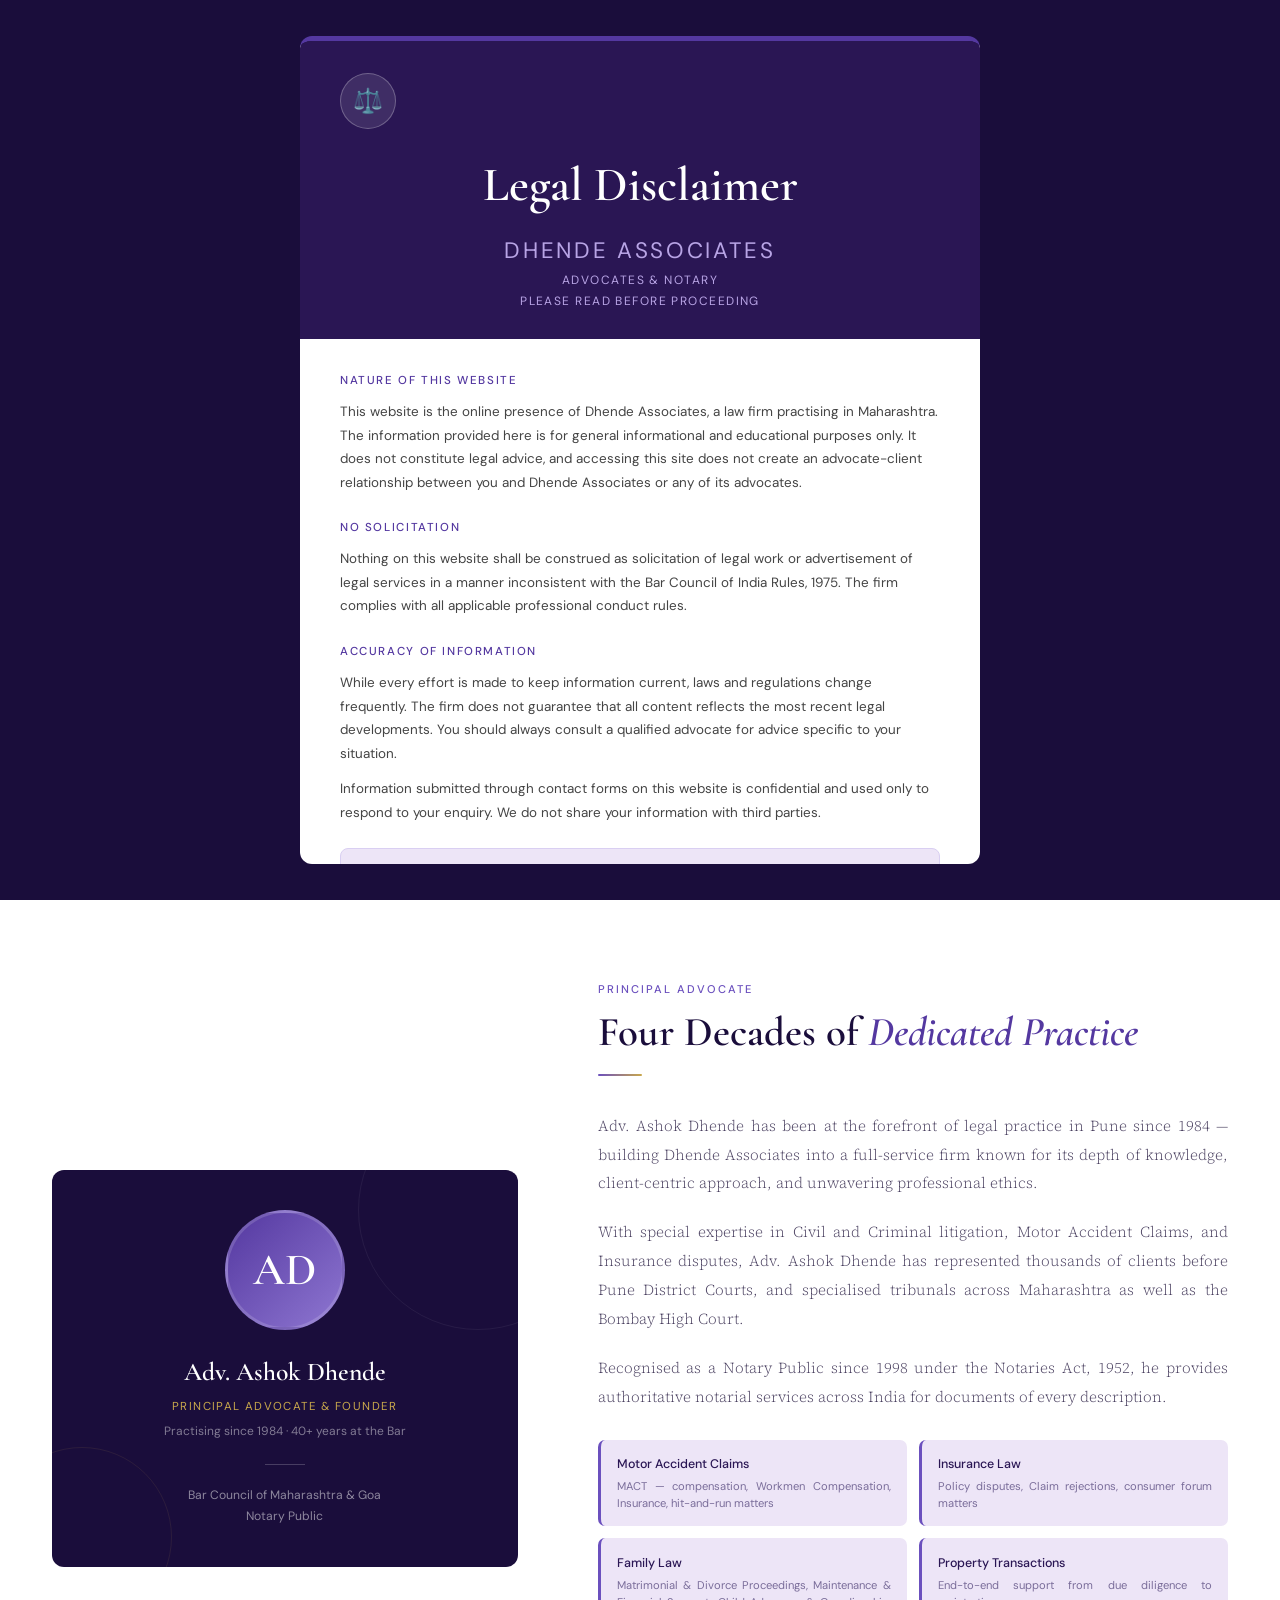
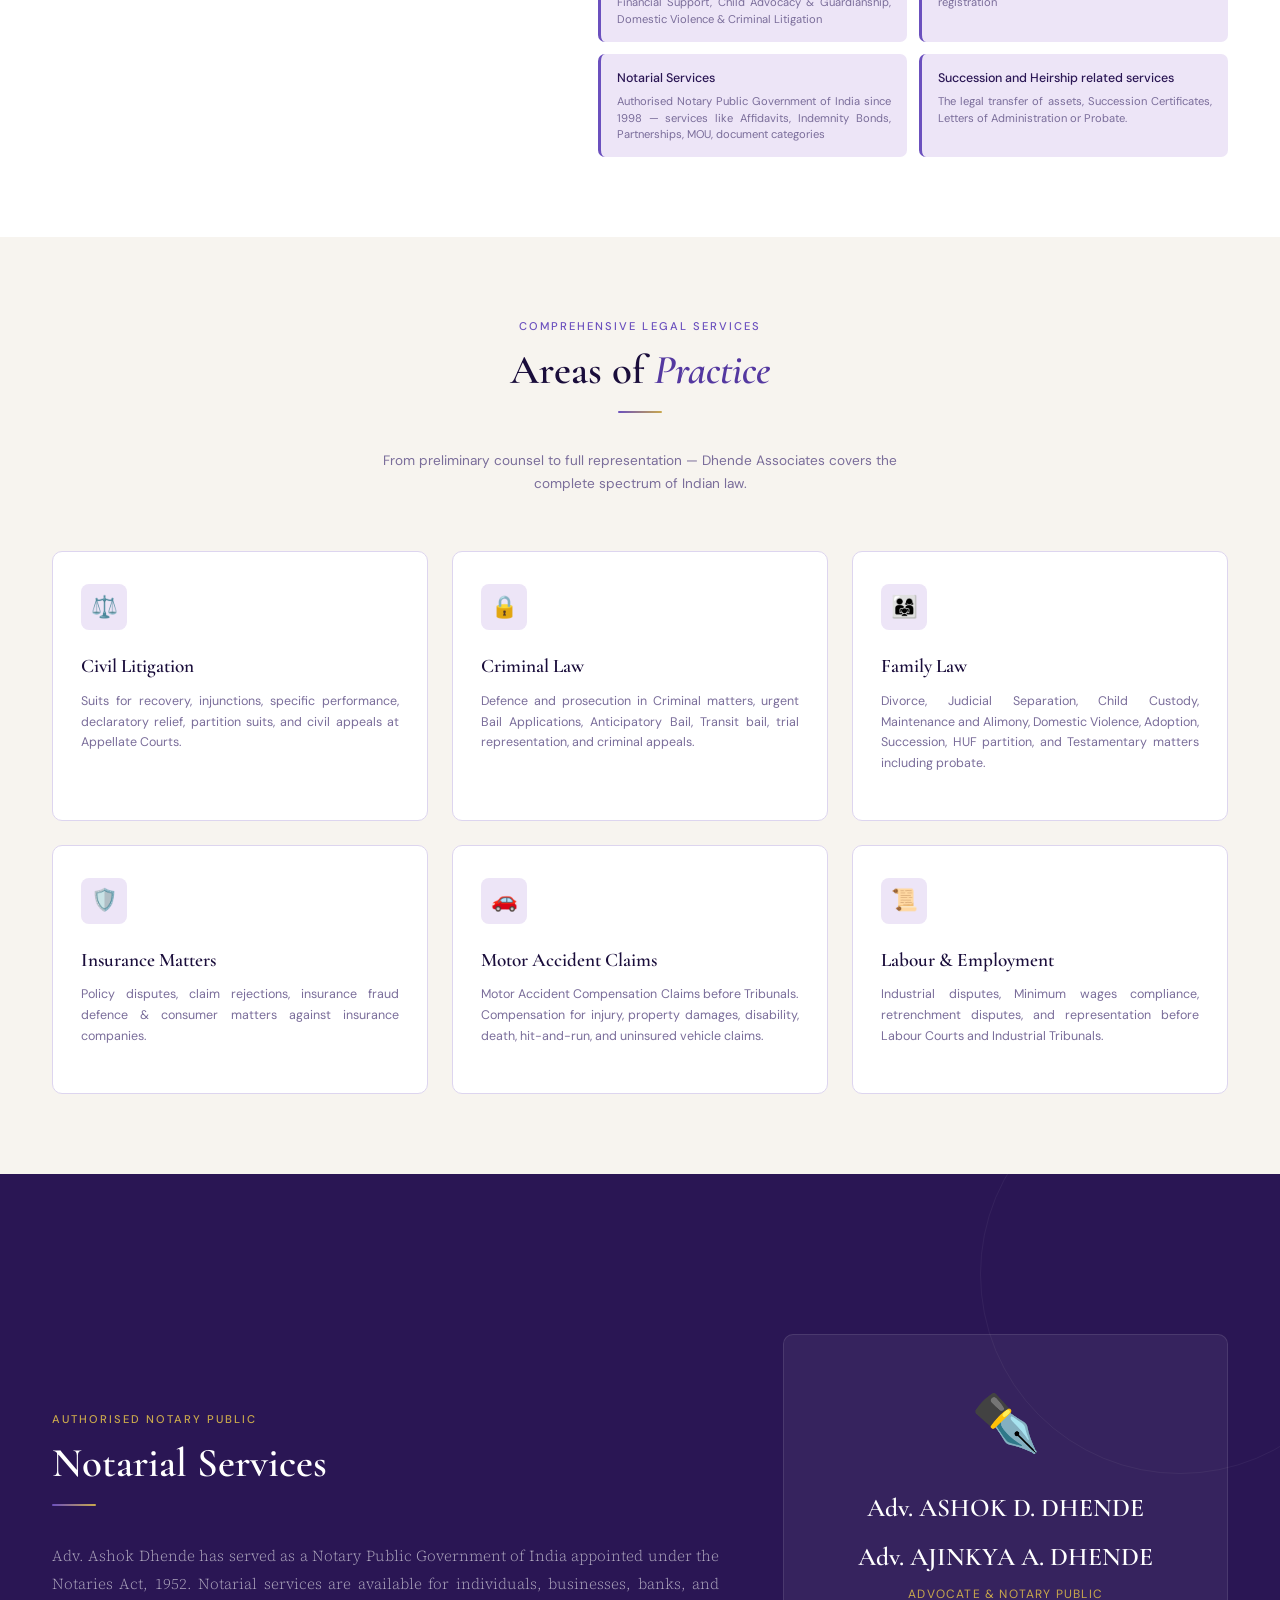
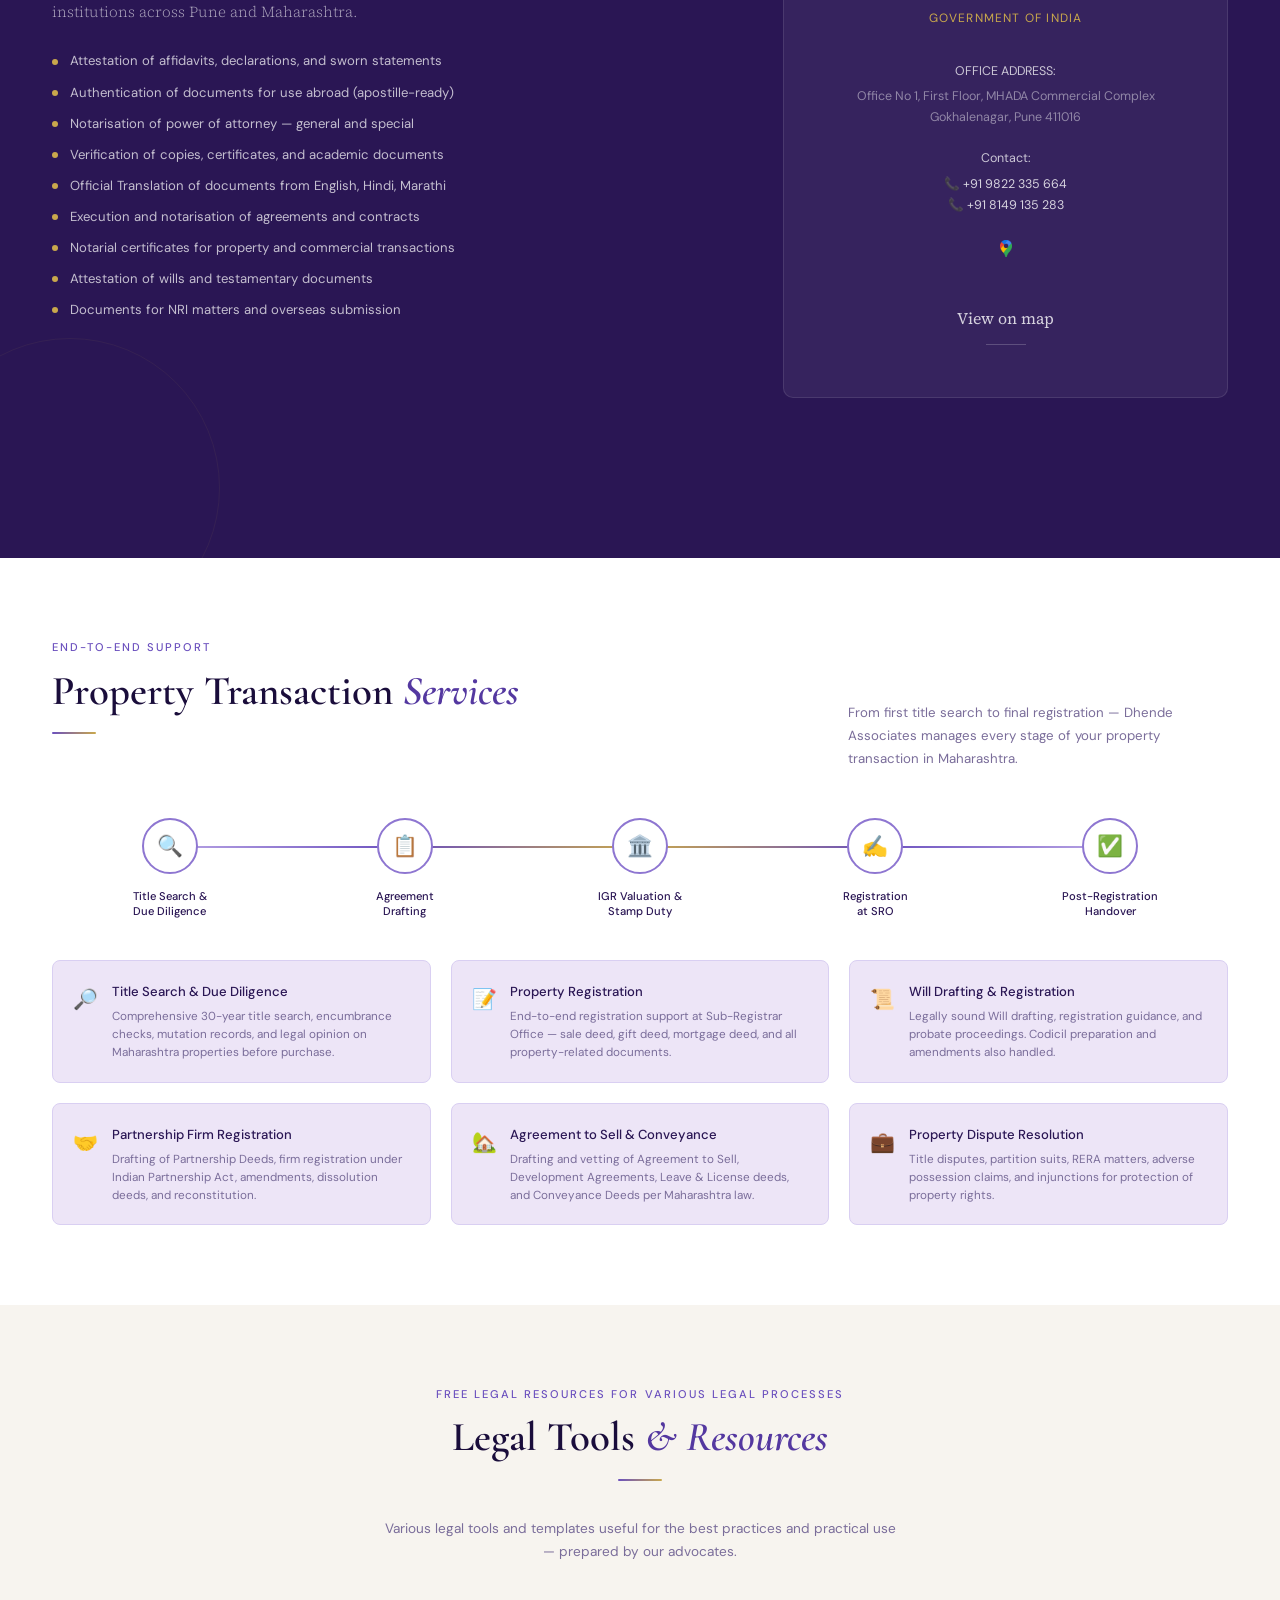
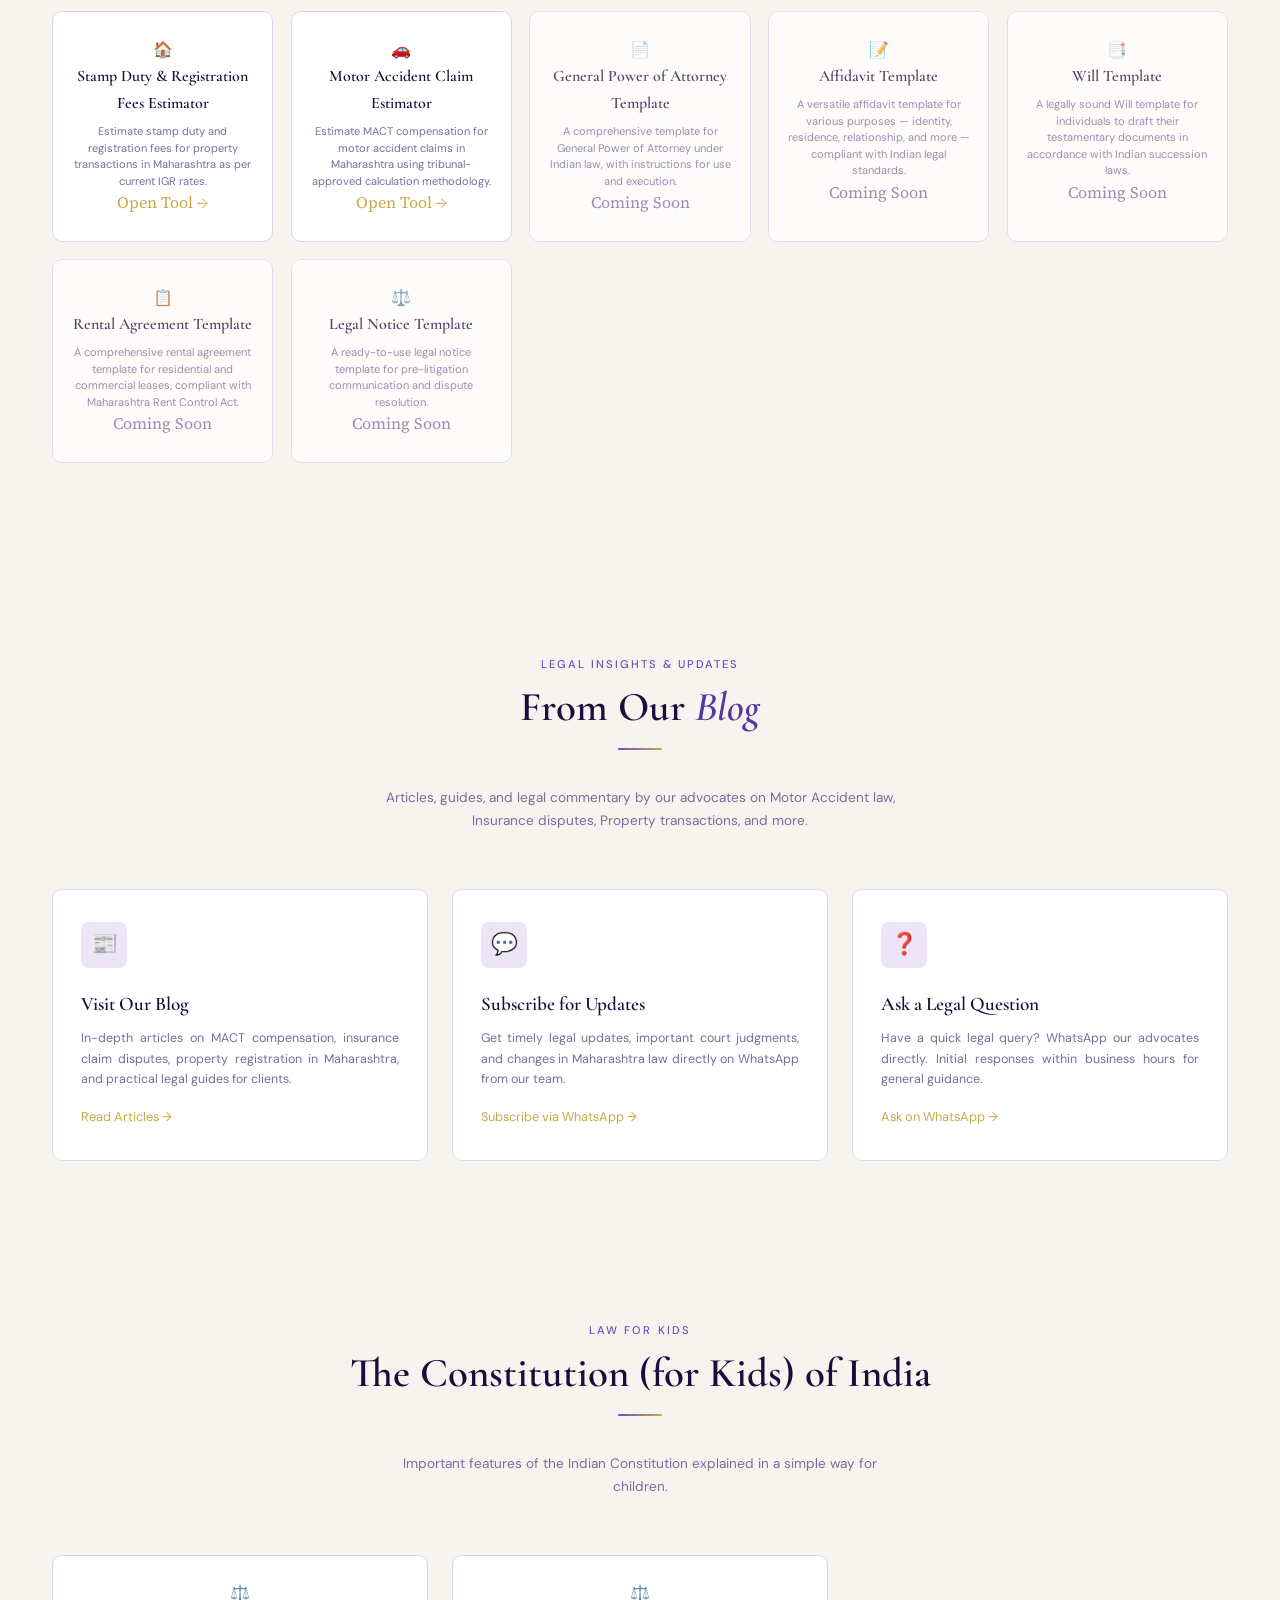
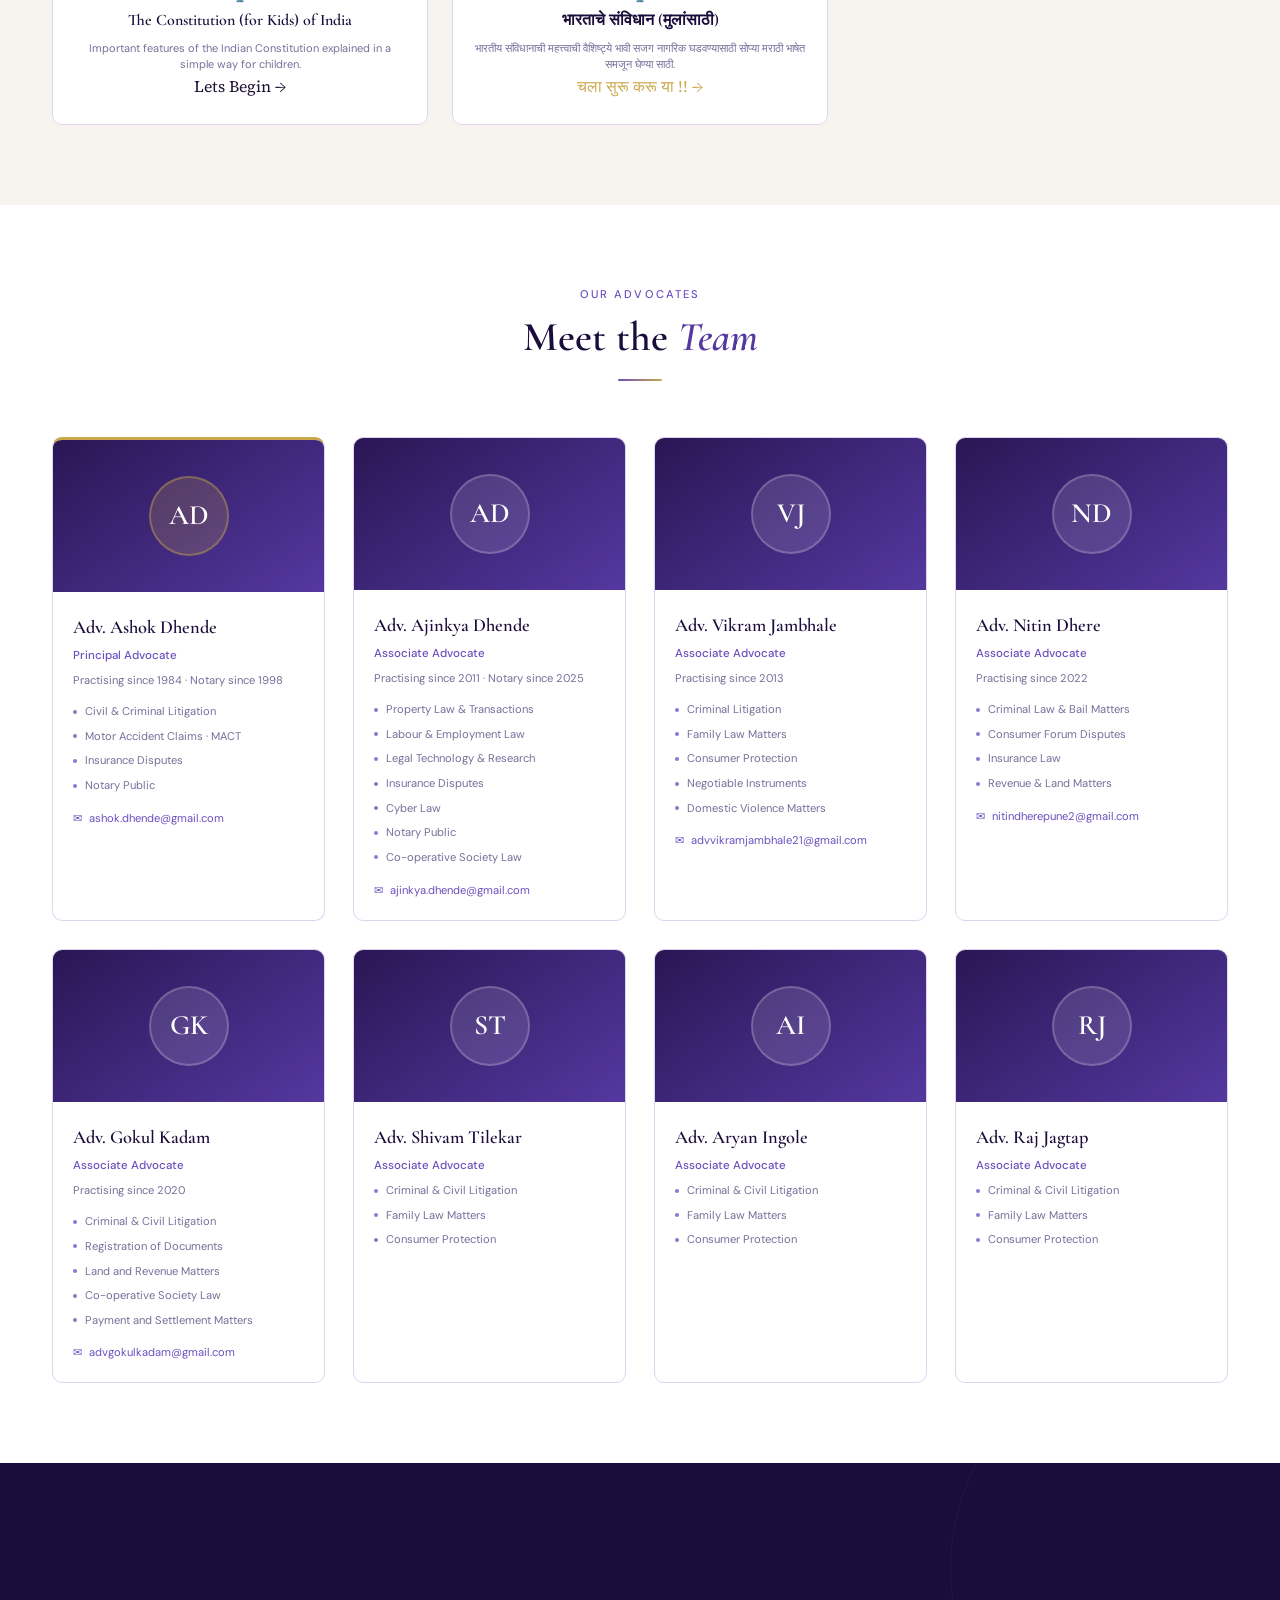
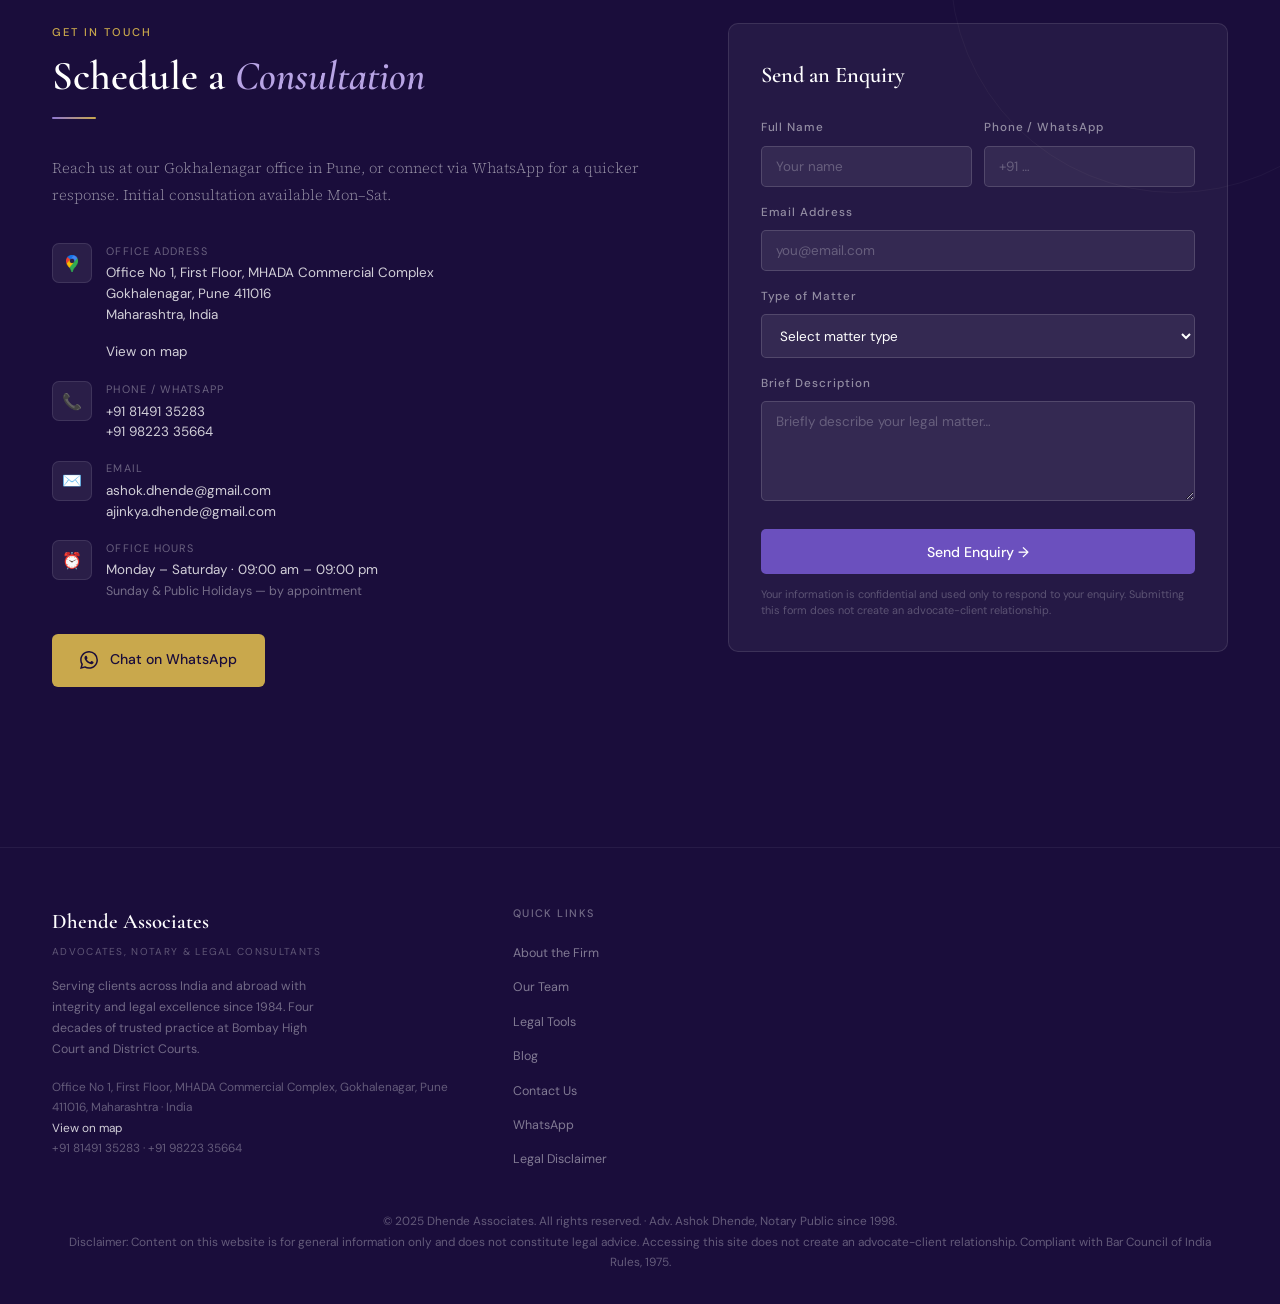
==== index.html @ a56183d1 "Update index.html" ====
<!DOCTYPE html>
<html lang="en">
<head>
<meta charset="UTF-8">
<meta name="viewport" content="width=device-width,initial-scale=1.0">
<meta name="google-site-verification" content="PiksVZaXg7yXCtuIJKmjqDi6nK7VVSGKS_OU0gdy_qU"/>
<title>Dhende Associates — Advocates, Notary &amp; Legal Consultants</title>
<link rel="icon" type="image/png" href="favicon.png">
<link rel="canonical" href="https://share.google/DdQ5nvNZUy1mBHjDc">
<link rel="preconnect" href="https://fonts.googleapis.com">
<link rel="preconnect" href="https://fonts.gstatic.com" crossorigin>

<link href="https://fonts.googleapis.com/css2?family=Cormorant+Garamond:ital,wght@0,400;0,500;0,600;0,700;1,400;1,600&family=Source+Serif+4:opsz,wght@8..60,300;8..60,400;8..60,600&family=DM+Sans:wght@300;400;500&display=swap" rel="stylesheet">
<link rel="stylesheet" href="style.css" />

<!-- SEO Meta Tags -->
<meta name="description" content="Trusted advocate & notary in Pune. 40+ years of legal practice in Motor Accident Claims, Insurance, Civil/Criminal Law, Property Law. Serving Maharashtra & India.">
<meta name="keywords" content="advocates pune, Bombay High Court lawyers, Top lawyer Pune, Best MACT advocate in Pune, How to file motor accident claim in Pune, HIGH COURT ADVOCATES, motor accident claim, insurance lawyer, property law, notary public, criminal lawyer, civil litigation, MACT compensation, Bail, Anticipatory Bail, family lawyer, legal consultant, legal advice, legal services, Pune law firm, Maharashtra advocate, legal representation, legal consultation, legal document drafting, legal dispute resolution, legal aid, legal support, legal guidance, legal expertise, legal counsel, legal assistance, legal advice in Pune, legal services in Maharashtra, legal representation in India, 138 negotiable instruments expert advocate, advocate for cheque bounce cases, advocate for dishonoured cheque cases, advocate for NI Act cases, Legal notice drafting service Pune, RTI filing advocate Pune, Document drafting lawyer Pune, Legal heir certificate advocate Pune, Will drafting lawyer Pune, NRI property legal help Pune, Notary public near me Pune, Property lawyer Pune, Property registration advocate Pune, Sale deed lawyer Pune, Title verification advocate Pune, Property dispute resolution Pune, Stamp duty advisor Pune, Criminal lawyer Pune, Criminal defence advocate Pune, Bail application lawyer Pune, FIR filing advocate Pune, BNSS lawyer Pune">
<meta name="robots" content="index, follow, max-snippet:-1, max-image-preview:large, max-video-preview:-1">
<meta name="author" content="Adv. Ashok Dhende, Adv. Ajinkya Dhende">
<meta name="publisher" content="Dhende Associates">
<meta name="revisit-after" content="7 days">
<link rel="canonical" href="https://www.dhendeassociates.com/">
  
<meta name="msapplication-TileColor" content="#1a1a1a">
<!-- 1. PRIMARY: LegalService + LocalBusiness -->
<script type="application/ld+json">
{
  "@context": "https://schema.org",
  "@graph": [
    {
      "@type": ["LegalService", "LocalBusiness"],
      "@id": "https://www.dhendeassociates.com/#organization",
      "name": "Dhende Associates",
      "alternateName": [
        "Dhende Associates Advocates",
        "Dhende Associates Advocates Notary Legal Consultants",
        "Adv. Ashok Dhende",
        "Dhende Law Firm Pune"
      ],
      "description": "Dhende Associates is a full-service law firm in Pune, Maharashtra, established in 1984 by Adv. Ashok Dhende. The firm specialises in Motor Accident Claims (MACT), Insurance Law, Civil and Criminal Litigation, Property Law, Family Law, Labour Law, and Notary Public Services. Adv. Ashok Dhende has been a Notary Public (Government of India) since 1998 under the Notaries Act, 1952.",
      "url": "https://www.dhendeassociates.com",
      "logo": "https://www.dhendeassociates.com/og-image.png",
      "image": "https://www.dhendeassociates.com/og-image.png",
      "foundingDate": "1984",
      "telephone": ["+918149135283", "+919822335664"],
      "email": ["ashok.dhende@gmail.com", "ajinkya.dhende@gmail.com"],
      "address": {
        "@type": "PostalAddress",
        "streetAddress": "Office No 1, First Floor, MHADA Commercial Complex, Gokhalenagar",
        "addressLocality": "Pune",
        "addressRegion": "Maharashtra",
        "postalCode": "411016",
        "addressCountry": "IN"
      },
      "geo": {
        "@type": "GeoCoordinates",
        "latitude": 18.5360,
        "longitude": 73.8345
      },
      "hasMap": "https://maps.app.goo.gl/FT5mNgG5bBRJW8A99",
      "openingHoursSpecification": [
        {
          "@type": "OpeningHoursSpecification",
          "dayOfWeek": ["Monday","Tuesday","Wednesday","Thursday","Friday","Saturday"],
          "opens": "09:00",
          "closes": "21:00"
        }
      ],
      "areaServed": [
        { "@type": "City", "name": "Pune" },
        { "@type": "State", "name": "Maharashtra" },
        { "@type": "Country", "name": "India" }
      ],
      "knowsAbout": [
        "Motor Accident Claims",
        "MACT Compensation",
        "Insurance Law",
        "Insurance Claim Disputes",
        "Civil Litigation",
        "Criminal Defence",
        "Bail Applications",
        "Anticipatory Bail",
        "Family Law",
        "Divorce Proceedings",
        "Child Custody",
        "Domestic Violence",
        "Property Law",
        "Title Search",
        "Property Registration",
        "Stamp Duty Maharashtra",
        "Will Drafting",
        "Succession Certificate",
        "Letters of Administration",
        "Probate",
        "Labour Law",
        "Industrial Disputes",
        "Notary Public Services",
        "Power of Attorney",
        "Affidavits",
        "Negotiable Instruments Act",
        "Cheque Bounce Cases Section 138",
        "Co-operative Society Law",
        "Cyber Law",
        "Consumer Protection",
        "revenue and land matters",
        "Bombay High Court",
        "Maharashtra District Courts",
        "Pune District Court",
        "Symbiosis International University Law School Pune",
        "Bank Deceased claim lawyer Pune",
        "NRI legal services Pune",
        "Legal document drafting Pune",
        "Symbiosis admission eligibility affidavit",
        "Legal notice drafting Pune",
        "RTI filing advocate Pune",
        "Legal heir certificate advocate Pune",
        "Indemnity Bond",
        "property registration lawyer Pune",
        "property dispute resolution Pune",
        "stamp duty advisory Pune",
        "online leave and license registraion services",
        "affordable legal services Pune",
        "startup legal services Pune",
        "partnership firm registration",
        "reasonable legal fees Pune",
        "legal consultation Pune",
        "legal advice Pune",
        "legal representation Pune",
        "legal services Pune",
        "legal assistance Pune",
        "legal support Pune",
        "legal guidance Pune",
        "legal expertise Pune",
        "legal counsel Pune"
      ],
      "hasOfferCatalog": {
        "@type": "OfferCatalog",
        "name": "Legal Services",
        "itemListElement": [
          {
            "@type": "Offer",
            "itemOffered": {
              "@type": "Service",
              "name": "Motor Accident Claim (MACT)",
              "description": "Representation before Motor Accident Claims Tribunals for compensation in road accidents — injury, death, disability, hit-and-run, and uninsured vehicle claims."
            }
          },
          {
            "@type": "Offer",
            "itemOffered": {
              "@type": "Service",
              "name": "Insurance Dispute Representation",
              "description": "Policy disputes, claim rejections, insurance fraud defence, and consumer forum matters against insurance companies."
            }
          },
          {
            "@type": "Offer",
            "itemOffered": {
              "@type": "Service",
              "name": "Civil Litigation",
              "description": "Recovery suits, injunctions, specific performance, declaratory relief, partition suits, and civil appeals."
            }
          },
          {
            "@type": "Offer",
            "itemOffered": {
              "@type": "Service",
              "name": "Criminal Defence",
              "description": "Bail applications, Anticipatory Bail, transit bail, trial representation, and criminal appeals before Maharashtra courts."
            }
          },
          {
            "@type": "Offer",
            "itemOffered": {
              "@type": "Service",
              "name": "Property Transaction Services",
              "description": "Title search, due diligence, sale deed drafting, gift deed, mortgage deed, stamp duty advisory, and SRO registration in Maharashtra."
            }
          },
          {
            "@type": "Offer",
            "itemOffered": {
              "@type": "Service",
              "name": "Family Law",
              "description": "Divorce, judicial separation, child custody, maintenance, alimony, domestic violence, adoption, HUF partition, probate, and testamentary matters."
            }
          },
          {
            "@type": "Offer",
            "itemOffered": {
              "@type": "Service",
              "name": "Notary Public Services",
              "description": "Attestation of affidavits, power of attorney notarisation, authentication for apostille, verification of copies, NRI documents, and all notarial services under Notaries Act 1952."
            }
          },
          {
            "@type": "Offer",
            "itemOffered": {
              "@type": "Service",
              "name": "Labour & Employment Law",
              "description": "Industrial disputes, retrenchment, minimum wages compliance, and representation before Labour Courts and Industrial Tribunals."
            }
          }
        ]
      },
      "sameAs": [
        "https://www.dhendeassociates.com"
      ],
      "contactPoint": [
        {
          "@type": "ContactPoint",
          "telephone": "+918149135283",
          "contactType": "customer service",
          "availableLanguage": ["English", "Hindi", "Marathi"],
          "contactOption": "TollFree",
          "areaServed": "IN"
        },
        {
          "@type": "ContactPoint",
          "telephone": "+919822335664",
          "contactType": "legal consultation",
          "availableLanguage": ["English", "Hindi", "Marathi"],
          "areaServed": "IN"
        }
      ],
      "numberOfEmployees": {
        "@type": "QuantitativeValue",
        "value": 8
      },
      "slogan": "Trusted Advocates for Every Legal Challenge",
      "currenciesAccepted": "INR",
      "paymentAccepted": "Cash, Bank Transfer, UPI",
      "priceRange": "₹₹",
      "inLanguage": ["en", "mr", "hi"]
    },

    {
      "@type": "WebSite",
      "@id": "https://www.dhendeassociates.com/#website",
      "url": "https://www.dhendeassociates.com",
      "name": "Dhende Associates — Advocates, Notary & Legal Consultants",
      "description": "Official website of Dhende Associates, a law firm established in 1984 in Pune, Maharashtra.",
      "publisher": {
        "@id": "https://www.dhendeassociates.com/#organization"
      },
      "inLanguage": "en",
      "potentialAction": {
        "@type": "SearchAction",
        "target": {
          "@type": "EntryPoint",
          "urlTemplate": "https://www.dhendeassociates.com/?s={search_term_string}"
        },
        "query-input": "required name=search_term_string"
      }
    },

    {
      "@type": "WebPage",
      "@id": "https://www.dhendeassociates.com/#webpage",
      "url": "https://www.dhendeassociates.com",
      "name": "Dhende Associates — Advocates, Notary & Legal Consultants | Pune",
      "isPartOf": { "@id": "https://www.dhendeassociates.com/#website" },
      "about": { "@id": "https://www.dhendeassociates.com/#organization" },
      "description": "Trusted law firm in Pune since 1984. Motor Accident Claims, Insurance Disputes, Property Law, Criminal Defence, Family Law, and Notary Public services across Maharashtra.",
      "breadcrumb": { "@id": "https://www.dhendeassociates.com/#breadcrumb" },
      "inLanguage": "en",
      "potentialAction": {
        "@type": "ReadAction",
        "target": ["https://www.dhendeassociates.com"]
      }
    },

    {
      "@type": "BreadcrumbList",
      "@id": "https://www.dhendeassociates.com/#breadcrumb",
      "itemListElement": [
        {
          "@type": "ListItem",
          "position": 1,
          "name": "Home",
          "item": "https://www.dhendeassociates.com"
        }
      ]
    }
  ]
}
</script>

<!-- 2. PERSONS — Principal and Key Advocates -->
<script type="application/ld+json">
{
  "@context": "https://schema.org",
  "@graph": [
    {
      "@type": "Person",
      "@id": "https://www.dhendeassociates.com/#ashok-dhende",
      "name": "Adv. Ashok Dhende",
      "givenName": "Ashok",
      "familyName": "Dhende",
      "honorificPrefix": "Adv.",
      "jobTitle": "Principal Advocate & Notary Public",
      "description": "Adv. Ashok Dhende is the founder and principal advocate of Dhende Associates, practising law in Pune since 1984. He is a Notary Public (Government of India) since 1998 under the Notaries Act, 1952. He is enrolled with the Bar Council of Maharashtra and Goa and has represented clients before Pune District Courts, specialised tribunals, and the Bombay High Court.",
      "worksFor": {
        "@id": "https://www.dhendeassociates.com/#organization"
      },
      "alumniOf": "Bar Council of Maharashtra and Goa",
      "knowsAbout": [
        "Motor Accident Claims",
        "MACT Tribunal",
        "Insurance Law",
        "Civil Litigation",
        "Criminal Law",
        "Notary Public",
        "Family Law",
        "Property Law"
      ],
      "email": "ashok.dhende@gmail.com",
      "telephone": "+919822335664",
      "address": {
        "@type": "PostalAddress",
        "streetAddress": "Office No 1, First Floor, MHADA Commercial Complex, Gokhalenagar",
        "addressLocality": "Pune",
        "addressRegion": "Maharashtra",
        "postalCode": "411016",
        "addressCountry": "IN"
      },
      "hasCredential": [
        {
          "@type": "EducationalOccupationalCredential",
          "name": "Enrollment — Bar Council of Maharashtra and Goa",
          "recognizedBy": { "@type": "Organization", "name": "Bar Council of Maharashtra and Goa" }
        },
        {
          "@type": "EducationalOccupationalCredential",
          "name": "Notary Public — Government of India",
          "dateCreated": "1998",
          "recognizedBy": { "@type": "GovernmentOrganization", "name": "Government of India" }
        }
      ]
    },
    {
      "@type": "Person",
      "@id": "https://www.dhendeassociates.com/#ajinkya-dhende",
      "name": "Adv. Ajinkya Dhende",
      "givenName": "Ajinkya",
      "familyName": "Dhende",
      "honorificPrefix": "Adv.",
      "jobTitle": "Associate Advocate & Notary Public",
      "description": "Adv. Ajinkya Dhende is an associate advocate at Dhende Associates, practising since 2011. He is a Notary Public since 2025. His practice areas include Property Law, Labour and Employment Law, Insurance Disputes, Cyber Law, Legal Technology, and Co-operative Society Law.",
      "worksFor": { "@id": "https://www.dhendeassociates.com/#organization" },
      "knowsAbout": ["Property Law", "Labour Law", "Cyber Law", "Co-operative Society Law", "Insurance Disputes", "Legal Technology", "Notary Public"],
      "email": "ajinkya.dhende@gmail.com"
    },
    {
      "@type": "Person",
      "@id": "https://www.dhendeassociates.com/#vikram-jambhale",
      "name": "Adv. Vikram Jambhale",
      "givenName": "Vikram",
      "familyName": "Jambhale",
      "honorificPrefix": "Adv.",
      "jobTitle": "Associate Advocate",
      "description": "Associate Advocate at Dhende Associates since 2013, specialising in Criminal Litigation, Family Law, Consumer Protection, Negotiable Instruments, and Domestic Violence matters.",
      "worksFor": { "@id": "https://www.dhendeassociates.com/#organization" },
      "knowsAbout": ["Criminal Litigation", "Family Law", "Consumer Protection", "Negotiable Instruments Act", "Domestic Violence"],
      "email": "advvikramjambhale21@gmail.com"
    },
    {
      "@type": "Person",
      "@id": "https://www.dhendeassociates.com/#nitin-dhere",
      "name": "Adv. Nitin Dhere",
      "givenName": "Nitin",
      "familyName": "Dhere",
      "honorificPrefix": "Adv.",
      "jobTitle": "Associate Advocate",
      "description": "Associate Advocate at Dhende Associates since 2022, specialising in Criminal Law, Bail Matters, Consumer Forum Disputes, Insurance Law, and Revenue and Land Matters.",
      "worksFor": { "@id": "https://www.dhendeassociates.com/#organization" },
      "knowsAbout": ["Criminal Law", "Bail Applications", "Consumer Forum", "Insurance Law", "Revenue Matters"],
      "email": "nitindherepune2@gmail.com"
    },
    {
      "@type": "Person",
      "@id": "https://www.dhendeassociates.com/#gokul-kadam",
      "name": "Adv. Gokul Kadam",
      "givenName": "Gokul",
      "familyName": "Kadam",
      "honorificPrefix": "Adv.",
      "jobTitle": "Associate Advocate",
      "description": "Associate Advocate at Dhende Associates since 2020, specialising in Criminal and Civil Litigation, Registration of Documents, Land and Revenue Matters, Co-operative Society Law, and Payment and Settlement matters.",
      "worksFor": { "@id": "https://www.dhendeassociates.com/#organization" },
      "knowsAbout": ["Criminal Litigation", "Civil Litigation", "Document Registration", "Land Revenue", "Co-operative Society Law"],
      "email": "advgokulkadam@gmail.com"
    }
  ]
}
</script>

<!-- 3. FAQ PAGE — Common legal questions (boosts featured snippets and AI answers) -->
<script type="application/ld+json">
{
  "@context": "https://schema.org",
  "@type": "FAQPage",
  "mainEntity": [
    {
      "@type": "Question",
      "name": "How do I file a Motor Accident Claim (MACT) in Pune?",
      "acceptedAnswer": {
        "@type": "Answer",
        "text": "A Motor Accident Claim in Pune is filed before the Motor Accident Claims Tribunal (MACT) under the Motor Vehicles Act, 1988. The claim petition must include details of the accident, injuries or death, the vehicles involved, insurance policy details, and supporting documents like the FIR, medical records, disability certificate, and income proof. At Dhende Associates, we handle MACT claims for injury, death, disability, hit-and-run cases, and uninsured vehicle claims across Pune and Maharashtra. Contact us at +91 81491 35283 for a consultation."
      }
    },
    {
      "@type": "Question",
      "name": "What is the MACT compensation formula used in Maharashtra?",
      "acceptedAnswer": {
        "@type": "Answer",
        "text": "The MACT compensation in Maharashtra is calculated using the multiplier method established by the Supreme Court in Sarla Verma v. DTC (2009) and updated in National Insurance Co. v. Pranay Sethi (2017). For death claims: Compensation = (Annual Income – 1/3 for personal expenses) × Multiplier based on age. For injury/disability: compensation covers medical expenses, loss of future earnings (based on % disability), pain and suffering, and attendant charges. The 2017 judgment also fixed conventional heads: Rs. 40,000 (loss of estate), Rs. 15,000 (funeral expenses), Rs. 40,000 (loss of consortium). Use our free MACT calculator at dhendeassociates.com to estimate your claim."
      }
    },
    {
      "@type": "Question",
      "name": "What are the stamp duty rates for property registration in Pune in 2025?",
      "acceptedAnswer": {
        "@type": "Answer",
        "text": "As per IGR Maharashtra ASR 2025-26, stamp duty in Pune (Municipal Corporation area) is: Male buyer: 7% (5% stamp duty + 1% LBT/Metro cess + 1% transport surcharge). Female buyer: 6% (1% concession for women buyers). Registration fees are 1% of the property value, subject to a cap of Rs. 30,000. Additional charges include local body tax and metro cess depending on the location. Use our free Stamp Duty and Registration Fee Estimator at dhendeassociates.com for an accurate estimate."
      }
    },
    {
      "@type": "Question",
      "name": "What documents are required for property registration in Maharashtra?",
      "acceptedAnswer": {
        "@type": "Answer",
        "text": "For property registration at the Sub-Registrar Office (SRO) in Maharashtra, you need: (1) Original sale deed/agreement for sale with proper stamp duty paid; (2) Identity proof of buyer and seller (Aadhaar, PAN); (3) Property card or 7/12 extract; (4) Encumbrance certificate; (5) NOC from society or builder (if applicable); (6) Municipal property tax receipts; (7) Two passport photographs of buyer and seller; (8) Witness identity proofs. Dhende Associates handles end-to-end property registration in Pune."
      }
    },
    {
      "@type": "Question",
      "name": "How do I get an Anticipatory Bail in Pune?",
      "acceptedAnswer": {
        "@type": "Answer",
        "text": "An Anticipatory Bail application under Section 482 BNSS (formerly Section 438 CrPC) is filed before the Sessions Court or the Bombay High Court when a person apprehends arrest. The court considers the nature of the offence, criminal antecedents, possibility of fleeing, and risk of tampering with evidence. The advocate files the bail application along with supporting documents, and the court may grant an interim pre-arrest bail pending hearing. At Dhende Associates, we handle urgent bail and anticipatory bail applications in Pune."
      }
    },
    {
      "@type": "Question",
      "name": "What is a Notary Public and what services does a Notary provide?",
      "acceptedAnswer": {
        "@type": "Answer",
        "text": "A Notary Public is an officer appointed by the Government under the Notaries Act, 1952 to authenticate and certify documents. Notarial services include: attestation of affidavits and sworn statements, notarisation of Power of Attorney, authentication of documents for use abroad (apostille-ready), verification of true copies of certificates and academic documents, execution and notarisation of agreements, partnership deeds, and MOUs, and attestation of wills. Adv. Ashok Dhende has been a Government of India-appointed Notary Public since 1998. Office: MHADA Commercial Complex, Gokhalenagar, Pune 411016."
      }
    },
    {
      "@type": "Question",
      "name": "How can I contest an insurance claim rejection in India?",
      "acceptedAnswer": {
        "@type": "Answer",
        "text": "If your insurance claim is rejected, you can: (1) File a grievance with the insurer's internal grievance redressal cell; (2) Approach the Insurance Ombudsman (free of charge, for claims up to Rs. 30 lakhs under the Ombudsman scheme); (3) File a complaint before the Consumer Disputes Redressal Commission (District/State/National depending on claim amount); (4) File a civil suit before a competent civil court. The grounds for contesting include wrongful repudiation, non-disclosure without material impact, delay, and breach of contract. Dhende Associates handles insurance dispute cases across Pune and Maharashtra."
      }
    },
    {
      "@type": "Question",
      "name": "What is a Succession Certificate and when is it required?",
      "acceptedAnswer": {
        "@type": "Answer",
        "text": "A Succession Certificate is a legal document granted by a civil court under the Indian Succession Act, 1925, certifying the legal heirs of a deceased person and authorising them to collect debts, securities, and other assets. It is required when a person dies intestate (without a will) and the heirs need to claim bank deposits, insurance proceeds, provident fund, shares, or debentures. An application is filed before the District Court in the jurisdiction where the deceased resided. Dhende Associates assists with Succession Certificate applications, Letters of Administration, and Probate proceedings."
      }
    },
    {
      "@type": "Question",
      "name": "Which courts does Dhende Associates appear before?",
      "acceptedAnswer": {
        "@type": "Answer",
        "text": "Dhende Associates appears before: Bombay High Court, Pune District Court and Sessions Court, Motor Accident Claims Tribunals (MACT) in Pune and Maharashtra, Consumer Disputes Redressal Commissions, Family Courts, Labour Courts and Industrial Tribunals, Sub-Registrar Offices across Pune, and Revenue and Co-operative Courts in Maharashtra."
      }
    },
    {
      "@type": "Question",
      "name": "How do I contact Dhende Associates in Pune?",
      "acceptedAnswer": {
        "@type": "Answer",
        "text": "Dhende Associates is located at Office No 1, First Floor, MHADA Commercial Complex, Gokhalenagar, Pune 411016, Maharashtra, India. Phone: +91 81491 35283 and +91 98223 35664. Email: ashok.dhende@gmail.com or ajinkya.dhende@gmail.com. Office hours: Monday to Saturday, 9:00 AM to 9:00 PM. Sundays and public holidays by prior appointment. You can also reach us on WhatsApp at +91 81491 35283."
      }
    }
  ]
}
</script>

<!-- 4. LOCAL BUSINESS REVIEW AGGREGATE (placeholder — update when reviews are collected) -->
<script type="application/ld+json">
{
  "@context": "https://schema.org",
  "@type": "LegalService",
  "@id": "https://www.dhendeassociates.com/#reviews",
  "name": "Dhende Associates",
  "aggregateRating": {
    "@type": "AggregateRating",
    "ratingValue": "4.9",
    "bestRating": "5",
    "worstRating": "1",
    "ratingCount": "47",
    "reviewCount": "47"
  }
}
</script>


<!-- Open Graph Tags -->
<meta property="og:type" content="business.business">
<meta property="og:title" content="Dhende Associates — Trusted Legal Advocates in Pune">
<meta property="og:description" content="40+ years of dedicated legal practice. Motor Accident Claims, Insurance, Property Law, Notary Services.">
<meta property="og:url" content="https://www.dhendeassociates.com/">
<meta property="og:image" content="https://www.dhendeassociates.com/og-image.png">
<meta property="og:site_name" content="Dhende Associates">

<!-- Twitter Card Tags -->
<meta name="twitter:card" content="summary_large_image">
<meta name="twitter:title" content="Dhende Associates — Trusted Legal Advocates">
<meta name="twitter:description" content="Motor Accident Claims | Insurance | Property Law | Notary Public">
<meta name="twitter:image" content="https://www.dhendeassociates.com/twitter-image.png">

<link rel="icon" href="https://www.dhendeassociates.com/favicon.ico">
</head>
<body>

<!-- ══════════════════════════════════
     LEGAL DISCLAIMER OVERLAY
══════════════════════════════════ -->
<div id="disclaimer-overlay">
  <div class="disc-box">
    <div class="disc-header">
      <div class="disc-seal aligntextcenter">⚖️</div>
      <div class="disc-title aligntextcenter">Legal Disclaimer</div>
      <div class="disc-sub1 aligntextcenter">Dhende Associates</div>
      <div class="disc-sub aligntextcenter">Advocates &amp; Notary</div>
      <div class="disc-sub aligntextcenter">Please read before proceeding</div>
    </div>
    <div class="disc-body">
      <div class="disc-section-title">Nature of this website</div>
      <p class="disc-text">This website is the online presence of Dhende Associates, a law firm practising in Maharashtra. The information provided here is for general informational and educational purposes only. It does not constitute legal advice, and accessing this site does not create an advocate-client relationship between you and Dhende Associates or any of its advocates.</p>
      <div class="disc-section-title">No solicitation</div>
      <p class="disc-text">Nothing on this website shall be construed as solicitation of legal work or advertisement of legal services in a manner inconsistent with the Bar Council of India Rules, 1975. The firm complies with all applicable professional conduct rules.</p>
      <div class="disc-section-title">Accuracy of information</div>
      <p class="disc-text">While every effort is made to keep information current, laws and regulations change frequently. The firm does not guarantee that all content reflects the most recent legal developments. You should always consult a qualified advocate for advice specific to your situation.</p>
      <p class="disc-text">Information submitted through contact forms on this website is confidential and used only to respond to your enquiry. We do not share your information with third parties.</p>
      <label class="disc-checkbox-row" for="disc-check">
        <input type="checkbox" id="disc-check" onchange="toggleAccept(this)">
        <span class="disc-checkbox-label">I have read and understood this disclaimer. I agree that my use of this website does not constitute solicitation of legal services and that no advocate-client relationship is created by accessing this site.</span>
      </label>
    </div>
    <div class="disc-actions">
      <button class="disc-accept" id="disc-accept-btn" onclick="acceptDisclaimer()">I Understand &amp; Proceed to Website</button>
      <button class="disc-decline" onclick="window.history.back()">Decline &amp; Exit</button>
    </div>
  </div>
</div>

<!-- ══════════════════════════════════
     WHATSAPP FLOAT
══════════════════════════════════ -->
<a href="https://wa.me/918149135283?text=Hello%20Dhende%20Associates%2C%20I%20would%20like%20to%20enquire%20about%20legal%20services." class="wa-float" target="_blank" rel="noopener" title="WhatsApp Us">
  <svg width="26" height="26" viewBox="0 0 24 24" fill="white"><path d="M17.472 14.382c-.297-.149-1.758-.867-2.03-.967-.273-.099-.471-.148-.67.15-.197.297-.767.966-.94 1.164-.173.199-.347.223-.644.075-.297-.15-1.255-.463-2.39-1.475-.883-.788-1.48-1.761-1.653-2.059-.173-.297-.018-.458.13-.606.134-.133.298-.347.446-.52.149-.174.198-.298.298-.497.099-.198.05-.371-.025-.52-.075-.149-.669-1.612-.916-2.207-.242-.579-.487-.5-.669-.51-.173-.008-.371-.01-.57-.01-.198 0-.52.074-.792.372-.272.297-1.04 1.016-1.04 2.479 0 1.462 1.065 2.875 1.213 3.074.149.198 2.096 3.2 5.077 4.487.709.306 1.262.489 1.694.625.712.227 1.36.195 1.871.118.571-.085 1.758-.719 2.006-1.413.248-.694.248-1.289.173-1.413-.074-.124-.272-.198-.57-.347m-5.421 7.403h-.004a9.87 9.87 0 01-5.031-1.378l-.361-.214-3.741.982.998-3.648-.235-.374a9.86 9.86 0 01-1.51-5.26c.001-5.45 4.436-9.884 9.888-9.884 2.64 0 5.122 1.03 6.988 2.898a9.825 9.825 0 012.893 6.994c-.003 5.45-4.437 9.884-9.885 9.884m8.413-18.297A11.815 11.815 0 0012.05 0C5.495 0 .16 5.335.157 11.892c0 2.096.547 4.142 1.588 5.945L.057 24l6.305-1.654a11.882 11.882 0 005.683 1.448h.005c6.554 0 11.89-5.335 11.893-11.893a11.821 11.821 0 00-3.48-8.413Z"/></svg>
  <span class="wa-tooltip">Chat on WhatsApp</span>
</a>

<!-- ══════════════════════════════════
     NAVBAR
══════════════════════════════════ -->
<nav id="navbar">
  <div class="nav-inner">
    <div class="nav-brand">
      <span class="nav-firm">Dhende Associates</span>
      <span class="nav-tagline">Advocates &amp; Notary Public</span>
    </div>
    <div class="nav-links">
      <a href="#principal">About</a>
      <a href="#practice">Practice Areas</a>
      <a href="#notary">Notary</a>
      <a href="#property">Property</a>
      <a href="#tools">Legal Tools</a>
      <a href="#team">Team</a>
      <a href="#blog">Blog</a>
      <a href="#kids">Law for Kids Section </a>
      <a href="#contact">Contact</a>
    </div>
    <a class="nav-wa" href="https://wa.me/918149135283" target="_blank" rel="noopener">
      <svg width="14" height="14" viewBox="0 0 24 24" fill="currentColor"><path d="M17.472 14.382c-.297-.149-1.758-.867-2.03-.967-.273-.099-.471-.148-.67.15-.197.297-.767.966-.94 1.164-.173.199-.347.223-.644.075-.297-.15-1.255-.463-2.39-1.475-.883-.788-1.48-1.761-1.653-2.059-.173-.297-.018-.458.13-.606.134-.133.298-.347.446-.52.149-.174.198-.298.298-.497.099-.198.05-.371-.025-.52-.075-.149-.669-1.612-.916-2.207-.242-.579-.487-.5-.669-.51-.173-.008-.371-.01-.57-.01-.198 0-.52.074-.792.372-.272.297-1.04 1.016-1.04 2.479 0 1.462 1.065 2.875 1.213 3.074.149.198 2.096 3.2 5.077 4.487.709.306 1.262.489 1.694.625.712.227 1.36.195 1.871.118.571-.085 1.758-.719 2.006-1.413.248-.694.248-1.289.173-1.413-.074-.124-.272-.198-.57-.347m-5.421 7.403h-.004a9.87 9.87 0 01-5.031-1.378l-.361-.214-3.741.982.998-3.648-.235-.374a9.86 9.86 0 01-1.51-5.26c.001-5.45 4.436-9.884 9.888-9.884 2.64 0 5.122 1.03 6.988 2.898a9.825 9.825 0 012.893 6.994c-.003 5.45-4.437 9.884-9.885 9.884m8.413-18.297A11.815 11.815 0 0012.05 0C5.495 0 .16 5.335.157 11.892c0 2.096.547 4.142 1.588 5.945L.057 24l6.305-1.654a11.882 11.882 0 005.683 1.448h.005c6.554 0 11.89-5.335 11.893-11.893a11.821 11.821 0 00-3.48-8.413Z"/></svg>
      WhatsApp
    </a>
    <button class="hamburger" type="button" title="Toggle mobile menu" onclick="toggleMob()">
      <span></span><span></span><span></span>
    </button>
  </div>
</nav>
<div class="mob-menu" id="mobMenu">
  <a href="#principal" onclick="toggleMob()">About the Firm</a>
  <a href="#practice" onclick="toggleMob()">Practice Areas</a>
  <a href="#notary" onclick="toggleMob()">Notary Public</a>
  <a href="#property" onclick="toggleMob()">Property Services</a>
  <a href="#tools" onclick="toggleMob()">Legal Tools</a>
  <a href="#team" onclick="toggleMob()">Our Team</a>
  <a href="#blog" onclick="toggleMob()">Blog</a>
  <a href="#kids" onclick="toggleMob()">Law for Kids</a>
  <a href="#contact" onclick="toggleMob()">Contact</a>
  <a class="mob-wa" href="https://wa.me/918149135283" target="_blank" rel="noopener">💬 WhatsApp Us</a>
</div>

<!-- ══════════════════════════════════
     HERO
══════════════════════════════════ -->
<section class="hero" id="home">
  <div class="hero-geo"></div>
  <div class="hero-geo2"></div>
  <div class="hero-left-bar"></div>
  <div class="hero-inner">
    <div>
      <div class="hero-badge">Established since 1984</div>
      <h1 class="hero-h1">Trusted Advocates<br>for <em>Every Legal</em><br>Challenge</h1>
      <div class="hero-since">⚖️&nbsp;&nbsp;Principal Adv. Ashok Dhende · Practising since 1984</div>
      <p class="hero-desc" style="text-align:justify;">Four decades of dedicated legal practice in Civil &amp; Criminal litigation, Motor Accident Claims, Insurance Matters, Property Transactions, and Notary Services — serving India with integrity and expertise.</p>
      <div class="hero-btns">
        <button class="btn-gold" onclick="document.getElementById('contact').scrollIntoView({behavior:'smooth'})">Get Legal Advice</button>
        <button class="btn-primary" onclick="document.getElementById('practice').scrollIntoView({behavior:'smooth'})">Practice Areas</button>
        <button class="btn-ghost" onclick="document.getElementById('tools').scrollIntoView({behavior:'smooth'})">Free Legal Tools</button>
      </div>
    </div>
    <div>
      <div class="hero-card">
        <div class="hero-stats">
          <div class="hero-stat"><span class="stat-n">40+</span><span class="stat-l">Years Practice</span></div>
          <div class="hero-stat"><span class="stat-n">1984</span><span class="stat-l">Established</span></div>
          <div class="hero-stat"><span class="stat-n">1998</span><span class="stat-l">Notary Since</span></div>
          <div class="hero-stat"><span class="stat-n">8</span><span class="stat-l">Practice Areas</span></div>
        </div>
        <div class="hero-pills">
          <span class="pill pill-g">Civil Law</span>
          <span class="pill pill-g">Criminal Law</span>
          <span class="pill pill-g">Family Law</span>
          <span class="pill pill-g">Motor Accident Claims</span>
          <span class="pill pill-g">Insurance Matters</span>
          <span class="pill pill-g">Property Law</span>
          <span class="pill pill-g">Notary Public Services</span>
          <span class="pill pill-g">Startup Legal Consultations</span>
          <span class="pill pill-g">Due Diligence</span>
        </div>
      </div>
    </div>
  </div>
  <div class="hero-scroll">
    <div class="hero-scroll-line"></div>
    <span>Scroll</span>
  </div>
</section>

<!-- ══════════════════════════════════
     PRINCIPAL
══════════════════════════════════ -->
<section class="principal" id="principal">
  <div class="container">
    <div class="principal-inner">
      <div class="reveal">
        <div class="principal-card">
          <div class="principal-avatar">AD</div>
          <div class="principal-name">Adv. Ashok Dhende</div>
          <div class="principal-role">Principal Advocate &amp; Founder</div>
          <div class="principal-since">Practising since 1984 · 40+ years at the Bar</div>
          <div class="principal-divider"></div>
          <div class="principal-creds">Bar Council of Maharashtra &amp; Goa</div>
          <div class="principal-creds">Notary Public</div>
        </div>
      </div>
      <div class="principal-content reveal reveal-d2">
        <span class="eyebrow">Principal Advocate</span>
        <h2 class="section-title">Four Decades of <em>Dedicated Practice</em></h2>
        <div class="rule"></div>
        <p class="principal-text" style="text-align:justify;">Adv. Ashok Dhende has been at the forefront of legal practice in Pune since 1984 — building Dhende Associates into a full-service firm known for its depth of knowledge, client-centric approach, and unwavering professional ethics.</p>
        <p class="principal-text" style="text-align:justify;">With special expertise in Civil and Criminal litigation, Motor Accident Claims, and Insurance disputes, Adv. Ashok Dhende has represented thousands of clients before Pune District Courts, and specialised tribunals across Maharashtra as well as the Bombay High Court.</p>
        <p class="principal-text" style="text-align:justify;">Recognised as a Notary Public since 1998 under the Notaries Act, 1952, he provides authoritative notarial services across India for documents of every description.</p>
        <div class="principal-highlights">
          <div class="highlight-item">
            <div class="hi-title">Motor Accident Claims</div>
            <div class="hi-desc" style="text-align:justify;">MACT — compensation, Workmen Compensation, Insurance, hit-and-run matters</div>
          </div>
          <div class="highlight-item">
            <div class="hi-title">Insurance Law</div>
            <div class="hi-desc" style="text-align:justify;">Policy disputes, Claim rejections, consumer forum matters</div>
          </div>
          <div class="highlight-item">
            <div class="hi-title">Family Law</div>
            <div class="hi-desc" style="text-align:justify;">Matrimonial &amp; Divorce Proceedings, Maintenance &amp; Financial Support, Child Advocacy &amp; Guardianship, Domestic Violence &amp; Criminal Litigation</div>
          </div>
          <div class="highlight-item">
            <div class="hi-title">Property Transactions</div>
            <div class="hi-desc" style="text-align:justify;">End-to-end support from due diligence to registration</div>
          </div>
          <div class="highlight-item">
            <div class="hi-title">Notarial Services</div>
            <div class="hi-desc" style="text-align:justify;">Authorised Notary Public Government of India since 1998 — services like Affidavits, Indemnity Bonds, Partnerships, MOU, document categories</div>
          </div>
          <div class="highlight-item">
            <div class="hi-title">Succession and Heirship related services</div>
            <div class="hi-desc" style="text-align:justify;">The legal transfer of assets, Succession Certificates, Letters of Administration or Probate.</div>
          </div>
        </div>
      </div>
    </div>
  </div>
</section>

<!-- ══════════════════════════════════
     PRACTICE AREAS
══════════════════════════════════ -->
<section class="practice" id="practice">
  <div class="container">
    <div class="practice-head">
      <span class="eyebrow reveal">Comprehensive Legal Services</span>
      <h2 class="section-title reveal">Areas of <em>Practice</em></h2>
      <div class="rule center reveal"></div>
      <p class="reveal" style="font-family:var(--ff-u);font-size:.85rem;color:var(--muted);max-width:520px;margin:0 auto">From preliminary counsel to full representation — Dhende Associates covers the complete spectrum of Indian law.</p>
    </div>
    <div class="practice-grid">
      <div class="pa-card reveal reveal-d4">
        <div class="pa-icon-wrap">⚖️</div>
        <div class="pa-name">Civil Litigation</div>
        <p class="pa-desc" style="text-align:justify;">Suits for recovery, injunctions, specific performance, declaratory relief, partition suits, and civil appeals at Appellate Courts.</p>
      </div>
      <div class="pa-card reveal reveal-d2">
        <div class="pa-icon-wrap">🔒</div>
        <div class="pa-name">Criminal Law</div>
        <p class="pa-desc" style="text-align:justify;">Defence and prosecution in Criminal matters, urgent Bail Applications, Anticipatory Bail, Transit bail, trial representation, and criminal appeals.</p>
      </div>
      <div class="pa-card reveal reveal-d3">
        <div class="pa-icon-wrap">👨‍👩‍👧</div>
        <div class="pa-name">Family Law</div>
        <p class="pa-desc" style="text-align:justify;">Divorce, Judicial Separation, Child Custody, Maintenance and Alimony, Domestic Violence, Adoption, Succession, HUF partition, and Testamentary matters including probate.</p>
      </div>
      <div class="pa-card reveal reveal-d2">
        <div class="pa-icon-wrap">🛡️</div>
        <div class="pa-name">Insurance Matters</div>
        <p class="pa-desc" style="text-align:justify;">Policy disputes, claim rejections, insurance fraud defence &amp; consumer matters against insurance companies.</p>
      </div>
      <div class="pa-card reveal reveal-d2">
        <div class="pa-icon-wrap">🚗</div>
        <div class="pa-name">Motor Accident Claims</div>
        <p class="pa-desc" style="text-align:justify;">Motor Accident Compensation Claims before Tribunals. Compensation for injury, property damages, disability, death, hit-and-run, and uninsured vehicle claims.</p>
      </div>
      <div class="pa-card reveal reveal-d4">
        <div class="pa-icon-wrap">📜</div>
        <div class="pa-name">Labour &amp; Employment</div>
        <p class="pa-desc" style="text-align:justify;">Industrial disputes, Minimum wages compliance, retrenchment disputes, and representation before Labour Courts and Industrial Tribunals.</p>
      </div>
    </div>
  </div>
</section>

<!-- ══════════════════════════════════
     NOTARY PUBLIC
══════════════════════════════════ -->
<section class="notary" id="notary">
  <div class="container" style="padding:5rem 2rem">
    <div class="notary-inner">
      <div class="reveal">
        <span class="eyebrow">Authorised Notary Public</span>
        <h2 class="section-title">Notarial Services</h2>
        <div class="rule"></div>
        <p class="notary-text" style="text-align:justify;">Adv. Ashok Dhende has served as a Notary Public Government of India appointed under the Notaries Act, 1952. Notarial services are available for individuals, businesses, banks, and institutions across Pune and Maharashtra.</p>
        <ul class="notary-services">
          <li>Attestation of affidavits, declarations, and sworn statements</li>
          <li>Authentication of documents for use abroad (apostille-ready)</li>
          <li>Notarisation of power of attorney — general and special</li>
          <li>Verification of copies, certificates, and academic documents</li>
          <li>Official Translation of documents from English, Hindi, Marathi</li>
          <li>Execution and notarisation of agreements and contracts</li>
          <li>Notarial certificates for property and commercial transactions</li>
          <li>Attestation of wills and testamentary documents</li>
          <li>Documents for NRI matters and overseas submission</li>
        </ul>
      </div>
      <div class="notary-stamp">
        <div class="notary-stamp-icon">✒️</div>
        <div class="notary-stamp-title">Adv. ASHOK D. DHENDE</div>
        <div class="notary-stamp-title">Adv. AJINKYA A. DHENDE</div>
        <div class="notary-stamp-sub">Advocate &amp; Notary Public</div>
        <div class="notary-stamp-sub">Government of India</div>
        <div class="notary-stamp-detail" style="margin-top:2rem">
          <div style="margin-bottom:.25rem;color:rgba(255,255,255,0.745)">OFFICE ADDRESS:</div>
          Office No 1, First Floor, MHADA Commercial Complex<br>
          Gokhalenagar, Pune 411016<br>
          <div style="margin-bottom:.25rem;margin-top:1.25rem;color:rgba(255,255,255,0.745)">Contact:</div>
          <a href="tel:+919822335664" style="color:rgba(255,255,255,.8);">📞 +91 9822 335 664</a><br>
          <a href="tel:+918149135283" style="color:rgba(255,255,255,.8);">📞 +91 8149 135 283</a>
        </div>
        <img src="Pin.png" alt="Office Location" style="width:12px;margin:0 auto;display:block;margin-top:1.5rem;">
        <a href="https://maps.app.goo.gl/FT5mNgG5bBRJW8A99" style="color:rgba(255,255,255,.8);animation:pulseGold 2s infinite;margin-top:3rem;display:block;text-align:center;">View on map</a>
        <div class="notary-stamp-line"></div>
      </div>
    </div>
  </div>
</section>

<!-- ══════════════════════════════════
     PROPERTY SERVICES
══════════════════════════════════ -->
<section class="property" id="property">
  <div class="container">
    <div class="property-head">
      <div>
        <span class="eyebrow reveal">End-to-End Support</span>
        <h2 class="section-title reveal">Property Transaction <em>Services</em></h2>
        <div class="rule reveal"></div>
      </div>
      <p class="reveal" style="max-width:380px;font-family:var(--ff-u);font-size:.83rem;color:var(--muted);line-height:1.7">From first title search to final registration — Dhende Associates manages every stage of your property transaction in Maharashtra.</p>
    </div>
    <!-- Transaction Flow -->
    <div class="property-flow reveal">
      <div class="flow-step">
        <div class="flow-dot">🔍</div>
        <span class="flow-label">Title Search &amp;<br>Due Diligence</span>
      </div>
      <div class="flow-step">
        <div class="flow-dot">📋</div>
        <span class="flow-label">Agreement<br>Drafting</span>
      </div>
      <div class="flow-step">
        <div class="flow-dot">🏛️</div>
        <span class="flow-label">IGR Valuation &amp;<br>Stamp Duty</span>
      </div>
      <div class="flow-step">
        <div class="flow-dot">✍️</div>
        <span class="flow-label">Registration<br>at SRO</span>
      </div>
      <div class="flow-step">
        <div class="flow-dot">✅</div>
        <span class="flow-label">Post-Registration<br>Handover</span>
      </div>
    </div>
    <!-- Services grid -->
    <div class="property-services-grid">
      <div class="prop-service reveal reveal-d2">
        <span class="prop-service-icon">🔎</span>
        <div>
          <div class="prop-service-title">Title Search &amp; Due Diligence</div>
          <div class="prop-service-desc">Comprehensive 30-year title search, encumbrance checks, mutation records, and legal opinion on Maharashtra properties before purchase.</div>
        </div>
      </div>
      <div class="prop-service reveal reveal-d3">
        <span class="prop-service-icon">📝</span>
        <div>
          <div class="prop-service-title">Property Registration</div>
          <div class="prop-service-desc">End-to-end registration support at Sub-Registrar Office — sale deed, gift deed, mortgage deed, and all property-related documents.</div>
        </div>
      </div>
      <div class="prop-service reveal reveal-d4">
        <span class="prop-service-icon">📜</span>
        <div>
          <div class="prop-service-title">Will Drafting &amp; Registration</div>
          <div class="prop-service-desc">Legally sound Will drafting, registration guidance, and probate proceedings. Codicil preparation and amendments also handled.</div>
        </div>
      </div>
      <div class="prop-service reveal reveal-d2">
        <span class="prop-service-icon">🤝</span>
        <div>
          <div class="prop-service-title">Partnership Firm Registration</div>
          <div class="prop-service-desc">Drafting of Partnership Deeds, firm registration under Indian Partnership Act, amendments, dissolution deeds, and reconstitution.</div>
        </div>
      </div>
      <div class="prop-service reveal reveal-d3">
        <span class="prop-service-icon">🏡</span>
        <div>
          <div class="prop-service-title">Agreement to Sell &amp; Conveyance</div>
          <div class="prop-service-desc">Drafting and vetting of Agreement to Sell, Development Agreements, Leave &amp; License deeds, and Conveyance Deeds per Maharashtra law.</div>
        </div>
      </div>
      <div class="prop-service reveal reveal-d4">
        <span class="prop-service-icon">💼</span>
        <div>
          <div class="prop-service-title">Property Dispute Resolution</div>
          <div class="prop-service-desc">Title disputes, partition suits, RERA matters, adverse possession claims, and injunctions for protection of property rights.</div>
        </div>
      </div>
    </div>
  </div>
</section>

<!-- ══════════════════════════════════
     LEGAL TOOLS
══════════════════════════════════ -->
<section class="tools" id="tools">
  <div class="container">
    <!-- FIX 4: Corrected div structure — inner <div> now properly closed before tools-grid -->
    <div class="tools-head">
      <div>
        <span class="eyebrow reveal">Free Legal Resources for various legal processes</span>
        <h2 class="section-title reveal">Legal Tools <em>&amp; Resources</em></h2>
        <div class="rule center reveal"></div>
      </div>
      <p class="reveal" style="font-family:var(--ff-u);font-size:.85rem;color:var(--muted);max-width:520px;margin:0 auto">Various legal tools and templates useful for the best practices and practical use — prepared by our advocates.</p>
    </div>
    <div class="tools-grid">
      <!-- Live tools with real links -->
      <a href="msdr.html" class="tool-card reveal reveal-d2">
        <div class="tool-icon">🏠</div>
        <div class="tool-name">Stamp Duty &amp; Registration Fees Estimator</div>
        <div class="tool-desc">Estimate stamp duty and registration fees for property transactions in Maharashtra as per current IGR rates.</div>
        <div class="tool-arrow" style="color:var(--gold)">Open Tool →</div>
      </a>
      <a href="macpv4.html" class="tool-card reveal reveal-d3">
        <div class="tool-icon">🚗</div>
        <div class="tool-name">Motor Accident Claim Estimator</div>
        <div class="tool-desc">Estimate MACT compensation for motor accident claims in Maharashtra using tribunal-approved calculation methodology.</div>
        <div class="tool-arrow" style="color:var(--gold)">Open Tool →</div>
      </a>
      <!-- FIX 7: Placeholder tool cards now clearly marked "Coming Soon" instead of dead href="#" links -->
      <div class="tool-card reveal reveal-d4" style="cursor:default;opacity:.75;">
        <div class="tool-icon">📄</div>
        <div class="tool-name">General Power of Attorney Template</div>
        <div class="tool-desc">A comprehensive template for General Power of Attorney under Indian law, with instructions for use and execution.</div>
        <div class="tool-arrow" style="color:var(--muted)">Coming Soon</div>
      </div>
      <div class="tool-card reveal reveal-d2" style="cursor:default;opacity:.75;">
        <div class="tool-icon">📝</div>
        <div class="tool-name">Affidavit Template</div>
        <div class="tool-desc">A versatile affidavit template for various purposes — identity, residence, relationship, and more — compliant with Indian legal standards.</div>
        <div class="tool-arrow" style="color:var(--muted)">Coming Soon</div>
      </div>
      <div class="tool-card reveal reveal-d3" style="cursor:default;opacity:.75;">
        <div class="tool-icon">📑</div>
        <div class="tool-name">Will Template</div>
        <div class="tool-desc">A legally sound Will template for individuals to draft their testamentary documents in accordance with Indian succession laws.</div>
        <div class="tool-arrow" style="color:var(--muted)">Coming Soon</div>
      </div>
      <div class="tool-card reveal reveal-d4" style="cursor:default;opacity:.75;">
        <div class="tool-icon">📋</div>
        <div class="tool-name">Rental Agreement Template</div>
        <div class="tool-desc">A comprehensive rental agreement template for residential and commercial leases, compliant with Maharashtra Rent Control Act.</div>
        <div class="tool-arrow" style="color:var(--muted)">Coming Soon</div>
      </div>
      <div class="tool-card reveal reveal-d2" style="cursor:default;opacity:.75;">
        <div class="tool-icon">⚖️</div>
        <div class="tool-name">Legal Notice Template</div>
        <div class="tool-desc">A ready-to-use legal notice template for pre-litigation communication and dispute resolution.</div>
        <div class="tool-arrow" style="color:var(--muted)">Coming Soon</div>
      </div>
    </div>
  </div>
</section>
<!-- FIX 8: Added the missing </section> closing tag for the tools section -->

<!-- ══════════════════════════════════
     BLOG  (FIX 3: Added missing blog section — nav href="#blog" now resolves)
══════════════════════════════════ -->
<section class="practice" id="blog" style="background:var(--bg-alt,#F7F4EF);">
  <div class="container">
    <div class="practice-head">
      <span class="eyebrow reveal">Legal Insights &amp; Updates</span>
      <h2 class="section-title reveal">From Our <em>Blog</em></h2>
      <div class="rule center reveal"></div>
      <p class="reveal" style="font-family:var(--ff-u);font-size:.85rem;color:var(--muted);max-width:520px;margin:0 auto">Articles, guides, and legal commentary by our advocates on Motor Accident law, Insurance disputes, Property transactions, and more.</p>
    </div>
    <div class="practice-grid" style="margin-top:2.5rem;">
      <a href="https://dhendeassociates.com/blog" target="_blank" rel="noopener" class="pa-card reveal reveal-d2" style="text-decoration:none;">
        <div class="pa-icon-wrap">📰</div>
        <div class="pa-name">Visit Our Blog</div>
        <p class="pa-desc" style="text-align:justify;">In-depth articles on MACT compensation, insurance claim disputes, property registration in Maharashtra, and practical legal guides for clients.</p>
        <div style="color:var(--gold);font-family:var(--ff-u);font-size:.8rem;margin-top:1rem;">Read Articles →</div>
      </a>
      <a href="https://wa.me/918149135283?text=Hello%2C%20I%20would%20like%20to%20receive%20legal%20updates%20from%20Dhende%20Associates." target="_blank" rel="noopener" class="pa-card reveal reveal-d3" style="text-decoration:none;">
        <div class="pa-icon-wrap">💬</div>
        <div class="pa-name">Subscribe for Updates</div>
        <p class="pa-desc" style="text-align:justify;">Get timely legal updates, important court judgments, and changes in Maharashtra law directly on WhatsApp from our team.</p>
        <div style="color:var(--gold);font-family:var(--ff-u);font-size:.8rem;margin-top:1rem;">Subscribe via WhatsApp →</div>
      </a>
      <a href="https://wa.me/918149135283?text=Hello%2C%20I%20have%20a%20legal%20question." target="_blank" rel="noopener" class="pa-card reveal reveal-d4" style="text-decoration:none;">
        <div class="pa-icon-wrap">❓</div>
        <div class="pa-name">Ask a Legal Question</div>
        <p class="pa-desc" style="text-align:justify;">Have a quick legal query? WhatsApp our advocates directly. Initial responses within business hours for general guidance.</p>
        <div style="color:var(--gold);font-family:var(--ff-u);font-size:.8rem;margin-top:1rem;">Ask on WhatsApp →</div>
      </a>
    </div>
  </div>
</section>

<!-- ══════════════════════════════════
     KIDS  (FIX 3: Added missing kids section — nav href="#kids" now resolves)
══════════════════════════════════ -->
<section class="practice" id="kids" style="background:var(--bg-alt,#F7F4EF);">
 <div class="container">
    <div part of the tools section, but with content focused on educational resources for children. This section provides simplified explanations of the Indian Constitution and other legal concepts to help kids understand their rights and the legal system in an engaging way. The tools offered include resources in both English and Marathi to cater to a wider audience of young learners.</div>
    <div class="practice-head">
      <span class="eyebrow reveal">Law for Kids</span>
      <h2 class="section-title reveal">The Constitution (for Kids) of India</h2>
      <div class="rule center reveal"></div>
<p class="reveal" style="font-family:var(--ff-u);font-size:.85rem;color:var(--muted);max-width:520px;margin:0 auto">Important features of the Indian Constitution explained in a simple way for children.</p>
    </div> 
    <div class="practice-grid" style="margin-top:2.5rem;">
     <a href="constitutionforkids_eng.html" class="tool-card reveal reveal-d2">
        <div class="tool-icon">⚖️</div>
        <div class="tool-name">The Constitution (for Kids) of India </div>
        <div class="tool-desc">Important features of the Indian Constitution explained in a simple way for children.</div>
        <div class="tool-arrow" style="color:var(--gold),; animation:pulseGold 2s infinite">Lets Begin →</div>
      </a>
      <a href="constitutionforkids_mar.html" class="tool-card reveal reveal-d3">
        <div class="tool-icon">⚖️</div>
        <div class="tool-name">भारताचे संविधान (मुलांसाठी)</div>
        <div class="tool-desc">भारतीय संविधानाची महत्त्वाची वैशिष्ट्ये भावी सजग नागरिक घडवण्यासाठी सोप्या मराठी भाषेत समजून घेण्या साठी.</div>
        <div class="tool-arrow" style="color:var(--gold); animation:pulseGold 2s infinite">चला सुरू करू या !! →</div>
      </a>
      </div>
  </section>

<!-- ══════════════════════════════════
     TEAM
══════════════════════════════════ -->
<section class="team" id="team">
  <div class="container">
    <div class="team-head">
      <span class="eyebrow reveal">Our Advocates</span>
      <h2 class="section-title reveal">Meet the <em>Team</em></h2>
      <div class="rule center reveal"></div>
    </div>
    <div class="team-grid">
      <!-- Principal -->
      <div class="team-card principal-card-team reveal">
        <div class="team-avatar-wrap">
          <div class="team-avatar">AD</div>
        </div>
        <div class="team-body">
          <div class="team-name">Adv. Ashok Dhende</div>
          <div class="team-role">Principal Advocate</div>
          <div class="team-since">Practising since 1984 · Notary since 1998</div>
          <ul class="team-specs">
            <li>Civil &amp; Criminal Litigation</li>
            <li>Motor Accident Claims · MACT</li>
            <li>Insurance Disputes</li>
            <li>Notary Public</li>
          </ul>
          <div class="team-email">
            <span>✉</span>
            <a href="mailto:ashok.dhende@gmail.com" style="color:var(--p500)">ashok.dhende@gmail.com</a>
          </div>
        </div>
      </div>
      <!-- Ajinkya -->
      <div class="team-card reveal reveal-d2">
        <div class="team-avatar-wrap">
          <div class="team-avatar">AD</div>
        </div>
        <div class="team-body">
          <div class="team-name">Adv. Ajinkya Dhende</div>
          <div class="team-role">Associate Advocate</div>
          <div class="team-since">Practising since 2011 · Notary since 2025</div>
          <ul class="team-specs">
            <li>Property Law &amp; Transactions</li>
            <li>Labour &amp; Employment Law</li>
            <li>Legal Technology &amp; Research</li>
            <li>Insurance Disputes</li>
            <li>Cyber Law</li>
            <li>Notary Public</li>
            <li>Co-operative Society Law</li>
          </ul>
          <div class="team-email">
            <span>✉</span>
            <a href="mailto:ajinkya.dhende@gmail.com" style="color:var(--p500)">ajinkya.dhende@gmail.com</a>
          </div>
        </div>
      </div>
      <!-- Vikram -->
      <div class="team-card reveal reveal-d3">
        <div class="team-avatar-wrap">
          <div class="team-avatar">VJ</div>
        </div>
        <div class="team-body">
          <div class="team-name">Adv. Vikram Jambhale</div>
          <div class="team-role">Associate Advocate</div>
          <div class="team-since">Practising since 2013</div>
          <ul class="team-specs">
            <li>Criminal Litigation</li>
            <li>Family Law Matters</li>
            <li>Consumer Protection</li>
            <li>Negotiable Instruments</li>
            <li>Domestic Violence Matters</li>
          </ul>
          <div class="team-email">
            <span>✉</span>
            <a href="mailto:advvikramjambhale21@gmail.com" style="color:var(--p500)">advvikramjambhale21@gmail.com</a>
          </div>
        </div>
      </div>
      <!-- Nitin -->
      <div class="team-card reveal reveal-d4">
        <div class="team-avatar-wrap">
          <div class="team-avatar">ND</div>
        </div>
        <div class="team-body">
          <div class="team-name">Adv. Nitin Dhere</div>
          <div class="team-role">Associate Advocate</div>
          <div class="team-since">Practising since 2022</div>
          <ul class="team-specs">
            <li>Criminal Law &amp; Bail Matters</li>
            <li>Consumer Forum Disputes</li>
            <li>Insurance Law</li>
            <li>Revenue &amp; Land Matters</li>
          </ul>
          <div class="team-email">
            <span>✉</span>
            <a href="mailto:nitindherepune2@gmail.com" style="color:var(--p500)">nitindherepune2@gmail.com</a>
          </div>
        </div>
      </div>
      <!-- Gokul -->
      <div class="team-card reveal reveal-d3">
        <div class="team-avatar-wrap">
          <div class="team-avatar">GK</div>
        </div>
        <div class="team-body">
          <div class="team-name">Adv. Gokul Kadam</div>
          <div class="team-role">Associate Advocate</div>
          <div class="team-since">Practising since 2020</div>
          <ul class="team-specs">
            <li>Criminal &amp; Civil Litigation</li>
            <li>Registration of Documents</li>
            <li>Land and Revenue Matters</li>
            <li>Co-operative Society Law</li>
            <li>Payment and Settlement Matters</li>
          </ul>
          <div class="team-email">
            <span>✉</span>
            <a href="mailto:advgokulkadam@gmail.com" style="color:var(--p500)">advgokulkadam@gmail.com</a>
          </div>
        </div>
      </div>
      <!-- Shivam -->
      <div class="team-card reveal reveal-d3">
        <div class="team-avatar-wrap">
          <div class="team-avatar">ST</div>
        </div>
        <div class="team-body">
          <div class="team-name">Adv. Shivam Tilekar</div>
          <div class="team-role">Associate Advocate</div>
          <ul class="team-specs">
            <li>Criminal &amp; Civil Litigation</li>
            <li>Family Law Matters</li>
            <li>Consumer Protection</li>
          </ul>
        </div>
      </div>
      <!-- Aryan Ingole -->
      <div class="team-card reveal reveal-d3">
        <div class="team-avatar-wrap">
          <div class="team-avatar">AI</div>
        </div>
        <div class="team-body">
          <div class="team-name">Adv. Aryan Ingole</div>
          <div class="team-role">Associate Advocate</div>
          <ul class="team-specs">
            <li>Criminal &amp; Civil Litigation</li>
            <li>Family Law Matters</li>
            <li>Consumer Protection</li>
          </ul>
        </div>
      </div>
      <!-- Raj -->
      <div class="team-card reveal reveal-d3">
        <div class="team-avatar-wrap">
          <div class="team-avatar">RJ</div>
        </div>
        <div class="team-body">
          <div class="team-name">Adv. Raj Jagtap</div>
          <div class="team-role">Associate Advocate</div>
          <ul class="team-specs">
            <li>Criminal &amp; Civil Litigation</li>
            <li>Family Law Matters</li>
            <li>Consumer Protection</li>
          </ul>
        </div>
      </div>
    </div>
  </div>
</section>

<!-- ══════════════════════════════════
     CONTACT
══════════════════════════════════ -->
<section class="contact" id="contact">
  <div class="container" style="padding-top:5rem;padding-bottom:5rem">
    <div class="contact-inner">
      <div>
        <span class="eyebrow reveal">Get in Touch</span>
        <h2 class="section-title reveal">Schedule a <em>Consultation</em></h2>
        <div class="rule reveal" style="background:linear-gradient(to right,var(--p400),var(--gold))"></div>
        <p class="contact-desc reveal">Reach us at our Gokhalenagar office in Pune, or connect via WhatsApp for a quicker response. Initial consultation available Mon–Sat.</p>
        <div class="contact-items reveal">
          <div class="contact-item">
            <div class="c-icon"><img src="Pin.png" alt="Office Location" style="width:12px;margin:0;"></div>
            <div>
              <div class="c-label">Office Address</div>
              <div class="c-val">Office No 1, First Floor, MHADA Commercial Complex<br>Gokhalenagar, Pune 411016<br>Maharashtra, India</div>
              <a class="c-val" href="https://maps.app.goo.gl/FT5mNgG5bBRJW8A99" style="color:rgba(255,255,255,.8);animation:pulseGold 2s infinite;margin-top:1rem;display:inline-block;" target="_blank" rel="noopener">View on map</a>
            </div>
          </div>
          <div class="contact-item">
            <div class="c-icon">📞</div>
            <div>
              <div class="c-label">Phone / WhatsApp</div>
              <div class="c-val">
                <a href="tel:+918149135283">+91 81491 35283</a><br>
                <a href="tel:+919822335664">+91 98223 35664</a>
              </div>
            </div>
          </div>
          <div class="contact-item">
            <div class="c-icon">✉️</div>
            <div>
              <div class="c-label">Email</div>
              <div class="c-val">
                <a href="mailto:ashok.dhende@gmail.com">ashok.dhende@gmail.com</a><br>
                <a href="mailto:ajinkya.dhende@gmail.com">ajinkya.dhende@gmail.com</a>
              </div>
            </div>
          </div>
          <div class="contact-item">
            <div class="c-icon">⏰</div>
            <div>
              <div class="c-label">Office Hours</div>
              <div class="c-val">Monday – Saturday · 09:00 am – 09:00 pm<br><span style="color:rgba(255,255,255,.4);font-size:.78rem">Sunday &amp; Public Holidays — by appointment</span></div>
            </div>
          </div>
        </div>
        <div class="reveal">
          <a class="wa-btn" href="https://wa.me/918149135283?text=Hello%20Dhende%20Associates%2C%20I%20would%20like%20to%20book%20a%20consultation." target="_blank" rel="noopener">
            <svg width="18" height="18" viewBox="0 0 24 24" fill="currentColor"><path d="M17.472 14.382c-.297-.149-1.758-.867-2.03-.967-.273-.099-.471-.148-.67.15-.197.297-.767.966-.94 1.164-.173.199-.347.223-.644.075-.297-.15-1.255-.463-2.39-1.475-.883-.788-1.48-1.761-1.653-2.059-.173-.297-.018-.458.13-.606.134-.133.298-.347.446-.52.149-.174.198-.298.298-.497.099-.198.05-.371-.025-.52-.075-.149-.669-1.612-.916-2.207-.242-.579-.487-.5-.669-.51-.173-.008-.371-.01-.57-.01-.198 0-.52.074-.792.372-.272.297-1.04 1.016-1.04 2.479 0 1.462 1.065 2.875 1.213 3.074.149.198 2.096 3.2 5.077 4.487.709.306 1.262.489 1.694.625.712.227 1.36.195 1.871.118.571-.085 1.758-.719 2.006-1.413.248-.694.248-1.289.173-1.413-.074-.124-.272-.198-.57-.347m-5.421 7.403h-.004a9.87 9.87 0 01-5.031-1.378l-.361-.214-3.741.982.998-3.648-.235-.374a9.86 9.86 0 01-1.51-5.26c.001-5.45 4.436-9.884 9.888-9.884 2.64 0 5.122 1.03 6.988 2.898a9.825 9.825 0 012.893 6.994c-.003 5.45-4.437 9.884-9.885 9.884m8.413-18.297A11.815 11.815 0 0012.05 0C5.495 0 .16 5.335.157 11.892c0 2.096.547 4.142 1.588 5.945L.057 24l6.305-1.654a11.882 11.882 0 005.683 1.448h.005c6.554 0 11.89-5.335 11.893-11.893a11.821 11.821 0 00-3.48-8.413Z"/></svg>
            Chat on WhatsApp
          </a>
        </div>
      </div>
      <!-- Enquiry Form -->
      <div class="contact-form-wrap reveal reveal-d3">
        <div class="form-title">Send an Enquiry</div>
        <div id="form-fields">
          <div class="form-row">
            <div class="form-group">
              <label class="form-label" for="f-name">Full Name</label>
              <input class="form-input" id="f-name" type="text" placeholder="Your name">
            </div>
            <div class="form-group">
              <label class="form-label" for="f-phone">Phone / WhatsApp</label>
              <input class="form-input" id="f-phone" type="tel" placeholder="+91 …">
            </div>
          </div>
          <div class="form-group">
            <label class="form-label" for="f-email">Email Address</label>
            <input class="form-input" id="f-email" type="email" placeholder="you@email.com">
          </div>
          <div class="form-group">
            <label class="form-label" for="f-matter">Type of Matter</label>
            <select class="form-select" id="f-matter">
              <option value="" disabled selected>Select matter type</option>
              <option>Motor Accident Claim</option>
              <option>Insurance Dispute</option>
              <option>Civil Litigation</option>
              <option>Criminal Matter</option>
              <option>Property Transaction</option>
              <option>Property Registration</option>
              <option>Title Search / Due Diligence</option>
              <option>Will Drafting</option>
              <option>Partnership Firm</option>
              <option>Family Law</option>
              <option>Labour / Employment</option>
              <option>Notarial Services</option>
              <option>Other / General Enquiry</option>
            </select>
          </div>
          <div class="form-group">
            <label class="form-label" for="f-msg">Brief Description</label>
            <textarea class="form-textarea" id="f-msg" placeholder="Briefly describe your legal matter…"></textarea>
          </div>
          <button class="form-submit" onclick="submitForm()">Send Enquiry →</button>
          <p style="font-family:var(--ff-u);font-size:.68rem;color:rgba(255,255,255,.25);margin-top:.75rem;line-height:1.5">Your information is confidential and used only to respond to your enquiry. Submitting this form does not create an advocate-client relationship.</p>
        </div>
        <div class="form-success" id="form-success" style="display:none;">
          <div style="font-size:2.5rem;margin-bottom:1rem">✅</div>
          <div style="font-family:var(--ff-d);font-size:1.4rem;color:rgba(255,255,255,.8);margin-bottom:.5rem">Thank you for your enquiry</div>
          <p style="color:rgba(255,255,255,.5)">We will get back to you within 24 hours. For urgent matters, please WhatsApp us at <a href="https://wa.me/918149135283" style="color:var(--gold)">+91 81491 35283</a>.</p>
        </div>
      </div>
    </div>
  </div>
</section>

<!-- ══════════════════════════════════
     FOOTER
══════════════════════════════════ -->
<footer>
  <div class="container">
    <!-- FIX 5: Corrected footer div structure — all nested divs now properly closed -->
    <div class="footer-grid">
      <div>
        <div class="footer-firm">Dhende Associates</div>
        <div class="footer-firm-sub">Advocates, Notary &amp; Legal Consultants</div>
        <p class="footer-about">Serving clients across India and abroad with integrity and legal excellence since 1984. Four decades of trusted practice at Bombay High Court and District Courts.</p>
        <div class="footer-addr">
          Office No 1, First Floor, MHADA Commercial Complex,
          Gokhalenagar, Pune 411016,
          Maharashtra · India
        </div>
        <div class="footer-addr">
          <a class="footer-addr" href="https://maps.app.goo.gl/FT5mNgG5bBRJW8A99" style="color:rgba(255,255,255,.8);animation:pulseGold 2s infinite;" target="_blank" rel="noopener">View on map</a>
        </div>
        <div class="footer-addr">
          +91 81491 35283 · +91 98223 35664
        </div>
      </div>
      <div>
        <div class="footer-col-title">Quick Links</div>
        <ul class="footer-links">
          <li><a href="#principal">About the Firm</a></li>
          <li><a href="#team">Our Team</a></li>
          <li><a href="#tools">Legal Tools</a></li>
          <li><a href="#blog">Blog</a></li>
          <li><a href="#contact">Contact Us</a></li>
          <li><a href="https://wa.me/918149135283" target="_blank" rel="noopener">WhatsApp</a></li>
          <li><a href="#" onclick="document.getElementById('disclaimer-overlay').classList.remove('hidden');return false;">Legal Disclaimer</a></li>
        </ul>
      </div>
    </div>
    <div class="footer-addr" style="text-align:center;margin-top:2rem;">© 2025 Dhende Associates. All rights reserved. · Adv. Ashok Dhende, Notary Public since 1998.</div>
    <div class="footer-addr" style="text-align:center;">Disclaimer: Content on this website is for general information only and does not constitute legal advice. Accessing this site does not create an advocate-client relationship. Compliant with Bar Council of India Rules, 1975.</div>
  </div>
</footer>

<script>
/* ── Disclaimer ── */
function toggleAccept(cb){
  document.getElementById('disc-accept-btn').classList.toggle('active', cb.checked);
}
function acceptDisclaimer(){
  const btn = document.getElementById('disc-accept-btn');
  if(!btn.classList.contains('active')) return;
  document.getElementById('disclaimer-overlay').classList.add('hidden');
  document.body.style.overflow = 'auto';
  sessionStorage.setItem('da-disc', '1');
}
if(sessionStorage.getItem('da-disc')){
  document.getElementById('disclaimer-overlay').classList.add('hidden');
} else {
  document.body.style.overflow = 'hidden';
}

/* ── Scroll reveal ── */
const obs = new IntersectionObserver((entries) => {
  entries.forEach(e => {
    if(e.isIntersecting){ e.target.classList.add('vis'); obs.unobserve(e.target); }
  });
}, {threshold: 0.1});
document.querySelectorAll('.reveal').forEach(el => obs.observe(el));

/* ── Navbar ── */
window.addEventListener('scroll', () => {
  document.getElementById('navbar').classList.toggle('scrolled', scrollY > 60);
});

/* ── Mobile menu ── */
function toggleMob(){
  document.getElementById('mobMenu').classList.toggle('open');
}

/* ── Form — FIX 6: Now sends enquiry via WhatsApp with all form data ── */
function submitForm(){
  const name    = document.getElementById('f-name').value.trim();
  const phone   = document.getElementById('f-phone').value.trim();
  const email   = document.getElementById('f-email').value.trim();
  const matter  = document.getElementById('f-matter').value;
  const msg     = document.getElementById('f-msg').value.trim();

  if(!name || !phone){
    alert('Please enter your name and phone number.');
    return;
  }

  // Build WhatsApp message with all form fields
  const waText = encodeURIComponent(
    'Hello Dhende Associates,\n\n' +
    'New Enquiry from Website:\n' +
    'Name: ' + name + '\n' +
    'Phone: ' + phone + '\n' +
    (email  ? 'Email: ' + email + '\n'  : '') +
    (matter && matter !== '' ? 'Matter: ' + matter + '\n' : '') +
    (msg    ? '\nDetails:\n' + msg       : '')
  );

  // Open WhatsApp with pre-filled message, then show success
  window.open('https://wa.me/918149135283?text=' + waText, '_blank', 'noopener');

  document.getElementById('form-fields').style.display = 'none';
  document.getElementById('form-success').style.display = 'block';
}
</script>
</body>
</html>
---- style.css ----
*,*::before,*::after{box-sizing:border-box;margin:0;padding:0}
html{scroll-behavior:smooth}
body{font-family:'Source Serif 4',Georgia,serif;background:#FAF8FF;color:#1E1033;line-height:1.7;overflow-x:hidden}
a{color:inherit;text-decoration:none}
img{max-width:100%;display:block}
button{cursor:pointer;font-family:inherit}

/* ═══ COLOUR TOKENS ═══ */
:root{
  --p900:#1A0D3B;
  --p800:#2A1654;
  --p700:#3D2278;
  --p600:#5438A0;
  --p500:#6B50BE;
  --p400:#8E76D1;
  --p300:#B8A4E5;
  --p200:#D9CFF2;
  --p100:#EDE5F7;
  --p050:#FAF8FF;
  --gold:#C9A84C;
  --gold-lt:#E8C97A;
  --gold-bg:#FDF6E8;
  --cream:#F7F4EF;
  --white:#FFFFFF;
  --muted:#7A6D9A;
  --border:#DDD5EF;
  --ff-d:'Cormorant Garamond',Georgia,serif;
  --ff-s:'Source Serif 4',Georgia,serif;
  --ff-u:'DM Sans',sans-serif;
}

/* ═══ ANIMATIONS ═══ */
@keyframes fadeUp{from{opacity:0;transform:translateY(24px)}to{opacity:1;transform:translateY(0)}}
@keyframes fadeIn{from{opacity:0}to{opacity:1}}
@keyframes pulseGold{0%,100%{opacity:1}50%{opacity:.55}}
@keyframes slideDown{from{transform:translateY(-100%);opacity:0}to{transform:translateY(0);opacity:1}}
@keyframes scaleIn{from{transform:scale(.92);opacity:0}to{transform:scale(1);opacity:1}}
.reveal{opacity:0;transform:translateY(24px);transition:opacity .6s ease,transform .6s ease}
.reveal.vis{opacity:1;transform:translateY(0)}
.reveal-d2{transition-delay:.1s}
.reveal-d3{transition-delay:.18s}
.reveal-d4{transition-delay:.26s}
.reveal-d5{transition-delay:.34s}
.reveal-d6{transition-delay:.42s}

/* ═══════════════════════════════════════
   DISCLAIMER OVERLAY
═══════════════════════════════════════ */
#disclaimer-overlay{
  position:fixed;inset:0;z-index:9999;
  background:var(--p900);
  display:flex;align-items:center;justify-content:center;
  padding:1.5rem;
  animation:fadeIn .4s ease;
}
#disclaimer-overlay.hidden{display:none}
.disc-box{
  background:var(--white);border-radius:12px;
  max-width:680px;width:100%;
  max-height:92vh;overflow-y:auto;
  animation:scaleIn .45s ease;
  border-top:5px solid var(--p600);
}
.disc-header{
  background:var(--p800);
  padding:2rem 2.5rem 1.75rem;
  border-radius:7px 7px 0 0;
}
.disc-seal{
  width:56px;height:56px;border-radius:50%;
  background:rgba(255,255,255,.1);border:1px solid rgba(255,255,255,.25);
  display:flex;align-items:center;justify-content:center;
  font-size:1.5rem;margin-bottom:1rem;

}
.disc-title{
  font-family:var(--ff-d);font-size:3rem;font-weight:600;
  color:var(--white);margin-bottom:.35rem;
}
.disc-sub{
  font-family:var(--ff-u);font-size:.75rem;letter-spacing:.12em;
  text-transform:uppercase;color:var(--p300);
  
}
.disc-sub1{
  font-family:var(--ff-u);font-size:1.4rem;letter-spacing:.12em;
  text-transform:uppercase;color:var(--p300);
  
}

.aligntextcenter{text-align:center}

.disc-body{padding:2rem 2.5rem}
.disc-section-title{
  font-family:var(--ff-u);font-size:.72rem;font-weight:500;
  letter-spacing:.14em;text-transform:uppercase;
  color:var(--p600);margin:1.5rem 0 .6rem;
}
.disc-section-title:first-child{margin-top:0}
.disc-text{
  font-family:var(--ff-u);font-size:.84rem;color:#444;
  line-height:1.75;margin-bottom:.75rem;
}
.disc-list{
  list-style:none;display:flex;flex-direction:column;gap:.45rem;
  margin-bottom:.75rem;
}
.disc-list li{
  font-family:var(--ff-u);font-size:.82rem;color:#444;
  padding-left:1.25rem;position:relative;line-height:1.6;
}
.disc-list li::before{
  content:'';position:absolute;left:0;top:.55em;
  width:5px;height:5px;border-radius:50%;
  background:var(--p400);
}
.disc-checkbox-row{
  display:flex;align-items:flex-start;gap:.75rem;
  background:var(--p100);border-radius:8px;
  padding:1rem 1.25rem;margin:1.5rem 0 1rem;
  border:1px solid var(--p200);
}
.disc-checkbox-row input{
  width:18px;height:18px;accent-color:var(--p600);
  margin-top:.15rem;flex-shrink:0;cursor:pointer;
}
.disc-checkbox-label{
  font-family:var(--ff-u);font-size:.82rem;color:var(--p800);
  line-height:1.6;cursor:pointer;
}
.disc-actions{
  display:flex;gap:.75rem;flex-wrap:wrap;
  padding:0 2.5rem 2rem;
}
.disc-accept{
  flex:1;background:var(--p600);color:var(--white);
  border:none;border-radius:6px;
  padding:.85rem 1.5rem;
  font-family:var(--ff-u);font-size:.88rem;font-weight:500;
  opacity:.4;cursor:not-allowed;transition:all .25s;
}
.disc-accept.active{opacity:1;cursor:pointer}
.disc-accept.active:hover{background:var(--p700)}
.disc-decline{
  background:transparent;border:1px solid var(--border);
  border-radius:6px;padding:.85rem 1.5rem;
  font-family:var(--ff-u);font-size:.85rem;color:var(--muted);
  transition:all .2s;
}
.disc-decline:hover{border-color:var(--p300);color:var(--p600)}

/* ═══════════════════════════════════════
   NAVBAR
═══════════════════════════════════════ */
#navbar{
  position:fixed;top:0;left:0;right:0;z-index:500;
  background:rgba(26,13,59,.95);
  backdrop-filter:blur(14px);
  border-bottom:1px solid rgba(255,255,255,.07);
  transition:box-shadow .3s;
}
#navbar.scrolled{box-shadow:0 4px 28px rgba(0,0,0,.3)}
.nav-inner{
  max-width:1240px;margin:0 auto;padding:0 2rem;
  height:66px;display:flex;align-items:center;gap:1.5rem;
}
.nav-brand{display:flex;flex-direction:column;line-height:1.15;margin-right:auto}
.nav-firm{
  font-family:var(--ff-d);font-size:1.2rem;font-weight:600;
  color:var(--white);letter-spacing:.02em;
}
.nav-tagline{
  font-family:var(--ff-u);font-size:.62rem;letter-spacing:.14em;
  text-transform:uppercase;color:var(--p300);margin-top:1px;
}
.nav-links{display:flex;align-items:center;gap:.1rem}
.nav-links a{
  font-family:var(--ff-u);font-size:.78rem;
  color:rgba(255,255,255,.72);padding:.45rem .82rem;
  border-radius:4px;transition:all .2s;white-space:nowrap;
}
.nav-links a:hover{color:var(--white);background:rgba(255,255,255,.08)}
.nav-wa{
  display:flex;align-items:center;gap:.45rem;
  background:var(--gold);color:var(--p900);
  font-family:var(--ff-u);font-size:.78rem;font-weight:500;
  padding:.48rem 1.1rem;border-radius:4px;border:none;
  white-space:nowrap;transition:background:2s;
}
.nav-wa:hover{background:var(--gold-lt)}
.hamburger{
  display:none;flex-direction:column;gap:5px;
  cursor:pointer;padding:.5rem;background:none;border:none;
}
.hamburger span{display:block;width:22px;height:1.5px;background:rgba(255,255,255,.8);transition:.3s}
.mob-menu{
  display:none;position:fixed;inset:0;z-index:499;
  background:var(--p900);padding:5.5rem 2rem 2rem;
  flex-direction:column;overflow-y:auto;
}
.mob-menu.open{display:flex}
.mob-menu a{
  font-family:var(--ff-d);font-size:1.4rem;font-weight:500;
  color:var(--white);padding:.8rem 0;
  border-bottom:1px solid rgba(255,255,255,.08);
}
.mob-menu .mob-wa{
  margin-top:1.5rem;background:var(--gold);color:var(--p900);
  text-align:center;padding:.9rem;border-radius:6px;
  font-family:var(--ff-u);font-weight:500;border:none;display:block;
}

/* ═══════════════════════════════════════
   SHARED
═══════════════════════════════════════ */
section{padding:5rem 0}
.container{max-width:1240px;margin:0 auto;padding:0 2rem}
.eyebrow{
  font-family:var(--ff-u);font-size:.7rem;font-weight:500;
  letter-spacing:.18em;text-transform:uppercase;color:var(--p500);
  margin-bottom:.7rem;display:block;
}
.section-title{
  font-family:var(--ff-d);font-size:clamp(1.9rem,3.2vw,2.8rem);
  font-weight:600;line-height:1.12;color:var(--p900);
}
.section-title em{font-style:italic;color:var(--p600)}
.rule{
  width:44px;height:2px;
  background:linear-gradient(to right,var(--p500),var(--gold));
  border-radius:1px;margin:1.1rem 0 2.25rem;
}
.rule.center{margin-left:auto;margin-right:auto}

/* ═══════════════════════════════════════
   HERO
═══════════════════════════════════════ */
.hero{
  min-height:100vh;position:relative;
  background:var(--p900);
  display:flex;align-items:center;overflow:hidden;
}
.hero-geo{position:absolute;inset:0;pointer-events:none;overflow:hidden}
.hero-geo::before{
  content:'';position:absolute;
  top:-220px;right:-220px;
  width:780px;height:780px;
  border:1px solid rgba(255,255,255,.04);border-radius:50%;
}
.hero-geo::after{
  content:'';position:absolute;
  top:-80px;right:-80px;
  width:520px;height:520px;
  border:1px solid rgba(180,140,230,.08);border-radius:50%;
}
.hero-geo2{
  position:absolute;bottom:-180px;left:-140px;
  width:480px;height:480px;
  border:1px solid rgba(255,255,255,.03);border-radius:50%;
  pointer-events:none;
}
.hero-left-bar{
  position:absolute;top:0;left:0;width:5px;height:100%;
  background:linear-gradient(to bottom,var(--p500),var(--gold));
}
.hero-inner{
  max-width:1240px;margin:0 auto;padding:2rem 5rem;
  display:grid;grid-template-columns:1.1fr .9fr;gap:4rem;
  align-items:center;position:relative;z-index:1;
  width:100%;
}
.hero-badge{
  display:inline-flex;align-items:center;gap:.6rem;
  font-family:var(--ff-u);font-size:.7rem;font-weight:500;
  color:var(--gold);letter-spacing:.16em;text-transform:uppercase;
  margin-bottom:1.3rem;
  animation:fadeIn .8s ease .1s both;
}
.hero-badge::before{content:'';display:block;width:28px;height:1px;background:var(--gold)}
.hero-h1{
  font-family:var(--ff-d);
  font-size:clamp(2.6rem,5vw,4.1rem);
  font-weight:600;line-height:1.08;
  color:var(--white);margin-bottom:1.4rem;
  animation:fadeUp .8s ease .2s both;
}
.hero-h1 em{color:var(--p300);font-style:italic}
.hero-since{
  display:inline-block;
  background:rgba(201,168,76,.15);border:1px solid rgba(201,168,76,.3);
  color:var(--gold-lt);
  font-family:var(--ff-u);font-size:.75rem;letter-spacing:.1em;
  padding:.35rem .9rem;border-radius:20px;margin-bottom:1.5rem;
  animation:fadeUp .8s ease .3s both;
}
.hero-desc{
  font-family:var(--ff-s);font-size:.98rem;font-weight:300;
  color:rgba(255,255,255,.6);line-height:1.85;
  max-width:500px;margin-bottom:2.5rem;
  animation:fadeUp .8s ease .4s both;
}
.hero-btns{
  display:flex;gap:1rem;flex-wrap:wrap;
  animation:fadeUp .8s ease .55s both;
}
.btn-primary{
  font-family:var(--ff-u);font-size:.85rem;font-weight:500;
  background:var(--p500);color:var(--white);
  padding:.8rem 1.75rem;border-radius:4px;
  border:1.5px solid var(--p500);transition:all .2s;
}
.btn-primary:hover{background:var(--p600);border-color:var(--p600)}
.btn-gold{
  font-family:var(--ff-u);font-size:.85rem;font-weight:500;
  background:var(--gold);color:var(--p900);
  padding:.8rem 1.75rem;border-radius:4px;
  border:1.5px solid var(--gold);transition:all .2s;
}
.btn-gold:hover{background:var(--gold-lt)}
.btn-ghost{
  font-family:var(--ff-u);font-size:.85rem;
  background:transparent;color:rgba(255,255,255,.75);
  padding:.8rem 1.75rem;border-radius:4px;
  border:1px solid rgba(255,255,255,.22);transition:all .2s;
}
.btn-ghost:hover{border-color:rgba(255,255,255,.5);color:var(--white)}
.hero-card{
  background:rgba(255,255,255,.05);
  border:1px solid rgba(255,255,255,.1);
  border-radius:10px;padding:2.25rem;
  animation:fadeIn .9s ease .65s both;
}
.hero-stats{
  display:grid;grid-template-columns:1fr 1fr;gap:1rem;
  margin-bottom:1.75rem;
}
.hero-stat{
  text-align:center;padding:.9rem .5rem;
  background:rgba(255,255,255,.04);border-radius:7px;
}
.stat-n{
  display:block;
  font-family:var(--ff-d);font-size:2.3rem;font-weight:700;
  color:var(--white);line-height:1;
}
.stat-l{
  font-family:var(--ff-u);font-size:.66rem;
  letter-spacing:.1em;text-transform:uppercase;
  color:rgba(255,255,255,.4);margin-top:.4rem;
}
.hero-pills{display:flex;flex-wrap:wrap;gap:.5rem}
.pill{
  font-family:var(--ff-u);font-size:.68rem;
  padding:.28rem .8rem;border-radius:20px;
}
.pill-p{background:rgba(107,80,190,.25);color:var(--p300);border:1px solid rgba(107,80,190,.35)}
.pill-g{background:rgba(113, 76, 223, 0.375);color:var(--gold-lt);border:1px solid rgba(201,168,76,.25)}
.pill-w{background:rgba(255,255,255,.07);color:rgba(255,255,255,.6);border:1px solid rgba(255,255,255,.12)}
.hero-scroll{
  position:absolute;bottom:2rem;left:50%;transform:translateX(-50%);
  display:flex;flex-direction:column;align-items:center;gap:.45rem;
  font-family:var(--ff-u);font-size:.63rem;letter-spacing:.15em;
  text-transform:uppercase;color:rgba(255,255,255,.25);
}
.hero-scroll-line{width:1px;height:38px;background:linear-gradient(to bottom,rgba(255,255,255,.3),transparent);animation:pulseGold 2s infinite}

/* ═══════════════════════════════════════
   PRINCIPAL SECTION
═══════════════════════════════════════ */
.principal{background:var(--white)}
.principal-inner{
  display:grid;grid-template-columns:.85fr 1.15fr;
  gap:5rem;align-items:center;
}
.principal-card{
  background:var(--p900);border-radius:12px;
  padding:2.5rem;text-align:center;
  position:relative;overflow:hidden;
}
.principal-card::before{
  content:'';position:absolute;
  top:-80px;right:-80px;
  width:240px;height:240px;
  border:1px solid rgba(255,255,255,.06);border-radius:50%;
}
.principal-card::after{
  content:'';position:absolute;
  bottom:-60px;left:-60px;
  width:180px;height:180px;
  border:1px solid rgba(201,168,76,.1);border-radius:50%;
}
.principal-avatar{
  width:120px;height:120px;border-radius:50%;
  background:linear-gradient(135deg,var(--p600),var(--p400));
  display:flex;align-items:center;justify-content:center;
  font-family:var(--ff-d);font-size:2.8rem;font-weight:600;
  color:var(--white);margin:0 auto 1.25rem;
  border:3px solid rgba(255,255,255,.15);
  position:relative;z-index:1;
}
.principal-name{
  font-family:var(--ff-d);font-size:1.6rem;font-weight:600;
  color:var(--white);margin-bottom:.2rem;
  position:relative;z-index:1;
}
.principal-role{
  font-family:var(--ff-u);font-size:.72rem;letter-spacing:.12em;
  text-transform:uppercase;color:var(--gold);margin-bottom:.3rem;
  position:relative;z-index:1;
}
.principal-since{
  font-family:var(--ff-u);font-size:.75rem;
  color:rgba(255,255,255,.45);margin-bottom:1.4rem;
  position:relative;z-index:1;
}
.principal-divider{
  width:40px;height:1px;background:rgba(255,255,255,.2);
  margin:.9rem auto 1.25rem;
}
.principal-creds{
  font-family:var(--ff-u);font-size:.76rem;
  color:rgba(255,255,255,.5);line-height:1.75;
  position:relative;z-index:1;
}
.notary-badge{
  display:inline-flex;align-items:center;gap:.5rem;
  background:rgba(201,168,76,.18);border:1px solid rgba(201,168,76,.35);
  border-radius:6px;padding:.5rem 1rem;margin-top:1.25rem;
  position:relative;z-index:1;
}
.notary-badge-text{
  font-family:var(--ff-u);font-size:.72rem;font-weight:500;
  color:var(--gold);
}
.principal-content .eyebrow{color:var(--p500)}
.principal-content .section-title{color:var(--p900)}
.principal-text{
  font-family:var(--ff-s);font-size:.95rem;font-weight:300;
  color:#4A4060;line-height:1.9;margin-bottom:1.25rem;
}
.principal-highlights{
  display:grid;grid-template-columns:1fr 1fr;
  gap:.75rem;margin-top:1.75rem;
}
.highlight-item{
  background:var(--p100);border-radius:7px;
  padding:.9rem 1rem;border-left:3px solid var(--p500);
}
.hi-title{
  font-family:var(--ff-u);font-size:.78rem;font-weight:500;
  color:var(--p800);margin-bottom:.2rem;
}
.hi-desc{
  font-family:var(--ff-u);font-size:.7rem;
  color:var(--muted);line-height:1.5;
}

/* ═══════════════════════════════════════
   PRACTICE AREAS
═══════════════════════════════════════ */
.practice{background:var(--cream)}
.practice-head{
  text-align:center;margin-bottom:3.5rem;
}
.practice-grid{
  display:grid;grid-template-columns:repeat(3,1fr);gap:1.5rem;
}
.pa-card{
  background:var(--white);border:1px solid var(--border);
  border-radius:10px;padding:2rem 1.75rem;
  transition:all .25s;position:relative;overflow:hidden;
}
.pa-card::before{
  content:'';position:absolute;
  top:0;left:0;right:0;height:3px;
  background:linear-gradient(to right,var(--p500),var(--p400));
  transform:scaleX(0);transform-origin:left;transition:transform .3s;
}
.pa-card:hover{
  transform:translateY(-5px);
  box-shadow:0 14px 44px rgba(84,56,160,.12);
  border-color:var(--p200);
}
.pa-card:hover::before{transform:scaleX(1)}
.pa-card.featured{
  background:var(--p800);border-color:var(--p700);
}
.pa-card.featured::before{
  background:linear-gradient(to right,var(--gold),var(--gold-lt));
  transform:scaleX(1);
}
.pa-card.featured .pa-name{color:var(--white)}
.pa-card.featured .pa-desc{color:rgba(255,255,255,.6)}
.pa-card.featured .pa-icon-wrap{background:rgba(255,255,255,.1)}
.pa-card.featured .pa-tag{
  background:rgba(201,168,76,.2);color:var(--gold);
  border-color:rgba(201,168,76,.3);
}
.pa-icon-wrap{
  width:46px;height:46px;border-radius:8px;
  background:var(--p100);
  display:flex;align-items:center;justify-content:center;
  font-size:1.35rem;margin-bottom:1.25rem;
}
.pa-name{
  font-family:var(--ff-d);font-size:1.2rem;font-weight:600;
  color:var(--p900);margin-bottom:.5rem;
}
.pa-desc{
  font-family:var(--ff-u);font-size:.78rem;
  color:var(--muted);line-height:1.65;margin-bottom:.9rem;
}
.pa-tag{
  display:inline-block;
  font-family:var(--ff-u);font-size:.65rem;
  padding:.22rem .7rem;border-radius:20px;
  background:var(--p100);color:var(--p600);
  border:1px solid var(--p200);
}
.pa-arrow{
  display:inline-flex;align-items:center;gap:.4rem;
  font-family:var(--ff-u);font-size:.76rem;font-weight:500;
  color:var(--p500);margin-top:.75rem;
  transition:gap .2s;
}
.pa-card:hover .pa-arrow,.pa-card.featured .pa-arrow{gap:.7rem;color:var(--gold)}

/* ═══════════════════════════════════════
   NOTARY SECTION
═══════════════════════════════════════ */
.notary{
  background:var(--p800);position:relative;overflow:hidden;
}
.notary::before{
  content:'';position:absolute;
  top:-100px;right:-100px;
  width:400px;height:400px;
  border:1px solid rgba(255,255,255,.05);border-radius:50%;
  pointer-events:none;
}
.notary::after{
  content:'';position:absolute;
  bottom:-80px;left:-80px;
  width:300px;height:300px;
  border:1px solid rgba(201,168,76,.07);border-radius:50%;
  pointer-events:none;
}
.notary-inner{
  display:grid;grid-template-columns:1.2fr .8fr;
  gap:4rem;align-items:center;
  position:relative;z-index:1;
}
.notary .eyebrow{color:var(--gold)}
.notary .section-title{color:var(--white)}
.notary .section-title em{color:var(--p300)}
.notary-text{
  font-family:var(--ff-s);font-size:.95rem;font-weight:300;
  color:rgba(255,255,255,.62);line-height:1.85;margin-bottom:1.5rem;
}
.notary-services{
  list-style:none;display:flex;flex-direction:column;gap:.55rem;
}
.notary-services li{
  display:flex;align-items:center;gap:.75rem;
  font-family:var(--ff-u);font-size:.82rem;
  color:rgba(255,255,255,.72);
}
.notary-services li::before{
  content:'';display:block;width:6px;height:6px;
  border-radius:50%;background:var(--gold);flex-shrink:0;
}
.notary-stamp{
  background:rgba(255,255,255,.06);
  border:1px solid rgba(255,255,255,.1);
  border-radius:10px;padding:2.5rem;text-align:center;
}
.notary-stamp-icon{
  font-size:3.5rem;margin-bottom:1rem;
  animation:pulseGold 3s infinite;
  display:block;
}
.notary-stamp-title{
  font-family:var(--ff-d);font-size:1.6rem;font-weight:600;
  color:var(--white);margin-bottom:.35rem;
}
.notary-stamp-sub{
  font-family:var(--ff-u);font-size:.75rem;letter-spacing:.1em;
  text-transform:uppercase;color:var(--gold);margin-bottom:0.25rem;
  
}
.notary-stamp-line{width:40px;height:1px;background:rgba(255,255,255,.2);margin:.75rem auto}
.notary-stamp-detail{
  font-family:var(--ff-u);font-size:.78rem;margin-bottom:1.25rem;
  color:rgba(255,255,255,.45);line-height:1.7;
}

/* ═══════════════════════════════════════
   PROPERTY SERVICES
═══════════════════════════════════════ */
.property{background:var(--white)}
.property-head{
  display:flex;justify-content:space-between;align-items:flex-end;
  margin-bottom:3rem;flex-wrap:wrap;gap:1rem;
}
.property-flow{
  display:grid;grid-template-columns:repeat(5,1fr);
  gap:0;margin-bottom:2.5rem;position:relative;
}
.property-flow::before{
  content:'';position:absolute;
  top:28px;left:10%;right:10%;height:2px;
  background:linear-gradient(to right,var(--p300),var(--p500),var(--gold),var(--p500),var(--p300));
  z-index:0;
}
.flow-step{
  display:flex;flex-direction:column;align-items:center;
  padding:0 .5rem;position:relative;z-index:1;
}
.flow-dot{
  width:56px;height:56px;border-radius:50%;
  background:var(--white);border:2.5px solid var(--p400);
  display:flex;align-items:center;justify-content:center;
  font-size:1.3rem;margin-bottom:.9rem;
  transition:all .25s;
}
.flow-step:hover .flow-dot{background:var(--p600);border-color:var(--p600)}
.flow-label{
  font-family:var(--ff-u);font-size:.7rem;font-weight:500;
  color:var(--p800);text-align:center;line-height:1.4;
}
.property-services-grid{
  display:grid;grid-template-columns:repeat(3,1fr);gap:1.25rem;
}
.prop-service{
  background:var(--p100);border-radius:8px;
  padding:1.25rem;display:flex;gap:.85rem;
  align-items:flex-start;border:1px solid var(--p200);
  transition:all .2s;
}
.prop-service:hover{background:var(--white);border-color:var(--p400);box-shadow:0 4px 20px rgba(84,56,160,.08)}
.prop-service-icon{font-size:1.25rem;margin-top:.1rem;flex-shrink:0}
.prop-service-title{
  font-family:var(--ff-u);font-size:.82rem;font-weight:500;
  color:var(--p800);margin-bottom:.25rem;
}
.prop-service-desc{
  font-family:var(--ff-u);font-size:.73rem;
  color:var(--muted);line-height:1.55;
}

/* ═══════════════════════════════════════
   LEGAL TOOLS
═══════════════════════════════════════ */
.tools{background:var(--cream)}
.tools-head{text-align:center;margin-bottom:3rem}
.tools-grid{
  display:grid;grid-template-columns:repeat(5,1fr);gap:1.1rem;
  margin-bottom:2rem;
}
.tool-card{
  background:var(--white);border:1px solid var(--border);
  border-radius:10px;padding:1.5rem 1.1rem;text-align:center;
  transition:all .25s;cursor:pointer;
}
.tool-card:hover{
  border-color:var(--p400);
  transform:translateY(-4px);
  box-shadow:0 10px 30px rgba(84,56,160,.1);
}
.tool-emoji{font-size:1.7rem;display:block;margin-bottom:.75rem}
.tool-name{
  font-family:var(--ff-d);font-size:1rem;font-weight:600;
  color:var(--p900);margin-bottom:.35rem;
}
.tool-desc{
  font-family:var(--ff-u);font-size:.69rem;
  color:var(--muted);line-height:1.5;
}
.tools-note{
  text-align:center;
  font-family:var(--ff-u);font-size:.78rem;
  color:var(--muted);
  background:var(--p100);border-radius:7px;
  padding:.75rem 1.5rem;border:1px solid var(--p200);
  display:inline-block;
}

/* ═══════════════════════════════════════
   TEAM
═══════════════════════════════════════ */
.team{background:var(--white)}
.team-head{text-align:center;margin-bottom:3.5rem}
.team-grid{
  display:grid;grid-template-columns:repeat(4,1fr);gap:1.75rem;
}
.team-card{
  border-radius:10px;overflow:hidden;
  border:1px solid var(--border);
  transition:all .25s;
}
.team-card:hover{
  transform:translateY(-5px);
  box-shadow:0 16px 44px rgba(84,56,160,.14);
  border-color:var(--p300);
}
.team-card.principal-card-team{border-top:3px solid var(--gold)}
.team-avatar-wrap{
  background:linear-gradient(145deg,var(--p800),var(--p600));
  padding:2.25rem 1.5rem;
  display:flex;flex-direction:column;align-items:center;gap:.9rem;
}
.team-avatar{
  width:80px;height:80px;border-radius:50%;
  background:rgba(255,255,255,.12);border:2px solid rgba(255,255,255,.2);
  display:flex;align-items:center;justify-content:center;
  font-family:var(--ff-d);font-size:1.75rem;font-weight:600;
  color:var(--white);
}
.team-card.principal-card-team .team-avatar{
  background:rgba(201,168,76,.2);border-color:rgba(201,168,76,.4);
}
.team-body{padding:1.25rem}
.team-name{
  font-family:var(--ff-d);font-size:1.15rem;font-weight:600;
  color:var(--p900);margin-bottom:.2rem;
}
.team-role{
  font-family:var(--ff-u);font-size:.72rem;
  color:var(--p500);font-weight:500;margin-bottom:.35rem;
}
.team-since{
  font-family:var(--ff-u);font-size:.7rem;
  color:var(--muted);margin-bottom:.75rem;
}
.team-specs{
  list-style:none;display:flex;flex-direction:column;gap:.35rem;
  margin-bottom:.85rem;
}
.team-specs li{
  font-family:var(--ff-u);font-size:.7rem;color:var(--muted);
  display:flex;align-items:center;gap:.5rem;
}
.team-specs li::before{
  content:'';width:4px;height:4px;border-radius:50%;
  background:var(--p400);flex-shrink:0;
}
.team-email{
  display:flex;align-items:center;gap:.45rem;
  font-family:var(--ff-u);font-size:.7rem;color:var(--p500);
  word-break:break-all;
}

/* ═══════════════════════════════════════
   CONTACT
═══════════════════════════════════════ */
.contact{
  background:var(--p900);position:relative;overflow:hidden;
}
.contact::before{
  content:'';position:absolute;
  top:-120px;right:-120px;width:450px;height:450px;
  border:1px solid rgba(255,255,255,.04);border-radius:50%;
}
.contact-inner{
  display:grid;grid-template-columns:1.1fr .9fr;
  gap:4rem;align-items:start;
  position:relative;z-index:1;
}
.contact .eyebrow{color:var(--gold)}
.contact .section-title{color:var(--white)}
.contact .section-title em{color:var(--p300)}
.contact-desc{
  font-family:var(--ff-s);font-size:.92rem;font-weight:300;
  color:rgba(255,255,255,.55);line-height:1.85;margin-bottom:2rem;
}
.contact-items{
  display:flex;flex-direction:column;gap:1rem;
  margin-bottom:2rem;
}
.contact-item{
  display:flex;align-items:flex-start;gap:.9rem;
}
.c-icon{
  width:40px;height:40px;border-radius:7px;
  background:rgba(255,255,255,.07);
  border:1px solid rgba(255,255,255,.1);
  display:flex;align-items:center;justify-content:center;
  font-size:1rem;flex-shrink:0;margin-top:.1rem;
}
.c-label{
  font-family:var(--ff-u);font-size:.68rem;
  letter-spacing:.1em;text-transform:uppercase;
  color:rgba(255,255,255,.35);margin-bottom:.2rem;
}
.c-val{
  font-family:var(--ff-u);font-size:.84rem;
  color:rgba(255,255,255,.8);line-height:1.55;
}
.c-val a:hover{color:var(--gold)}
.wa-btn{
  display:flex;align-items:center;gap:.75rem;
  background:var(--gold);color:var(--p900);
  border:none;border-radius:6px;
  padding:.9rem 1.75rem;
  font-family:var(--ff-u);font-size:.88rem;font-weight:500;
  transition:background .2s;width:fit-content;
}
.wa-btn:hover{background:var(--gold-lt)}
.contact-form-wrap{
  background:rgba(255,255,255,.05);
  border:1px solid rgba(255,255,255,.1);
  border-radius:10px;padding:2rem;
}
.form-title{
  font-family:var(--ff-d);font-size:1.4rem;font-weight:600;
  color:var(--white);margin-bottom:1.5rem;
}
.form-group{margin-bottom:1rem}
.form-label{
  display:block;font-family:var(--ff-u);font-size:.73rem;
  font-weight:500;letter-spacing:.08em;
  color:rgba(255,255,255,.5);margin-bottom:.45rem;
}
.form-input,.form-select,.form-textarea{
  width:100%;
  background:rgba(255,255,255,.07);
  border:1px solid rgba(255,255,255,.15);
  border-radius:5px;padding:.7rem .9rem;
  font-family:var(--ff-u);font-size:.84rem;
  color:var(--white);outline:none;
  transition:border-color .2s;
}
.form-input::placeholder,.form-textarea::placeholder{color:rgba(255,255,255,.25)}
.form-select option{background:var(--p800);color:var(--white)}
.form-input:focus,.form-select:focus,.form-textarea:focus{
  border-color:var(--p400);
  background:rgba(255,255,255,.09);
}
.form-textarea{resize:vertical;min-height:100px}
.form-row{display:grid;grid-template-columns:1fr 1fr;gap:.75rem}
.form-submit{
  width:100%;background:var(--p500);color:var(--white);
  border:none;border-radius:5px;padding:.85rem;
  font-family:var(--ff-u);font-size:.88rem;font-weight:500;
  transition:background .2s;margin-top:.25rem;
}
.form-submit:hover{background:var(--p600)}
.form-success{
  display:none;text-align:center;padding:2rem;
  font-family:var(--ff-u);font-size:.9rem;color:rgba(255,255,255,.75);
}

/* ═══════════════════════════════════════
   FOOTER
═══════════════════════════════════════ */
footer{background:var(--p900);border-top:1px solid rgba(255,255,255,.06);padding:3.5rem 0 2rem}
.footer-grid{
  display:grid;grid-template-columns:2fr 1fr 1fr 1fr;
  gap:3rem;margin-bottom:2.5rem;
}
.footer-firm{
  font-family:var(--ff-d);font-size:1.3rem;font-weight:600;
  color:var(--white);margin-bottom:.25rem;
}
.footer-firm-sub{
  font-family:var(--ff-u);font-size:.63rem;letter-spacing:.13em;
  text-transform:uppercase;color:rgba(255,255,255,.3);margin-bottom:1rem;
}
.footer-about{
  font-family:var(--ff-u);font-size:.77rem;
  color:rgba(255,255,255,.38);line-height:1.7;
  max-width:290px;margin-bottom:1.1rem;
}
.footer-addr{
  font-family:var(--ff-u);font-size:.74rem;
  color:rgba(255,255,255,.32);line-height:1.7;
}
.footer-col-title{
  font-family:var(--ff-u);font-size:.68rem;font-weight:500;
  letter-spacing:.13em;text-transform:uppercase;
  color:rgba(255,255,255,.38);margin-bottom:1rem;
}
.footer-links{list-style:none;display:flex;flex-direction:column;gap:.45rem}
.footer-links li a{
  font-family:var(--ff-u);font-size:.78rem;
  color:rgba(255,255,255,.45);transition:color .2s;
}
.footer-links li a:hover{color:var(--p300)}
.footer-divider{border:none;border-top:1px solid rgba(255,255,255,.07);margin-bottom:1.5rem}
.footer-bottom{
  display:flex;
}
.footer-copy{
  font-family:var(--ff-u);font-size:.7rem;
  color:rgba(255,255,255,.22);
}
.footer-disc{
  font-family:var(--ff-u);font-size:.67rem;
  color:rgba(255,255,255,.18);
  max-width:520px;line-height:1.6;
}

/* ═══════════════════════════════════════
   WHATSAPP FLOAT
═══════════════════════════════════════ */
.wa-float{
  position:fixed;bottom:2rem;right:2rem;z-index:400;
  width:56px;height:56px;border-radius:50%;
  background:#25D366;border:none;
  display:flex;align-items:center;justify-content:center;
  font-size:1.5rem;
  box-shadow:0 4px 20px rgba(37,211,102,.35);
  transition:transform .2s,box-shadow .2s;
  text-decoration:none;
}
.wa-float:hover{
  transform:scale(1.1);
  box-shadow:0 6px 28px rgba(37,211,102,.5);
}
.wa-tooltip{
  position:absolute;right:68px;top:50%;transform:translateY(-50%);
  background:var(--p900);color:var(--white);
  font-family:var(--ff-u);font-size:.75rem;
  padding:.4rem .85rem;border-radius:5px;
  white-space:nowrap;
  opacity:0;pointer-events:none;transition:opacity .2s;
}
.wa-float:hover .wa-tooltip{opacity:1}

/* ═══════════════════════════════════════
   RESPONSIVE
═══════════════════════════════════════ */
@media(max-width:1100px){
  .hero-inner{grid-template-columns:1fr;padding: top 3px;rem}
  .hero-card{max-width:460px}
  .team-grid{grid-template-columns:repeat(2,1fr)}
  .tools-grid{grid-template-columns:repeat(3,1fr)}
  .property-flow{grid-template-columns:repeat(3,1fr)}
  .property-flow::before{display:none}
  .footer-grid{grid-template-columns:1fr 1fr}
}
@media(max-width:768px){
  .nav-links,.nav-wa{display:none}
  .hamburger{display:flex}
  .principal-inner,.notary-inner,.contact-inner{grid-template-columns:1fr;gap:2.5rem}
  .practice-grid{grid-template-columns:1fr 1fr}
  .property-services-grid{grid-template-columns:1fr}
  .tools-grid{grid-template-columns:repeat(2,1fr)}
  .team-grid{grid-template-columns:1fr 1fr}
  .footer-grid{grid-template-columns:1fr}
  .footer-disc{text-align:left}
  .form-row{grid-template-columns:1fr}
  .property-flow{grid-template-columns:1fr 1fr}
}
@media(max-width:480px){
  .practice-grid,.team-grid{grid-template-columns:1fr}
  .hero-stats{grid-template-columns:1fr 1fr}
  .hero-btns{flex-direction:column}
  .principal-highlights{grid-template-columns:1fr}
  .tools-grid{grid-template-columns:1fr 1fr}
}
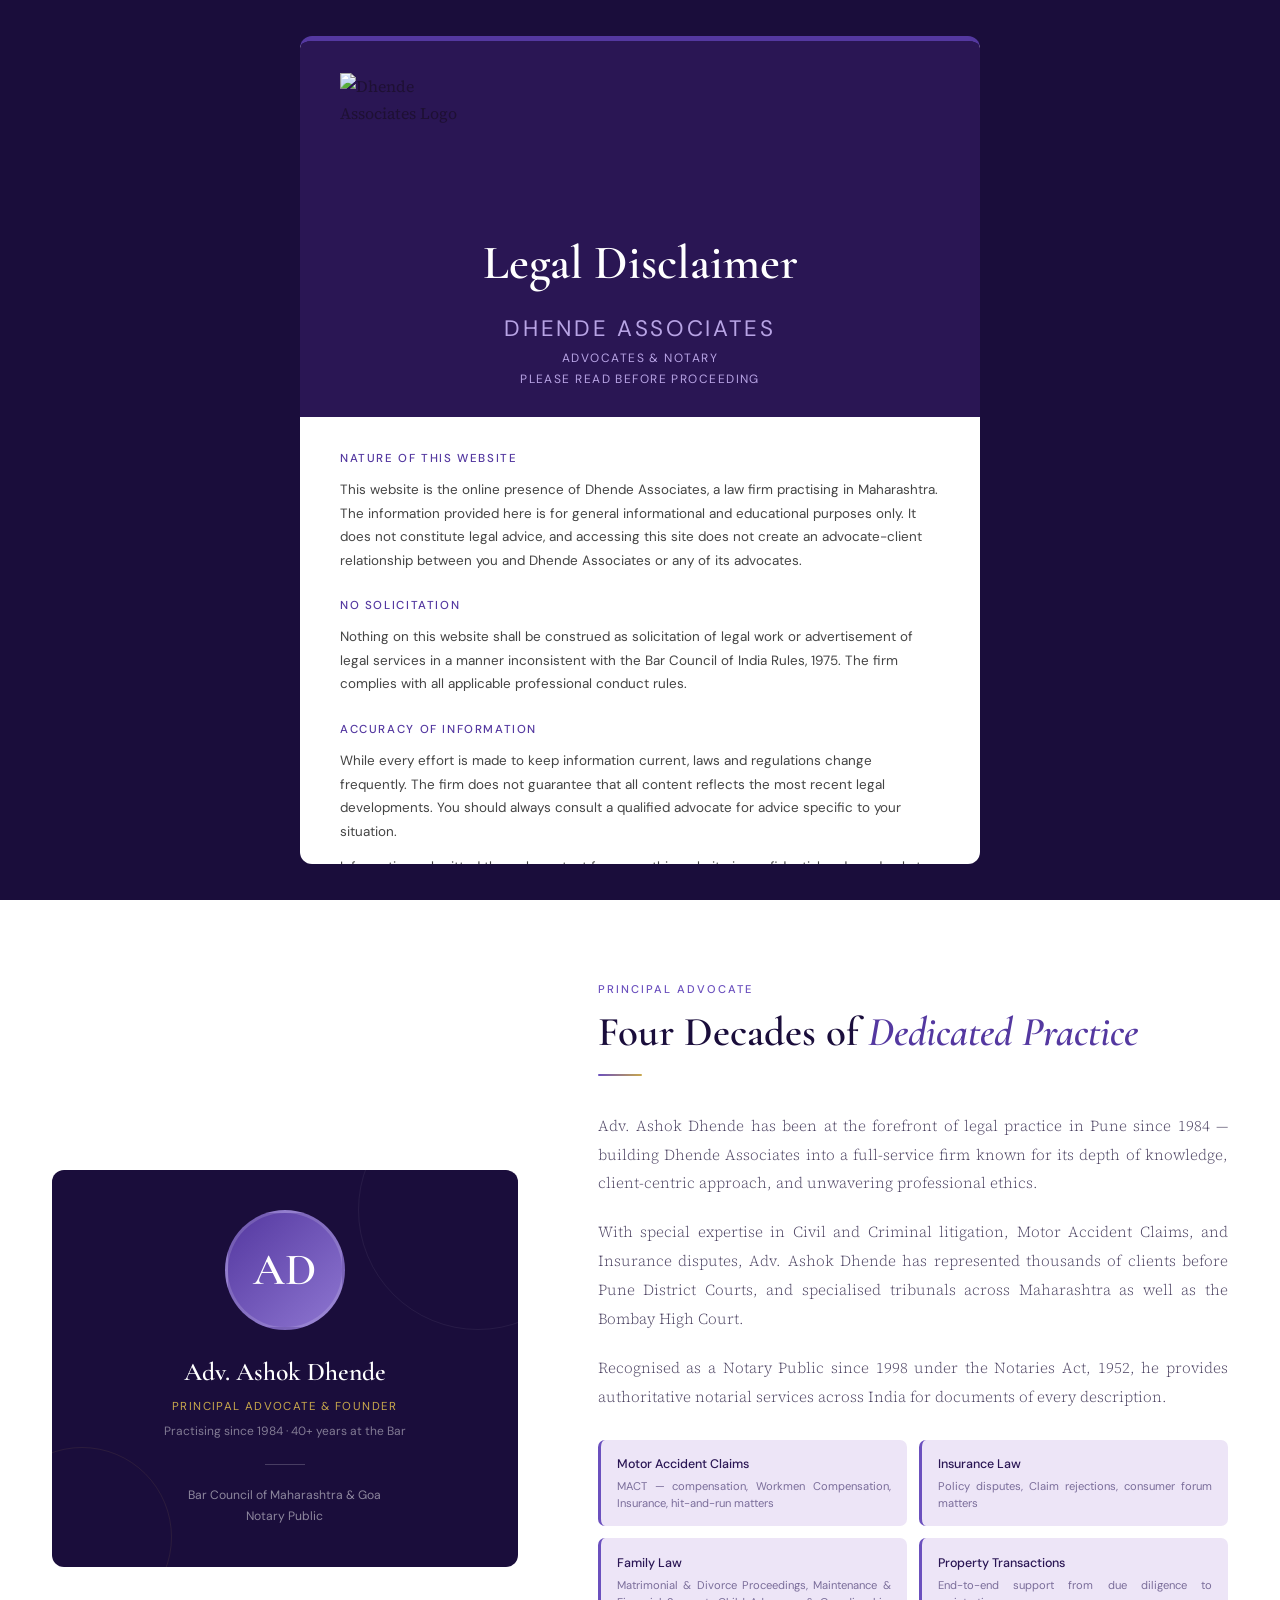
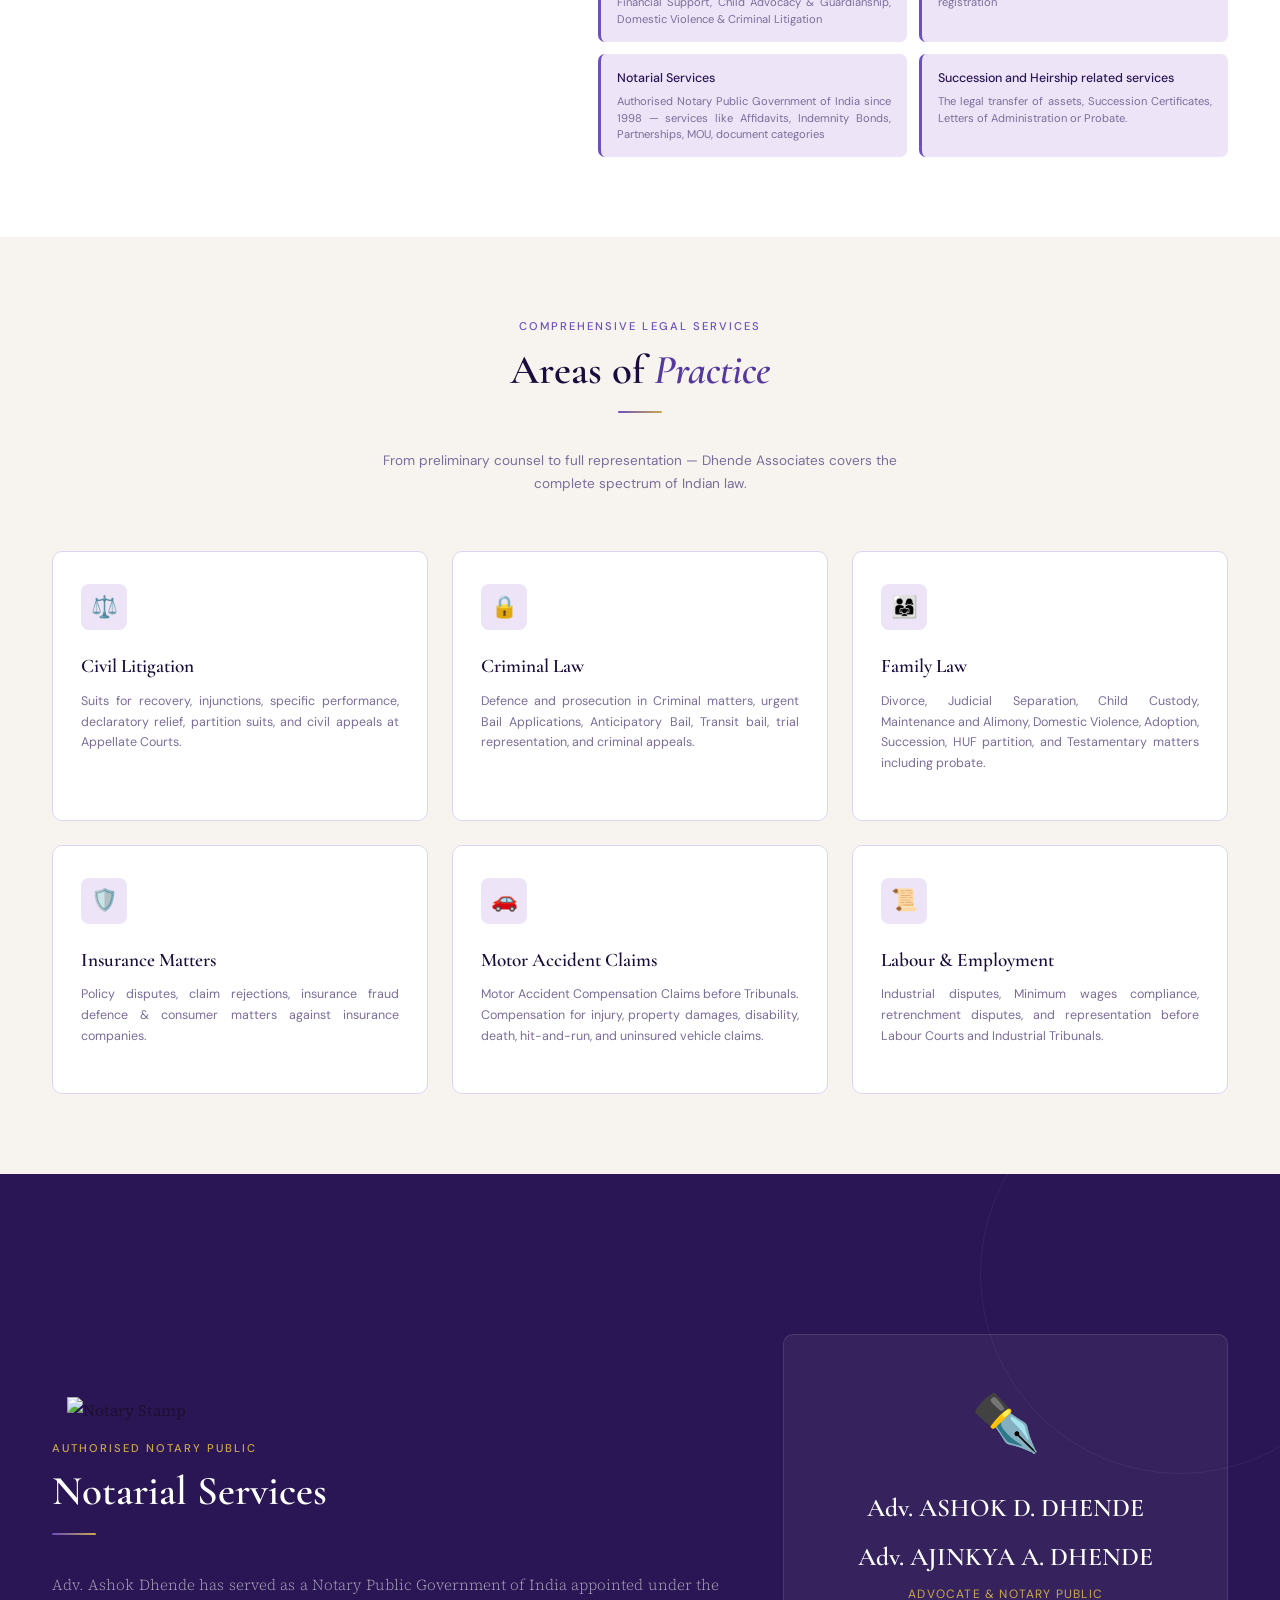
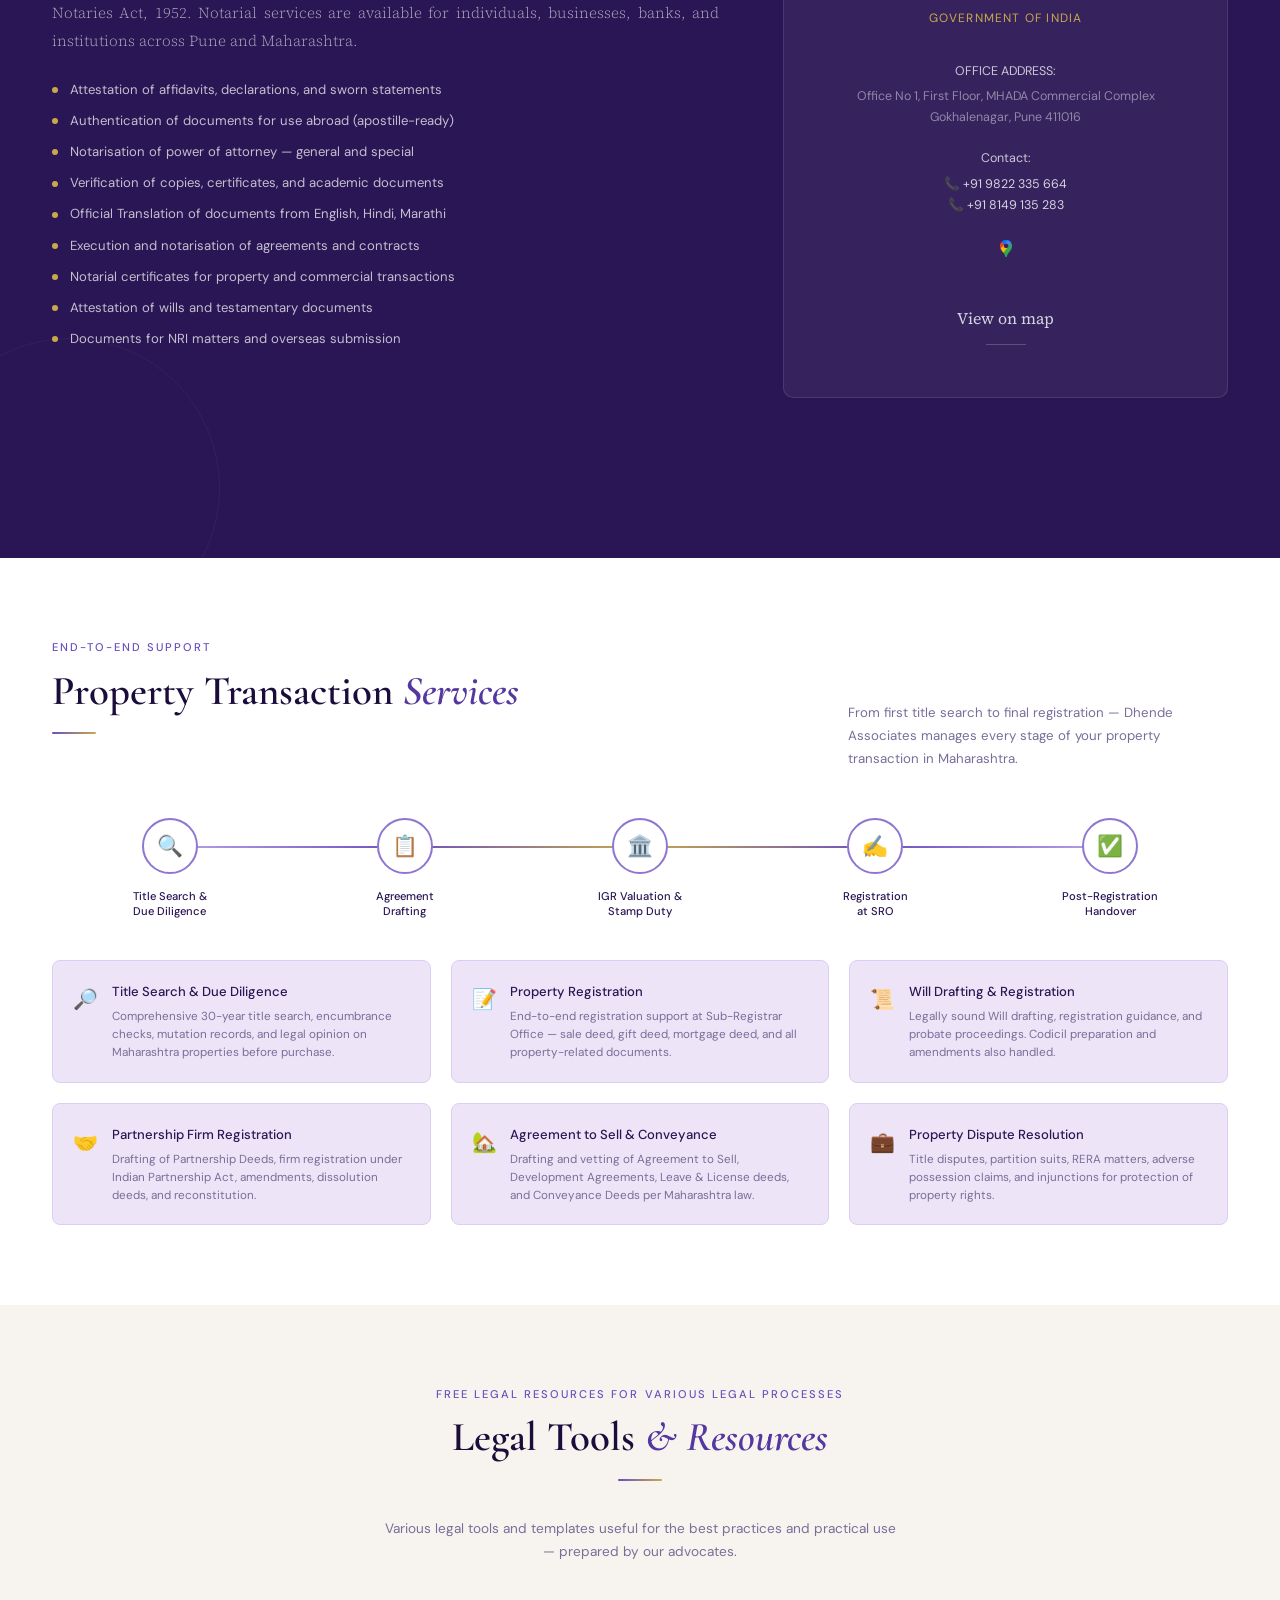
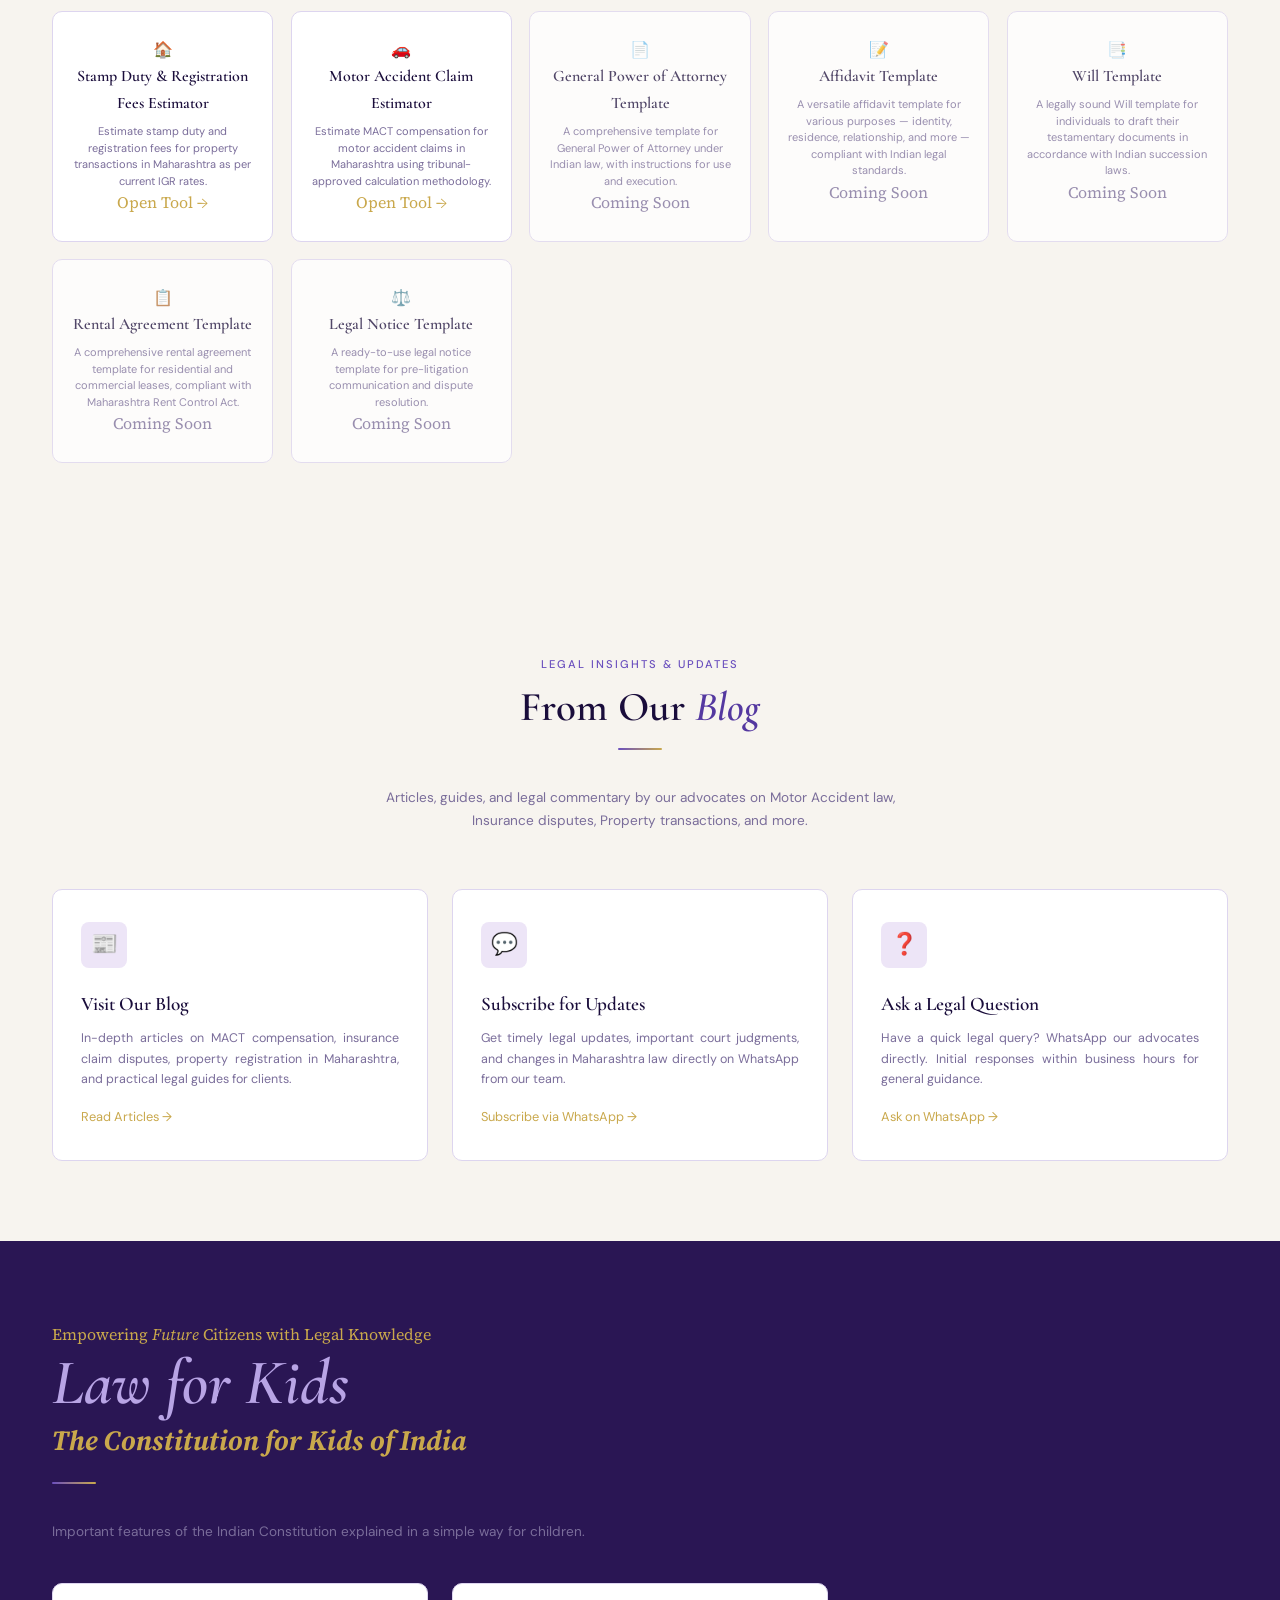
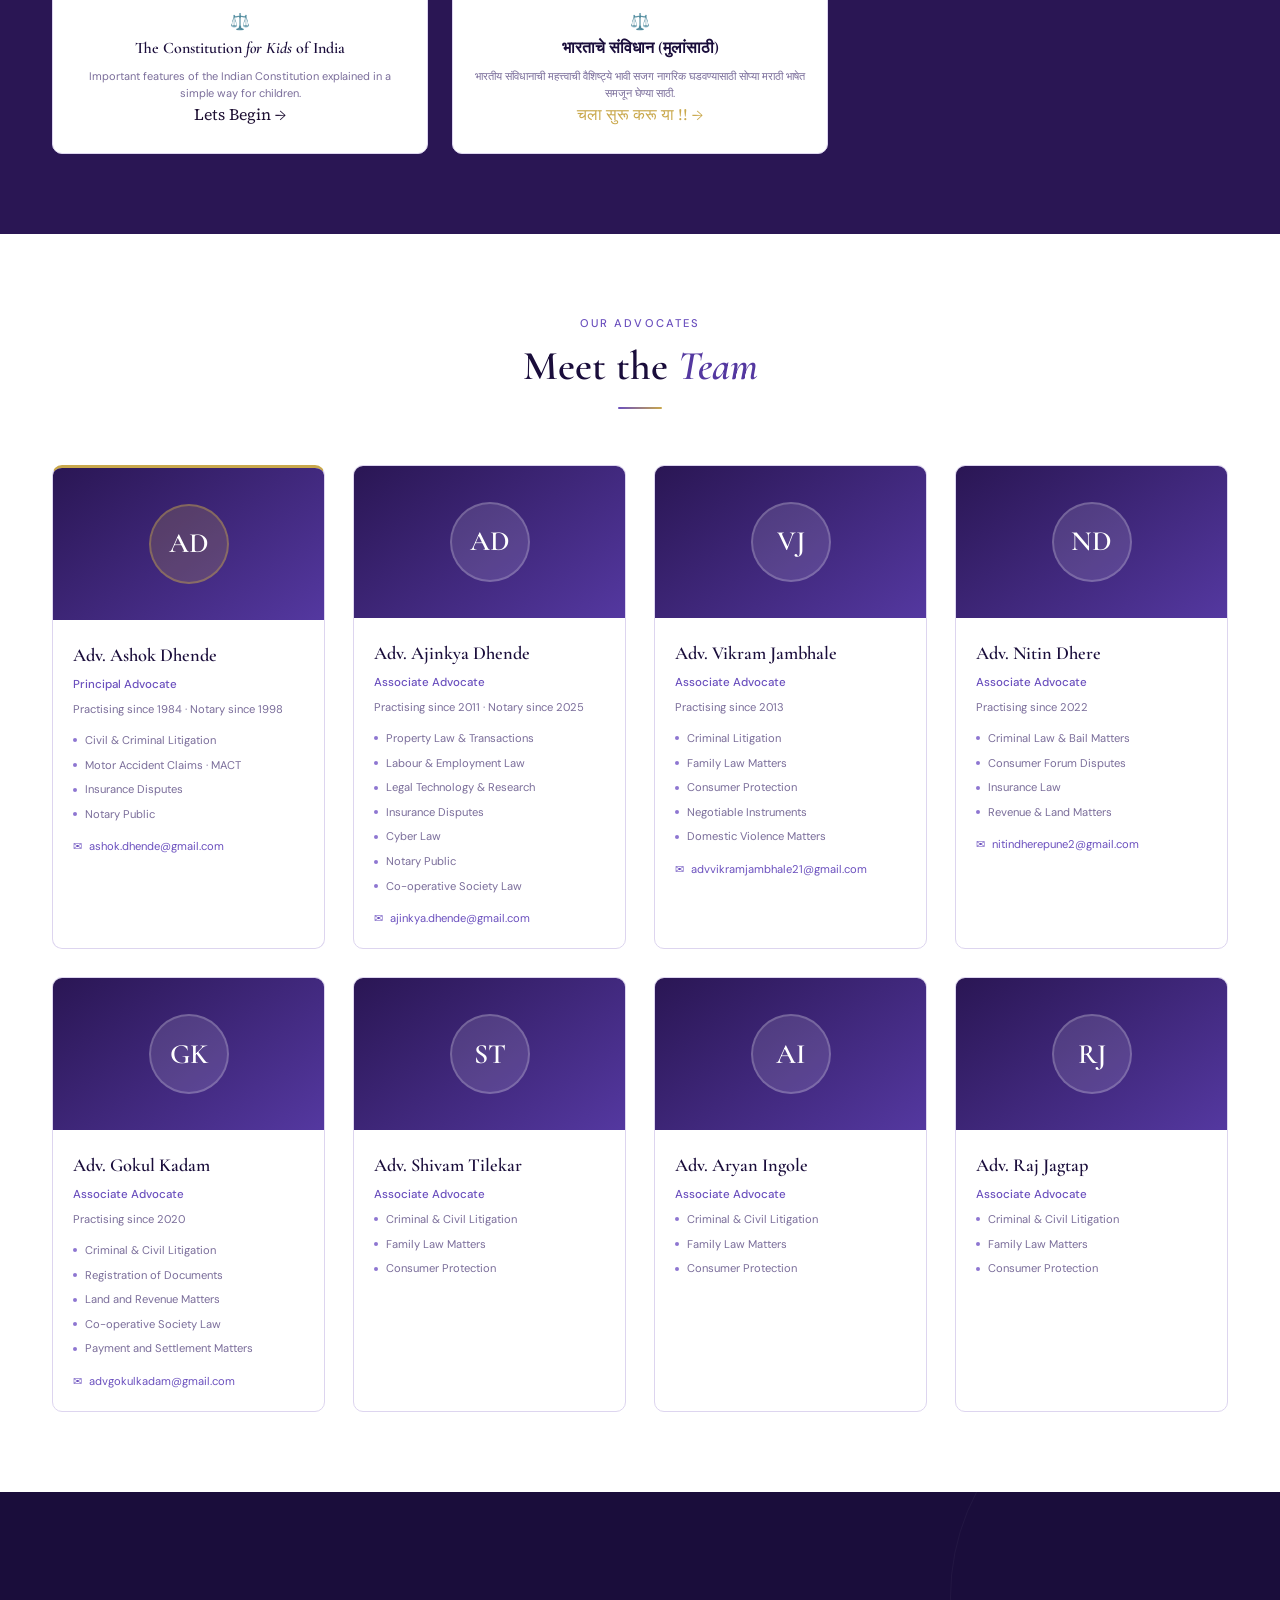
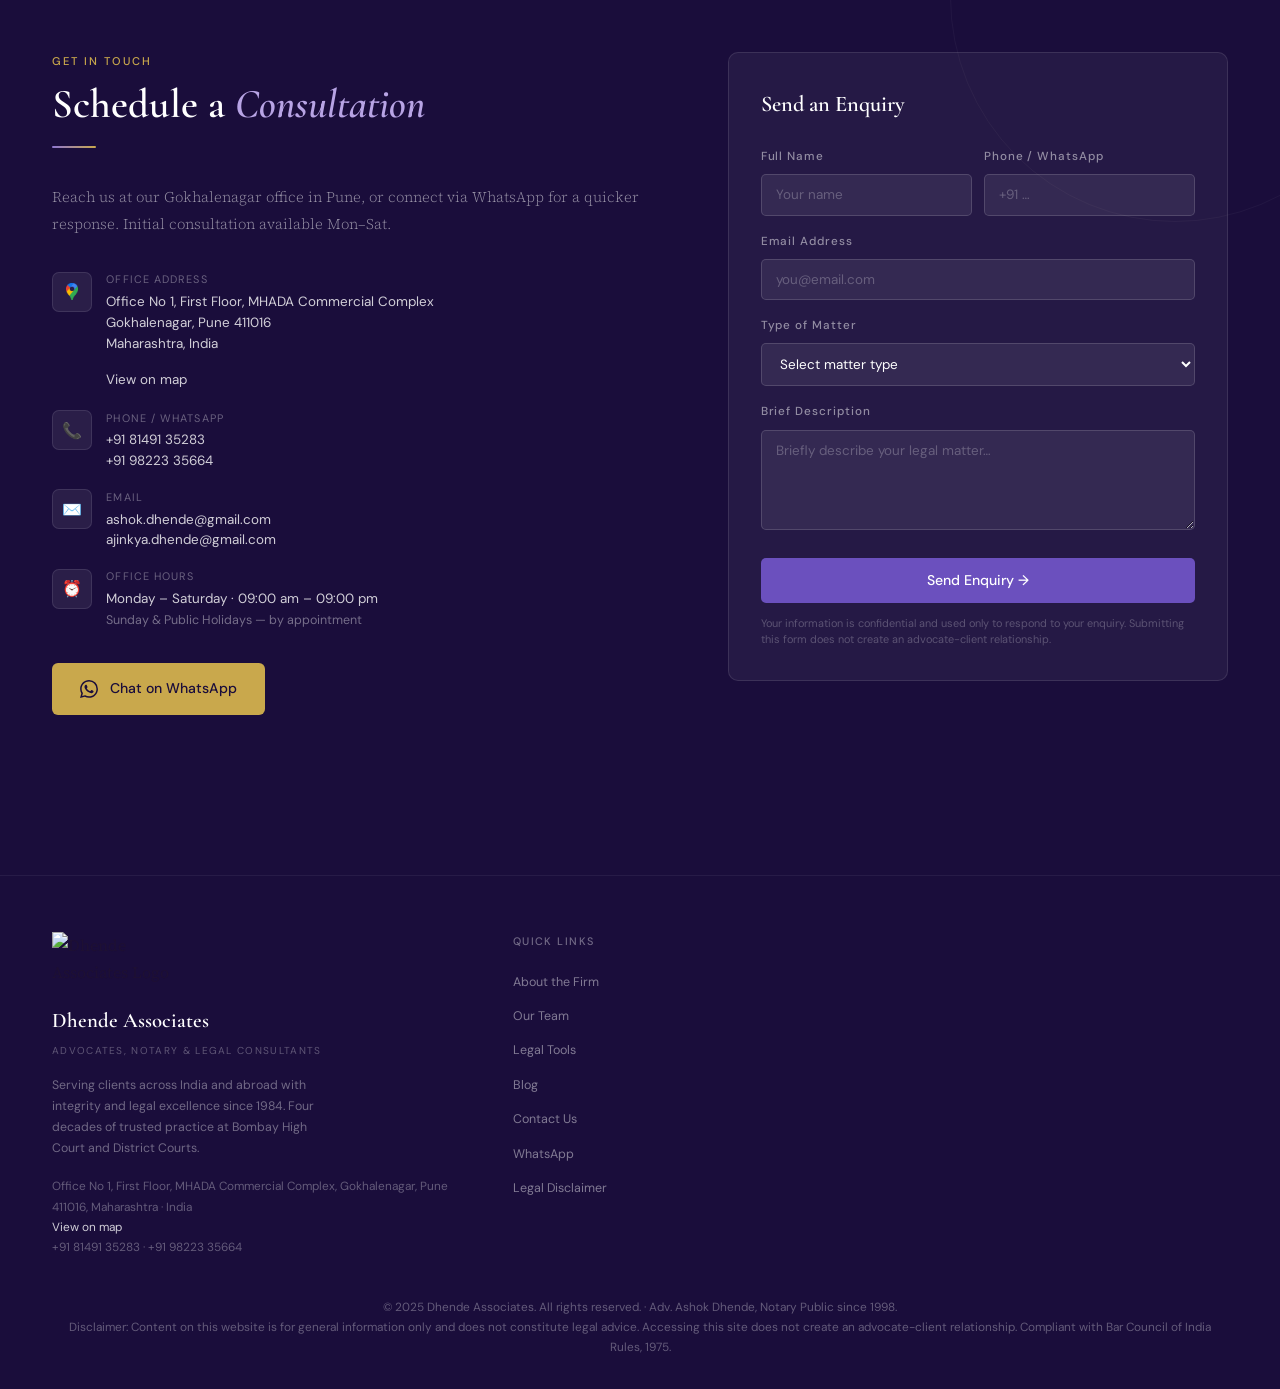
==== commit 6b19edb4: "Update index.html" ====
--- a/index.html
+++ b/index.html
@@ -4,18 +4,41 @@
 <meta charset="UTF-8">
 <meta name="viewport" content="width=device-width,initial-scale=1.0">
 <meta name="google-site-verification" content="PiksVZaXg7yXCtuIJKmjqDi6nK7VVSGKS_OU0gdy_qU"/>
-<title>Dhende Associates — Advocates, Notary &amp; Legal Consultants</title>
+<title> Dhende Associates — Advocates, Notary &amp; Legal Consultants</title>
 <link rel="icon" type="image/png" href="favicon.png">
 <link rel="canonical" href="https://share.google/DdQ5nvNZUy1mBHjDc">
 <link rel="preconnect" href="https://fonts.googleapis.com">
 <link rel="preconnect" href="https://fonts.gstatic.com" crossorigin>
-
 <link href="https://fonts.googleapis.com/css2?family=Cormorant+Garamond:ital,wght@0,400;0,500;0,600;0,700;1,400;1,600&family=Source+Serif+4:opsz,wght@8..60,300;8..60,400;8..60,600&family=DM+Sans:wght@300;400;500&display=swap" rel="stylesheet">
 <link rel="stylesheet" href="style.css" />
 
 <!-- SEO Meta Tags -->
 <meta name="description" content="Trusted advocate & notary in Pune. 40+ years of legal practice in Motor Accident Claims, Insurance, Civil/Criminal Law, Property Law. Serving Maharashtra & India.">
-<meta name="keywords" content="advocates pune, Bombay High Court lawyers, Top lawyer Pune, Best MACT advocate in Pune, How to file motor accident claim in Pune, HIGH COURT ADVOCATES, motor accident claim, insurance lawyer, property law, notary public, criminal lawyer, civil litigation, MACT compensation, Bail, Anticipatory Bail, family lawyer, legal consultant, legal advice, legal services, Pune law firm, Maharashtra advocate, legal representation, legal consultation, legal document drafting, legal dispute resolution, legal aid, legal support, legal guidance, legal expertise, legal counsel, legal assistance, legal advice in Pune, legal services in Maharashtra, legal representation in India, 138 negotiable instruments expert advocate, advocate for cheque bounce cases, advocate for dishonoured cheque cases, advocate for NI Act cases, Legal notice drafting service Pune, RTI filing advocate Pune, Document drafting lawyer Pune, Legal heir certificate advocate Pune, Will drafting lawyer Pune, NRI property legal help Pune, Notary public near me Pune, Property lawyer Pune, Property registration advocate Pune, Sale deed lawyer Pune, Title verification advocate Pune, Property dispute resolution Pune, Stamp duty advisor Pune, Criminal lawyer Pune, Criminal defence advocate Pune, Bail application lawyer Pune, FIR filing advocate Pune, BNSS lawyer Pune">
+<meta name="keywords" content="advocates pune, Bombay High Court lawyers, Top lawyer Pune, Best MACT advocate in Pune, How to file motor accident claim in Pune, HIGH COURT ADVOCATES, motor accident claim, insurance lawyer, property law, notary public, criminal lawyer, civil litigation, MACT compensation, Bail, Anticipatory Bail, family lawyer, legal consultant, legal advice, legal services, Pune law firm, Maharashtra advocate, legal representation, legal consultation, legal document drafting, legal dispute resolution, legal aid, legal support, legal guidance, legal expertise, legal counsel, legal assistance, legal advice in Pune, legal services in Maharashtra, legal representation in India, 138 negotiable instruments expert advocate, advocate for cheque bounce cases, advocate for dishonoured cheque cases, advocate for NI Act cases, Legal notice drafting service Pune, RTI filing advocate Pune, Document drafting lawyer Pune, Legal heir certificate advocate Pune, Will drafting lawyer Pune, NRI property legal help Pune, Notary public near me Pune, Property registration advocate Pune,
+Sale deed lawyer Pune, Title verification advocate Pune, Property dispute resolution Pune, Stamp duty advisor Pune, Criminal lawyer Pune, Criminal defence advocate Pune, Bail application lawyer Pune, FIR filing advocate Pune, BNSS lawyer Pune, most affordable legal services Pune, best legal services Pune, top legal services Pune,
+experienced advocate Pune, trusted lawyer Pune, legal consultation Pune, legal advice Pune,
+legal representation Pune,
+legal services Pune,
+legal assistance Pune,
+legal support Pune,
+legal guidance Pune,
+legal expertise Pune,
+legal counsel Pune,
+trusted and afforadable legal services Pune,
+best legal services Pune,
+top legal services Pune,
+experienced advocate Pune,
+trusted lawyer Pune,
+legal consultation Pune,
+legal advice Pune,
+legal representation Pune,
+legal services Pune,
+legal assistance Pune,
+legal support,
+legal guidance,
+legal expertise,
+legal counsel">
+
 <meta name="robots" content="index, follow, max-snippet:-1, max-image-preview:large, max-video-preview:-1">
 <meta name="author" content="Adv. Ashok Dhende, Adv. Ajinkya Dhende">
 <meta name="publisher" content="Dhende Associates">
@@ -528,7 +551,7 @@
 <div id="disclaimer-overlay">
   <div class="disc-box">
     <div class="disc-header">
-      <div class="disc-seal aligntextcenter">⚖️</div>
+      <div><img style="width: 150px; height:150px;" src="favicon.png" alt="Dhende Associates Logo" class="disc-logo; margin auto;"/></div>
       <div class="disc-title aligntextcenter">Legal Disclaimer</div>
       <div class="disc-sub1 aligntextcenter">Dhende Associates</div>
       <div class="disc-sub aligntextcenter">Advocates &amp; Notary</div>
@@ -567,8 +590,9 @@
 ══════════════════════════════════ -->
 <nav id="navbar">
   <div class="nav-inner">
+    <img width="40" height="40" src="favicon.png" alt="Dhende Associates Logo" class="nav-logo" onclick="window.location.href='#home'"/>
     <div class="nav-brand">
-      <span class="nav-firm">Dhende Associates</span>
+      <span class="nav-firm">Dhende Associates</span> 
       <span class="nav-tagline">Advocates &amp; Notary Public</span>
     </div>
     <div class="nav-links">
@@ -759,9 +783,11 @@
   <div class="container" style="padding:5rem 2rem">
     <div class="notary-inner">
       <div class="reveal">
+        <div><img src="notaryicon.png" alt="Notary Stamp" style="width:150px;margin:15px;"></div>
         <span class="eyebrow">Authorised Notary Public</span>
         <h2 class="section-title">Notarial Services</h2>
         <div class="rule"></div>
+        
         <p class="notary-text" style="text-align:justify;">Adv. Ashok Dhende has served as a Notary Public Government of India appointed under the Notaries Act, 1952. Notarial services are available for individuals, businesses, banks, and institutions across Pune and Maharashtra.</p>
         <ul class="notary-services">
           <li>Attestation of affidavits, declarations, and sworn statements</li>
@@ -886,7 +912,6 @@
 ══════════════════════════════════ -->
 <section class="tools" id="tools">
   <div class="container">
-    <!-- FIX 4: Corrected div structure — inner <div> now properly closed before tools-grid -->
     <div class="tools-head">
       <div>
         <span class="eyebrow reveal">Free Legal Resources for various legal processes</span>
@@ -896,7 +921,6 @@
       <p class="reveal" style="font-family:var(--ff-u);font-size:.85rem;color:var(--muted);max-width:520px;margin:0 auto">Various legal tools and templates useful for the best practices and practical use — prepared by our advocates.</p>
     </div>
     <div class="tools-grid">
-      <!-- Live tools with real links -->
       <a href="msdr.html" class="tool-card reveal reveal-d2">
         <div class="tool-icon">🏠</div>
         <div class="tool-name">Stamp Duty &amp; Registration Fees Estimator</div>
@@ -909,7 +933,6 @@
         <div class="tool-desc">Estimate MACT compensation for motor accident claims in Maharashtra using tribunal-approved calculation methodology.</div>
         <div class="tool-arrow" style="color:var(--gold)">Open Tool →</div>
       </a>
-      <!-- FIX 7: Placeholder tool cards now clearly marked "Coming Soon" instead of dead href="#" links -->
       <div class="tool-card reveal reveal-d4" style="cursor:default;opacity:.75;">
         <div class="tool-icon">📄</div>
         <div class="tool-name">General Power of Attorney Template</div>
@@ -943,7 +966,6 @@
     </div>
   </div>
 </section>
-<!-- FIX 8: Added the missing </section> closing tag for the tools section -->
 
 <!-- ══════════════════════════════════
      BLOG  (FIX 3: Added missing blog section — nav href="#blog" now resolves)
@@ -980,21 +1002,23 @@
 </section>
 
 <!-- ══════════════════════════════════
-     KIDS  (FIX 3: Added missing kids section — nav href="#kids" now resolves)
+     KIDS  
 ══════════════════════════════════ -->
-<section class="practice" id="kids" style="background:var(--bg-alt,#F7F4EF);">
+<section class="practice" id="kids" style="background:var(--bg-alt,#2a1654);">
  <div class="container">
-    <div part of the tools section, but with content focused on educational resources for children. This section provides simplified explanations of the Indian Constitution and other legal concepts to help kids understand their rights and the legal system in an engaging way. The tools offered include resources in both English and Marathi to cater to a wider audience of young learners.</div>
-    <div class="practice-head">
-      <span class="eyebrow reveal">Law for Kids</span>
-      <h2 class="section-title reveal">The Constitution (for Kids) of India</h2>
-      <div class="rule center reveal"></div>
-<p class="reveal" style="font-family:var(--ff-u);font-size:.85rem;color:var(--muted);max-width:520px;margin:0 auto">Important features of the Indian Constitution explained in a simple way for children.</p>
+      <div part of the tools section, but with content focused on educational resources for children. This section provides simplified explanations of the Indian Constitution and other legal concepts to help kids understand their rights and duties the legal system in an engaging way. The tools offered include resources in both English and Marathi to cater to a wider audience of young learners.</div>
+    <div class="Hero-H1 reveal" style="color:var(--gold);font: size 1em;margin-bottom:0;">Empowering <em>Future</em> Citizens with Legal Knowledge</div>
+      <span class="hero-h1 reveal"><em>Law for Kids</em></span>
+      <h2 class="Hero-h1 reveal center" style="color:var(--gold);font-size:1.75rem;margin-bottom:0;"><em>The Constitution for Kids of India</em></h2>
+      <div class="rule"></div>
+      <p class="reveal" style="font-family:var(--ff-u);font-size:.85rem;color:var(--muted);margin:0 auto">Important features of the Indian Constitution explained in a simple way for children.</p>
     </div> 
+
+    <div class="center">
     <div class="practice-grid" style="margin-top:2.5rem;">
      <a href="constitutionforkids_eng.html" class="tool-card reveal reveal-d2">
         <div class="tool-icon">⚖️</div>
-        <div class="tool-name">The Constitution (for Kids) of India </div>
+        <div class="tool-name">The Constitution <em>for Kids</em> of India </div>
         <div class="tool-desc">Important features of the Indian Constitution explained in a simple way for children.</div>
         <div class="tool-arrow" style="color:var(--gold),; animation:pulseGold 2s infinite">Lets Begin →</div>
       </a>
@@ -1004,6 +1028,7 @@
         <div class="tool-desc">भारतीय संविधानाची महत्त्वाची वैशिष्ट्ये भावी सजग नागरिक घडवण्यासाठी सोप्या मराठी भाषेत समजून घेण्या साठी.</div>
         <div class="tool-arrow" style="color:var(--gold); animation:pulseGold 2s infinite">चला सुरू करू या !! →</div>
       </a>
+      </div>
       </div>
   </section>
 
@@ -1291,9 +1316,9 @@
 ══════════════════════════════════ -->
 <footer>
   <div class="container">
-    <!-- FIX 5: Corrected footer div structure — all nested divs now properly closed -->
     <div class="footer-grid">
       <div>
+        <img src="favicon.png" alt="Dhende Associates Logo" style="width:150px;margin-bottom:1rem;">
         <div class="footer-firm">Dhende Associates</div>
         <div class="footer-firm-sub">Advocates, Notary &amp; Legal Consultants</div>
         <p class="footer-about">Serving clients across India and abroad with integrity and legal excellence since 1984. Four decades of trusted practice at Bombay High Court and District Courts.</p>
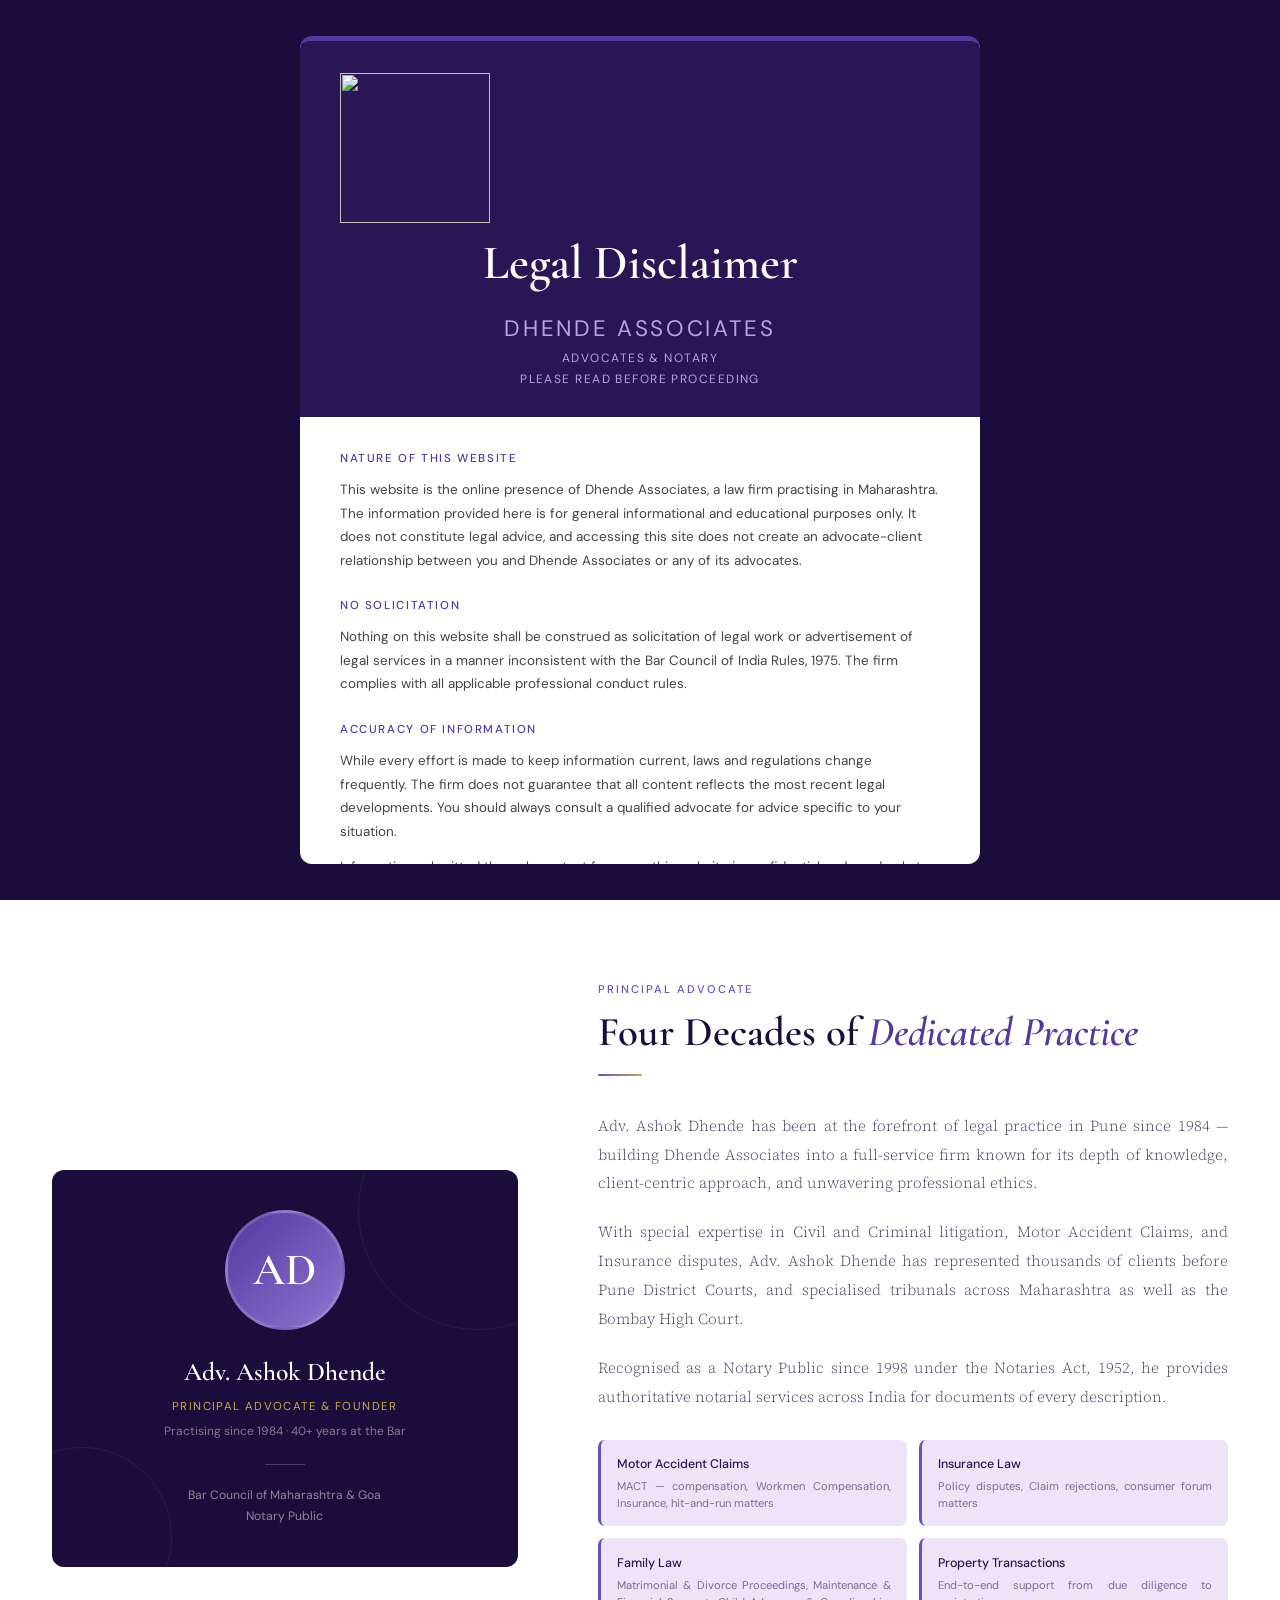
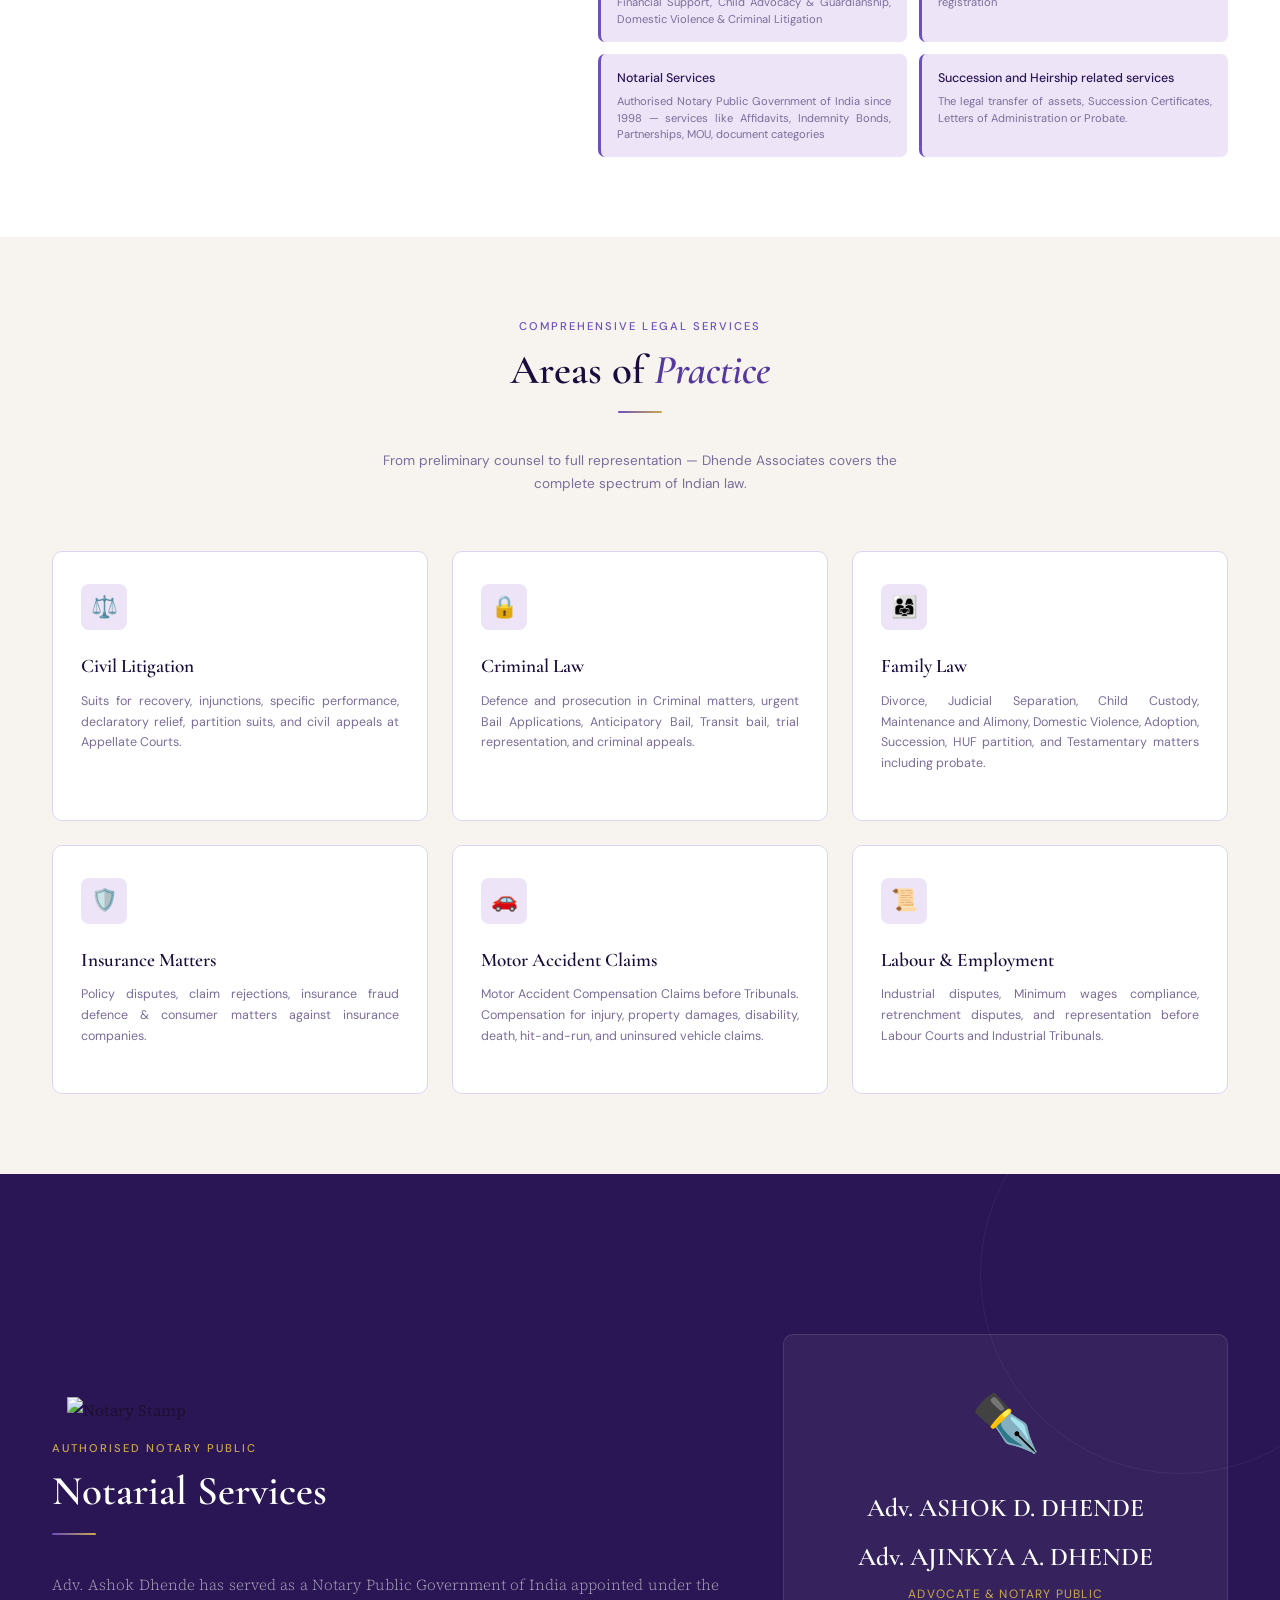
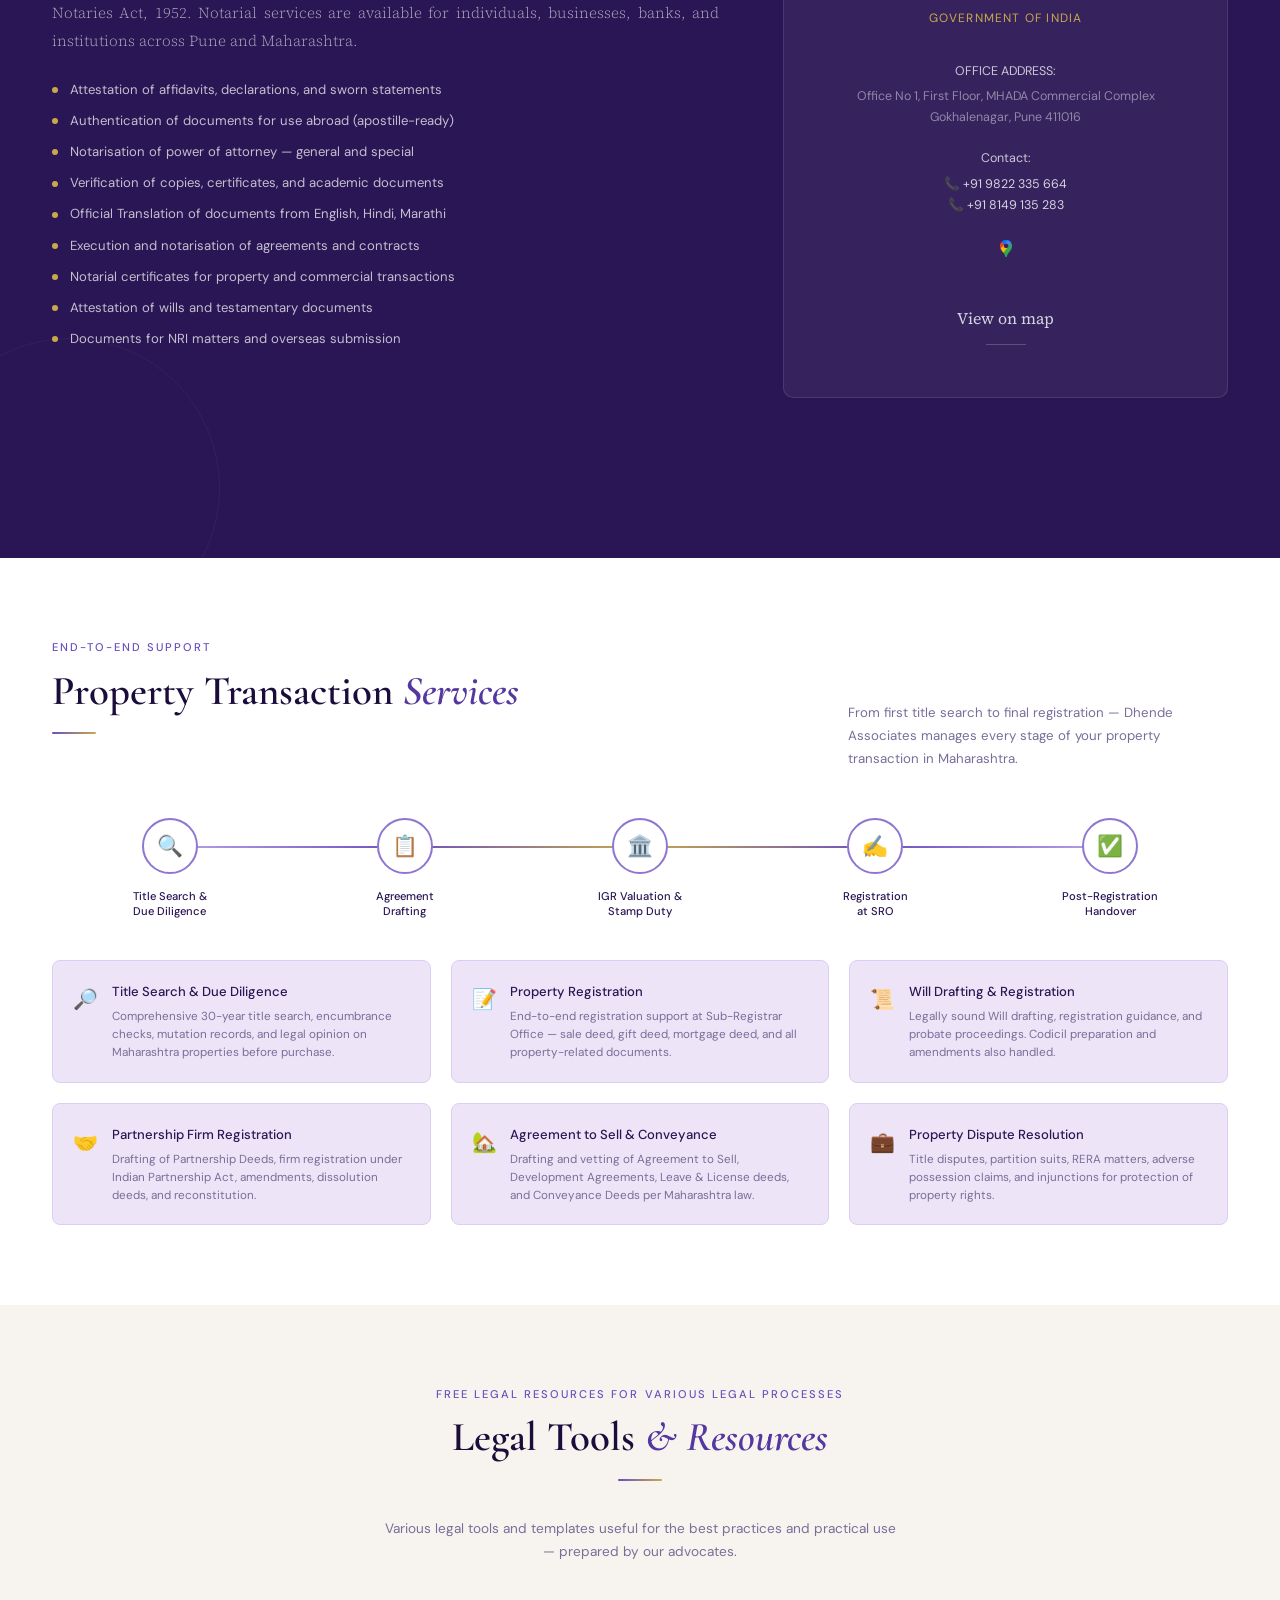
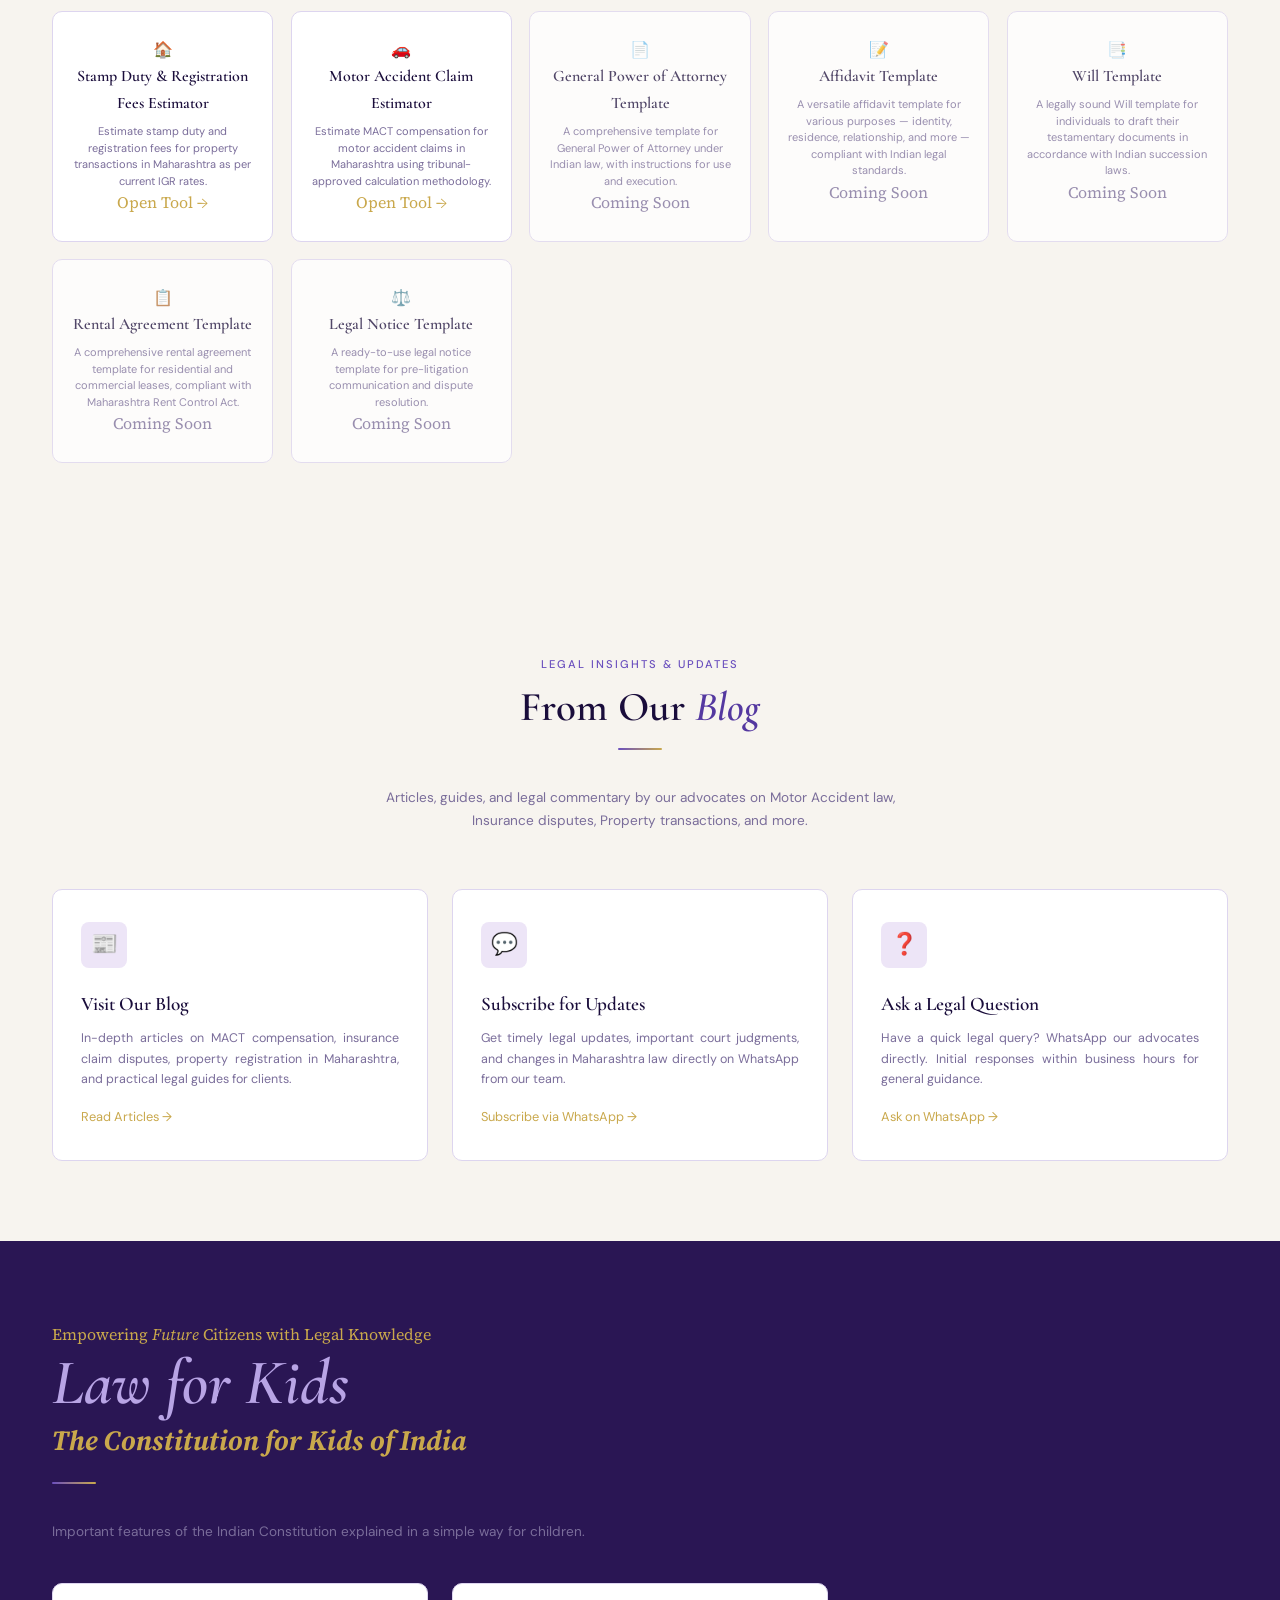
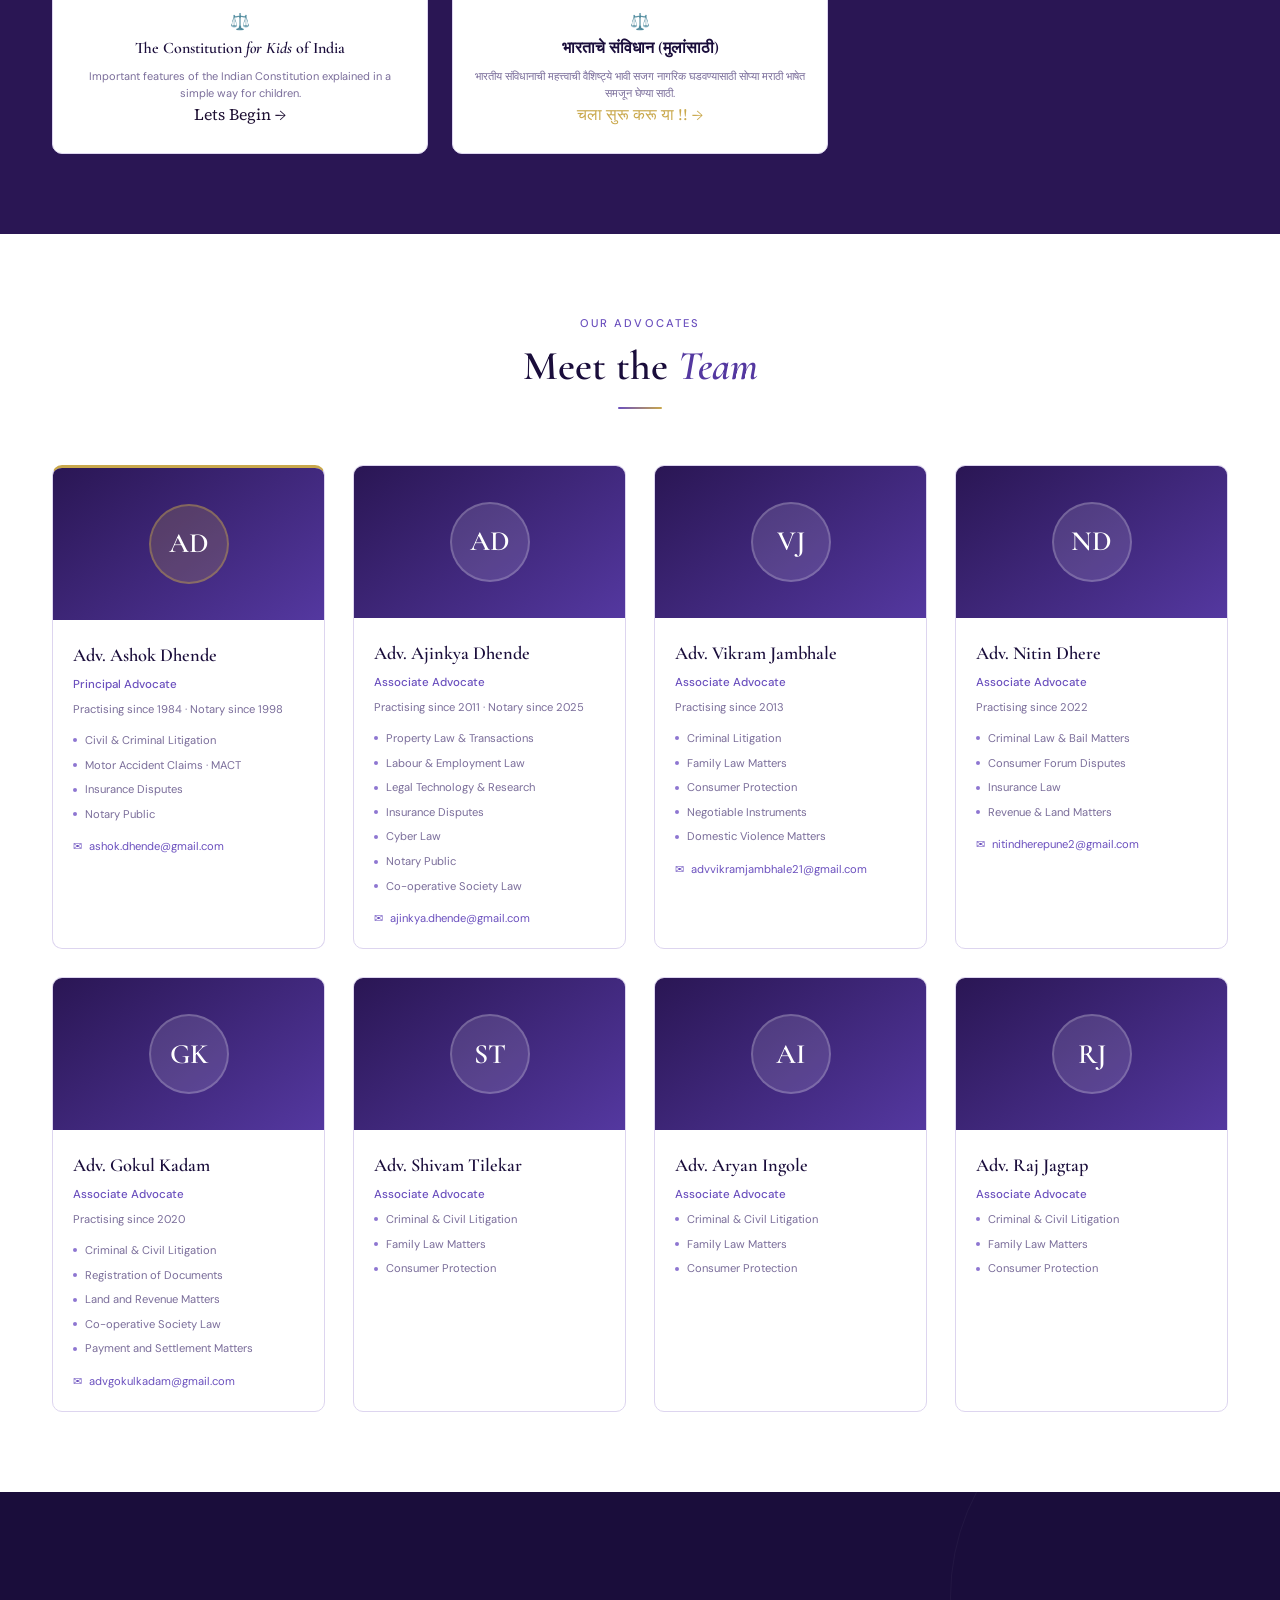
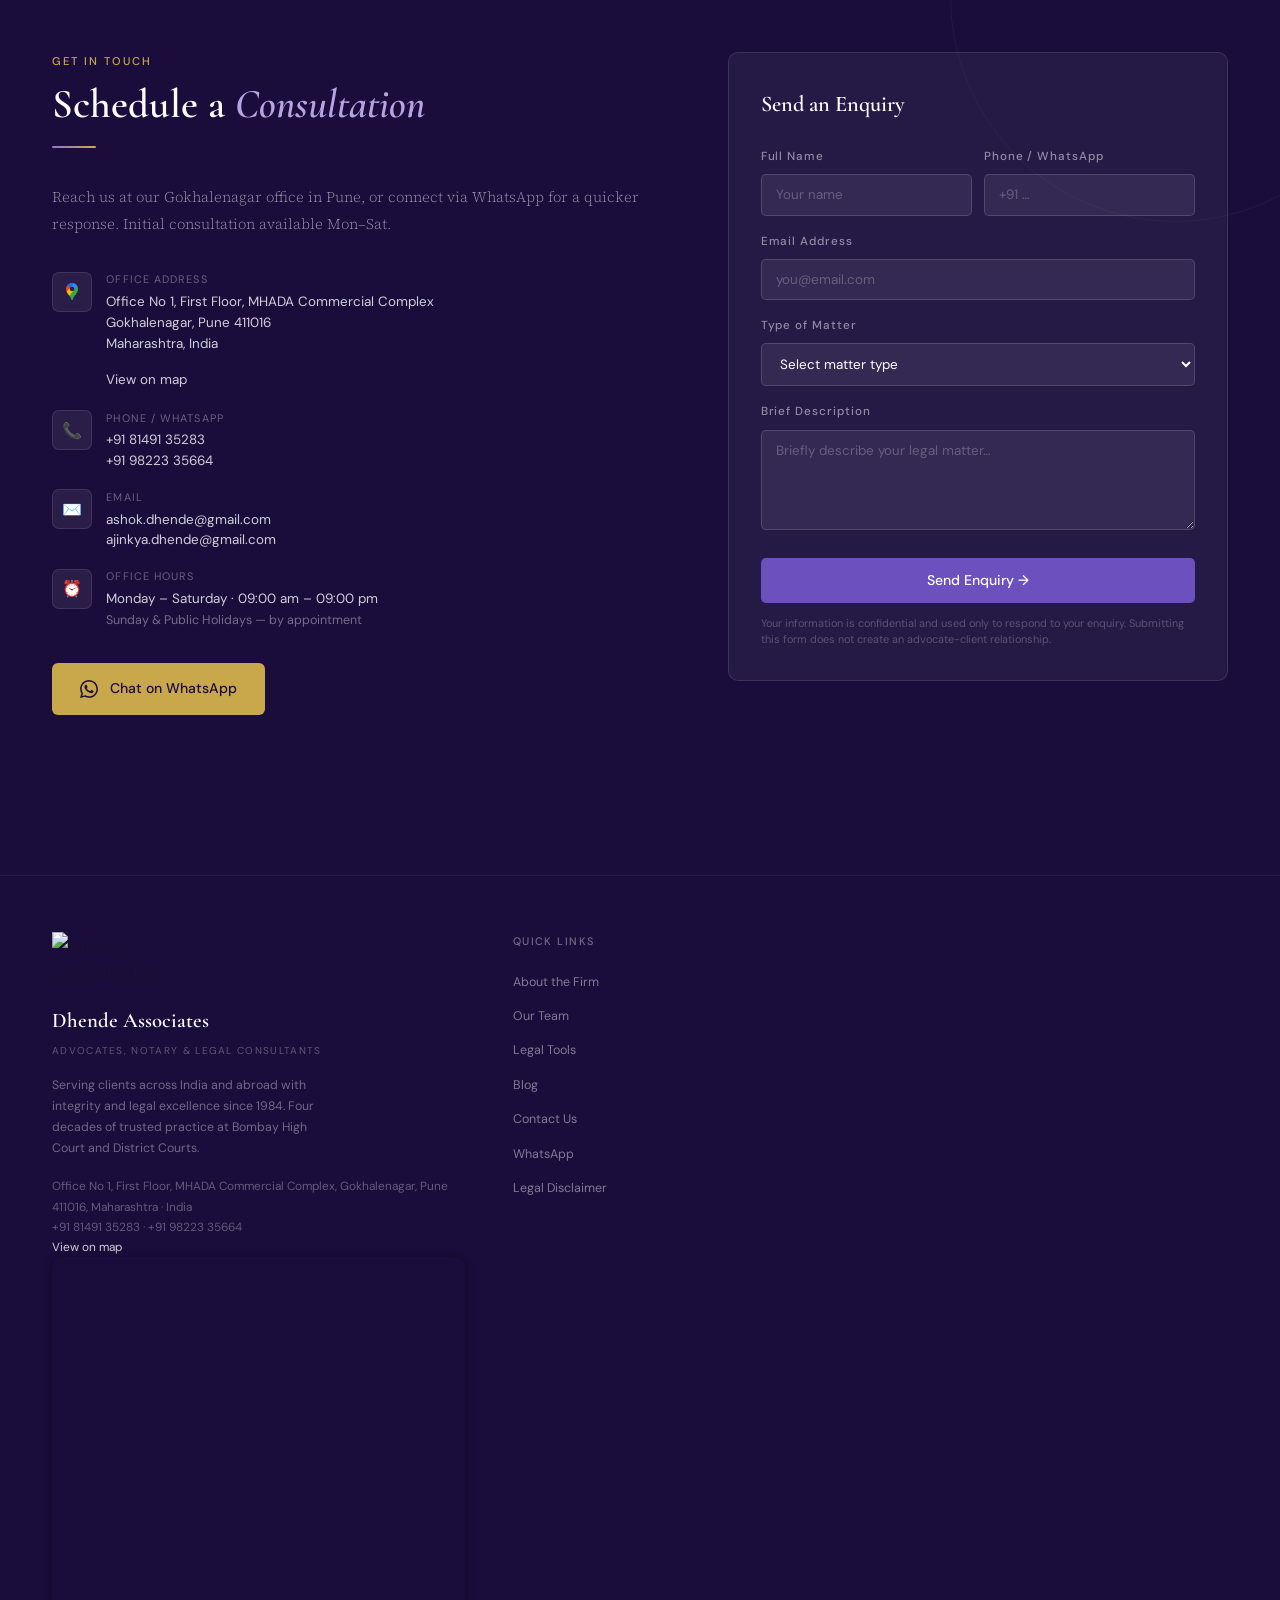
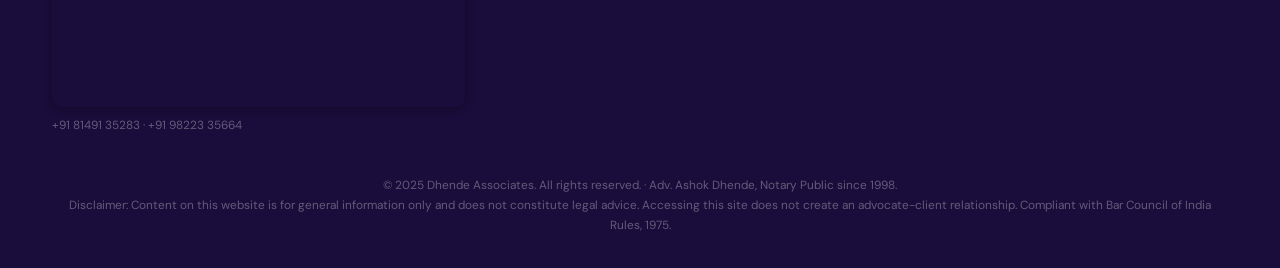
==== commit a344df1b: "Update index.html" ====
--- a/index.html
+++ b/index.html
@@ -550,8 +550,10 @@
 ══════════════════════════════════ -->
 <div id="disclaimer-overlay">
   <div class="disc-box">
-    <div class="disc-header">
-      <div><img style="width: 150px; height:150px;" src="favicon.png" alt="Dhende Associates Logo" class="disc-logo; margin auto;"/></div>
+     <div class="disc-header">
+      <div>
+         <div><img style="width: 150px; height:150px;"src="favicon.png"class="disc-logo;aligncenter; margin auto;"/></div> 
+      </div>
       <div class="disc-title aligntextcenter">Legal Disclaimer</div>
       <div class="disc-sub1 aligntextcenter">Dhende Associates</div>
       <div class="disc-sub aligntextcenter">Advocates &amp; Notary</div>
@@ -1328,8 +1330,23 @@
           Maharashtra · India
         </div>
         <div class="footer-addr">
+          +91 81491 35283 · +91 98223 35664
+        </div>
+        <div class="footer-addr">
           <a class="footer-addr" href="https://maps.app.goo.gl/FT5mNgG5bBRJW8A99" style="color:rgba(255,255,255,.8);animation:pulseGold 2s infinite;" target="_blank" rel="noopener">View on map</a>
         </div>
+
+       <iframe
+  src="https://maps.google.com/maps?q=Advocate+Ashok+Dhende+and+Associates,+MHADA+Trimurti+Commercial+Complex,+Gokhalenagar,+Pune,+Maharashtra+411016&output=embed&z=17"
+  width="100%"
+  height="450"
+  style="border:0; border-radius:10px; box-shadow: 0 2px 10px rgba(0,0,0,0.3);"
+  allowfullscreen=""
+  loading="lazy"
+  referrerpolicy="no-referrer-when-downgrade"
+  title="Dhende Associates - Location">
+</iframe>
+        
         <div class="footer-addr">
           +91 81491 35283 · +91 98223 35664
         </div>
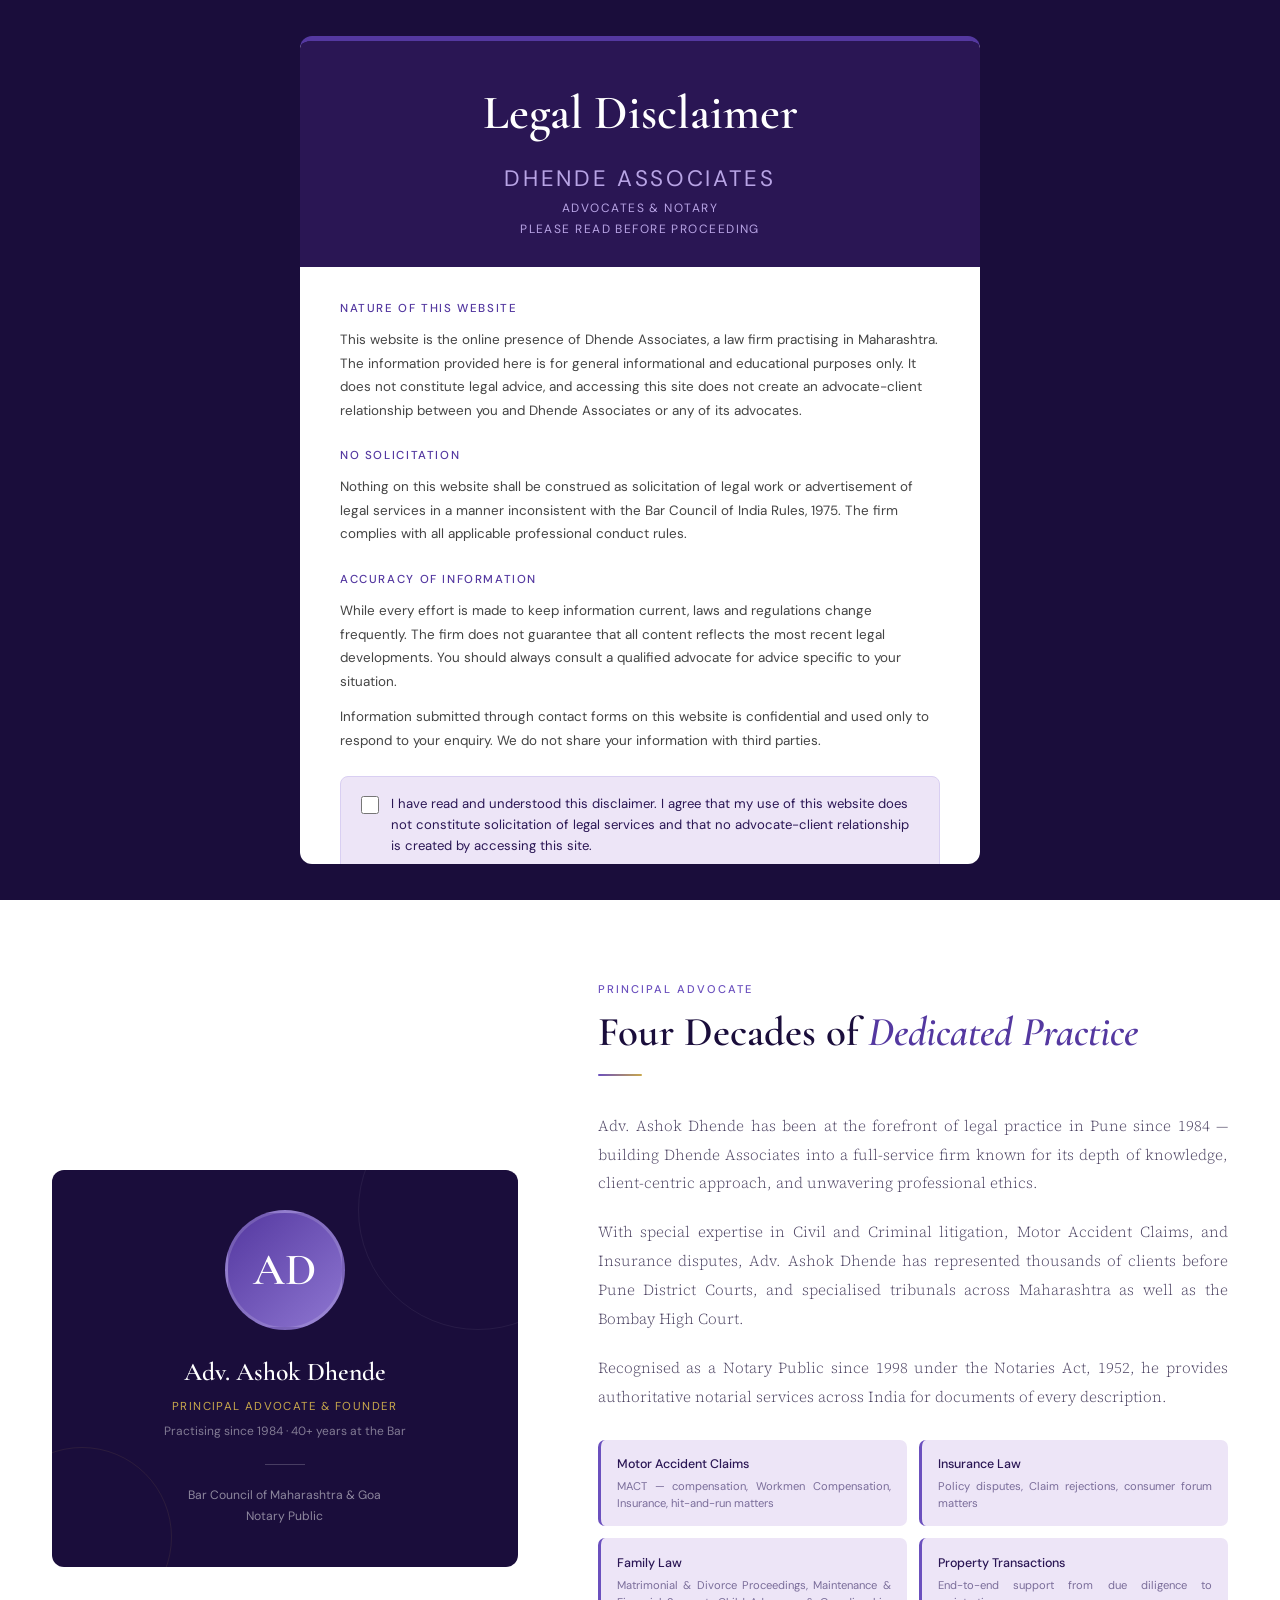
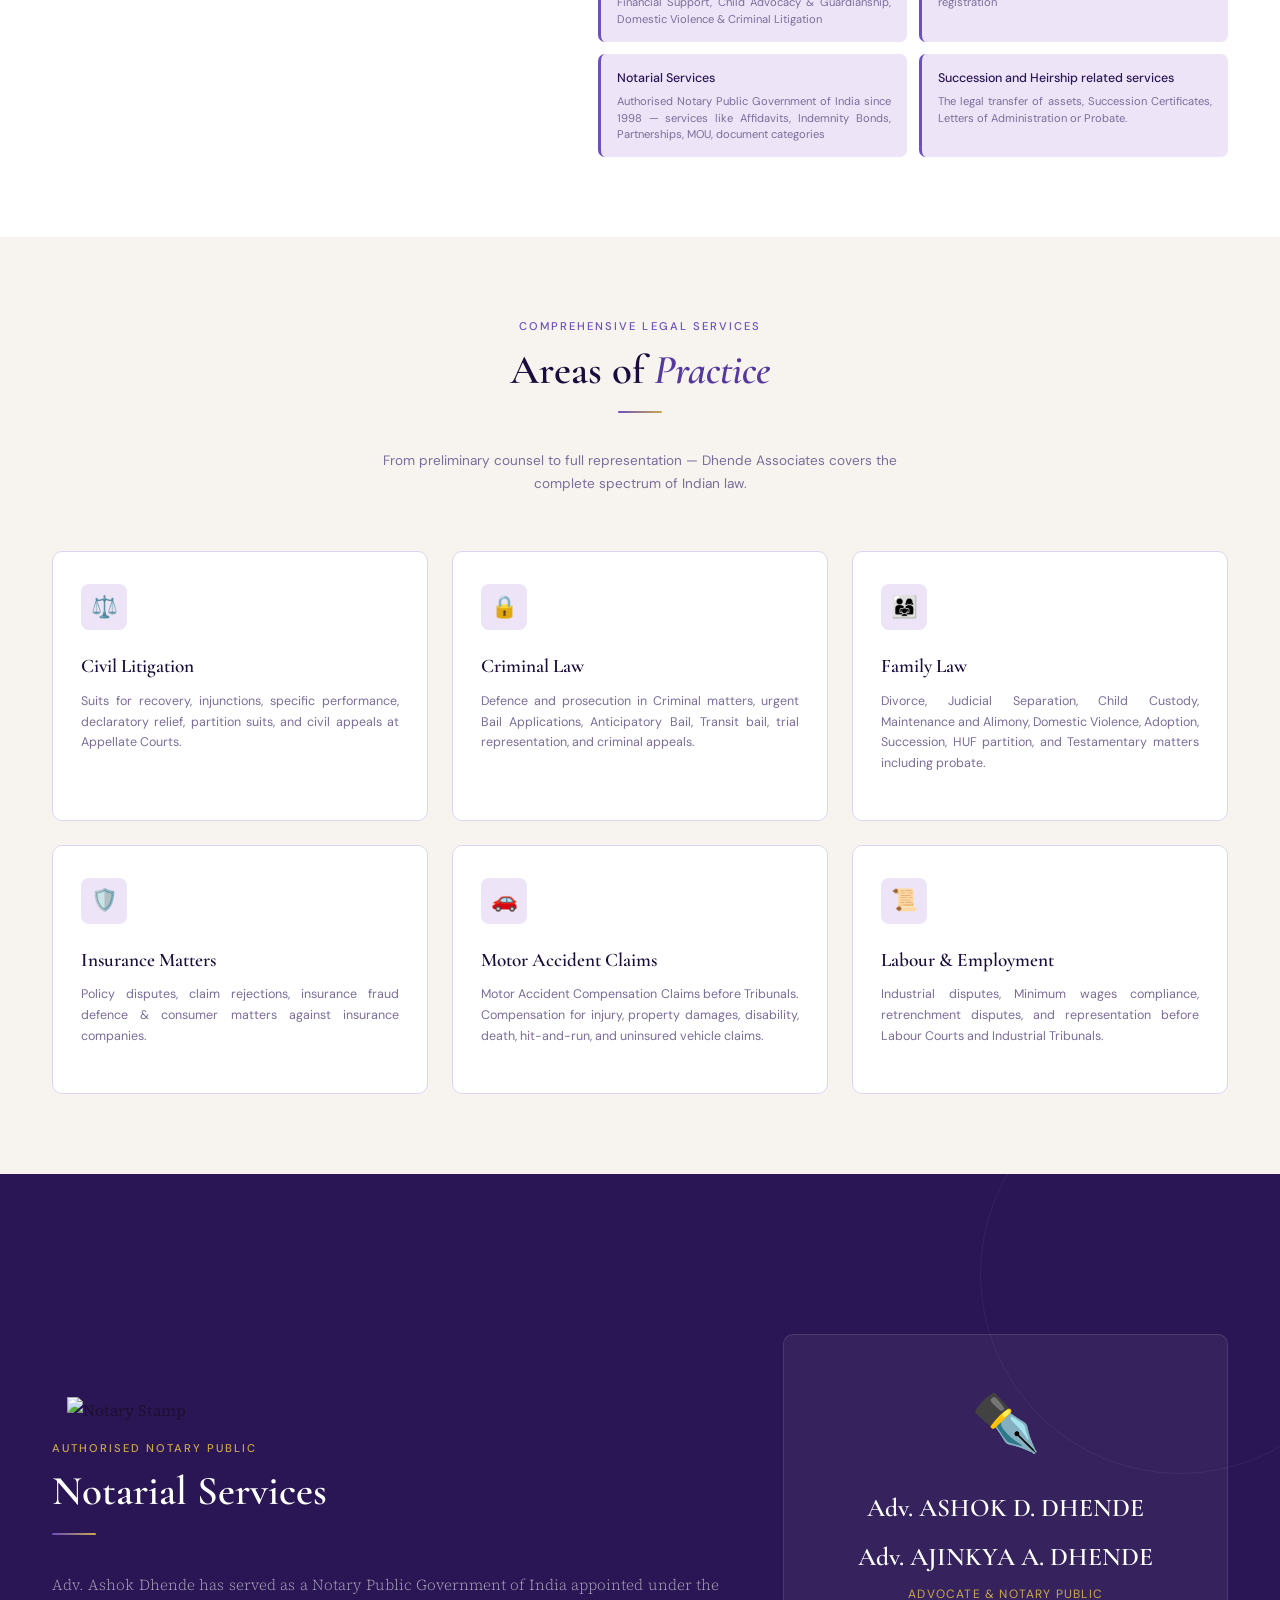
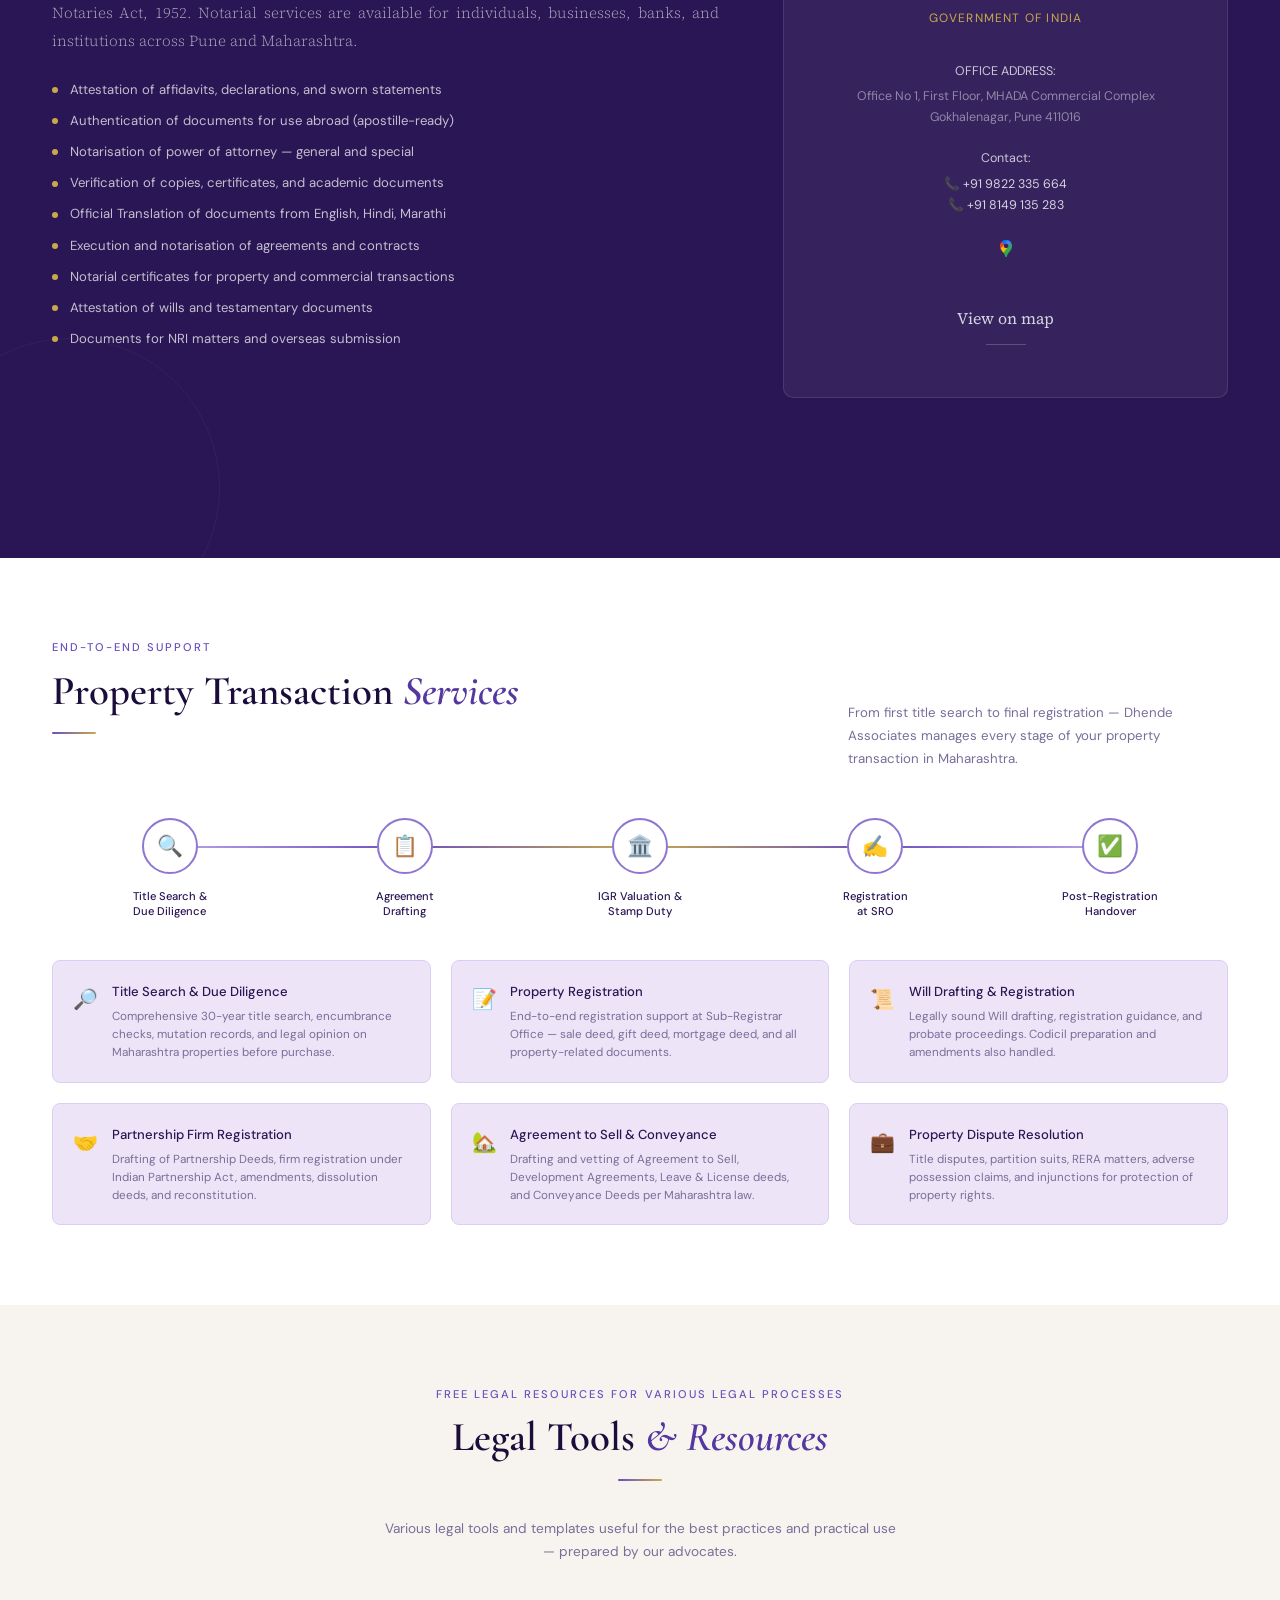
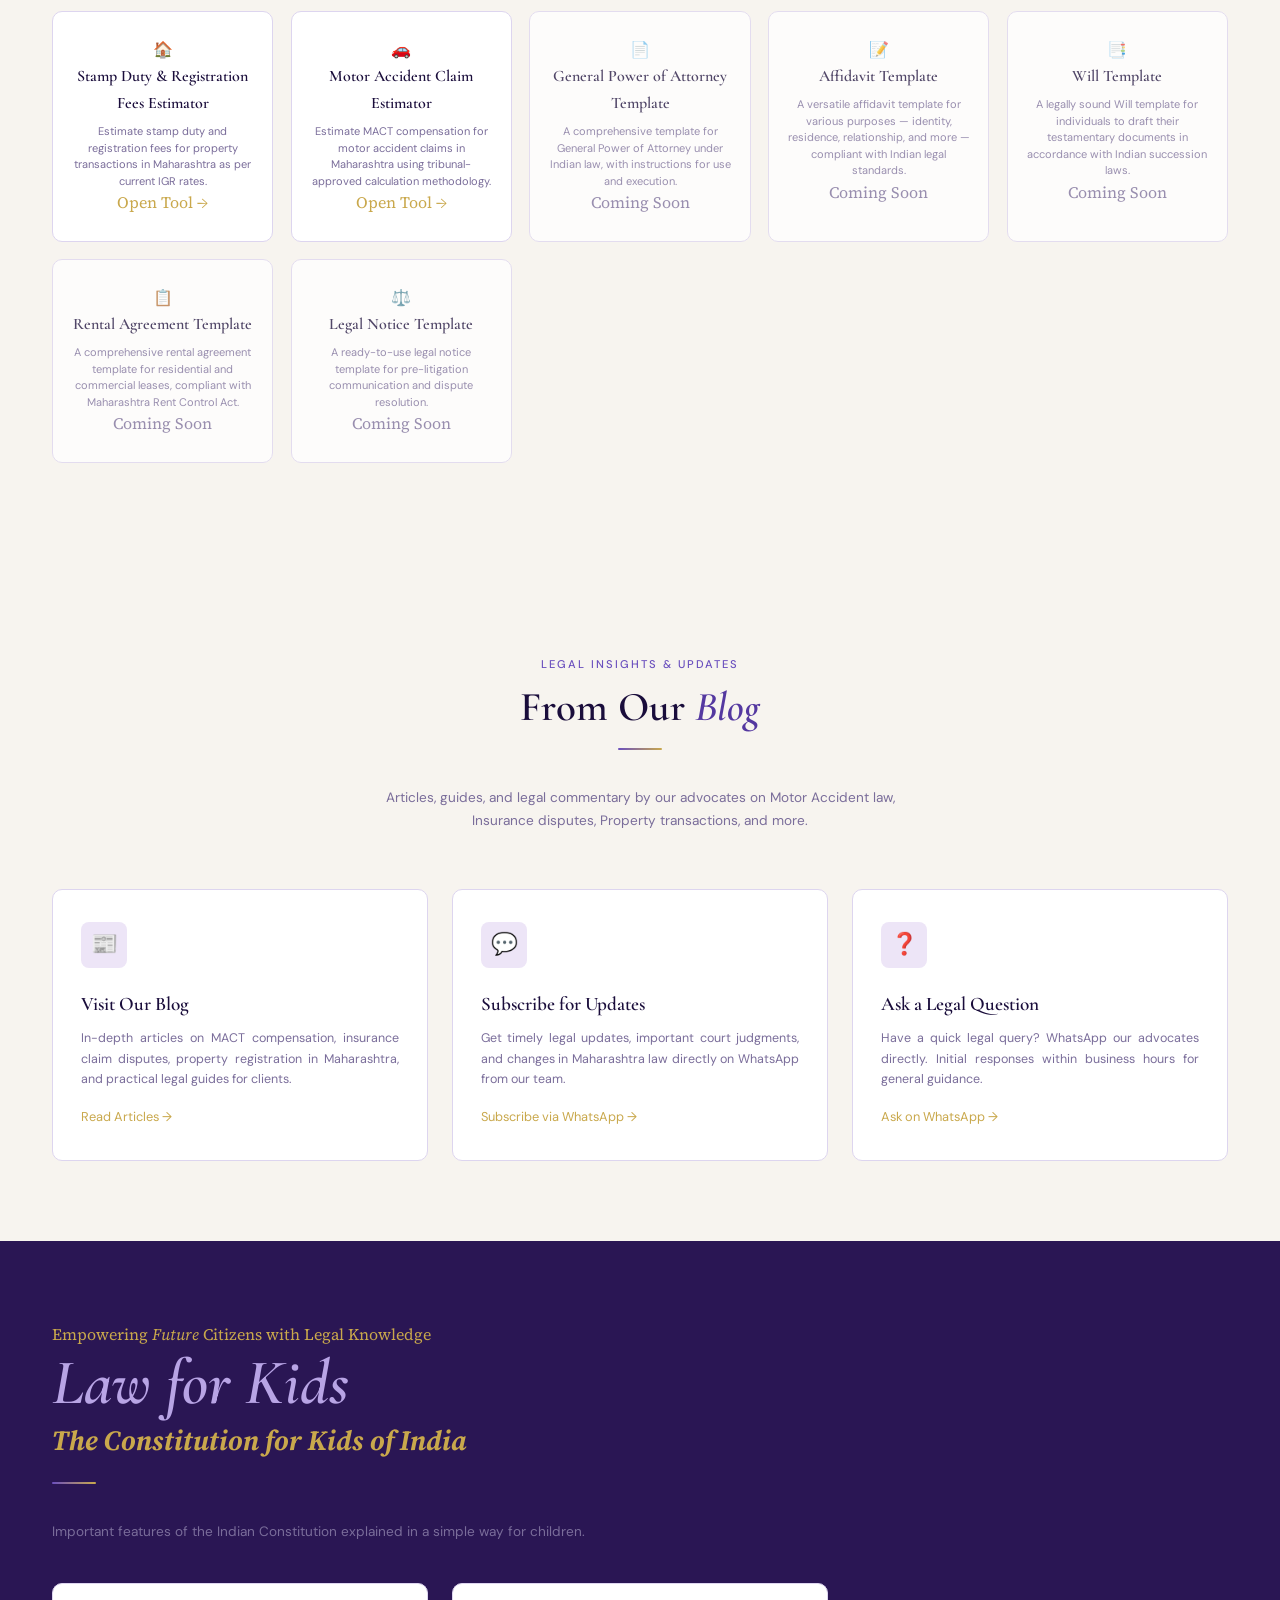
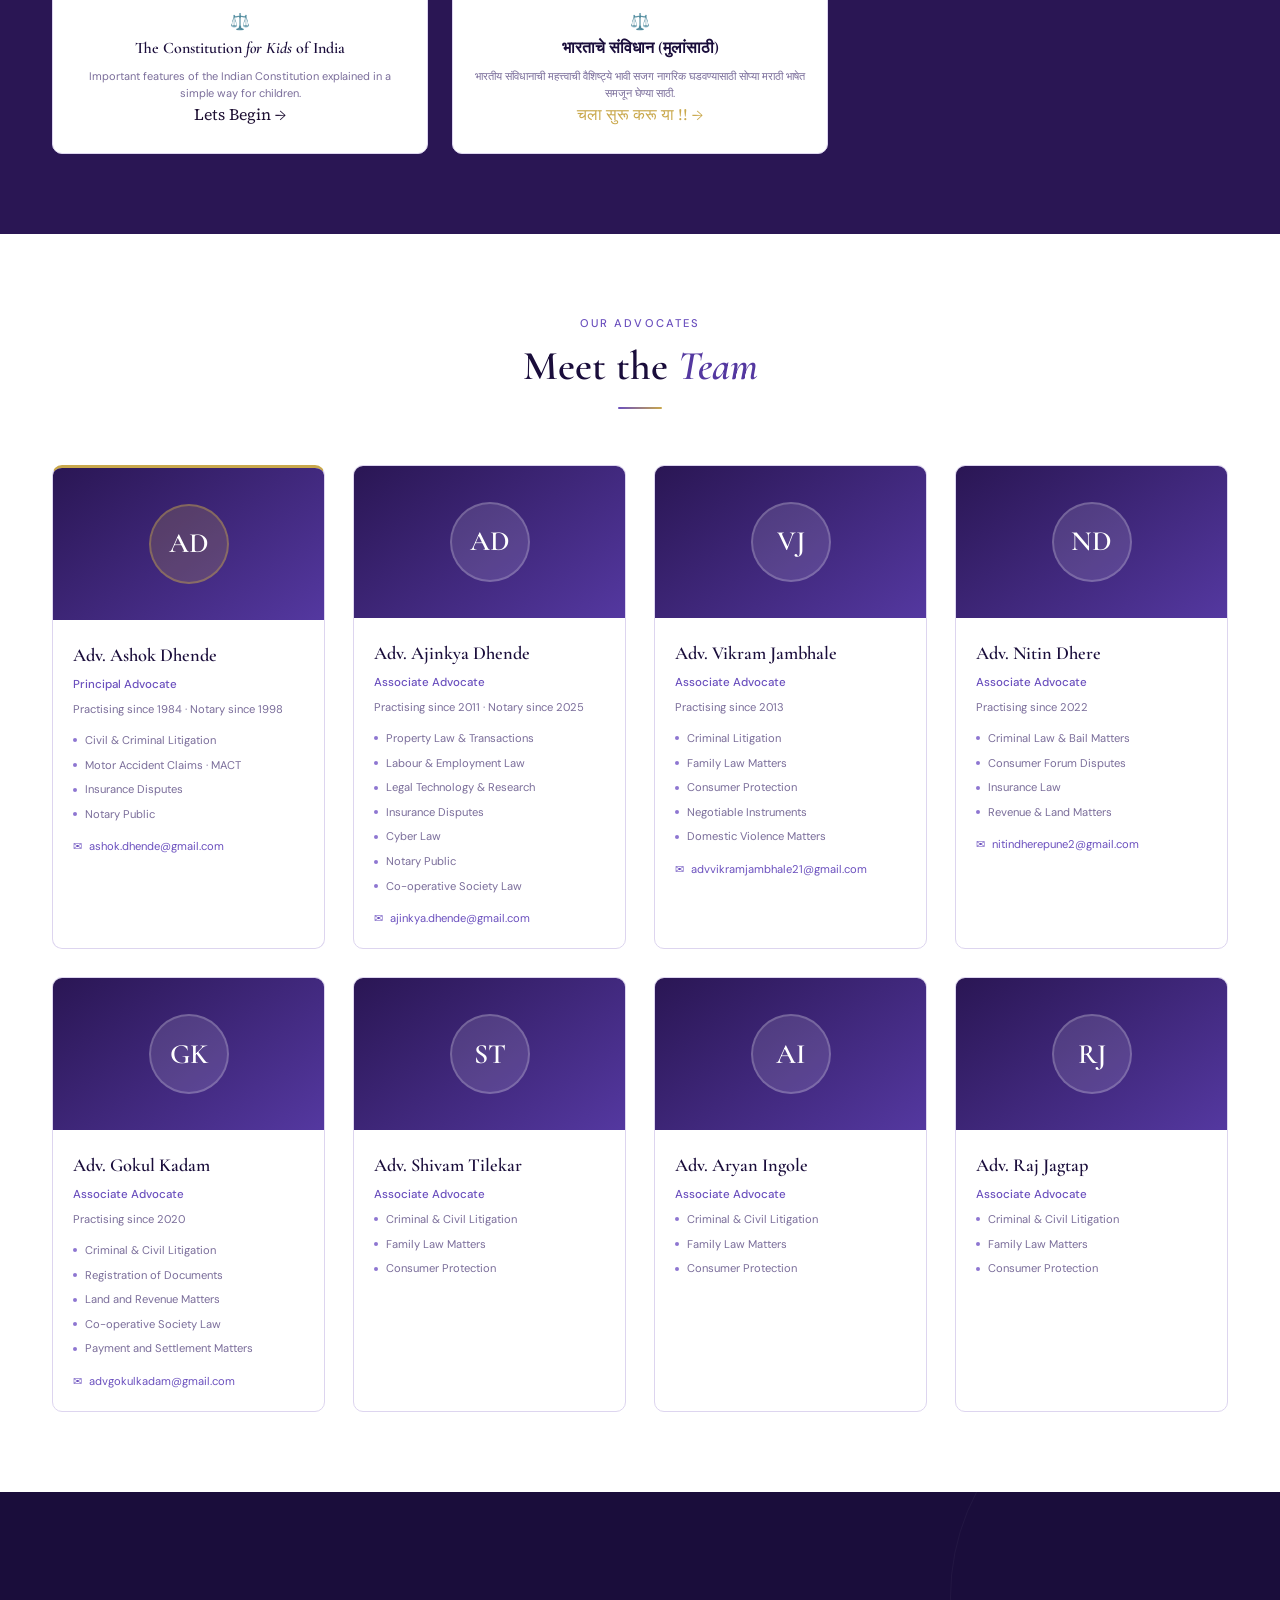
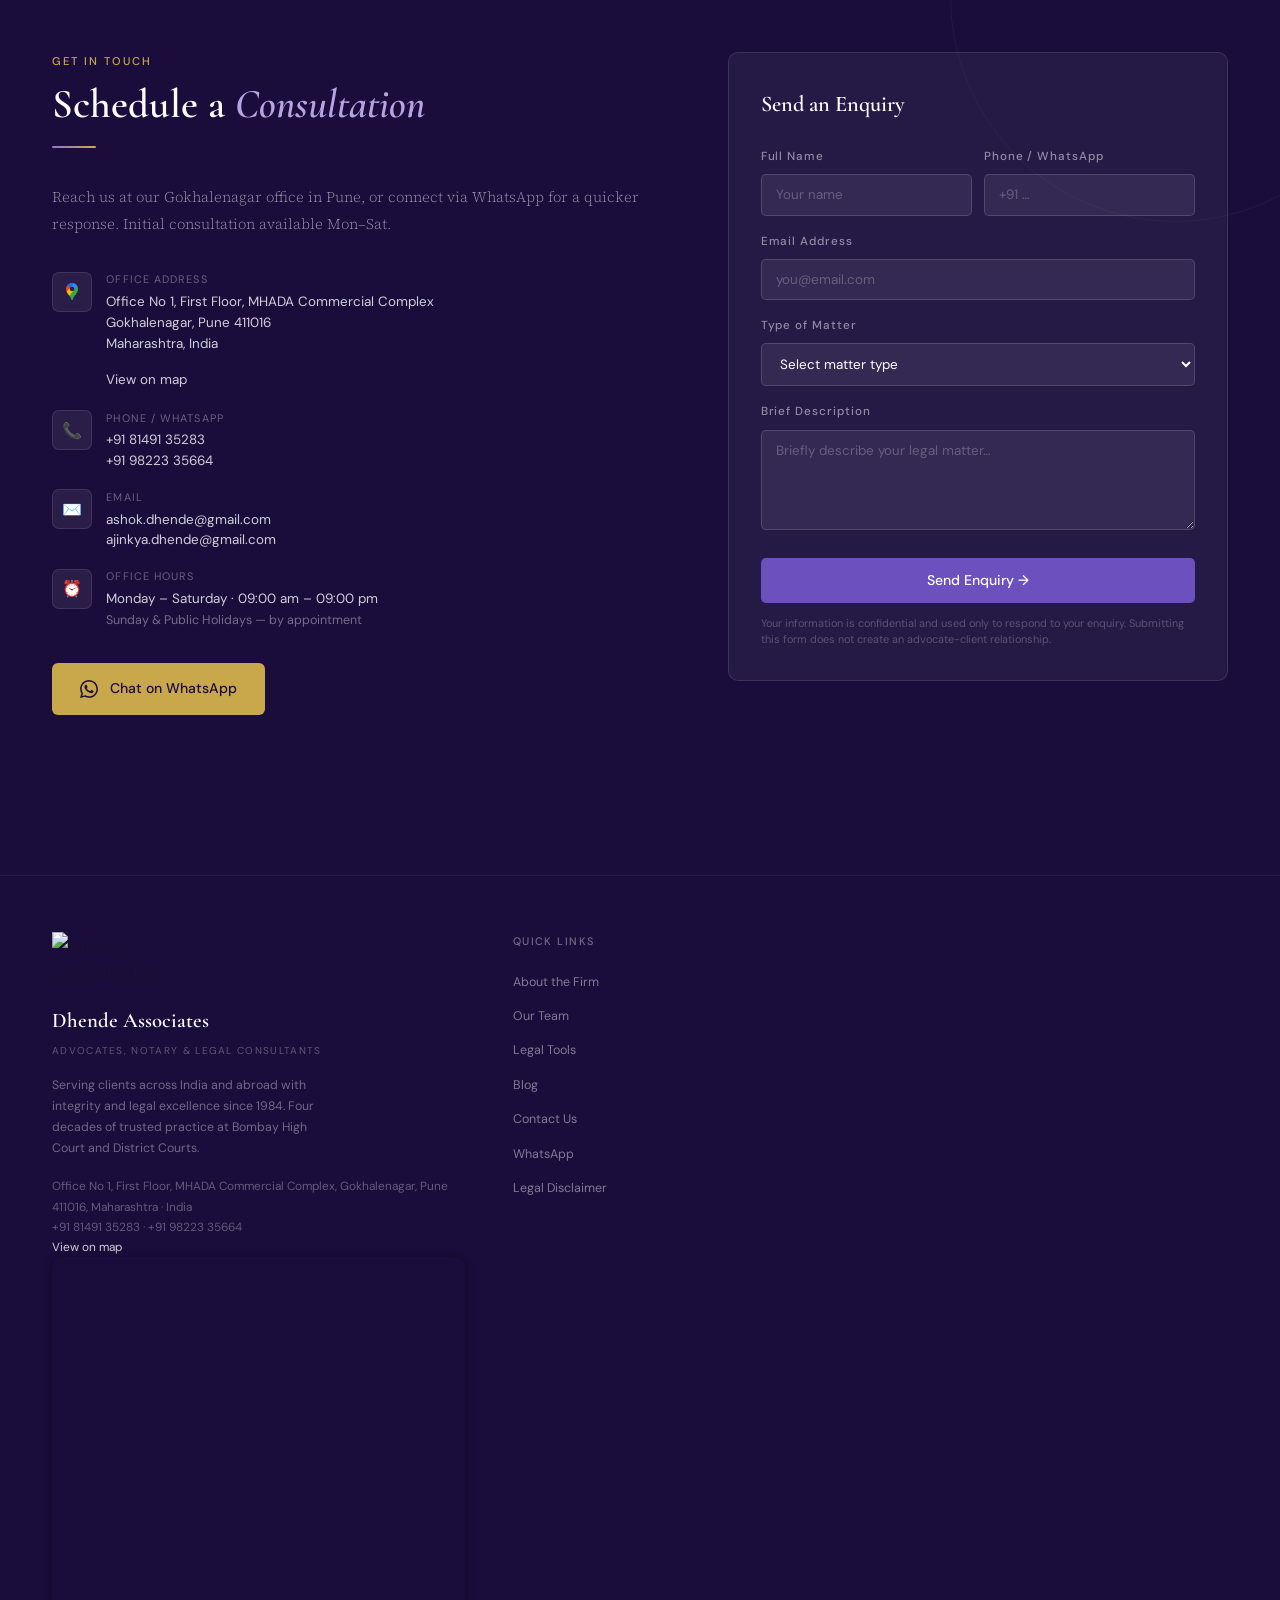
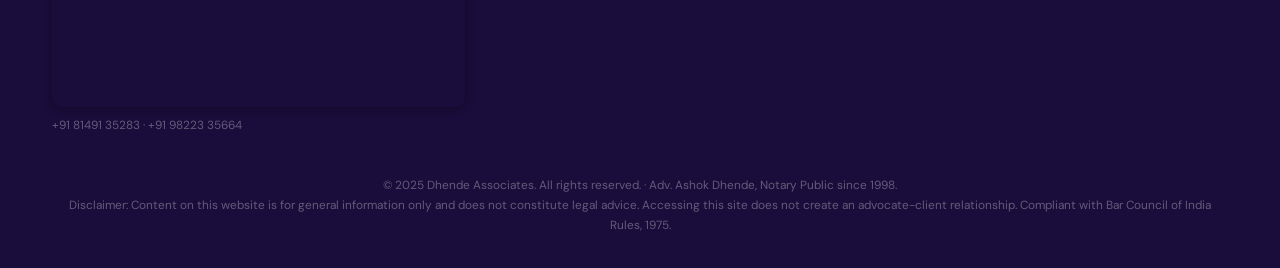
==== commit ac77a96a: "Update index.html" ====
--- a/index.html
+++ b/index.html
@@ -551,9 +551,6 @@
 <div id="disclaimer-overlay">
   <div class="disc-box">
      <div class="disc-header">
-      <div>
-         <div><img style="width: 150px; height:150px;"src="favicon.png"class="disc-logo;aligncenter; margin auto;"/></div> 
-      </div>
       <div class="disc-title aligntextcenter">Legal Disclaimer</div>
       <div class="disc-sub1 aligntextcenter">Dhende Associates</div>
       <div class="disc-sub aligntextcenter">Advocates &amp; Notary</div>
@@ -1010,7 +1007,7 @@
  <div class="container">
       <div part of the tools section, but with content focused on educational resources for children. This section provides simplified explanations of the Indian Constitution and other legal concepts to help kids understand their rights and duties the legal system in an engaging way. The tools offered include resources in both English and Marathi to cater to a wider audience of young learners.</div>
     <div class="Hero-H1 reveal" style="color:var(--gold);font: size 1em;margin-bottom:0;">Empowering <em>Future</em> Citizens with Legal Knowledge</div>
-      <span class="hero-h1 reveal"><em>Law for Kids</em></span>
+      <span class="hero-h1 reveal;style="color:var(--gold);"><em>Law for Kids</em></span>
       <h2 class="Hero-h1 reveal center" style="color:var(--gold);font-size:1.75rem;margin-bottom:0;"><em>The Constitution for Kids of India</em></h2>
       <div class="rule"></div>
       <p class="reveal" style="font-family:var(--ff-u);font-size:.85rem;color:var(--muted);margin:0 auto">Important features of the Indian Constitution explained in a simple way for children.</p>
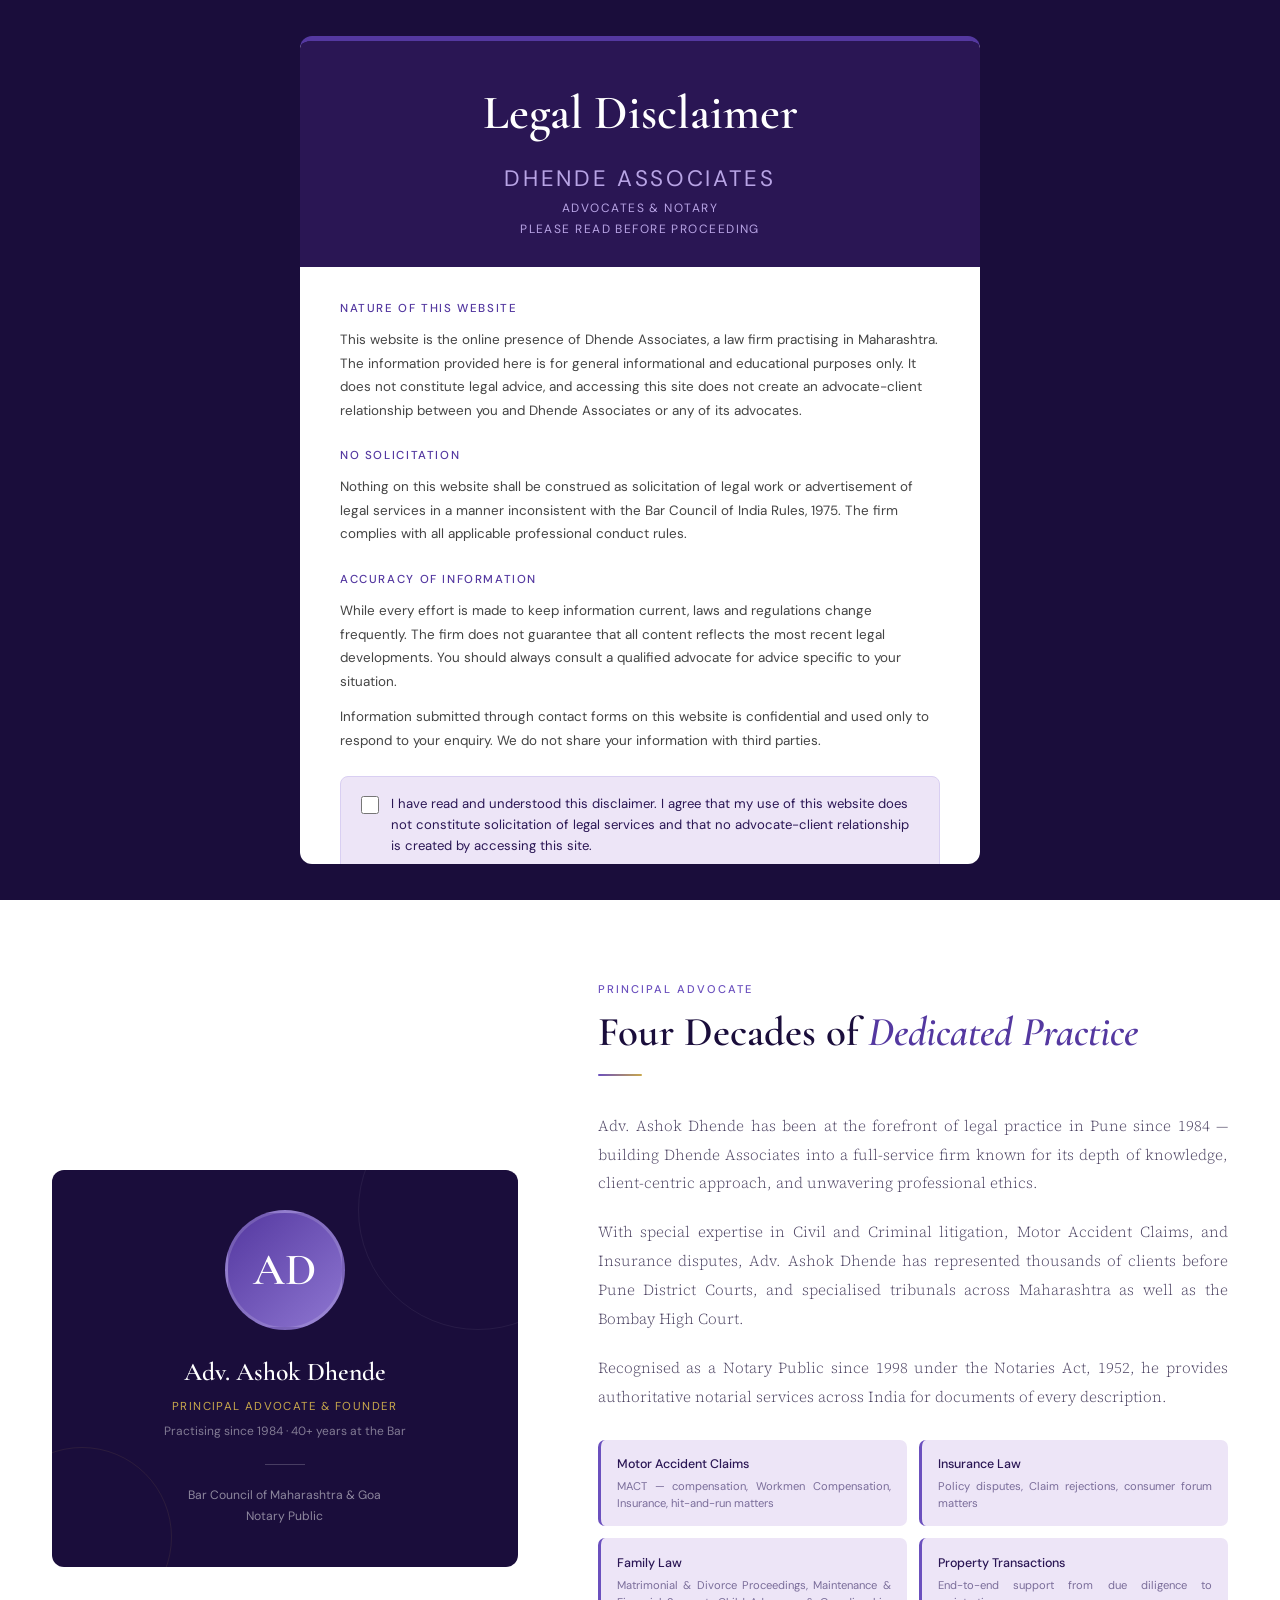
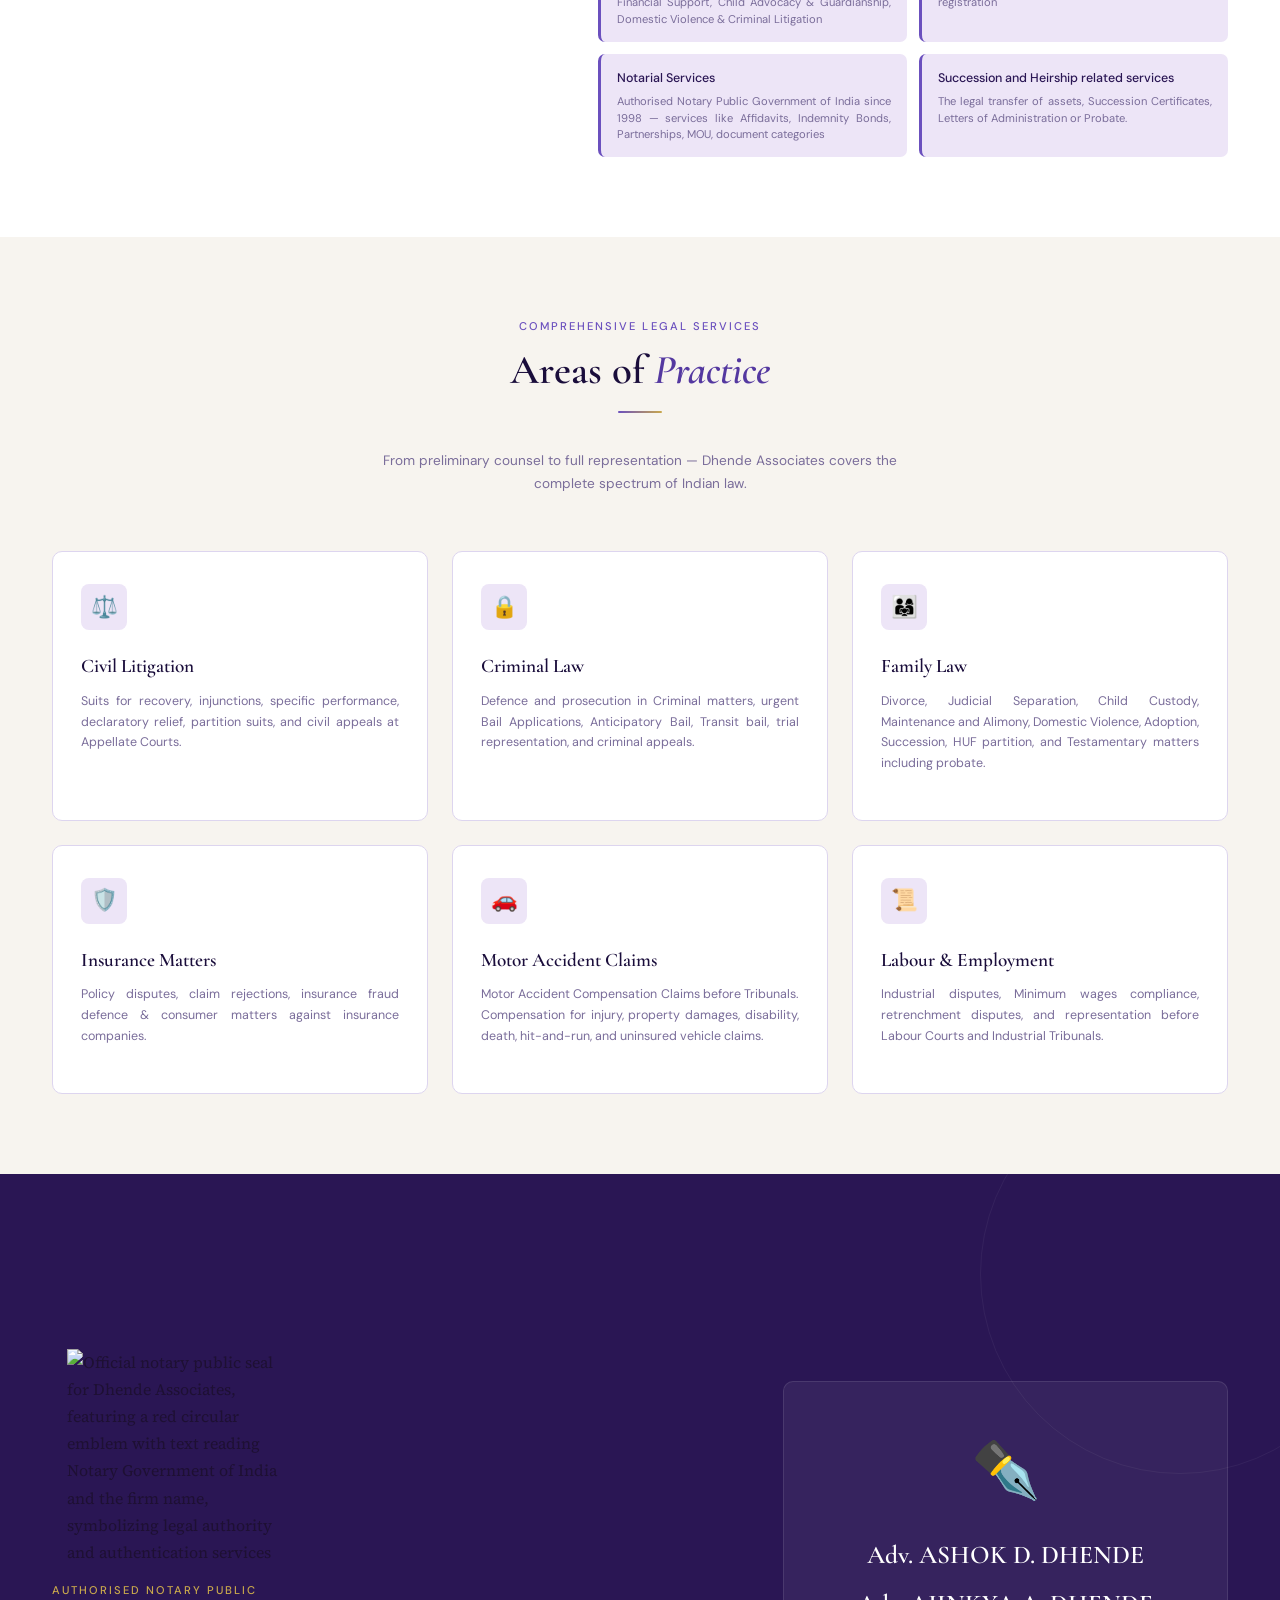
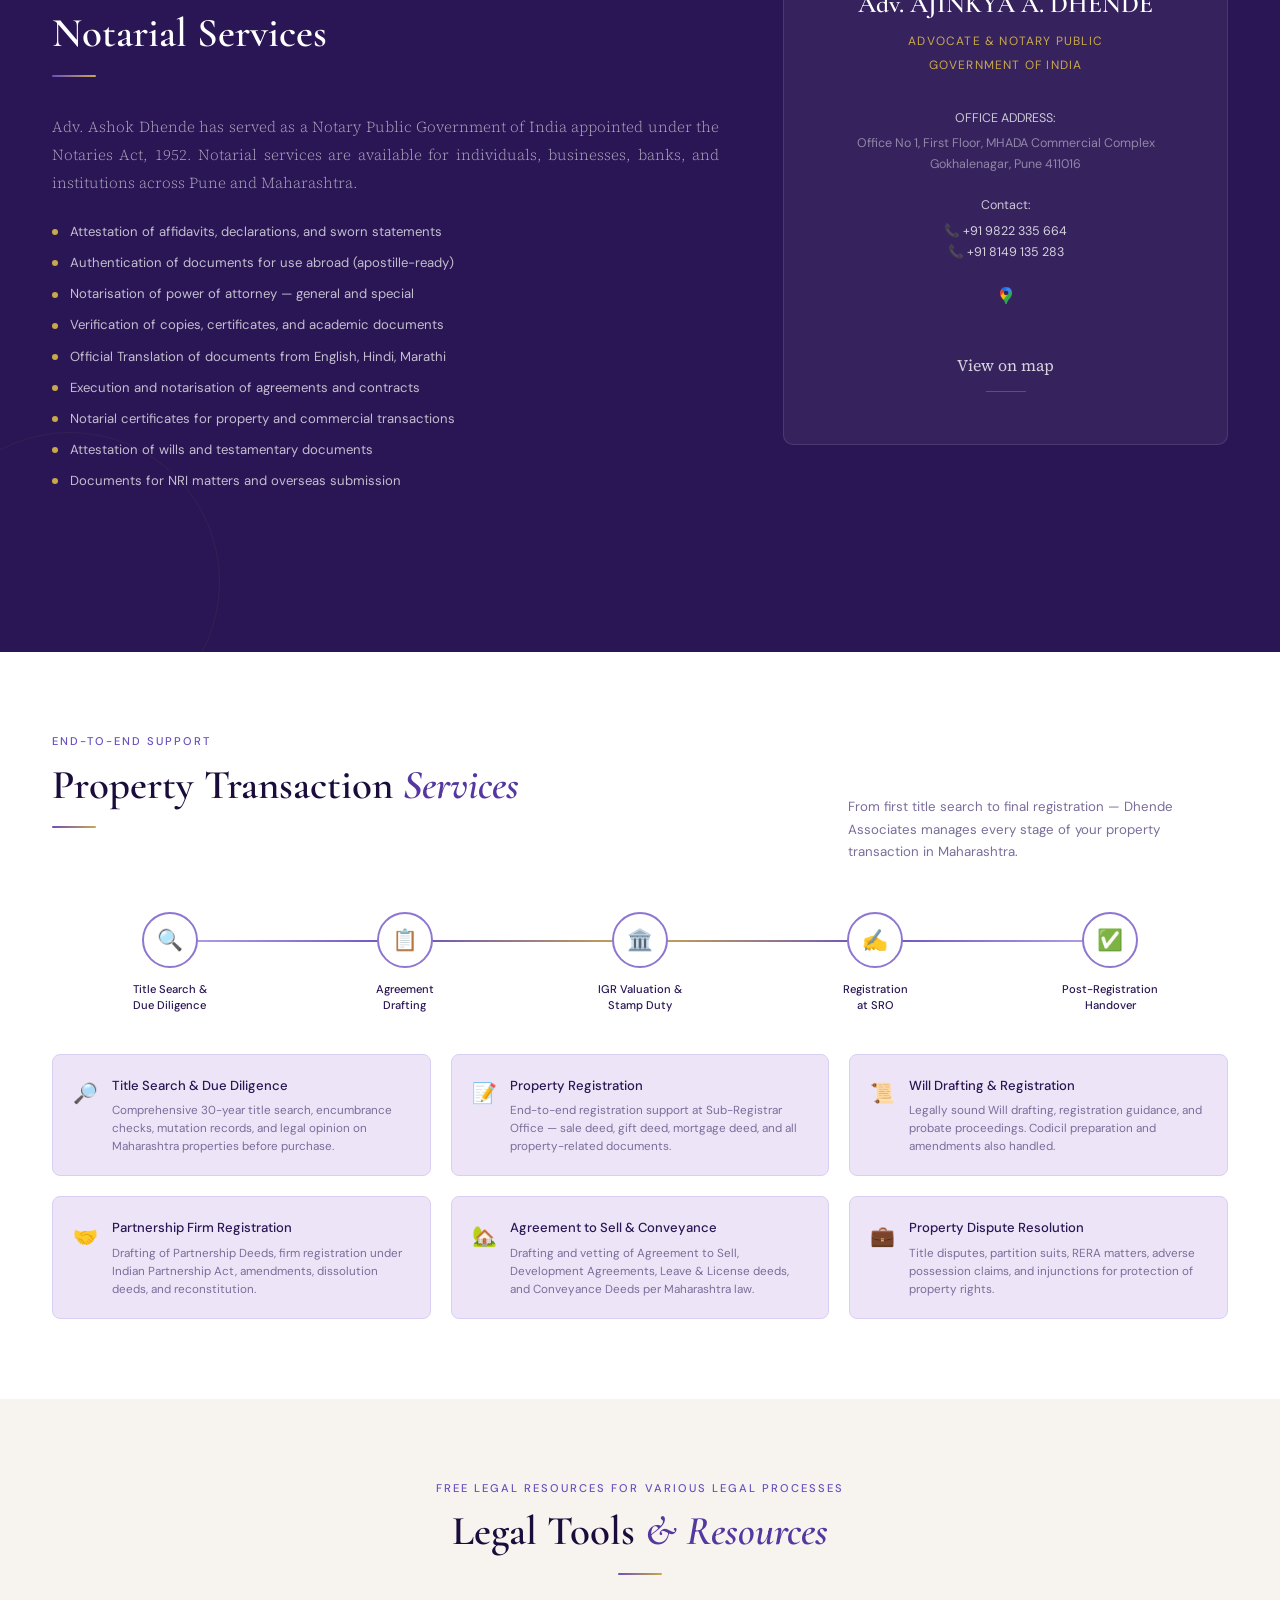
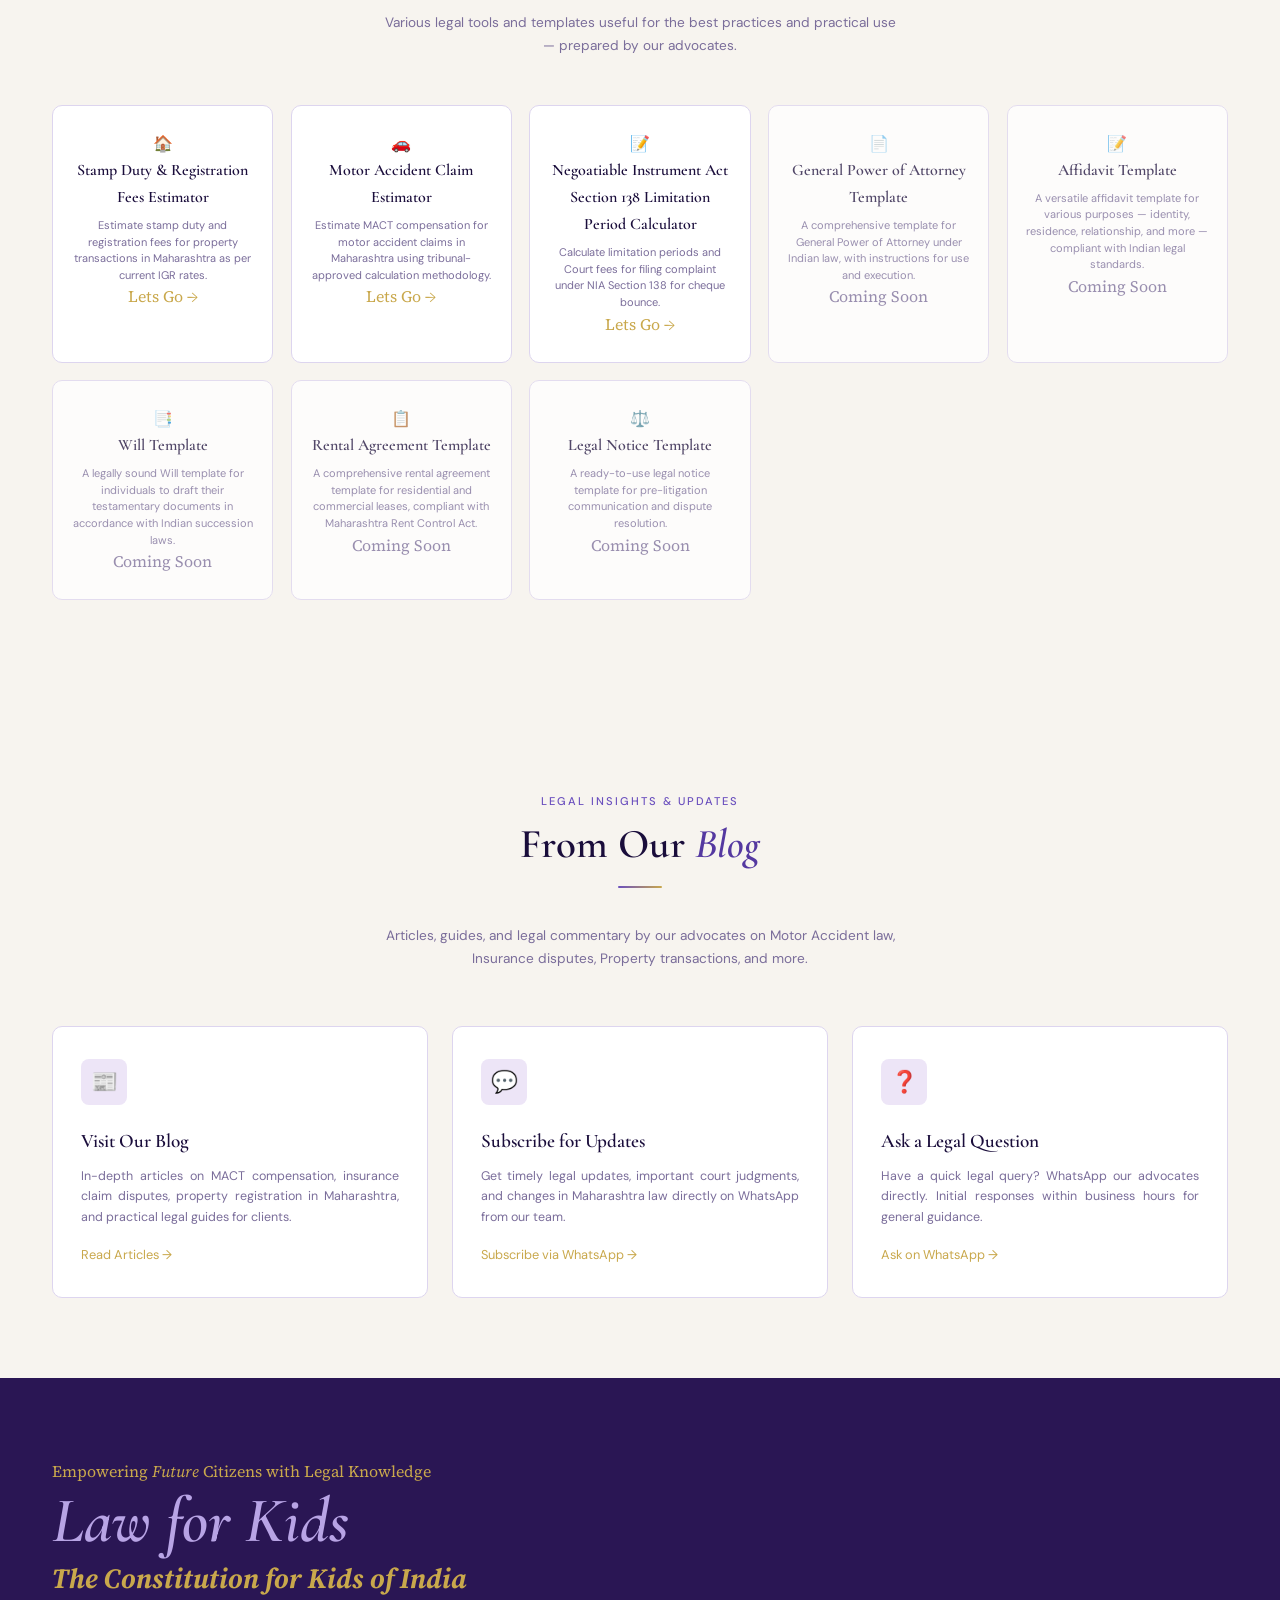
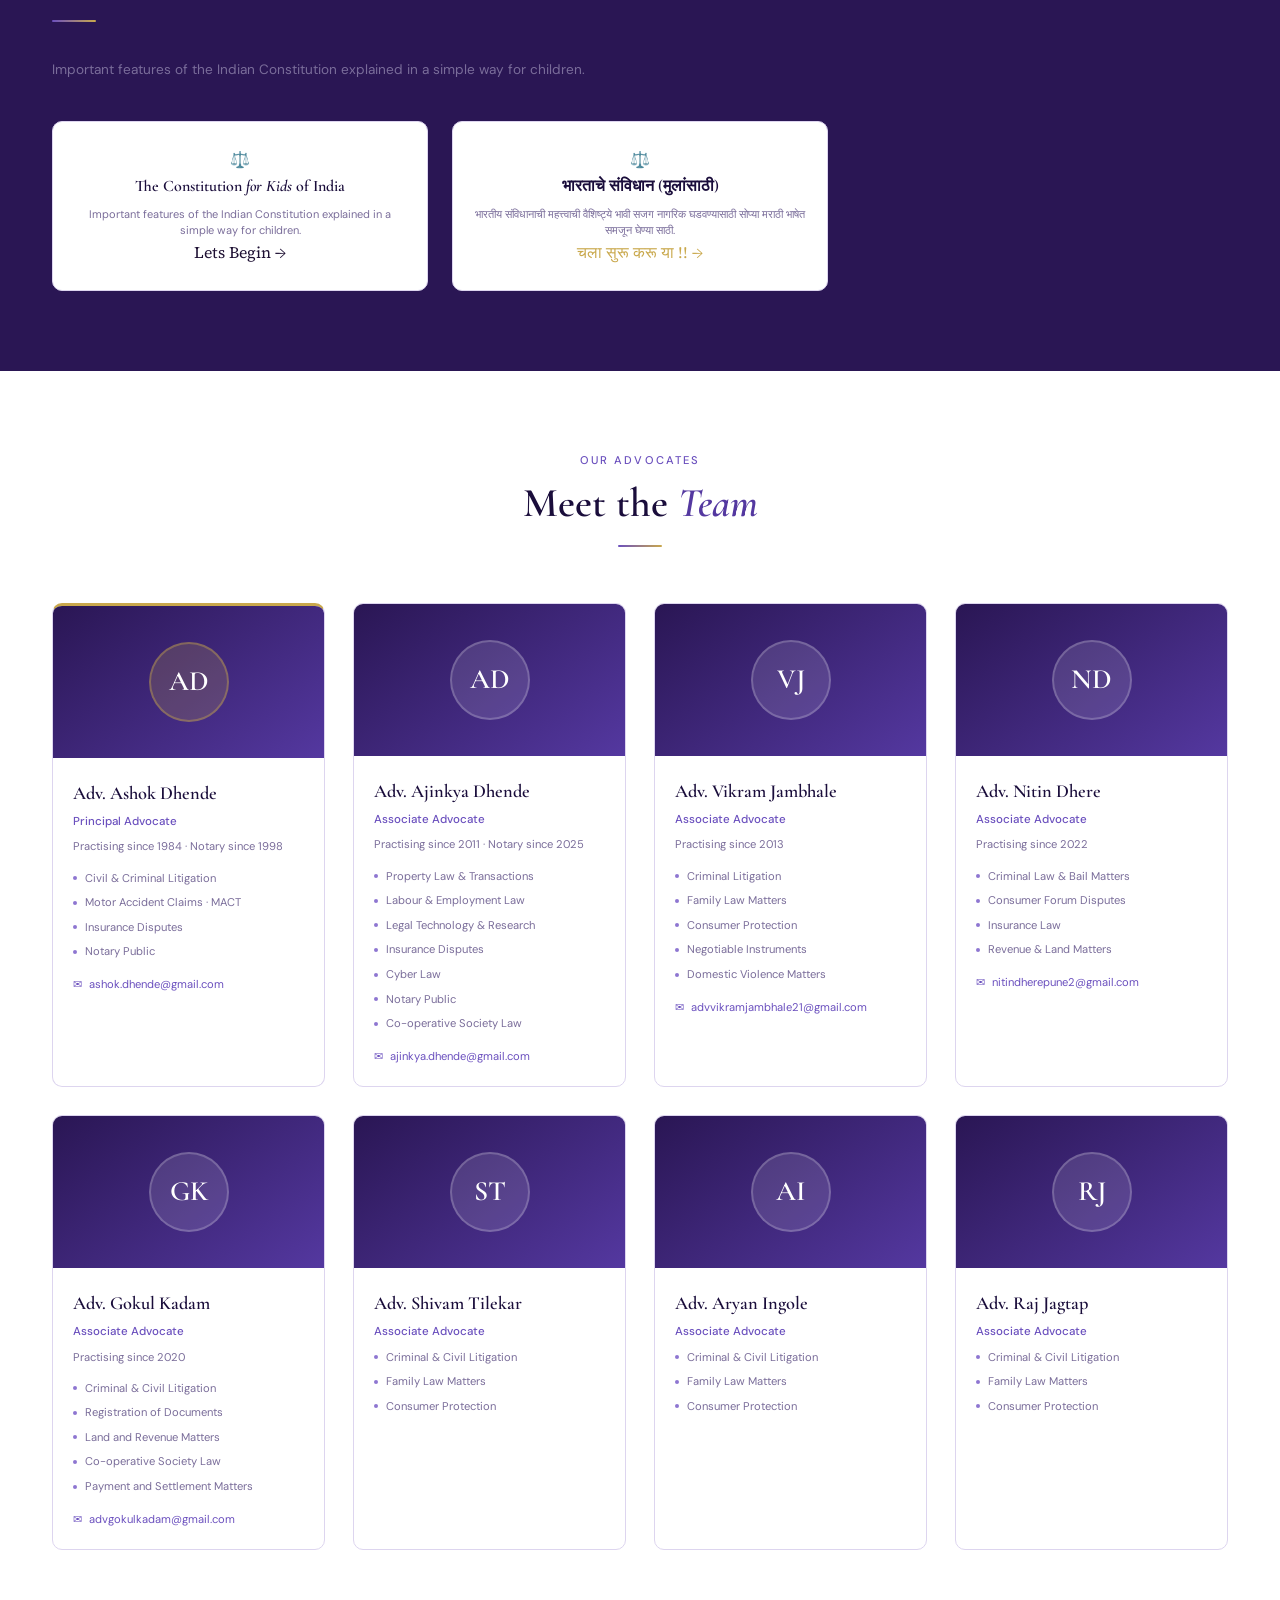
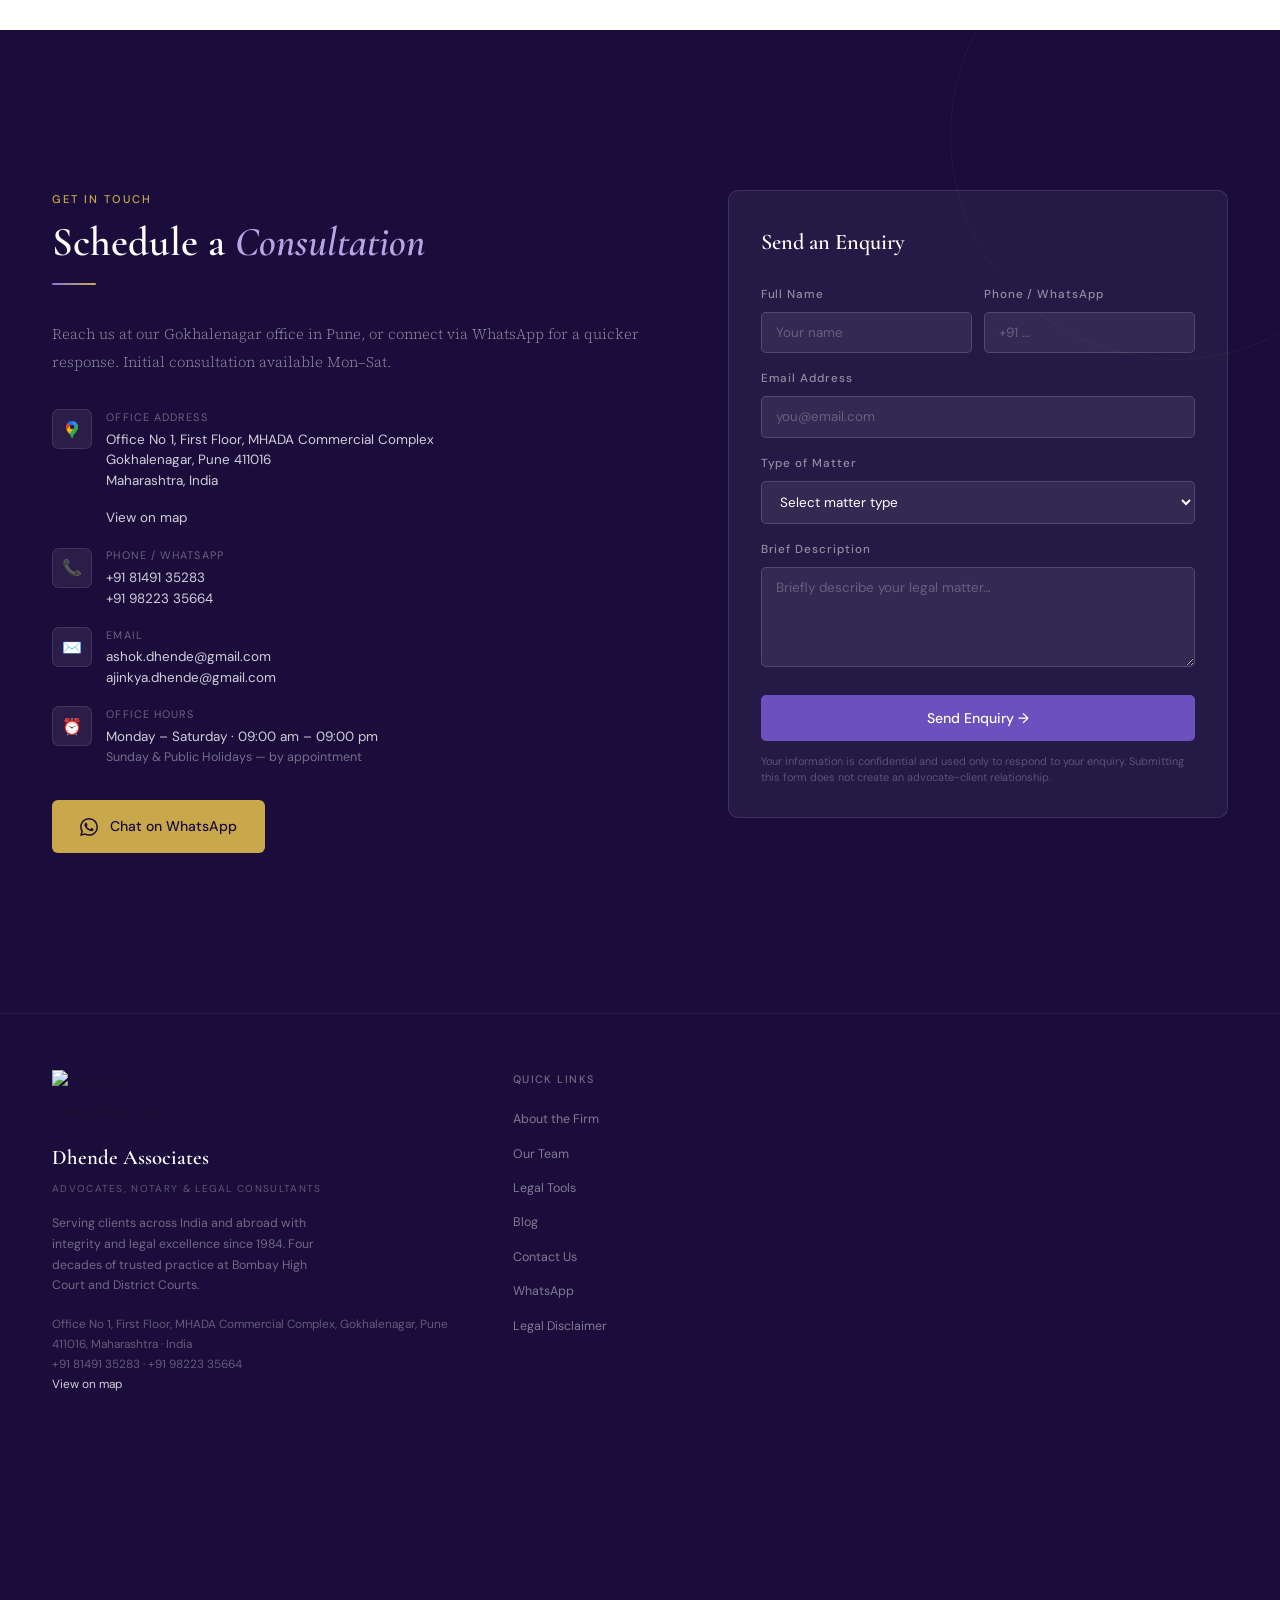
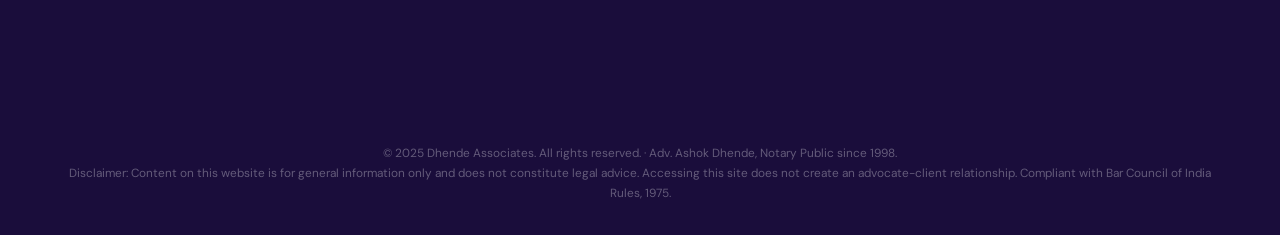
==== commit 02967c39: "Update index.html" ====
--- a/index.html
+++ b/index.html
@@ -782,7 +782,7 @@
   <div class="container" style="padding:5rem 2rem">
     <div class="notary-inner">
       <div class="reveal">
-        <div><img src="notaryicon.png" alt="Notary Stamp" style="width:150px;margin:15px;"></div>
+        <div><img src="notaryicon.png" alt="Official notary public seal for Dhende Associates, featuring a red circular emblem with text reading Notary Government of India and the firm name, symbolizing legal authority and authentication services" style="width:220px;margin:15px;"></div>
         <span class="eyebrow">Authorised Notary Public</span>
         <h2 class="section-title">Notarial Services</h2>
         <div class="rule"></div>
@@ -924,13 +924,19 @@
         <div class="tool-icon">🏠</div>
         <div class="tool-name">Stamp Duty &amp; Registration Fees Estimator</div>
         <div class="tool-desc">Estimate stamp duty and registration fees for property transactions in Maharashtra as per current IGR rates.</div>
-        <div class="tool-arrow" style="color:var(--gold)">Open Tool →</div>
+        <div class="tool-arrow" style="color:var(--gold)">Lets Go →</div>
       </a>
       <a href="macpv4.html" class="tool-card reveal reveal-d3">
         <div class="tool-icon">🚗</div>
         <div class="tool-name">Motor Accident Claim Estimator</div>
         <div class="tool-desc">Estimate MACT compensation for motor accident claims in Maharashtra using tribunal-approved calculation methodology.</div>
-        <div class="tool-arrow" style="color:var(--gold)">Open Tool →</div>
+        <div class="tool-arrow" style="color:var(--gold)">Lets Go →</div>
+      </a>
+      <a href="nia_138_limitation.html" class="tool-card reveal reveal-d3">
+        <div class="tool-icon">📝</div> 
+        <div class="tool-name">Negoatiable Instrument Act Section 138 Limitation Period Calculator</div>
+        <div class="tool-desc">Calculate limitation periods and Court fees for filing complaint under NIA Section 138 for cheque bounce.</div>
+        <div class="tool-arrow" style="color:var(--gold)">Lets Go →</div>
       </a>
       <div class="tool-card reveal reveal-d4" style="cursor:default;opacity:.75;">
         <div class="tool-icon">📄</div>
@@ -1332,21 +1338,9 @@
         <div class="footer-addr">
           <a class="footer-addr" href="https://maps.app.goo.gl/FT5mNgG5bBRJW8A99" style="color:rgba(255,255,255,.8);animation:pulseGold 2s infinite;" target="_blank" rel="noopener">View on map</a>
         </div>
-
-       <iframe
-  src="https://maps.google.com/maps?q=Advocate+Ashok+Dhende+and+Associates,+MHADA+Trimurti+Commercial+Complex,+Gokhalenagar,+Pune,+Maharashtra+411016&output=embed&z=17"
-  width="100%"
-  height="450"
-  style="border:0; border-radius:10px; box-shadow: 0 2px 10px rgba(0,0,0,0.3);"
-  allowfullscreen=""
-  loading="lazy"
-  referrerpolicy="no-referrer-when-downgrade"
-  title="Dhende Associates - Location">
-</iframe>
+<iframe src="https://www.google.com/maps/embed?pb=!1m18!1m12!1m3!1d674.005644921228!2d73.82680121409193!3d18.527522543664382!2m3!1f0!2f0.000029515797663748344!3f0!3m2!1i1024!2i768!4f13.1!3m3!1m2!1s0x3bc2bf7629973f4f%3A0xea00cb8b7ee510a0!2sAdvocate%20Ashok%20Dhende%20and%20Associates!5e0!3m2!1sen!2sin!4v1775886261204!5m2!1sen!2sin" width="60%" height="300" style="border:0;" allowfullscreen="" loading="lazy" referrerpolicy="no-referrer-when-downgrade"></iframe>
         
-        <div class="footer-addr">
-          +91 81491 35283 · +91 98223 35664
-        </div>
+        
       </div>
       <div>
         <div class="footer-col-title">Quick Links</div>
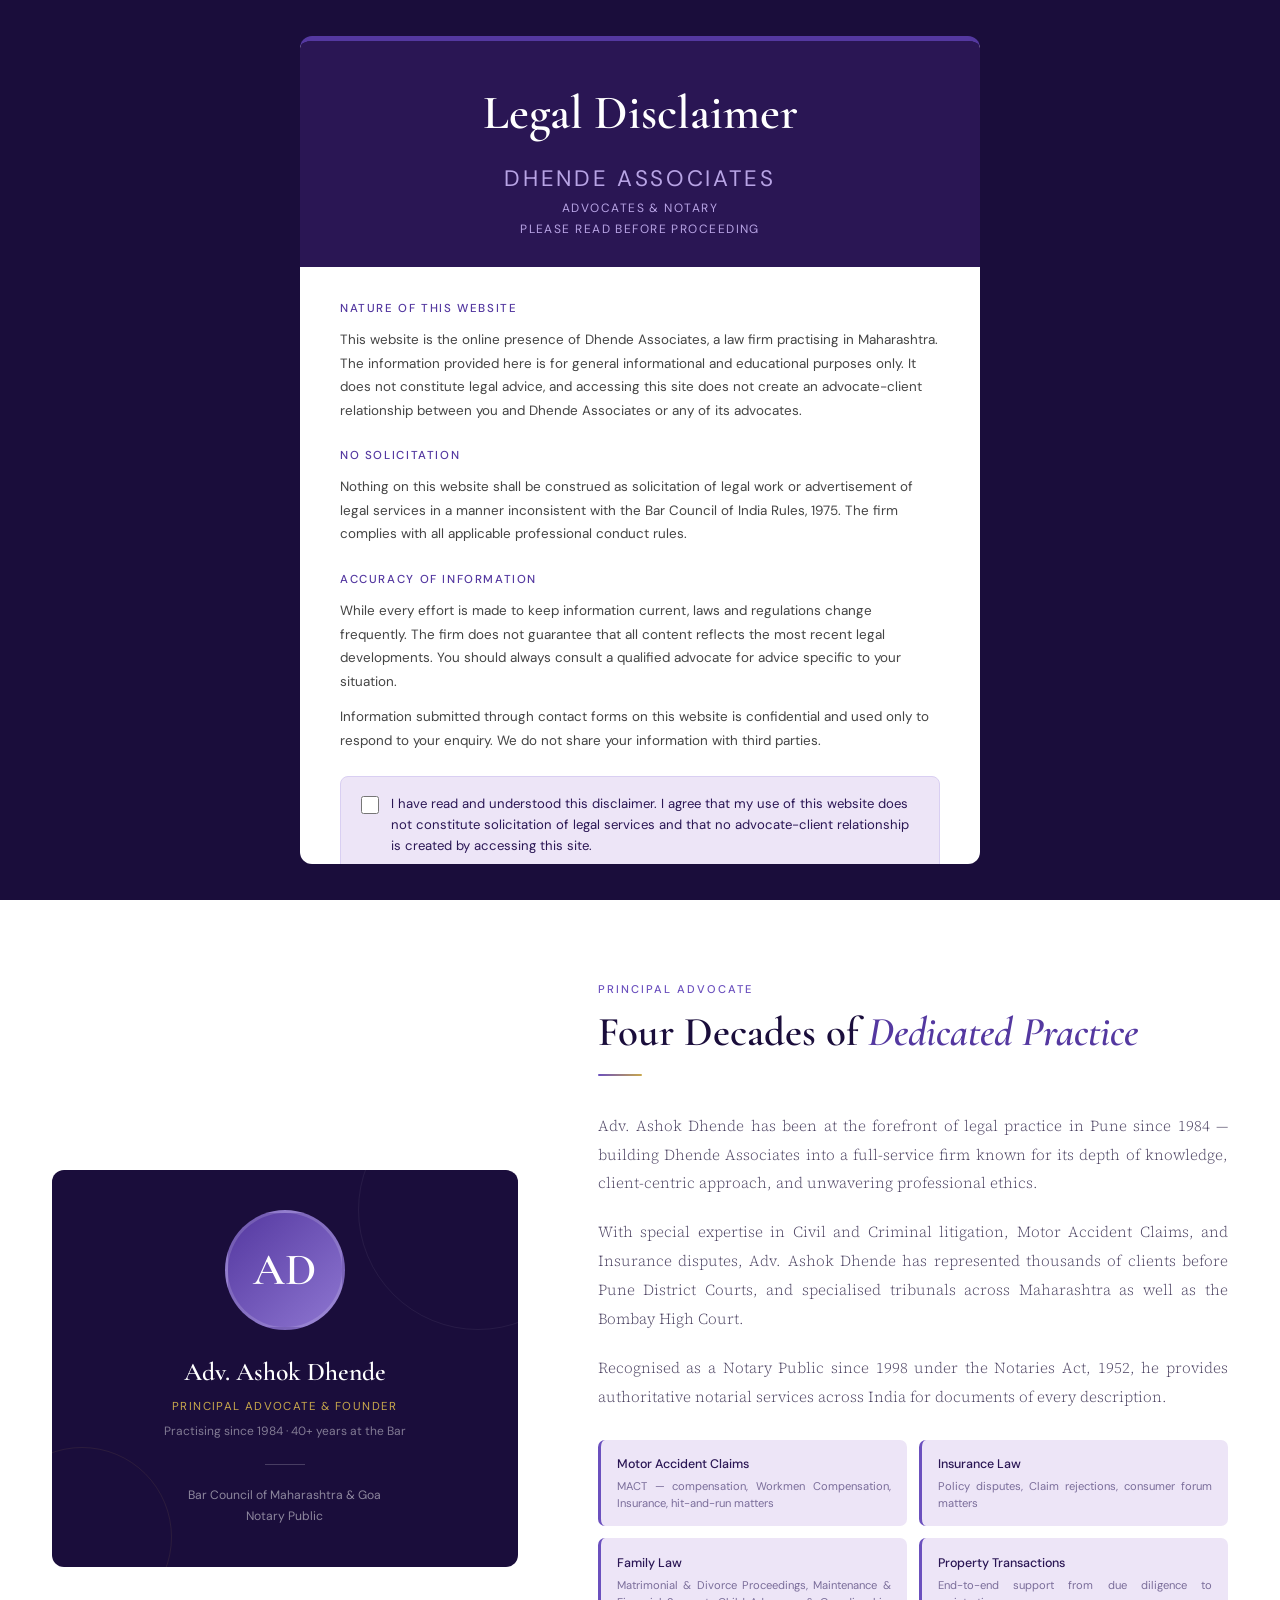
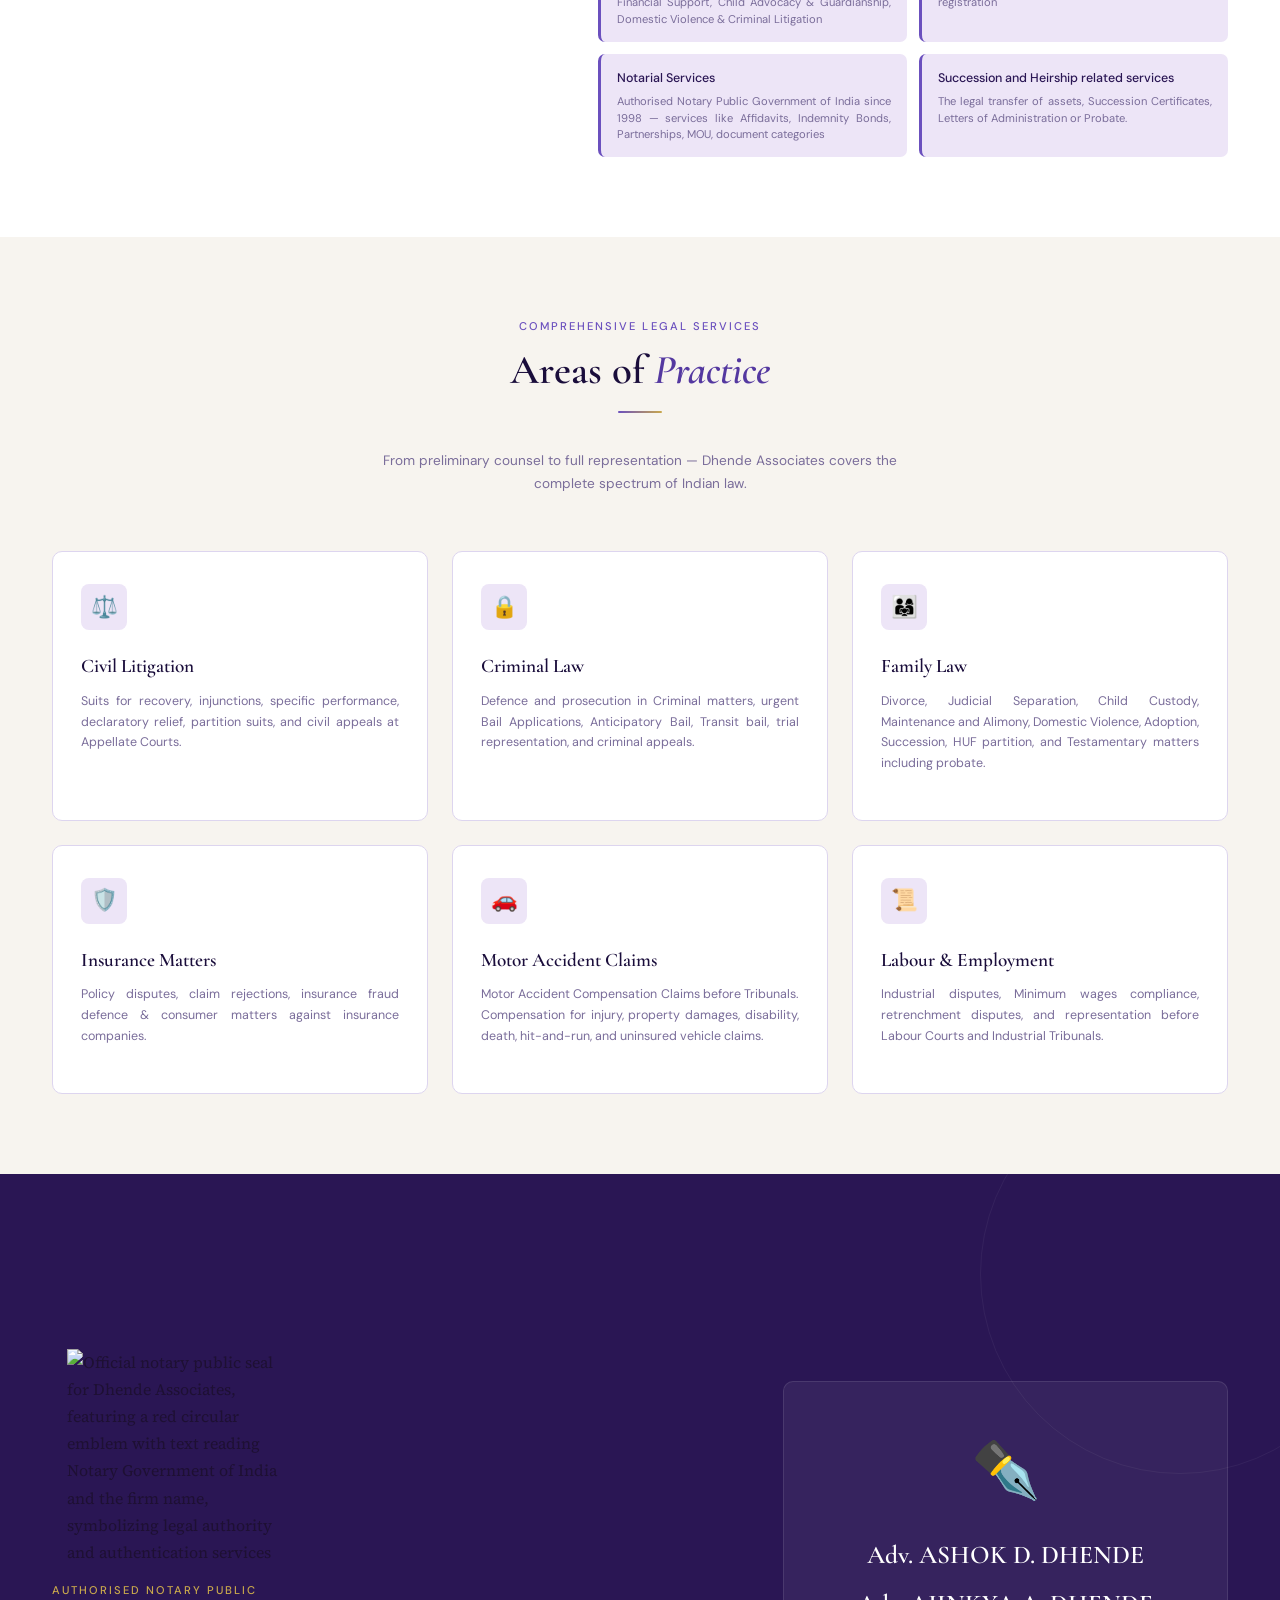
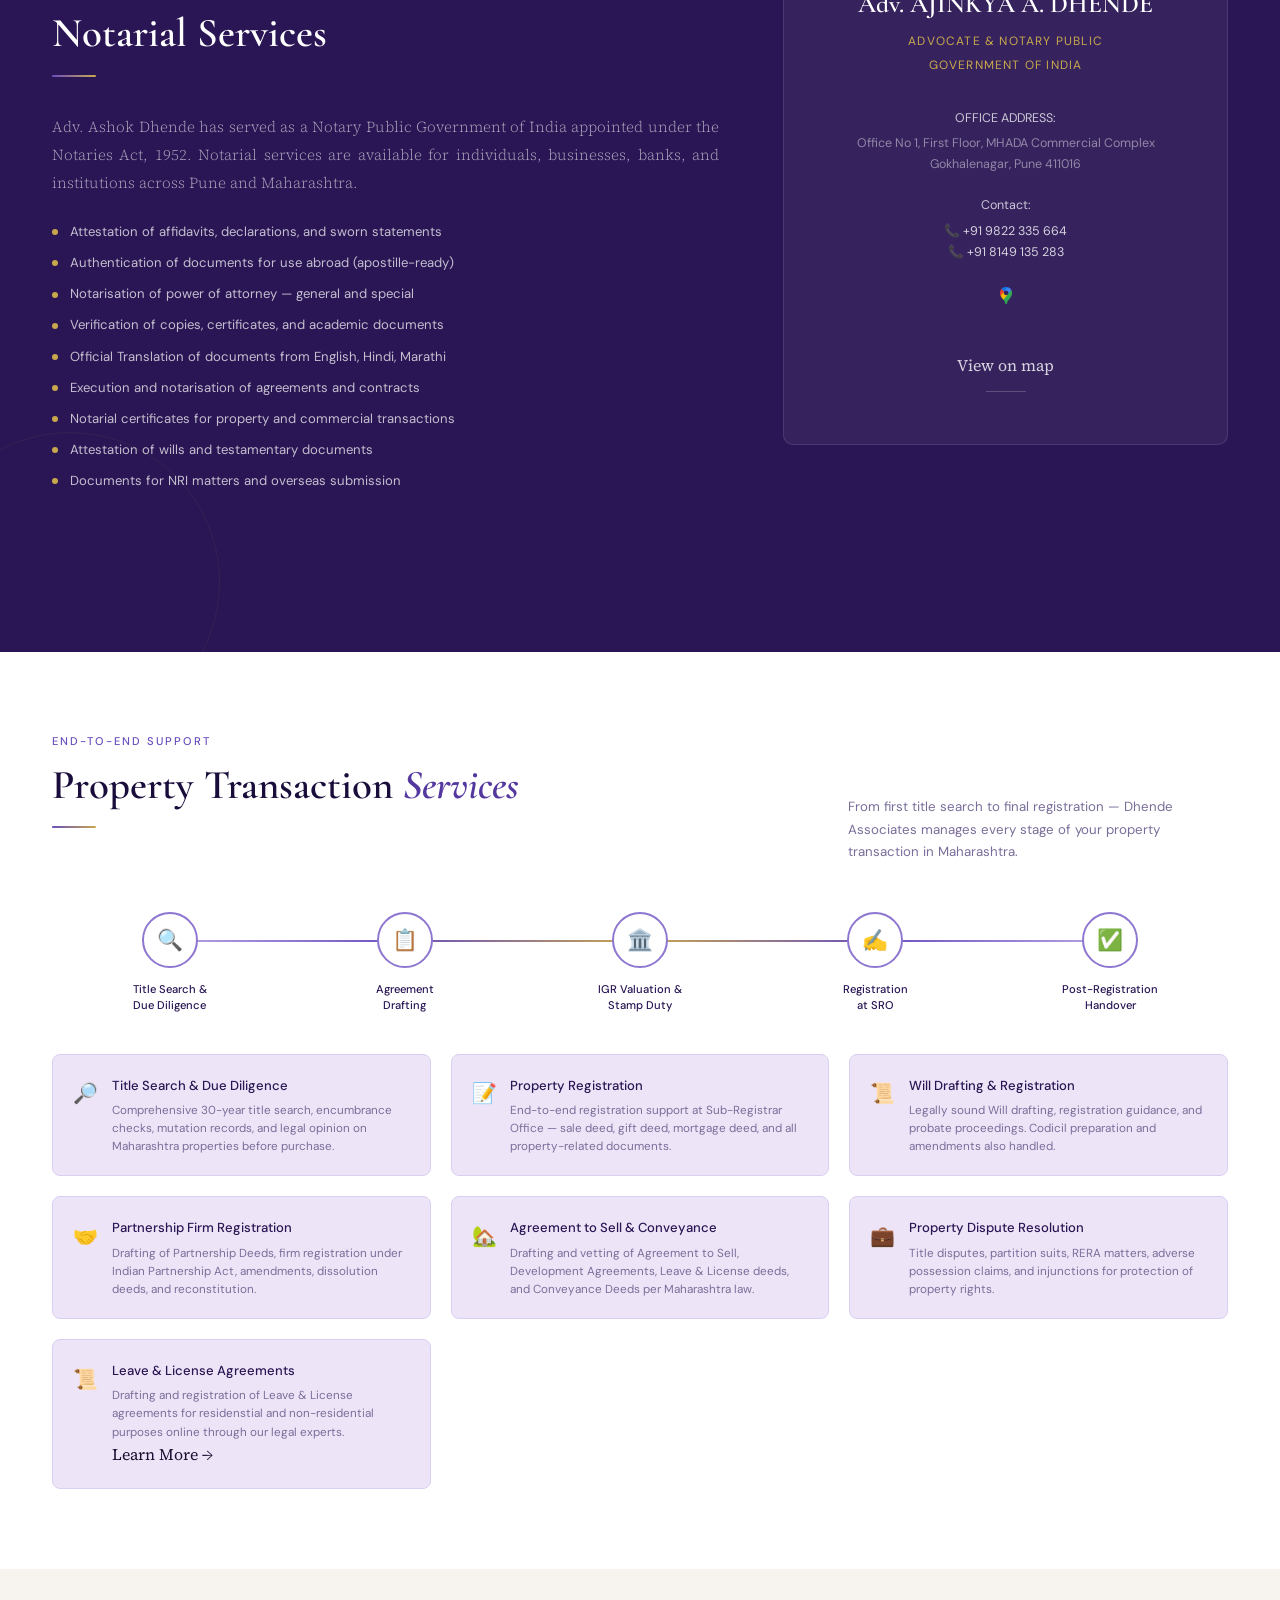
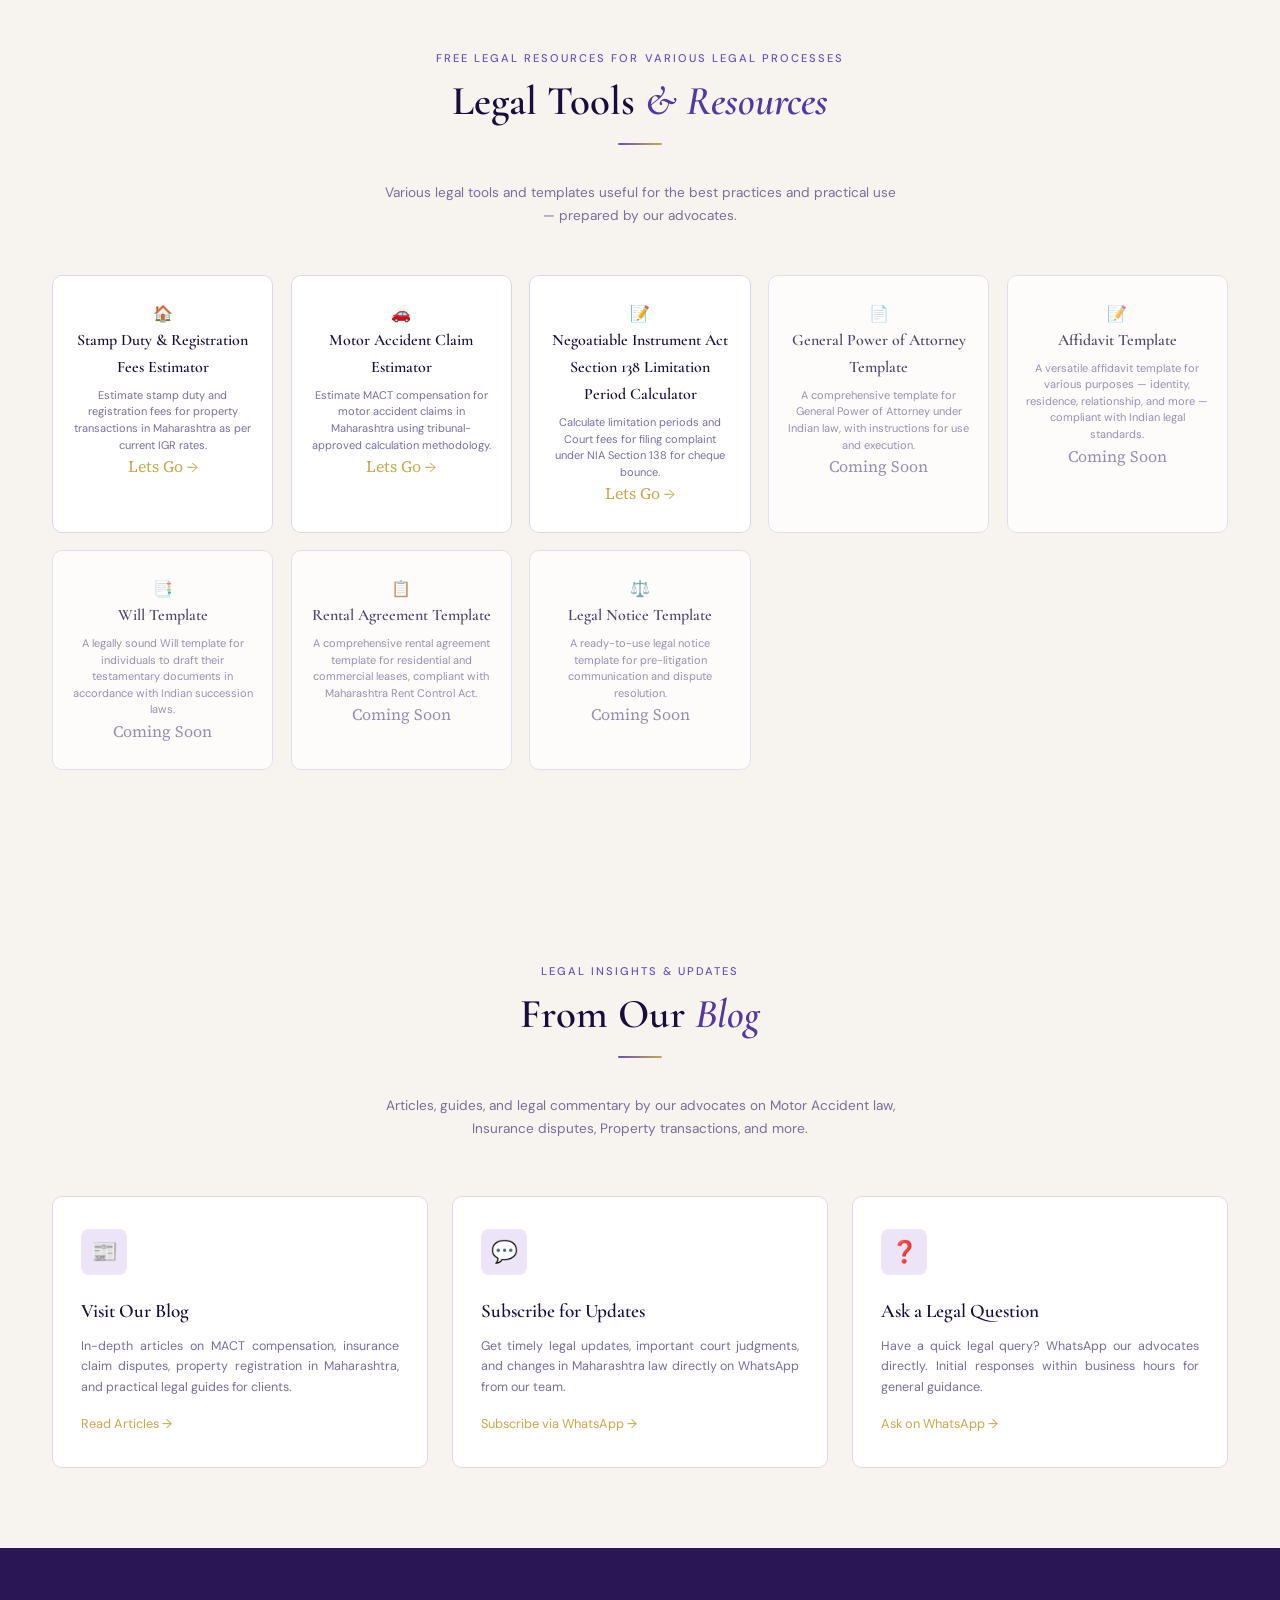
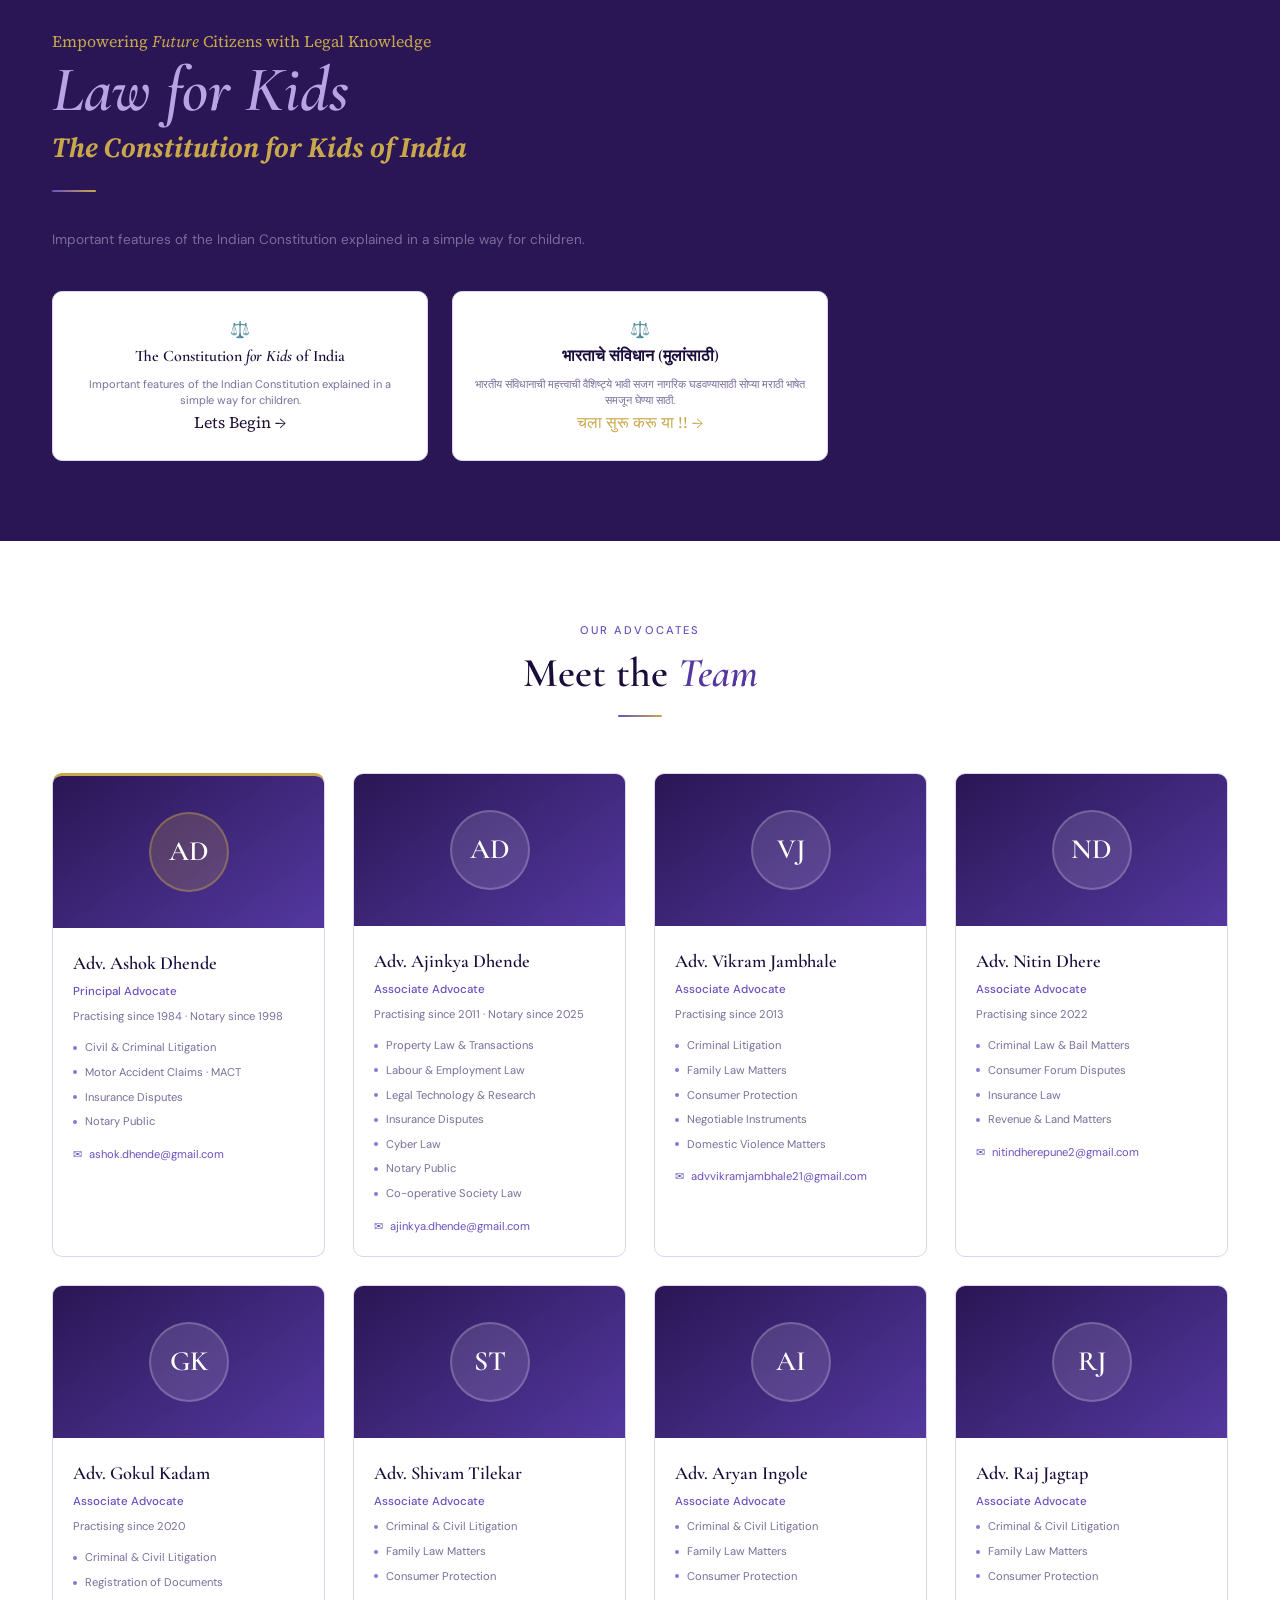
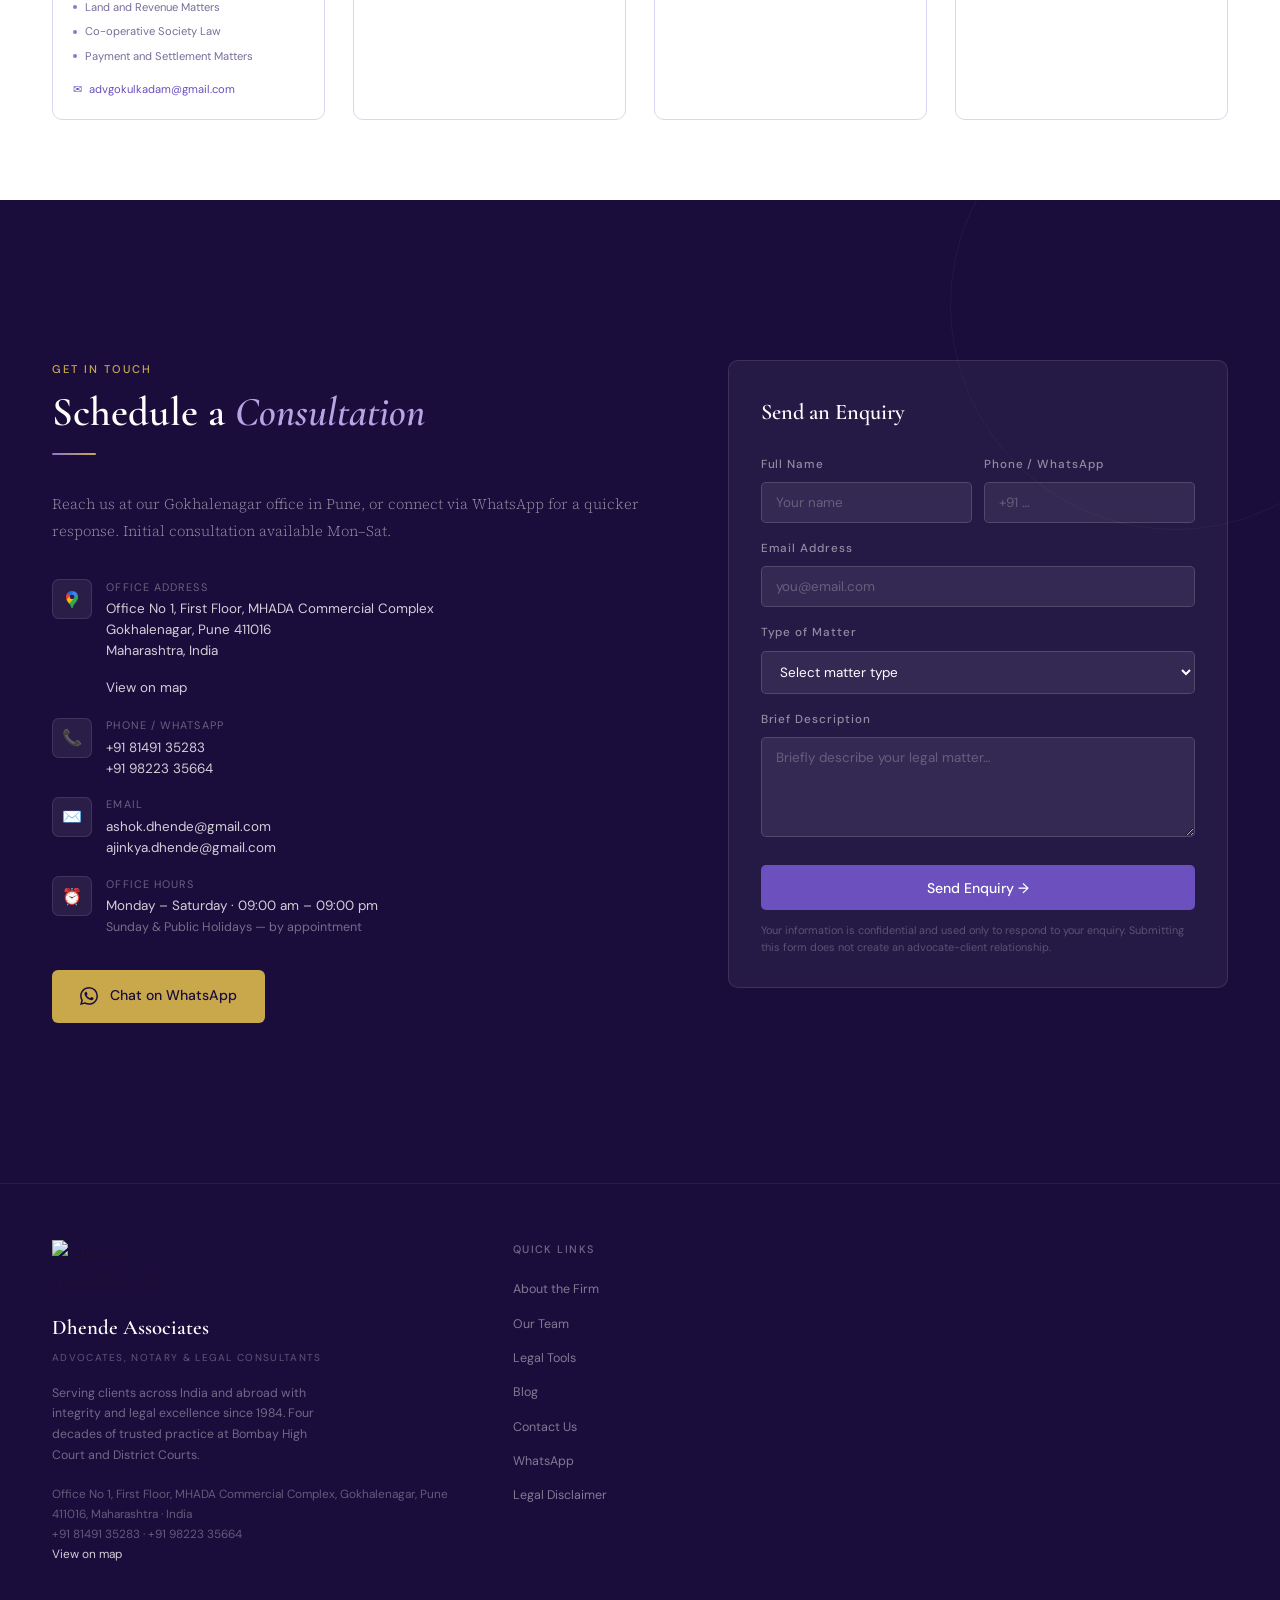
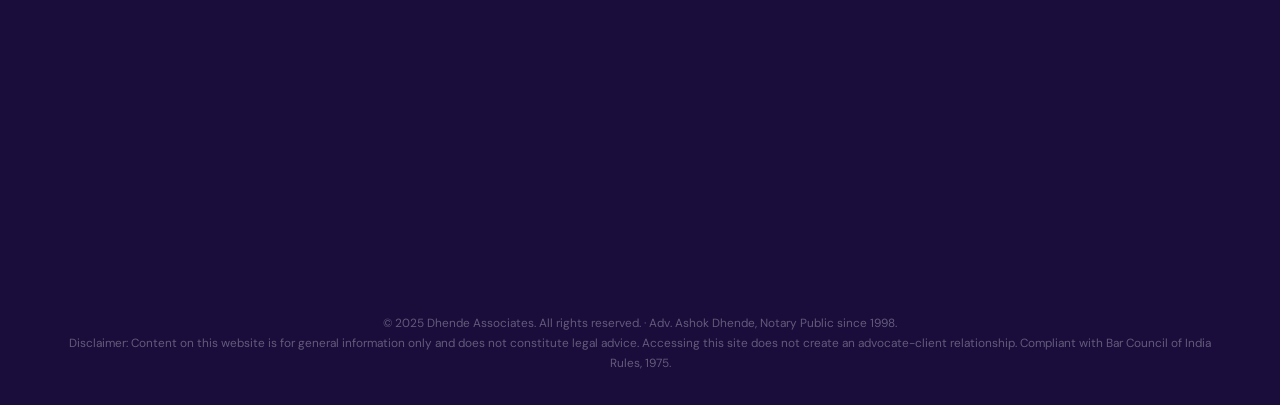
==== commit b7ef9d4f: "Update index.html" ====
--- a/index.html
+++ b/index.html
@@ -6,7 +6,7 @@
 <meta name="google-site-verification" content="PiksVZaXg7yXCtuIJKmjqDi6nK7VVSGKS_OU0gdy_qU"/>
 <title> Dhende Associates — Advocates, Notary &amp; Legal Consultants</title>
 <link rel="icon" type="image/png" href="favicon.png">
-<link rel="canonical" href="https://share.google/DdQ5nvNZUy1mBHjDc">
+<link rel="google business" href="https://share.google/DdQ5nvNZUy1mBHjDc">
 <link rel="preconnect" href="https://fonts.googleapis.com">
 <link rel="preconnect" href="https://fonts.gstatic.com" crossorigin>
 <link href="https://fonts.googleapis.com/css2?family=Cormorant+Garamond:ital,wght@0,400;0,500;0,600;0,700;1,400;1,600&family=Source+Serif+4:opsz,wght@8..60,300;8..60,400;8..60,600&family=DM+Sans:wght@300;400;500&display=swap" rel="stylesheet">
@@ -902,6 +902,14 @@
           <div class="prop-service-desc">Title disputes, partition suits, RERA matters, adverse possession claims, and injunctions for protection of property rights.</div>
         </div>
       </div>
+          <div class="prop-service reveal reveal-d4">
+        <span class="prop-service-icon">📜</span>
+        <div>
+          <div class="prop-service-title"> Leave &amp; License Agreements</div>
+          <div class="prop-service-desc">Drafting and registration of Leave & License agreements for residenstial and non-residential purposes online through our legal experts.</div>
+          <a href="landl.html" class="prop-service-link">Learn More →</a>
+        </div>
+      </div>
     </div>
   </div>
 </section>
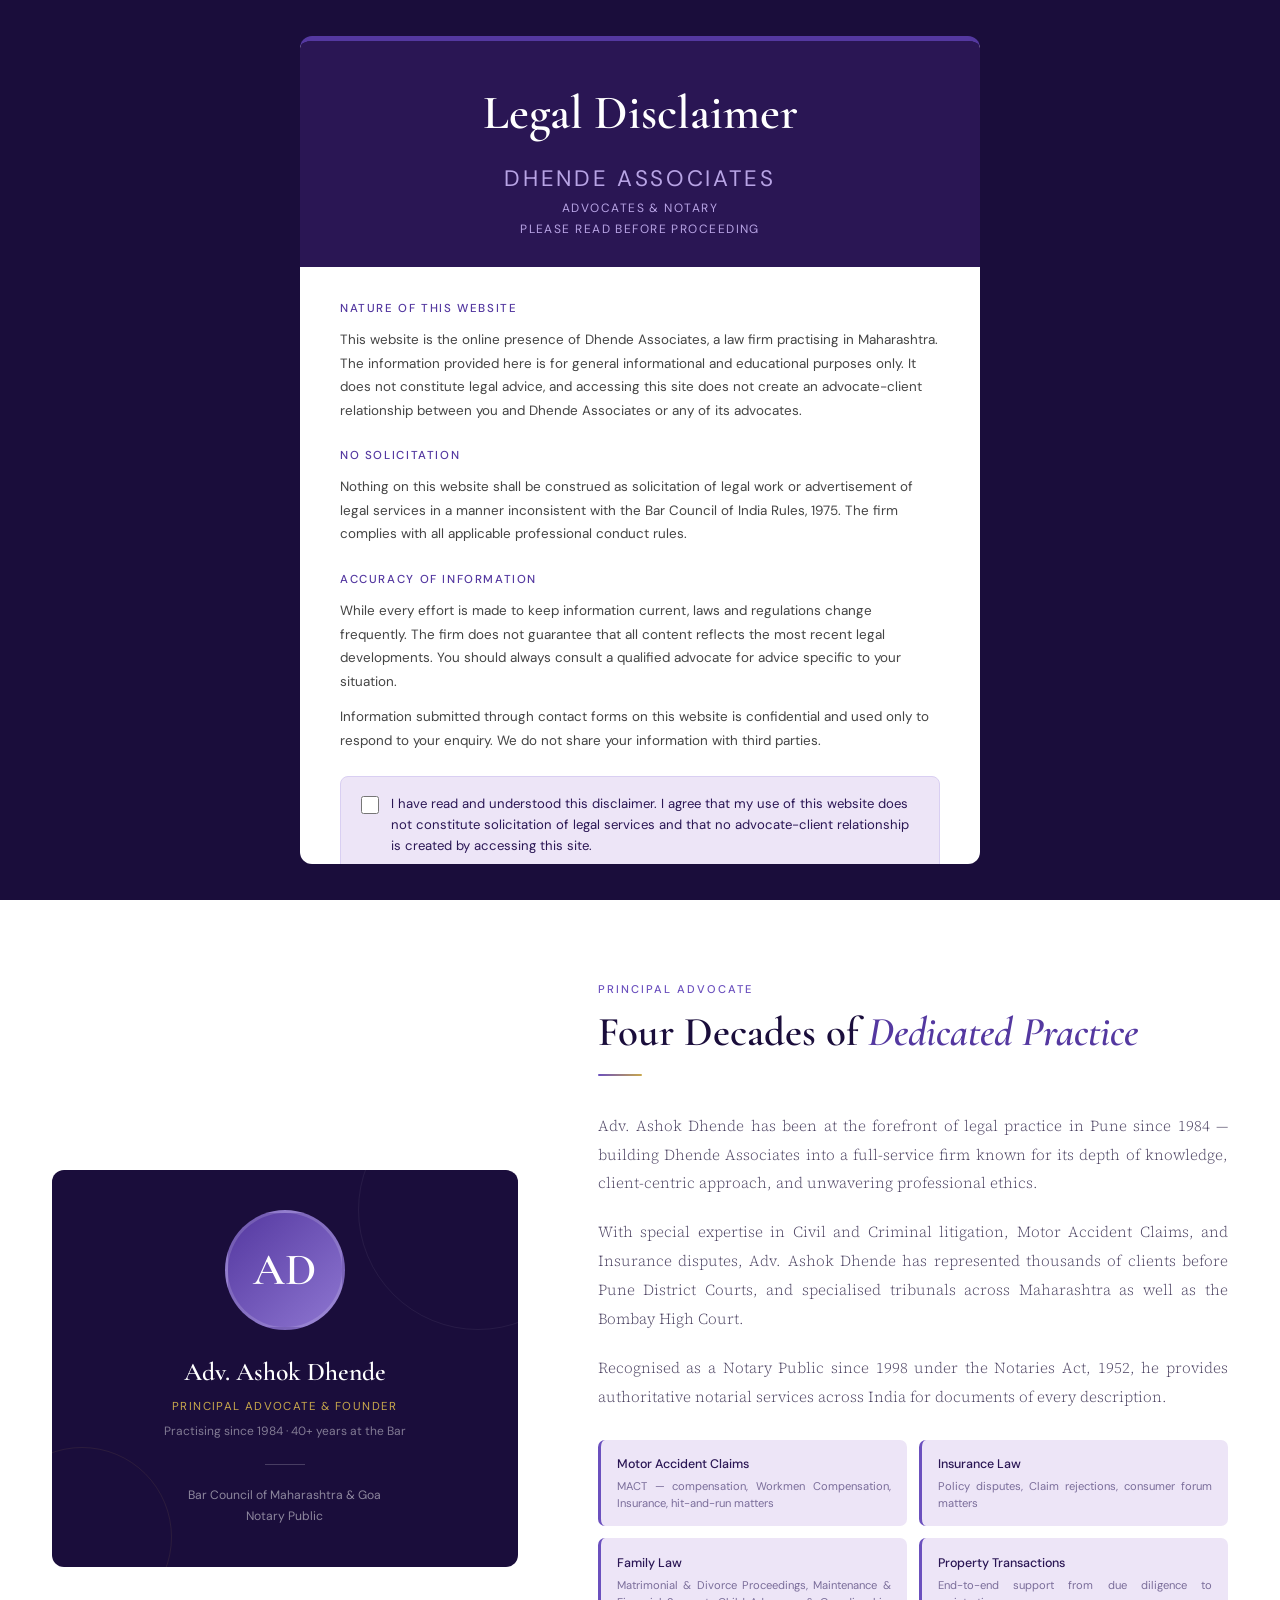
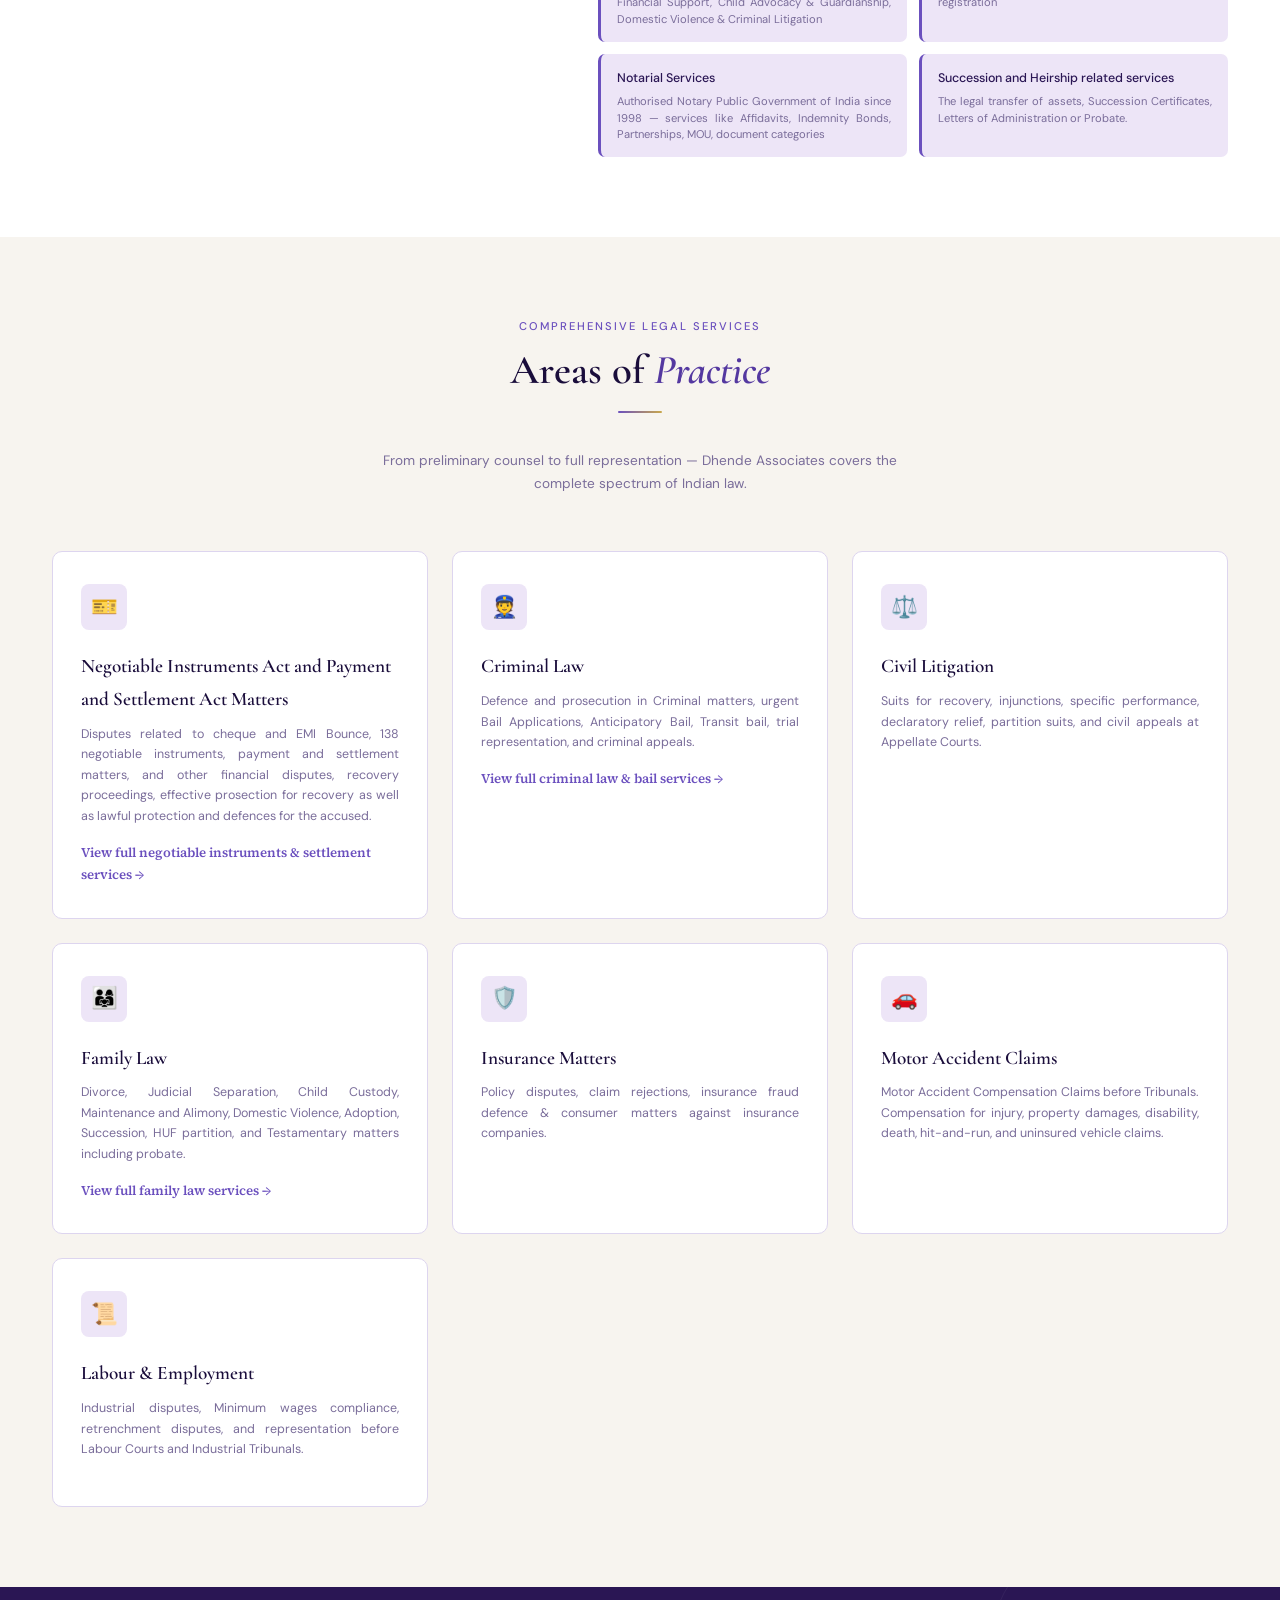
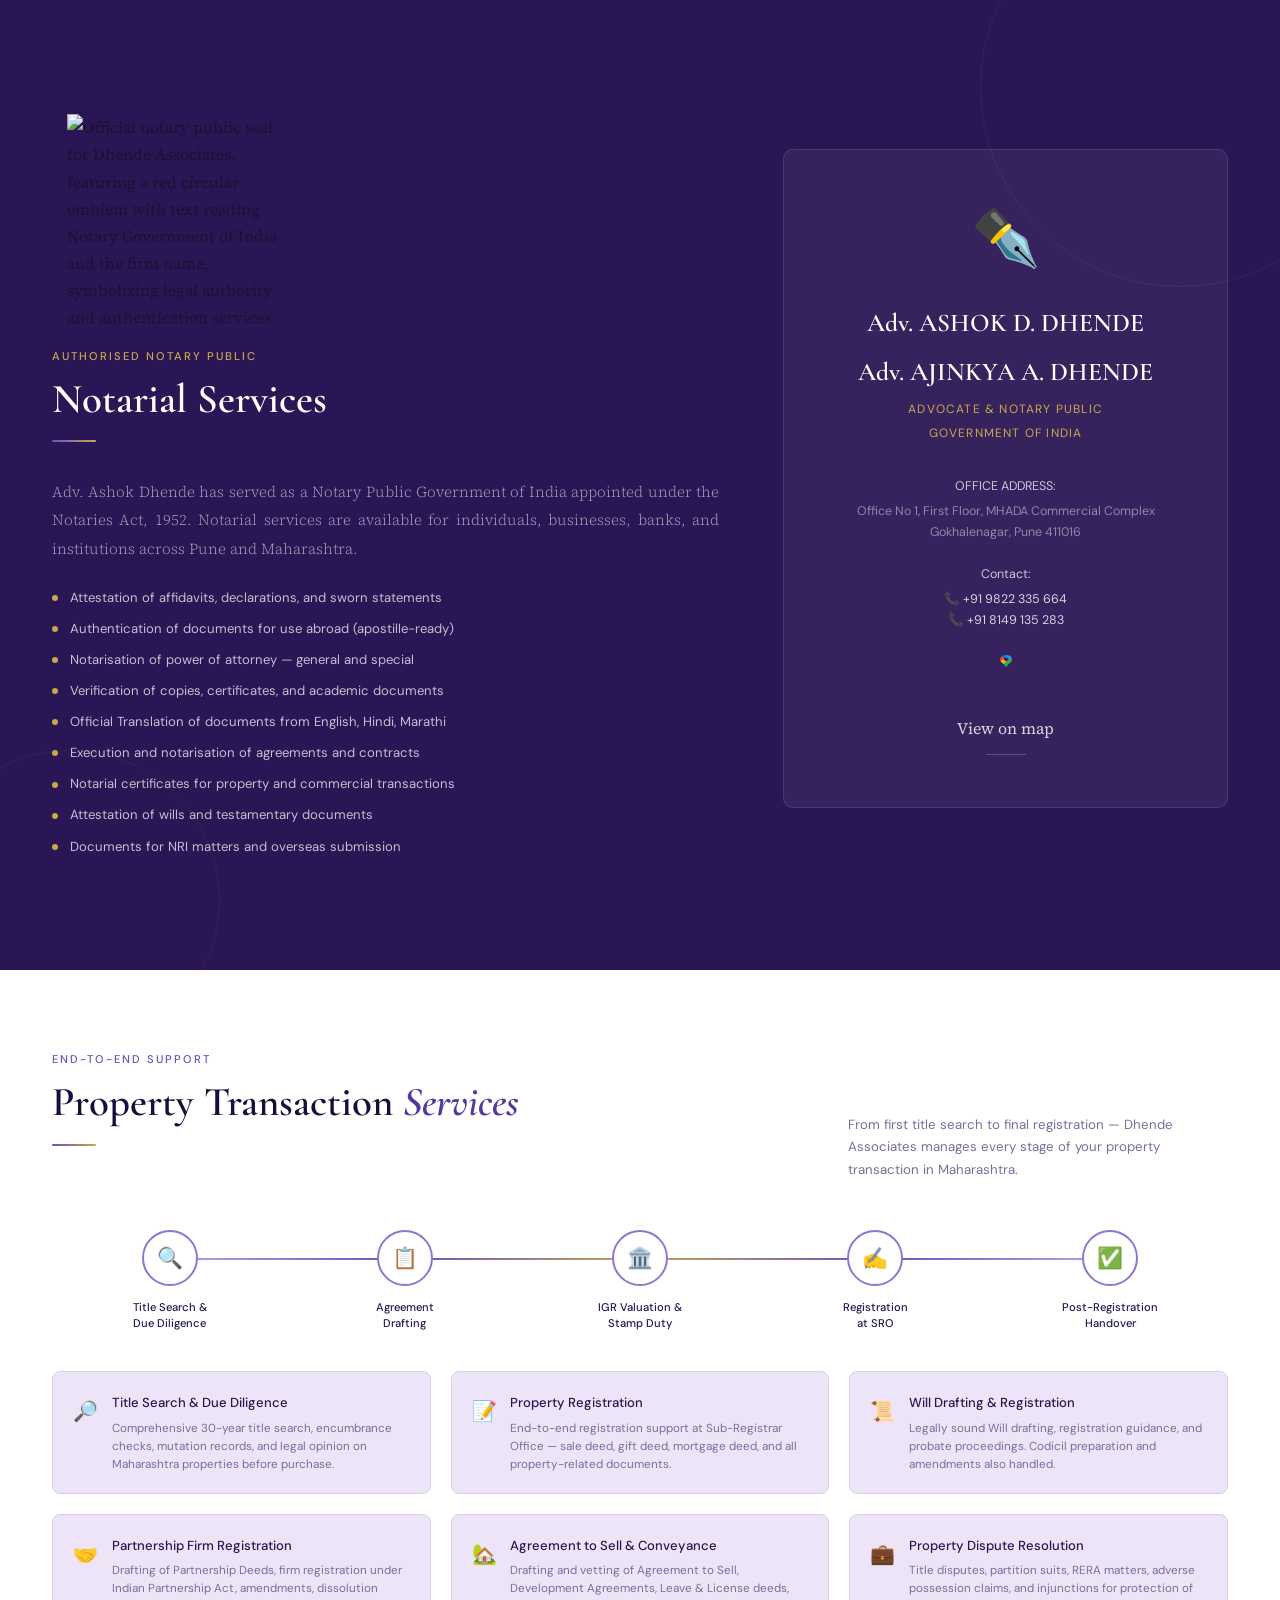
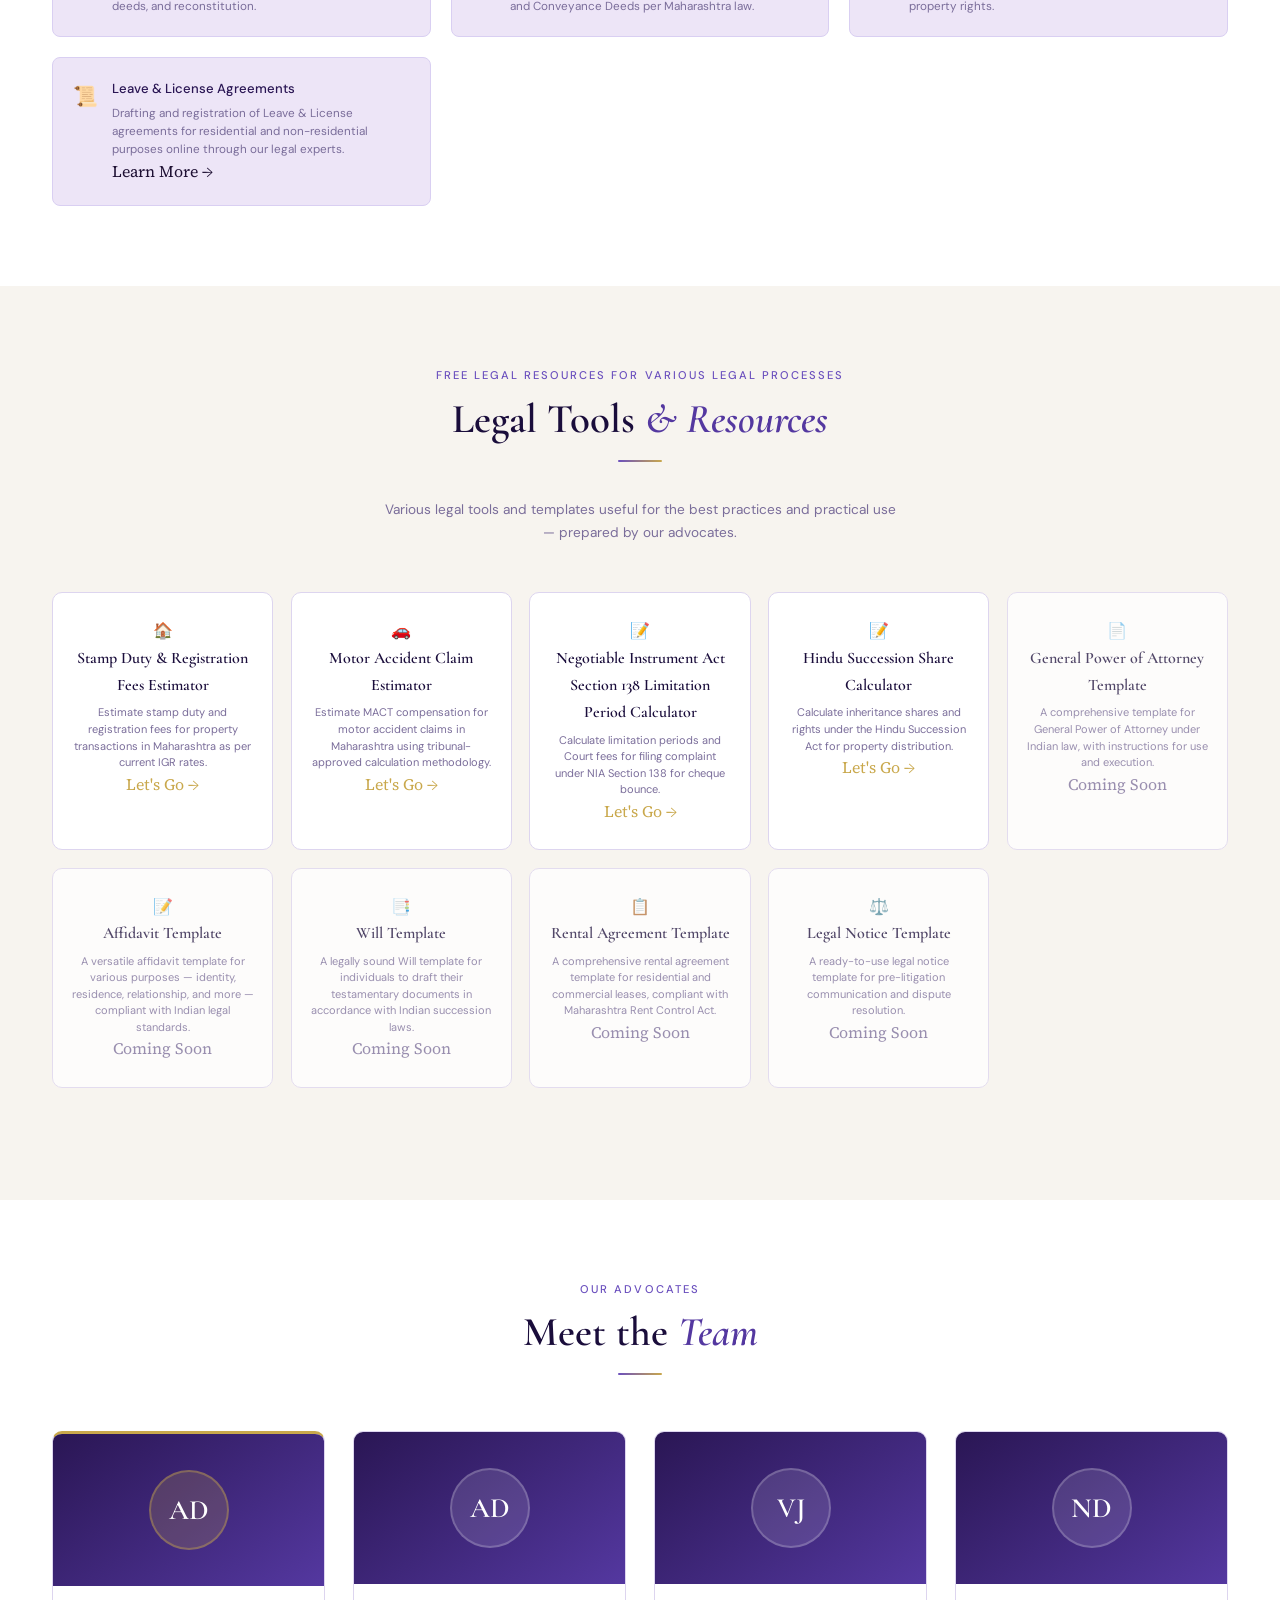
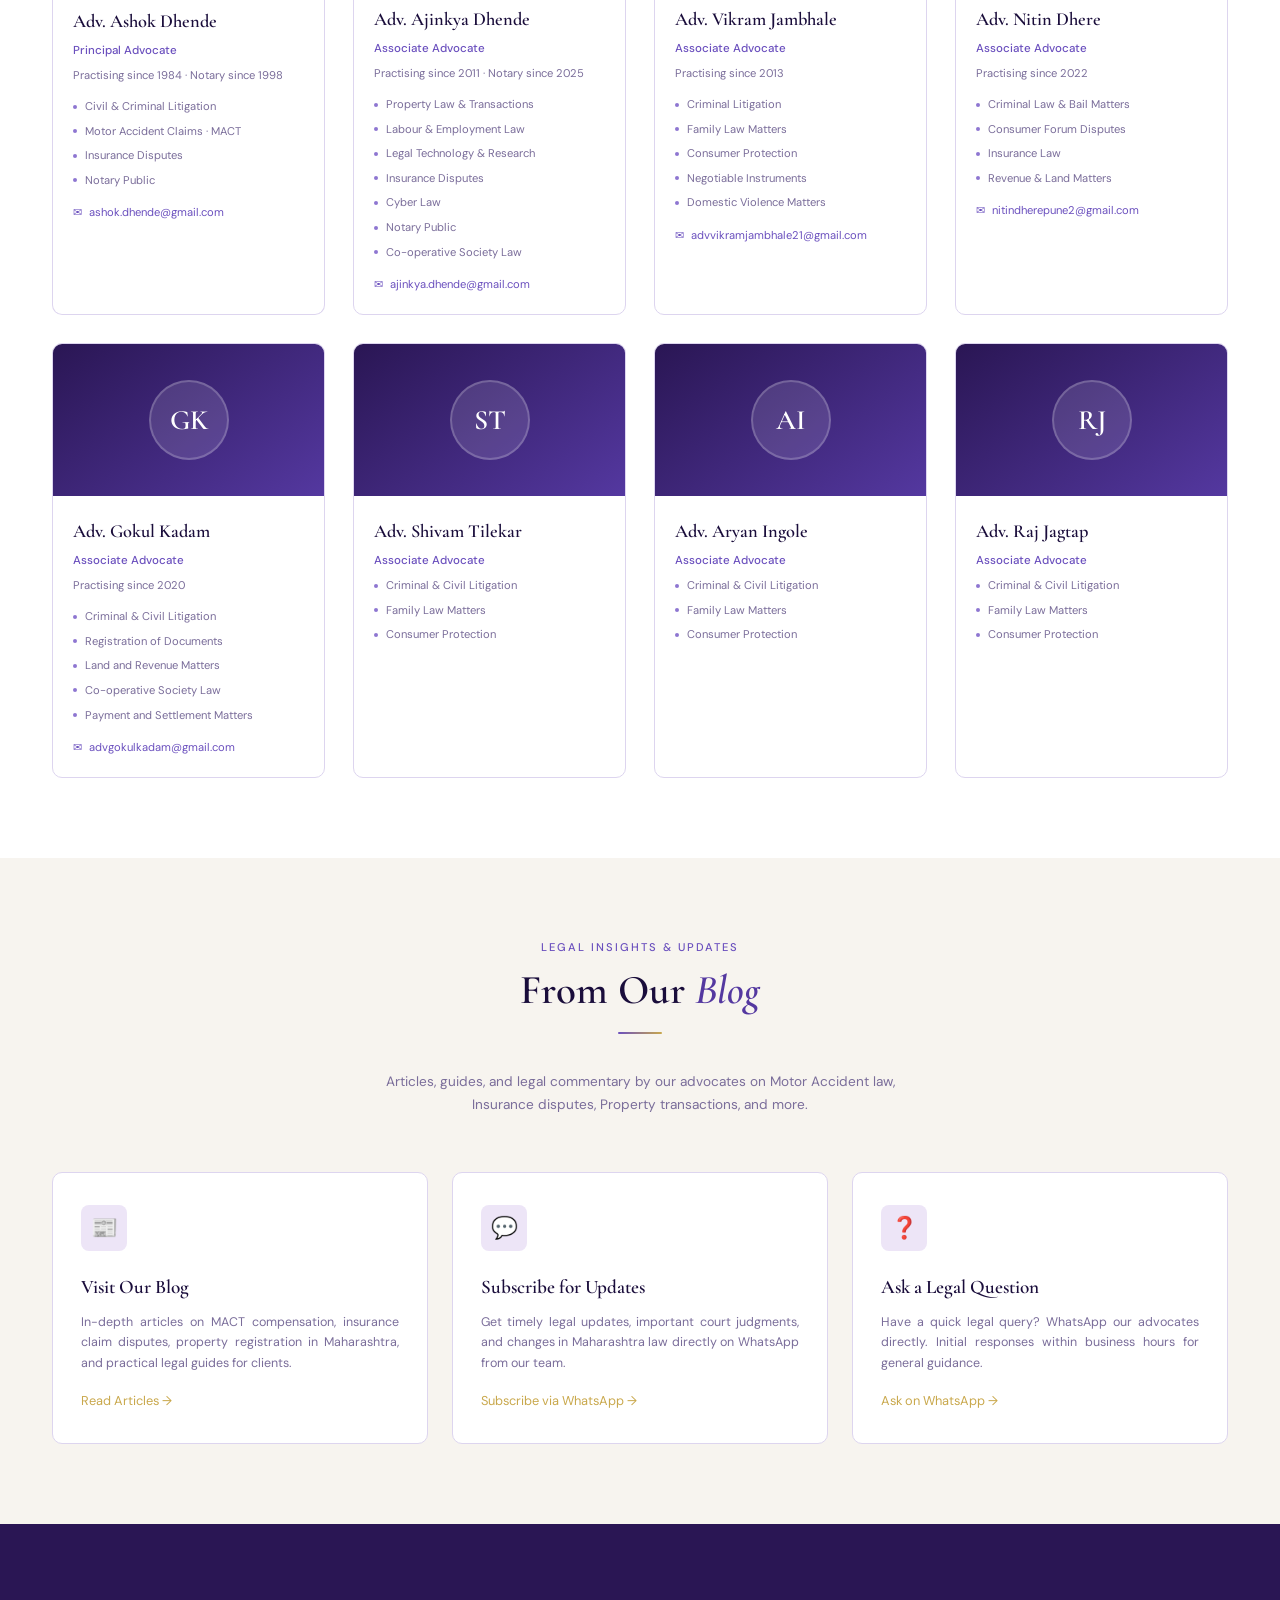
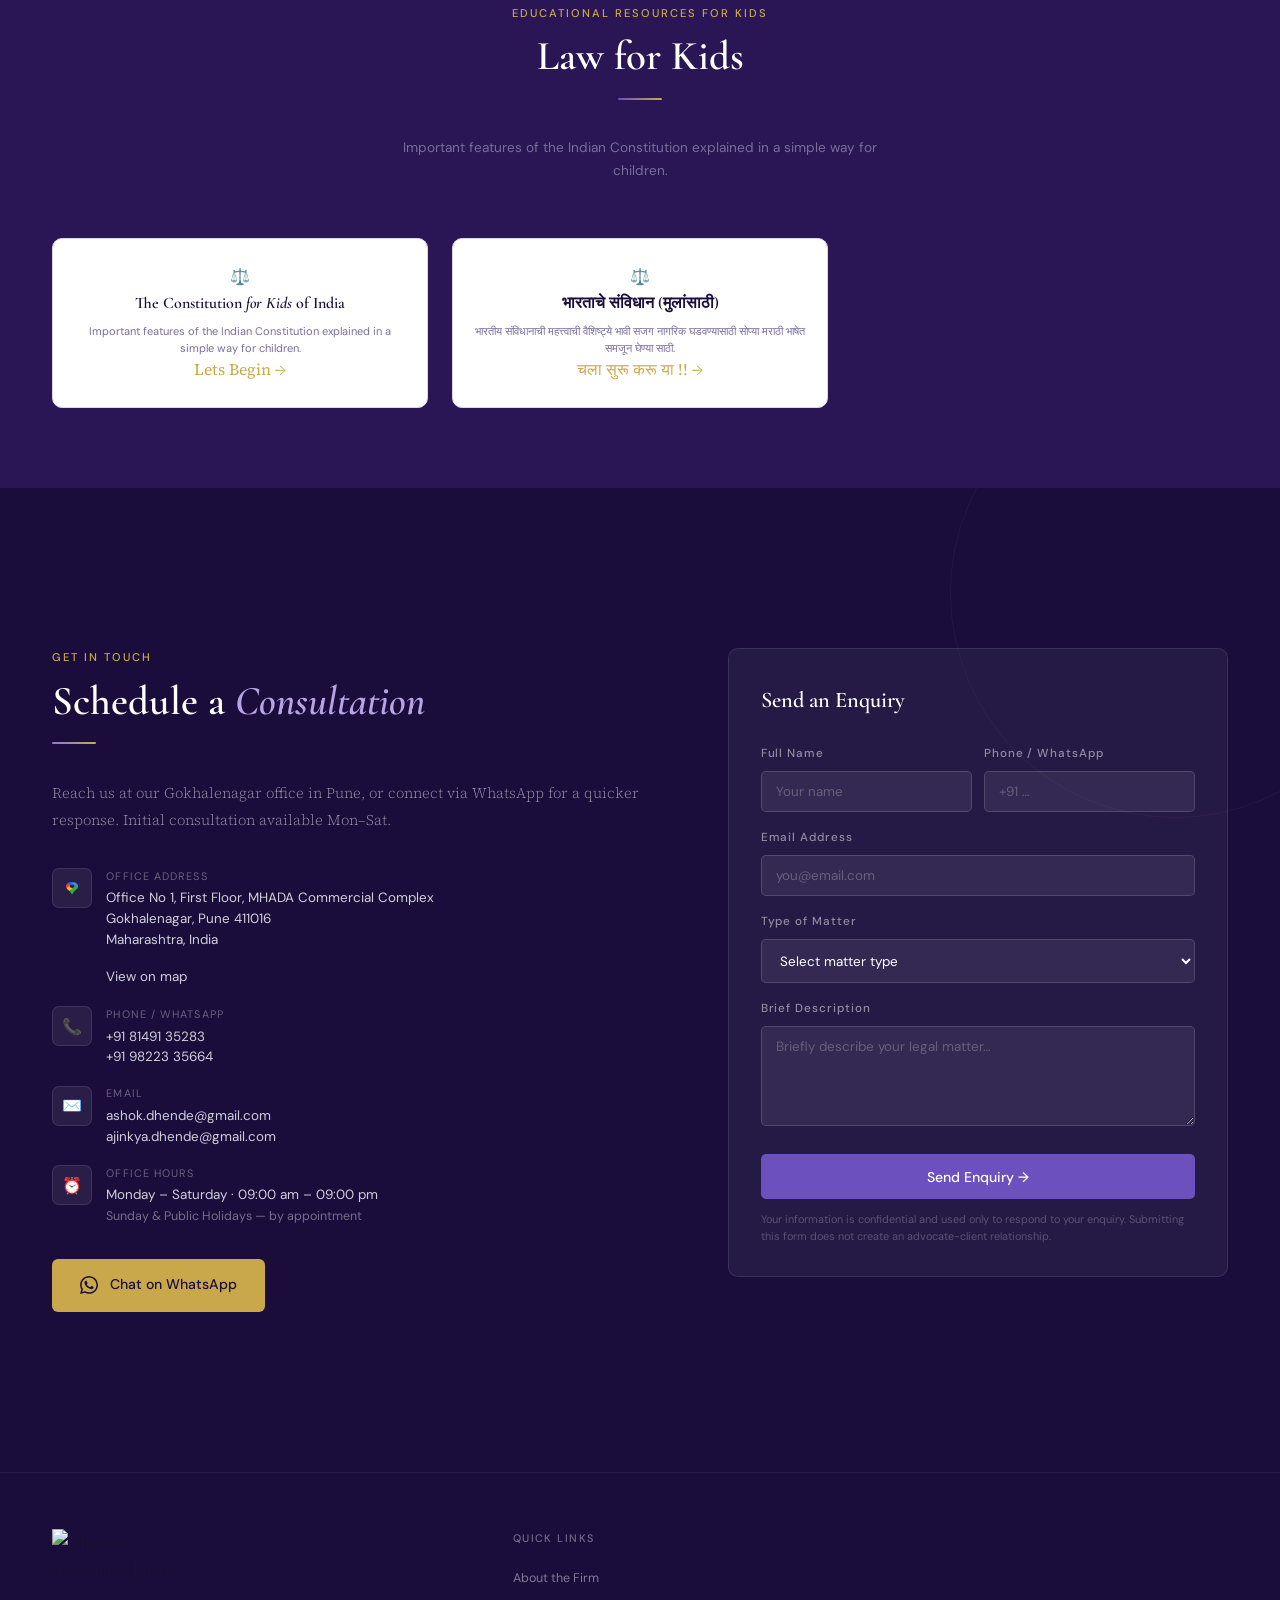
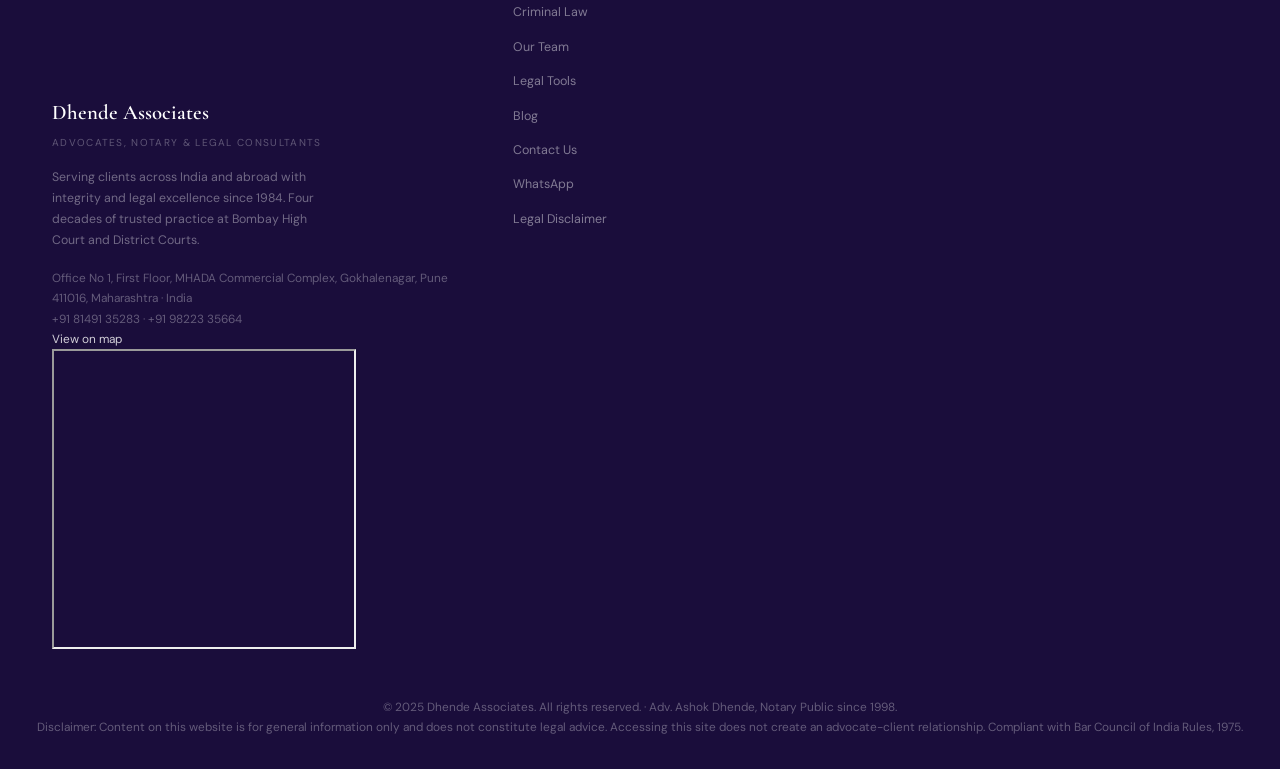
==== commit 86d3f1f7: "Update index.html" ====
--- a/index.html
+++ b/index.html
@@ -1,53 +1,449 @@
 <!DOCTYPE html>
 <html lang="en">
+
 <head>
-<meta charset="UTF-8">
-<meta name="viewport" content="width=device-width,initial-scale=1.0">
-<meta name="google-site-verification" content="PiksVZaXg7yXCtuIJKmjqDi6nK7VVSGKS_OU0gdy_qU"/>
-<title> Dhende Associates — Advocates, Notary &amp; Legal Consultants</title>
-<link rel="icon" type="image/png" href="favicon.png">
-<link rel="google business" href="https://share.google/DdQ5nvNZUy1mBHjDc">
-<link rel="preconnect" href="https://fonts.googleapis.com">
-<link rel="preconnect" href="https://fonts.gstatic.com" crossorigin>
-<link href="https://fonts.googleapis.com/css2?family=Cormorant+Garamond:ital,wght@0,400;0,500;0,600;0,700;1,400;1,600&family=Source+Serif+4:opsz,wght@8..60,300;8..60,400;8..60,600&family=DM+Sans:wght@300;400;500&display=swap" rel="stylesheet">
-<link rel="stylesheet" href="style.css" />
-
-<!-- SEO Meta Tags -->
-<meta name="description" content="Trusted advocate & notary in Pune. 40+ years of legal practice in Motor Accident Claims, Insurance, Civil/Criminal Law, Property Law. Serving Maharashtra & India.">
-<meta name="keywords" content="advocates pune, Bombay High Court lawyers, Top lawyer Pune, Best MACT advocate in Pune, How to file motor accident claim in Pune, HIGH COURT ADVOCATES, motor accident claim, insurance lawyer, property law, notary public, criminal lawyer, civil litigation, MACT compensation, Bail, Anticipatory Bail, family lawyer, legal consultant, legal advice, legal services, Pune law firm, Maharashtra advocate, legal representation, legal consultation, legal document drafting, legal dispute resolution, legal aid, legal support, legal guidance, legal expertise, legal counsel, legal assistance, legal advice in Pune, legal services in Maharashtra, legal representation in India, 138 negotiable instruments expert advocate, advocate for cheque bounce cases, advocate for dishonoured cheque cases, advocate for NI Act cases, Legal notice drafting service Pune, RTI filing advocate Pune, Document drafting lawyer Pune, Legal heir certificate advocate Pune, Will drafting lawyer Pune, NRI property legal help Pune, Notary public near me Pune, Property registration advocate Pune,
-Sale deed lawyer Pune, Title verification advocate Pune, Property dispute resolution Pune, Stamp duty advisor Pune, Criminal lawyer Pune, Criminal defence advocate Pune, Bail application lawyer Pune, FIR filing advocate Pune, BNSS lawyer Pune, most affordable legal services Pune, best legal services Pune, top legal services Pune,
-experienced advocate Pune, trusted lawyer Pune, legal consultation Pune, legal advice Pune,
-legal representation Pune,
-legal services Pune,
-legal assistance Pune,
-legal support Pune,
-legal guidance Pune,
-legal expertise Pune,
-legal counsel Pune,
-trusted and afforadable legal services Pune,
-best legal services Pune,
-top legal services Pune,
-experienced advocate Pune,
-trusted lawyer Pune,
-legal consultation Pune,
-legal advice Pune,
-legal representation Pune,
-legal services Pune,
-legal assistance Pune,
-legal support,
-legal guidance,
-legal expertise,
-legal counsel">
-
-<meta name="robots" content="index, follow, max-snippet:-1, max-image-preview:large, max-video-preview:-1">
-<meta name="author" content="Adv. Ashok Dhende, Adv. Ajinkya Dhende">
-<meta name="publisher" content="Dhende Associates">
-<meta name="revisit-after" content="7 days">
-<link rel="canonical" href="https://www.dhendeassociates.com/">
-  
-<meta name="msapplication-TileColor" content="#1a1a1a">
-<!-- 1. PRIMARY: LegalService + LocalBusiness -->
-<script type="application/ld+json">
+  <meta charset="UTF-8">
+  <meta name="viewport" content="width=device-width,initial-scale=1.0">
+  <meta name="google-site-verification" content="PiksVZaXg7yXCtuIJKmjqDi6nK7VVSGKS_OU0gdy_qU" />
+  <title>Dhende Associates — Advocates, Notary &amp; Legal Consultants</title>
+  <link rel="icon" type="image/png" href="favicon.png">
+  <!-- Performance Optimizations -->
+  <link rel="dns-prefetch" href="https://fonts.googleapis.com">
+  <link rel="dns-prefetch" href="https://fonts.gstatic.com">
+  <link rel="dns-prefetch" href="https://wa.me">
+  <link rel="dns-prefetch" href="https://www.google.com">
+  <link rel="preconnect" href="https://www.googletagmanager.com">
+  <link rel="preconnect" href="https://www.google-analytics.com">
+  <link rel="preconnect" href="https://wa.me">
+  <style>
+    :root {
+      --p900: #1A0D3B;
+      --p800: #2A1654;
+      --p600: #5438A0;
+      --p500: #6B50BE;
+      --p300: #B8A4E5;
+      --gold: #C9A84C;
+      --gold-lt: #E8C97A;
+      --white: #FFFFFF
+    }
+
+    *,
+    *::before,
+    *::after {
+      box-sizing: border-box;
+      margin: 0;
+      padding: 0
+    }
+
+    body {
+      font-family: 'Source Serif 4', Georgia, serif;
+      background: #FAF8FF;
+      color: #1E1033;
+      line-height: 1.7;
+      overflow-x: hidden
+    }
+
+    a {
+      color: inherit;
+      text-decoration: none
+    }
+
+    img {
+      max-width: 100%;
+      display: block
+    }
+
+    #navbar {
+      position: fixed;
+      top: 0;
+      left: 0;
+      right: 0;
+      z-index: 500;
+      background: rgba(26, 13, 59, .95);
+      -webkit-backdrop-filter: blur(14px);
+      backdrop-filter: blur(14px);
+      border-bottom: 1px solid rgba(255, 255, 255, .07)
+    }
+
+    .nav-inner {
+      max-width: 1240px;
+      margin: 0 auto;
+      padding: 1rem;
+      height: 66px;
+      display: flex;
+      align-items: center;
+      gap: 1.5rem
+    }
+
+    .nav-brand {
+      display: flex;
+      flex-direction: column;
+      line-height: 1.15
+    }
+
+    .nav-firm {
+      font-family: 'Cormorant Garamond', Georgia, serif;
+      font-size: 1.2rem;
+      font-weight: 600;
+      color: var(--white);
+      letter-spacing: .02em
+    }
+
+    .nav-tagline {
+      font-family: 'DM Sans', sans-serif;
+      font-size: .62rem;
+      letter-spacing: .14em;
+      text-transform: uppercase;
+      color: var(--p300);
+      margin-top: 1px
+    }
+
+    .nav-links {
+      display: flex;
+      align-items: center;
+      gap: .1rem
+    }
+
+    .nav-links a {
+      font-family: 'DM Sans', sans-serif;
+      font-size: .78rem;
+      color: rgba(255, 255, 255, .72);
+      padding: .45rem .82rem;
+      border-radius: 4px;
+      white-space: nowrap
+    }
+
+    .nav-wa {
+      display: flex;
+      align-items: center;
+      gap: .45rem;
+      background: var(--gold);
+      color: var(--p900);
+      font-family: 'DM Sans', sans-serif;
+      font-size: .78rem;
+      font-weight: 500;
+      padding: .48rem 1.1rem;
+      border-radius: 4px;
+      border: none;
+      white-space: nowrap
+    }
+
+    .hamburger {
+      display: none;
+      flex-direction: column;
+      gap: 5px;
+      cursor: pointer;
+      padding: .5rem;
+      background: none;
+      border: none
+    }
+
+    .hamburger span {
+      display: block;
+      width: 22px;
+      height: 1.5px;
+      background: rgba(255, 255, 255, .8)
+    }
+
+    .hero {
+      min-height: 100vh;
+      position: relative;
+      background: var(--p900);
+      display: flex;
+      align-items: center;
+      overflow: hidden
+    }
+
+    .hero-geo {
+      position: absolute;
+      inset: 0;
+      pointer-events: none;
+      overflow: hidden
+    }
+
+    .hero-geo::before {
+      content: '';
+      position: absolute;
+      top: -220px;
+      right: -220px;
+      width: 780px;
+      height: 780px;
+      border: 1px solid rgba(255, 255, 255, .04);
+      border-radius: 50%
+    }
+
+    .hero-geo::after {
+      content: '';
+      position: absolute;
+      top: -80px;
+      right: -80px;
+      width: 520px;
+      height: 520px;
+      border: 1px solid rgba(180, 140, 230, .08);
+      border-radius: 50%
+    }
+
+    .hero-geo2 {
+      position: absolute;
+      bottom: -180px;
+      left: -140px;
+      width: 480px;
+      height: 480px;
+      border: 1px solid rgba(255, 255, 255, .03);
+      border-radius: 50%;
+      pointer-events: none
+    }
+
+    .hero-left-bar {
+      position: absolute;
+      top: 0;
+      left: 0;
+      width: 5px;
+      height: 100%;
+      background: linear-gradient(to bottom, var(--p600), var(--gold))
+    }
+
+    .hero-inner {
+      max-width: 1240px;
+      margin: 0 auto;
+      padding: 2rem 2rem;
+      display: grid;
+      grid-template-columns: 1.1fr .9fr;
+      gap: 4rem;
+      align-items: center;
+      position: relative;
+      z-index: 1;
+      width: 100%
+    }
+
+    .hero-badge {
+      display: inline-flex;
+      align-items: center;
+      gap: .6rem;
+      font-family: 'DM Sans', sans-serif;
+      font-size: .7rem;
+      font-weight: 500;
+      color: var(--gold);
+      letter-spacing: .16em;
+      text-transform: uppercase;
+      margin-bottom: 1.3rem
+    }
+
+    .hero-badge::before {
+      content: '';
+      display: block;
+      width: 28px;
+      height: 1px;
+      background: var(--gold)
+    }
+
+    .hero-h1 {
+      font-family: 'Cormorant Garamond', Georgia, serif;
+      font-size: clamp(2.6rem, 5vw, 4.1rem);
+      font-weight: 600;
+      line-height: 1.08;
+      color: var(--white);
+      margin-bottom: 1.4rem
+    }
+
+    .hero-h1 em {
+      color: var(--p300);
+      font-style: italic
+    }
+
+    .hero-since {
+      display: inline-block;
+      background: rgba(201, 168, 76, .15);
+      border: 1px solid rgba(201, 168, 76, .3);
+      color: #E8C97A;
+      font-family: 'DM Sans', sans-serif;
+      font-size: .75rem;
+      letter-spacing: .1em;
+      padding: .35rem .9rem;
+      border-radius: 20px;
+      margin-bottom: 1.5rem
+    }
+
+    .hero-desc {
+      font-family: 'Source Serif 4', Georgia, serif;
+      font-size: .98rem;
+      font-weight: 300;
+      color: rgba(255, 255, 255, .6);
+      line-height: 1.85;
+      max-width: 500px;
+      margin-bottom: 2.5rem
+    }
+
+    .hero-btns {
+      display: flex;
+      gap: 1rem;
+      flex-wrap: wrap
+    }
+
+    .btn-primary {
+      font-family: 'DM Sans', sans-serif;
+      font-size: .85rem;
+      font-weight: 500;
+      background: var(--p500);
+      color: var(--white);
+      padding: .8rem 1.75rem;
+      border-radius: 4px;
+      border: 1.5px solid var(--p500)
+    }
+
+    .btn-gold {
+      font-family: 'DM Sans', sans-serif;
+      font-size: .85rem;
+      font-weight: 500;
+      background: var(--gold);
+      color: var(--p900);
+      padding: .8rem 1.75rem;
+      border-radius: 4px;
+      border: 1.5px solid var(--gold)
+    }
+
+    .btn-ghost {
+      font-family: 'DM Sans', sans-serif;
+      font-size: .85rem;
+      background: transparent;
+      color: rgba(255, 255, 255, .75);
+      padding: .8rem 1.75rem;
+      border-radius: 4px;
+      border: 1px solid rgba(255, 255, 255, .22)
+    }
+
+    .hero-card {
+      background: rgba(255, 255, 255, .05);
+      border: 1px solid rgba(255, 255, 255, .1);
+      border-radius: 10px;
+      padding: 2.25rem
+    }
+
+    .hero-stats {
+      display: grid;
+      grid-template-columns: 1fr 1fr;
+      gap: 1rem;
+      margin-bottom: 1.75rem
+    }
+
+    .hero-stat {
+      text-align: center;
+      padding: .9rem .5rem;
+      background: rgba(255, 255, 255, .04);
+      border-radius: 7px
+    }
+
+    .stat-n {
+      display: block;
+      font-family: 'Cormorant Garamond', Georgia, serif;
+      font-size: 2.3rem;
+      font-weight: 700;
+      color: var(--white);
+      line-height: 1
+    }
+
+    .stat-l {
+      font-family: 'DM Sans', sans-serif;
+      font-size: .66rem;
+      letter-spacing: .1em;
+      text-transform: uppercase;
+      color: rgba(255, 255, 255, .4);
+      margin-top: .4rem
+    }
+
+    .hero-pills {
+      display: flex;
+      flex-wrap: wrap;
+      gap: .5rem
+    }
+
+    .pill {
+      font-family: 'DM Sans', sans-serif;
+      font-size: .68rem;
+      padding: .28rem .8rem;
+      border-radius: 20px
+    }
+
+    .pill-p {
+      background: rgba(107, 80, 190, .25);
+      color: var(--p300);
+      border: 1px solid rgba(107, 80, 190, .35)
+    }
+
+    .pill-g {
+      background: rgba(113, 76, 223, .375);
+      color: var(--gold-lt);
+      border: 1px solid rgba(201, 168, 76, .25)
+    }
+
+    .pill-w {
+      background: rgba(255, 255, 255, .07);
+      color: rgba(255, 255, 255, .6);
+      border: 1px solid rgba(255, 255, 255, .12)
+    }
+
+    .hero-scroll {
+      position: absolute;
+      bottom: 2rem;
+      left: 50%;
+      transform: translateX(-50%);
+      display: flex;
+      flex-direction: column;
+      align-items: center;
+      gap: .45rem;
+      font-family: 'DM Sans', sans-serif;
+      font-size: .63rem;
+      letter-spacing: .15em;
+      text-transform: uppercase;
+      color: rgba(255, 255, 255, .25)
+    }
+
+    .hero-scroll-line {
+      width: 1px;
+      height: 38px;
+      background: linear-gradient(to bottom, rgba(255, 255, 255, .3), transparent)
+    }
+  </style>
+
+  <!-- Google Tag Manager -->
+  <script defer>(function (w, d, s, l, i) {
+      w[l] = w[l] || []; w[l].push({
+        'gtm.start':
+          new Date().getTime(), event: 'gtm.js'
+      }); var f = d.getElementsByTagName(s)[0],
+        j = d.createElement(s), dl = l != 'dataLayer' ? '&l=' + l : ''; j.async = true; j.src =
+          'https://www.googletagmanager.com/gtm.js?id=' + i + dl; f.parentNode.insertBefore(j, f);
+    })(window, document, 'script', 'dataLayer', 'GTM-T4ZG63FK');</script>
+  <!-- End Google Tag Manager -->
+
+
+  <link rel="preconnect" href="https://fonts.googleapis.com">
+  <link rel="preconnect" href="https://fonts.gstatic.com" crossorigin>
+  <link rel="preload" as="style"
+    href="https://fonts.googleapis.com/css2?family=Cormorant+Garamond:ital,wght@0,400;0,500;0,600;0,700;1,400;1,600&family=Source+Serif+4:opsz,wght@8..60,300;8..60,400;8..60,600&family=DM+Sans:wght@300;400;500&display=swap">
+  <link rel="preload" as="style" href="style.css" onload="this.onload=null;this.rel='stylesheet';this.media='all'">
+  <link rel="stylesheet"
+    href="https://fonts.googleapis.com/css2?family=Cormorant+Garamond:ital,wght@0,400;0,500;0,600;0,700;1,400;1,600&family=Source+Serif+4:opsz,wght@8..60,300;8..60,400;8..60,600&family=DM+Sans:wght@300;400;500&display=swap"
+    media="print" onload="this.media='all'">
+
+  <!-- SEO Meta Tags -->
+  <meta name="description"
+    content="Trusted advocate & notary in Pune. 40+ years of legal practice in Motor Accident Claims, Insurance, Civil/Criminal Law, Property Law. Serving Maharashtra & India.">
+  <meta name="keywords"
+    content="advocates Pune, law firm Pune, Bombay High Court advocate, MACT advocate Pune, motor accident claim Pune, MACT compensation calculator, Gap certificate, anticipatory bail advocate Pune, bail application lawyer Pune, criminal lawyer Pune, BNSS advocate Pune, FIR defence Pune, affidavit for caste validity, Affidavit symbiosys admission eligibility, passport related affidavit, name change affidavit, same name affidavit, promissory note, indemnity bond, service agreement, service Bond, corporate bonds, loss of FD, deceased bank claim, lawyer Pune, family lawyer Pune, divorce advocate Pune, civil litigation Pune, property lawyer Pune, sale deed advocate Pune, title verification Pune, stamp duty advisor Pune, NRI property legal help Pune, insurance dispute advocate Pune, cheque bounce lawyer Pune, Section 138 NI Act advocate, notary public Pune, notary near me Pune, legal heir certificate Pune, will drafting lawyer Pune, leave and license registration Pune, labour law advocate Pune, RTI filing advocate Pune, legal notice drafting Pune, document drafting lawyer Pune, Maharashtra advocate, legal services Maharashtra, trusted advocate Pune, Dhende Associates Pune">
+  <meta name="robots" content="index, follow, max-snippet:-1, max-image-preview:large, max-video-preview:-1">
+  <meta name="author" content="Adv. Ashok Dhende, Adv. Ajinkya Dhende">
+  <meta name="publisher" content="Dhende Associates">
+  <meta name="revisit-after" content="7 days">
+  <link rel="canonical" href="https://www.dhendeassociates.com/">
+  <meta name="msapplication-TileColor" content="#1a1a1a">
+  <meta name="theme-color" content="#1A0D3B">
+  <meta name="geo.region" content="IN-MH">
+  <meta name="geo.placename" content="Pune, Maharashtra">
+  <meta name="geo.position" content="18.5204;73.8567">
+  <meta name="ICBM" content="18.5204, 73.8567">
+  <!-- 1. PRIMARY: LegalService + LocalBusiness -->
+  <script type="application/ld+json">
 {
   "@context": "https://schema.org",
   "@graph": [
@@ -94,6 +490,36 @@
         { "@type": "City", "name": "Pune" },
         { "@type": "State", "name": "Maharashtra" },
         { "@type": "Country", "name": "India" }
+      ],
+      "aggregateRating": {
+        "@type": "AggregateRating",
+        "ratingValue": "4.9",
+        "ratingCount": "127",
+        "bestRating": "5",
+        "worstRating": "1"
+      },
+      "review": [
+        {
+          "@type": "Review",
+          "author": {"@type": "Person", "name": "Rajesh Kumar"},
+          "datePublished": "2024-08-15",
+          "reviewRating": {"@type": "Rating", "ratingValue": "5", "bestRating": "5", "worstRating": "1"},
+          "reviewBody": "Ashok Dhende handled my motor accident claim with utmost professionalism. Excellent legal acumen and compassionate approach. Highly recommended!"
+        },
+        {
+          "@type": "Review",
+          "author": {"@type": "Person", "name": "Priya Sharma"},
+          "datePublished": "2024-07-20",
+          "reviewRating": {"@type": "Rating", "ratingValue": "5", "bestRating": "5", "worstRating": "1"},
+          "reviewBody": "Outstanding family law advocate. Handled my divorce case with great sensitivity and achieved the best possible outcome. Very professional and caring."
+        },
+        {
+          "@type": "Review",
+          "author": {"@type": "Person", "name": "Vikram Patel"},
+          "datePublished": "2024-06-10",
+          "reviewRating": {"@type": "Rating", "ratingValue": "5", "bestRating": "5", "worstRating": "1"},
+          "reviewBody": "Best criminal advocate in Pune. Got me bail in a difficult situation. Ashok Dhende's expertise and strategic approach is unmatched."
+        }
       ],
       "knowsAbout": [
         "Motor Accident Claims",
@@ -310,8 +736,8 @@
 }
 </script>
 
-<!-- 2. PERSONS — Principal and Key Advocates -->
-<script type="application/ld+json">
+  <!-- 2. PERSONS — Principal and Key Advocates -->
+  <script type="application/ld+json">
 {
   "@context": "https://schema.org",
   "@graph": [
@@ -418,8 +844,8 @@
 }
 </script>
 
-<!-- 3. FAQ PAGE — Common legal questions (boosts featured snippets and AI answers) -->
-<script type="application/ld+json">
+  <!-- 3. FAQ PAGE — Common legal questions (boosts featured snippets and AI answers) -->
+  <script type="application/ld+json">
 {
   "@context": "https://schema.org",
   "@type": "FAQPage",
@@ -508,932 +934,1091 @@
 }
 </script>
 
-<!-- 4. LOCAL BUSINESS REVIEW AGGREGATE (placeholder — update when reviews are collected) -->
-<script type="application/ld+json">
-{
-  "@context": "https://schema.org",
-  "@type": "LegalService",
-  "@id": "https://www.dhendeassociates.com/#reviews",
-  "name": "Dhende Associates",
-  "aggregateRating": {
-    "@type": "AggregateRating",
-    "ratingValue": "4.9",
-    "bestRating": "5",
-    "worstRating": "1",
-    "ratingCount": "47",
-    "reviewCount": "47"
-  }
-}
-</script>
-
-
-<!-- Open Graph Tags -->
-<meta property="og:type" content="business.business">
-<meta property="og:title" content="Dhende Associates — Trusted Legal Advocates in Pune">
-<meta property="og:description" content="40+ years of dedicated legal practice. Motor Accident Claims, Insurance, Property Law, Notary Services.">
-<meta property="og:url" content="https://www.dhendeassociates.com/">
-<meta property="og:image" content="https://www.dhendeassociates.com/og-image.png">
-<meta property="og:site_name" content="Dhende Associates">
-
-<!-- Twitter Card Tags -->
-<meta name="twitter:card" content="summary_large_image">
-<meta name="twitter:title" content="Dhende Associates — Trusted Legal Advocates">
-<meta name="twitter:description" content="Motor Accident Claims | Insurance | Property Law | Notary Public">
-<meta name="twitter:image" content="https://www.dhendeassociates.com/twitter-image.png">
-
-<link rel="icon" href="https://www.dhendeassociates.com/favicon.ico">
+
+
+
+  <!-- Open Graph Tags -->
+  <meta property="og:type" content="website">
+  <meta property="og:title" content="Dhende Associates — Trusted Legal Advocates in Pune">
+  <meta property="og:description"
+    content="40+ years of dedicated legal practice. Motor Accident Claims, Insurance, Property Law, Notary Services in Pune and Maharashtra.">
+  <meta property="og:url" content="https://www.dhendeassociates.com/">
+  <meta property="og:image" content="https://www.dhendeassociates.com/og-image.png">
+  <meta property="og:image:secure_url" content="https://www.dhendeassociates.com/og-image.png">
+  <meta property="og:image:type" content="image/png">
+  <meta property="og:image:width" content="1200">
+  <meta property="og:image:height" content="630">
+  <meta property="og:image:alt" content="Dhende Associates — Advocates, Notary and Legal Consultants in Pune">
+  <meta property="og:site_name" content="Dhende Associates">
+  <meta property="og:locale" content="en_IN">
+
+  <!-- Twitter Card Tags -->
+  <meta name="twitter:card" content="summary_large_image">
+  <meta name="twitter:title" content="Dhende Associates — Trusted Legal Advocates in Pune">
+  <meta name="twitter:description"
+    content="Motor Accident Claims | Insurance | Property Law | Notary Public | 40+ years of practice in Pune">
+  <meta name="twitter:image" content="https://www.dhendeassociates.com/og-image.png">
+  <link rel="icon" href="https://www.dhendeassociates.com/favicon.png">
 </head>
+
 <body>
 
-<!-- ══════════════════════════════════
+  <!-- Google Tag Manager (noscript) -->
+  <noscript><iframe src="https://www.googletagmanager.com/ns.html?id=GTM-T4ZG63FK" height="0" width="0"
+      style="display:none;visibility:hidden"></iframe></noscript>
+  <!-- End Google Tag Manager (noscript) -->
+
+
+  <!-- ══════════════════════════════════
      LEGAL DISCLAIMER OVERLAY
 ══════════════════════════════════ -->
-<div id="disclaimer-overlay">
-  <div class="disc-box">
-     <div class="disc-header">
-      <div class="disc-title aligntextcenter">Legal Disclaimer</div>
-      <div class="disc-sub1 aligntextcenter">Dhende Associates</div>
-      <div class="disc-sub aligntextcenter">Advocates &amp; Notary</div>
-      <div class="disc-sub aligntextcenter">Please read before proceeding</div>
-    </div>
-    <div class="disc-body">
-      <div class="disc-section-title">Nature of this website</div>
-      <p class="disc-text">This website is the online presence of Dhende Associates, a law firm practising in Maharashtra. The information provided here is for general informational and educational purposes only. It does not constitute legal advice, and accessing this site does not create an advocate-client relationship between you and Dhende Associates or any of its advocates.</p>
-      <div class="disc-section-title">No solicitation</div>
-      <p class="disc-text">Nothing on this website shall be construed as solicitation of legal work or advertisement of legal services in a manner inconsistent with the Bar Council of India Rules, 1975. The firm complies with all applicable professional conduct rules.</p>
-      <div class="disc-section-title">Accuracy of information</div>
-      <p class="disc-text">While every effort is made to keep information current, laws and regulations change frequently. The firm does not guarantee that all content reflects the most recent legal developments. You should always consult a qualified advocate for advice specific to your situation.</p>
-      <p class="disc-text">Information submitted through contact forms on this website is confidential and used only to respond to your enquiry. We do not share your information with third parties.</p>
-      <label class="disc-checkbox-row" for="disc-check">
-        <input type="checkbox" id="disc-check" onchange="toggleAccept(this)">
-        <span class="disc-checkbox-label">I have read and understood this disclaimer. I agree that my use of this website does not constitute solicitation of legal services and that no advocate-client relationship is created by accessing this site.</span>
-      </label>
-    </div>
-    <div class="disc-actions">
-      <button class="disc-accept" id="disc-accept-btn" onclick="acceptDisclaimer()">I Understand &amp; Proceed to Website</button>
-      <button class="disc-decline" onclick="window.history.back()">Decline &amp; Exit</button>
+  <div id="disclaimer-overlay">
+    <div class="disc-box">
+      <div class="disc-header">
+        <div class="disc-title aligntextcenter">Legal Disclaimer</div>
+        <div class="disc-sub1 aligntextcenter">Dhende Associates</div>
+        <div class="disc-sub aligntextcenter">Advocates &amp; Notary</div>
+        <div class="disc-sub aligntextcenter">Please read before proceeding</div>
+      </div>
+      <div class="disc-body">
+        <div class="disc-section-title">Nature of this website</div>
+        <p class="disc-text">This website is the online presence of Dhende Associates, a law firm practising in
+          Maharashtra. The information provided here is for general informational and educational purposes only. It does
+          not constitute legal advice, and accessing this site does not create an advocate-client relationship between
+          you and Dhende Associates or any of its advocates.</p>
+        <div class="disc-section-title">No solicitation</div>
+        <p class="disc-text">Nothing on this website shall be construed as solicitation of legal work or advertisement
+          of legal services in a manner inconsistent with the Bar Council of India Rules, 1975. The firm complies with
+          all applicable professional conduct rules.</p>
+        <div class="disc-section-title">Accuracy of information</div>
+        <p class="disc-text">While every effort is made to keep information current, laws and regulations change
+          frequently. The firm does not guarantee that all content reflects the most recent legal developments. You
+          should always consult a qualified advocate for advice specific to your situation.</p>
+        <p class="disc-text">Information submitted through contact forms on this website is confidential and used only
+          to respond to your enquiry. We do not share your information with third parties.</p>
+        <label class="disc-checkbox-row" for="disc-check">
+          <input type="checkbox" id="disc-check" onchange="toggleAccept(this)">
+          <span class="disc-checkbox-label">I have read and understood this disclaimer. I agree that my use of this
+            website does not constitute solicitation of legal services and that no advocate-client relationship is
+            created by accessing this site.</span>
+        </label>
+      </div>
+      <div class="disc-actions">
+        <button class="disc-accept" id="disc-accept-btn" onclick="acceptDisclaimer()">I Understand &amp; Proceed to
+          Website</button>
+      </div>
+      <div class="disc-actions">
+        <button class="disc-decline" onclick="window.history.back()">Decline &amp; Exit</button>
+      </div>
     </div>
   </div>
-</div>
-
-<!-- ══════════════════════════════════
+
+  <!-- ══════════════════════════════════
      WHATSAPP FLOAT
 ══════════════════════════════════ -->
-<a href="https://wa.me/918149135283?text=Hello%20Dhende%20Associates%2C%20I%20would%20like%20to%20enquire%20about%20legal%20services." class="wa-float" target="_blank" rel="noopener" title="WhatsApp Us">
-  <svg width="26" height="26" viewBox="0 0 24 24" fill="white"><path d="M17.472 14.382c-.297-.149-1.758-.867-2.03-.967-.273-.099-.471-.148-.67.15-.197.297-.767.966-.94 1.164-.173.199-.347.223-.644.075-.297-.15-1.255-.463-2.39-1.475-.883-.788-1.48-1.761-1.653-2.059-.173-.297-.018-.458.13-.606.134-.133.298-.347.446-.52.149-.174.198-.298.298-.497.099-.198.05-.371-.025-.52-.075-.149-.669-1.612-.916-2.207-.242-.579-.487-.5-.669-.51-.173-.008-.371-.01-.57-.01-.198 0-.52.074-.792.372-.272.297-1.04 1.016-1.04 2.479 0 1.462 1.065 2.875 1.213 3.074.149.198 2.096 3.2 5.077 4.487.709.306 1.262.489 1.694.625.712.227 1.36.195 1.871.118.571-.085 1.758-.719 2.006-1.413.248-.694.248-1.289.173-1.413-.074-.124-.272-.198-.57-.347m-5.421 7.403h-.004a9.87 9.87 0 01-5.031-1.378l-.361-.214-3.741.982.998-3.648-.235-.374a9.86 9.86 0 01-1.51-5.26c.001-5.45 4.436-9.884 9.888-9.884 2.64 0 5.122 1.03 6.988 2.898a9.825 9.825 0 012.893 6.994c-.003 5.45-4.437 9.884-9.885 9.884m8.413-18.297A11.815 11.815 0 0012.05 0C5.495 0 .16 5.335.157 11.892c0 2.096.547 4.142 1.588 5.945L.057 24l6.305-1.654a11.882 11.882 0 005.683 1.448h.005c6.554 0 11.89-5.335 11.893-11.893a11.821 11.821 0 00-3.48-8.413Z"/></svg>
-  <span class="wa-tooltip">Chat on WhatsApp</span>
-</a>
-
-<!-- ══════════════════════════════════
+  <a href="https://wa.me/918149135283?text=Hello%20Dhende%20Associates%2C%20I%20would%20like%20to%20enquire%20about%20legal%20services."
+    class="wa-float" target="_blank" rel="noopener" title="WhatsApp Us">
+    <svg width="26" height="26" viewBox="0 0 24 24" fill="white">
+      <path
+        d="M17.472 14.382c-.297-.149-1.758-.867-2.03-.967-.273-.099-.471-.148-.67.15-.197.297-.767.966-.94 1.164-.173.199-.347.223-.644.075-.297-.15-1.255-.463-2.39-1.475-.883-.788-1.48-1.761-1.653-2.059-.173-.297-.018-.458.13-.606.134-.133.298-.347.446-.52.149-.174.198-.298.298-.497.099-.198.05-.371-.025-.52-.075-.149-.669-1.612-.916-2.207-.242-.579-.487-.5-.669-.51-.173-.008-.371-.01-.57-.01-.198 0-.52.074-.792.372-.272.297-1.04 1.016-1.04 2.479 0 1.462 1.065 2.875 1.213 3.074.149.198 2.096 3.2 5.077 4.487.709.306 1.262.489 1.694.625.712.227 1.36.195 1.871.118.571-.085 1.758-.719 2.006-1.413.248-.694.248-1.289.173-1.413-.074-.124-.272-.198-.57-.347m-5.421 7.403h-.004a9.87 9.87 0 01-5.031-1.378l-.361-.214-3.741.982.998-3.648-.235-.374a9.86 9.86 0 01-1.51-5.26c.001-5.45 4.436-9.884 9.888-9.884 2.64 0 5.122 1.03 6.988 2.898a9.825 9.825 0 012.893 6.994c-.003 5.45-4.437 9.884-9.885 9.884m8.413-18.297A11.815 11.815 0 0012.05 0C5.495 0 .16 5.335.157 11.892c0 2.096.547 4.142 1.588 5.945L.057 24l6.305-1.654a11.882 11.882 0 005.683 1.448h.005c6.554 0 11.89-5.335 11.893-11.893a11.821 11.821 0 00-3.48-8.413Z" />
+    </svg>
+    <span class="wa-tooltip">Chat on WhatsApp</span>
+  </a>
+
+  <!-- ══════════════════════════════════
      NAVBAR
 ══════════════════════════════════ -->
-<nav id="navbar">
-  <div class="nav-inner">
-    <img width="40" height="40" src="favicon.png" alt="Dhende Associates Logo" class="nav-logo" onclick="window.location.href='#home'"/>
-    <div class="nav-brand">
-      <span class="nav-firm">Dhende Associates</span> 
-      <span class="nav-tagline">Advocates &amp; Notary Public</span>
+  <nav id="navbar">
+    <div class="nav-inner">
+      <img width="40" height="40" src="favicon.png" alt="Dhende Associates Logo" class="nav-logo"
+        onclick="window.location.href='#home'" />
+      <div class="nav-brand">
+        <span class="nav-firm" onclick="window.location.href='#home'"> Dhende Associates</span>
+        <span class="nav-tagline" onclick="window.location.href='#home'">Advocates &amp; Notary Public</span>
+
+      </div>
+      <div class="nav-links">
+        <a href="#principal">About</a>
+        <a href="#practice">Practice Areas</a>
+        <a href="#notary">Notary</a>
+        <a href="#property">Property</a>
+        <a href="#tools">Legal Tools</a>
+        <a href="#team">Team</a>
+        <a href="#blog">Blog</a>
+        <a href="#kids">Law for Kids</a>
+        <a href="#contact">Contact</a>
+      </div>
+      <a class="nav-wa" href="https://wa.me/918149135283" target="_blank" rel="noopener">
+        <svg width="14" height="14" viewBox="0 0 24 24" fill="currentColor">
+          <path
+            d="M17.472 14.382c-.297-.149-1.758-.867-2.03-.967-.273-.099-.471-.148-.67.15-.197.297-.767.966-.94 1.164-.173.199-.347.223-.644.075-.297-.15-1.255-.463-2.39-1.475-.883-.788-1.48-1.761-1.653-2.059-.173-.297-.018-.458.13-.606.134-.133.298-.347.446-.52.149-.174.198-.298.298-.497.099-.198.05-.371-.025-.52-.075-.149-.669-1.612-.916-2.207-.242-.579-.487-.5-.669-.51-.173-.008-.371-.01-.57-.01-.198 0-.52.074-.792.372-.272.297-1.04 1.016-1.04 2.479 0 1.462 1.065 2.875 1.213 3.074.149.198 2.096 3.2 5.077 4.487.709.306 1.262.489 1.694.625.712.227 1.36.195 1.871.118.571-.085 1.758-.719 2.006-1.413.248-.694.248-1.289.173-1.413-.074-.124-.272-.198-.57-.347m-5.421 7.403h-.004a9.87 9.87 0 01-5.031-1.378l-.361-.214-3.741.982.998-3.648-.235-.374a9.86 9.86 0 01-1.51-5.26c.001-5.45 4.436-9.884 9.888-9.884 2.64 0 5.122 1.03 6.988 2.898a9.825 9.825 0 012.893 6.994c-.003 5.45-4.437 9.884-9.885 9.884m8.413-18.297A11.815 11.815 0 0012.05 0C5.495 0 .16 5.335.157 11.892c0 2.096.547 4.142 1.588 5.945L.057 24l6.305-1.654a11.882 11.882 0 005.683 1.448h.005c6.554 0 11.89-5.335 11.893-11.893a11.821 11.821 0 00-3.48-8.413Z" />
+        </svg>
+        WhatsApp
+      </a>
+      <button class="hamburger" type="button" title="Toggle mobile menu" onclick="toggleMob()">
+        <span></span><span></span><span></span>
+      </button>
     </div>
-    <div class="nav-links">
-      <a href="#principal">About</a>
-      <a href="#practice">Practice Areas</a>
-      <a href="#notary">Notary</a>
-      <a href="#property">Property</a>
-      <a href="#tools">Legal Tools</a>
-      <a href="#team">Team</a>
-      <a href="#blog">Blog</a>
-      <a href="#kids">Law for Kids Section </a>
-      <a href="#contact">Contact</a>
-    </div>
-    <a class="nav-wa" href="https://wa.me/918149135283" target="_blank" rel="noopener">
-      <svg width="14" height="14" viewBox="0 0 24 24" fill="currentColor"><path d="M17.472 14.382c-.297-.149-1.758-.867-2.03-.967-.273-.099-.471-.148-.67.15-.197.297-.767.966-.94 1.164-.173.199-.347.223-.644.075-.297-.15-1.255-.463-2.39-1.475-.883-.788-1.48-1.761-1.653-2.059-.173-.297-.018-.458.13-.606.134-.133.298-.347.446-.52.149-.174.198-.298.298-.497.099-.198.05-.371-.025-.52-.075-.149-.669-1.612-.916-2.207-.242-.579-.487-.5-.669-.51-.173-.008-.371-.01-.57-.01-.198 0-.52.074-.792.372-.272.297-1.04 1.016-1.04 2.479 0 1.462 1.065 2.875 1.213 3.074.149.198 2.096 3.2 5.077 4.487.709.306 1.262.489 1.694.625.712.227 1.36.195 1.871.118.571-.085 1.758-.719 2.006-1.413.248-.694.248-1.289.173-1.413-.074-.124-.272-.198-.57-.347m-5.421 7.403h-.004a9.87 9.87 0 01-5.031-1.378l-.361-.214-3.741.982.998-3.648-.235-.374a9.86 9.86 0 01-1.51-5.26c.001-5.45 4.436-9.884 9.888-9.884 2.64 0 5.122 1.03 6.988 2.898a9.825 9.825 0 012.893 6.994c-.003 5.45-4.437 9.884-9.885 9.884m8.413-18.297A11.815 11.815 0 0012.05 0C5.495 0 .16 5.335.157 11.892c0 2.096.547 4.142 1.588 5.945L.057 24l6.305-1.654a11.882 11.882 0 005.683 1.448h.005c6.554 0 11.89-5.335 11.893-11.893a11.821 11.821 0 00-3.48-8.413Z"/></svg>
-      WhatsApp
-    </a>
-    <button class="hamburger" type="button" title="Toggle mobile menu" onclick="toggleMob()">
-      <span></span><span></span><span></span>
-    </button>
+  </nav>
+  <div class="mob-menu" id="mobMenu">
+    <a href="#principal" onclick="toggleMob()">About the Firm</a>
+    <a href="#practice" onclick="toggleMob()">Practice Areas</a>
+    <a href="#notary" onclick="toggleMob()">Notary Public</a>
+    <a href="#property" onclick="toggleMob()">Property Services</a>
+    <a href="#tools" onclick="toggleMob()">Legal Tools</a>
+    <a href="#team" onclick="toggleMob()">Our Team</a>
+    <a href="#blog" onclick="toggleMob()">Blog</a>
+    <a href="#kids" onclick="toggleMob()">Law for Kids</a>
+    <a href="#contact" onclick="toggleMob()">Contact</a>
+    <a class="mob-wa" href="https://wa.me/918149135283" target="_blank" rel="noopener">💬 WhatsApp Us</a>
   </div>
-</nav>
-<div class="mob-menu" id="mobMenu">
-  <a href="#principal" onclick="toggleMob()">About the Firm</a>
-  <a href="#practice" onclick="toggleMob()">Practice Areas</a>
-  <a href="#notary" onclick="toggleMob()">Notary Public</a>
-  <a href="#property" onclick="toggleMob()">Property Services</a>
-  <a href="#tools" onclick="toggleMob()">Legal Tools</a>
-  <a href="#team" onclick="toggleMob()">Our Team</a>
-  <a href="#blog" onclick="toggleMob()">Blog</a>
-  <a href="#kids" onclick="toggleMob()">Law for Kids</a>
-  <a href="#contact" onclick="toggleMob()">Contact</a>
-  <a class="mob-wa" href="https://wa.me/918149135283" target="_blank" rel="noopener">💬 WhatsApp Us</a>
-</div>
-
-<!-- ══════════════════════════════════
+
+  <!-- ══════════════════════════════════
      HERO
 ══════════════════════════════════ -->
-<section class="hero" id="home">
-  <div class="hero-geo"></div>
-  <div class="hero-geo2"></div>
-  <div class="hero-left-bar"></div>
-  <div class="hero-inner">
-    <div>
-      <div class="hero-badge">Established since 1984</div>
-      <h1 class="hero-h1">Trusted Advocates<br>for <em>Every Legal</em><br>Challenge</h1>
-      <div class="hero-since">⚖️&nbsp;&nbsp;Principal Adv. Ashok Dhende · Practising since 1984</div>
-      <p class="hero-desc" style="text-align:justify;">Four decades of dedicated legal practice in Civil &amp; Criminal litigation, Motor Accident Claims, Insurance Matters, Property Transactions, and Notary Services — serving India with integrity and expertise.</p>
-      <div class="hero-btns">
-        <button class="btn-gold" onclick="document.getElementById('contact').scrollIntoView({behavior:'smooth'})">Get Legal Advice</button>
-        <button class="btn-primary" onclick="document.getElementById('practice').scrollIntoView({behavior:'smooth'})">Practice Areas</button>
-        <button class="btn-ghost" onclick="document.getElementById('tools').scrollIntoView({behavior:'smooth'})">Free Legal Tools</button>
+  <section class="hero" id="home">
+    <div class="hero-geo"></div>
+    <div class="hero-geo2"></div>
+    <div class="hero-left-bar"></div>
+    <div class="hero-inner">
+      <div>
+        <div class="hero-badge">Established since 1984</div>
+        <h1 class="hero-h1">Trusted Advocates<br>for <em>Every Legal</em><br>Challenge</h1>
+        <div class="hero-since">⚖️&nbsp;&nbsp;Principal Adv. Ashok Dhende · Practising since 1984</div>
+        <p class="hero-desc" style="text-align:justify;">Four decades of dedicated legal practice in Civil &amp;
+          Criminal litigation, Motor Accident Claims, Insurance Matters, Property Transactions, and Notary Services —
+          serving India with integrity and expertise.</p>
+        <div class="hero-btns">
+          <button class="btn-gold" onclick="document.getElementById('contact').scrollIntoView({behavior:'smooth'})">Get
+            Legal Advice</button>
+          <button class="btn-primary"
+            onclick="document.getElementById('practice').scrollIntoView({behavior:'smooth'})">Practice Areas</button>
+          <button class="btn-ghost" onclick="document.getElementById('tools').scrollIntoView({behavior:'smooth'})">Free
+            Legal Tools</button>
+        </div>
+      </div>
+      <div>
+        <div class="hero-card">
+          <div class="hero-stats">
+            <div class="hero-stat"><span class="stat-n">40+</span><span class="stat-l">Years Practice</span></div>
+            <div class="hero-stat"><span class="stat-n">1984</span><span class="stat-l">Established</span></div>
+            <div class="hero-stat"><span class="stat-n">1998</span><span class="stat-l">Notary Since</span></div>
+            <div class="hero-stat"><span class="stat-n">8</span><span class="stat-l">Practice Areas</span></div>
+          </div>
+          <div class="hero-pills">
+            <span class="pill pill-g">Civil Law</span>
+            <span class="pill pill-g">Criminal Law</span>
+            <span class="pill pill-g">Family Law</span>
+            <span class="pill pill-g">Motor Accident Claims</span>
+            <span class="pill pill-g">Insurance Matters</span>
+            <span class="pill pill-g">Property Law</span>
+            <span class="pill pill-g">Notary Public Services</span>
+            <span class="pill pill-g">Startup Legal Consultations</span>
+            <span class="pill pill-g">Due Diligence</span>
+          </div>
+        </div>
       </div>
     </div>
-    <div>
-      <div class="hero-card">
-        <div class="hero-stats">
-          <div class="hero-stat"><span class="stat-n">40+</span><span class="stat-l">Years Practice</span></div>
-          <div class="hero-stat"><span class="stat-n">1984</span><span class="stat-l">Established</span></div>
-          <div class="hero-stat"><span class="stat-n">1998</span><span class="stat-l">Notary Since</span></div>
-          <div class="hero-stat"><span class="stat-n">8</span><span class="stat-l">Practice Areas</span></div>
-        </div>
-        <div class="hero-pills">
-          <span class="pill pill-g">Civil Law</span>
-          <span class="pill pill-g">Criminal Law</span>
-          <span class="pill pill-g">Family Law</span>
-          <span class="pill pill-g">Motor Accident Claims</span>
-          <span class="pill pill-g">Insurance Matters</span>
-          <span class="pill pill-g">Property Law</span>
-          <span class="pill pill-g">Notary Public Services</span>
-          <span class="pill pill-g">Startup Legal Consultations</span>
-          <span class="pill pill-g">Due Diligence</span>
-        </div>
-      </div>
+    <div class="hero-scroll">
+      <div class="hero-scroll-line"></div>
+      <span>Scroll</span>
     </div>
-  </div>
-  <div class="hero-scroll">
-    <div class="hero-scroll-line"></div>
-    <span>Scroll</span>
-  </div>
-</section>
-
-<!-- ══════════════════════════════════
+  </section>
+
+  <!-- ══════════════════════════════════
      PRINCIPAL
 ══════════════════════════════════ -->
-<section class="principal" id="principal">
-  <div class="container">
-    <div class="principal-inner">
-      <div class="reveal">
-        <div class="principal-card">
-          <div class="principal-avatar">AD</div>
-          <div class="principal-name">Adv. Ashok Dhende</div>
-          <div class="principal-role">Principal Advocate &amp; Founder</div>
-          <div class="principal-since">Practising since 1984 · 40+ years at the Bar</div>
-          <div class="principal-divider"></div>
-          <div class="principal-creds">Bar Council of Maharashtra &amp; Goa</div>
-          <div class="principal-creds">Notary Public</div>
-        </div>
-      </div>
-      <div class="principal-content reveal reveal-d2">
-        <span class="eyebrow">Principal Advocate</span>
-        <h2 class="section-title">Four Decades of <em>Dedicated Practice</em></h2>
-        <div class="rule"></div>
-        <p class="principal-text" style="text-align:justify;">Adv. Ashok Dhende has been at the forefront of legal practice in Pune since 1984 — building Dhende Associates into a full-service firm known for its depth of knowledge, client-centric approach, and unwavering professional ethics.</p>
-        <p class="principal-text" style="text-align:justify;">With special expertise in Civil and Criminal litigation, Motor Accident Claims, and Insurance disputes, Adv. Ashok Dhende has represented thousands of clients before Pune District Courts, and specialised tribunals across Maharashtra as well as the Bombay High Court.</p>
-        <p class="principal-text" style="text-align:justify;">Recognised as a Notary Public since 1998 under the Notaries Act, 1952, he provides authoritative notarial services across India for documents of every description.</p>
-        <div class="principal-highlights">
-          <div class="highlight-item">
-            <div class="hi-title">Motor Accident Claims</div>
-            <div class="hi-desc" style="text-align:justify;">MACT — compensation, Workmen Compensation, Insurance, hit-and-run matters</div>
-          </div>
-          <div class="highlight-item">
-            <div class="hi-title">Insurance Law</div>
-            <div class="hi-desc" style="text-align:justify;">Policy disputes, Claim rejections, consumer forum matters</div>
-          </div>
-          <div class="highlight-item">
-            <div class="hi-title">Family Law</div>
-            <div class="hi-desc" style="text-align:justify;">Matrimonial &amp; Divorce Proceedings, Maintenance &amp; Financial Support, Child Advocacy &amp; Guardianship, Domestic Violence &amp; Criminal Litigation</div>
-          </div>
-          <div class="highlight-item">
-            <div class="hi-title">Property Transactions</div>
-            <div class="hi-desc" style="text-align:justify;">End-to-end support from due diligence to registration</div>
-          </div>
-          <div class="highlight-item">
-            <div class="hi-title">Notarial Services</div>
-            <div class="hi-desc" style="text-align:justify;">Authorised Notary Public Government of India since 1998 — services like Affidavits, Indemnity Bonds, Partnerships, MOU, document categories</div>
-          </div>
-          <div class="highlight-item">
-            <div class="hi-title">Succession and Heirship related services</div>
-            <div class="hi-desc" style="text-align:justify;">The legal transfer of assets, Succession Certificates, Letters of Administration or Probate.</div>
+  <section class="principal" id="principal">
+    <div class="container">
+      <div class="principal-inner">
+        <div class="reveal">
+          <div class="principal-card">
+            <div class="principal-avatar">AD</div>
+            <div class="principal-name">Adv. Ashok Dhende</div>
+            <div class="principal-role">Principal Advocate &amp; Founder</div>
+            <div class="principal-since">Practising since 1984 · 40+ years at the Bar</div>
+            <div class="principal-divider"></div>
+            <div class="principal-creds">Bar Council of Maharashtra &amp; Goa</div>
+            <div class="principal-creds">Notary Public</div>
+          </div>
+        </div>
+        <div class="principal-content reveal reveal-d2">
+          <span class="eyebrow">Principal Advocate</span>
+          <h2 class="section-title">Four Decades of <em>Dedicated Practice</em></h2>
+          <div class="rule"></div>
+          <p class="principal-text" style="text-align:justify;">Adv. Ashok Dhende has been at the forefront of legal
+            practice in Pune since 1984 — building Dhende Associates into a full-service firm known for its depth of
+            knowledge, client-centric approach, and unwavering professional ethics.</p>
+          <p class="principal-text" style="text-align:justify;">With special expertise in Civil and Criminal litigation,
+            Motor Accident Claims, and Insurance disputes, Adv. Ashok Dhende has represented thousands of clients before
+            Pune District Courts, and specialised tribunals across Maharashtra as well as the Bombay High Court.</p>
+          <p class="principal-text" style="text-align:justify;">Recognised as a Notary Public since 1998 under the
+            Notaries Act, 1952, he provides authoritative notarial services across India for documents of every
+            description.</p>
+          <div class="principal-highlights">
+            <div class="highlight-item">
+              <div class="hi-title">Motor Accident Claims</div>
+              <div class="hi-desc" style="text-align:justify;">MACT — compensation, Workmen Compensation, Insurance,
+                hit-and-run matters</div>
+            </div>
+            <div class="highlight-item">
+              <div class="hi-title">Insurance Law</div>
+              <div class="hi-desc" style="text-align:justify;">Policy disputes, Claim rejections, consumer forum matters
+              </div>
+            </div>
+            <div class="highlight-item">
+              <div class="hi-title">Family Law</div>
+              <div class="hi-desc" style="text-align:justify;">Matrimonial &amp; Divorce Proceedings, Maintenance &amp;
+                Financial Support, Child Advocacy &amp; Guardianship, Domestic Violence &amp; Criminal Litigation</div>
+            </div>
+            <div class="highlight-item">
+              <div class="hi-title">Property Transactions</div>
+              <div class="hi-desc" style="text-align:justify;">End-to-end support from due diligence to registration
+              </div>
+            </div>
+            <div class="highlight-item">
+              <div class="hi-title">Notarial Services</div>
+              <div class="hi-desc" style="text-align:justify;">Authorised Notary Public Government of India since 1998 —
+                services like Affidavits, Indemnity Bonds, Partnerships, MOU, document categories</div>
+            </div>
+            <div class="highlight-item">
+              <div class="hi-title">Succession and Heirship related services</div>
+              <div class="hi-desc" style="text-align:justify;">The legal transfer of assets, Succession Certificates,
+                Letters of Administration or Probate.</div>
+            </div>
           </div>
         </div>
       </div>
     </div>
-  </div>
-</section>
-
-<!-- ══════════════════════════════════
+  </section>
+
+  <!-- ══════════════════════════════════
      PRACTICE AREAS
 ══════════════════════════════════ -->
-<section class="practice" id="practice">
-  <div class="container">
-    <div class="practice-head">
-      <span class="eyebrow reveal">Comprehensive Legal Services</span>
-      <h2 class="section-title reveal">Areas of <em>Practice</em></h2>
-      <div class="rule center reveal"></div>
-      <p class="reveal" style="font-family:var(--ff-u);font-size:.85rem;color:var(--muted);max-width:520px;margin:0 auto">From preliminary counsel to full representation — Dhende Associates covers the complete spectrum of Indian law.</p>
+  <section class="practice" id="practice">
+    <div class="container">
+      <div class="practice-head">
+        <span class="eyebrow reveal">Comprehensive Legal Services</span>
+        <h2 class="section-title reveal">Areas of <em>Practice</em></h2>
+        <div class="rule center reveal"></div>
+        <p class="reveal"
+          style="font-family:var(--ff-u);font-size:.85rem;color:var(--muted);max-width:520px;margin:0 auto">From
+          preliminary counsel to full representation — Dhende Associates covers the complete spectrum of Indian law.</p>
+      </div>
+      <div class="practice-grid">
+        <div class="pa-card reveal reveal-d2">
+          <a href="cheque-bounce-lawyer-pune.html">
+            <div class="pa-icon-wrap">🎫</div>
+            <div class="pa-name">Negotiable Instruments Act and Payment and Settlement Act Matters</div>
+            <p class="pa-desc" style="text-align:justify;">Disputes related to cheque and EMI Bounce, 138 negotiable
+              instruments, payment and settlement matters, and other financial disputes, recovery proceedings, effective
+              prosection for recovery as well as lawful protection and defences for the accused.</p>
+            <p style="margin-top:0.9rem;font-size:0.82rem;font-weight:600;color:var(--accent,#6B50BE);">View full
+              negotiable instruments &amp; settlement services →</p>
+          </a>
+        </div>
+        <div class="pa-card reveal reveal-d2">
+          <a href="criminal-law.html" style="display:block;color:inherit;text-decoration:none;">
+            <div class="pa-icon-wrap">👮</div>
+            <div class="pa-name">Criminal Law</div>
+            <p class="pa-desc" style="text-align:justify;">Defence and prosecution in Criminal matters, urgent Bail
+              Applications, Anticipatory Bail, Transit bail, trial representation, and criminal appeals.</p>
+            <p style="margin-top:0.9rem;font-size:0.82rem;font-weight:600;color:var(--accent,#6B50BE);">View full
+              criminal law &amp; bail services →</p>
+          </a>
+        </div>
+
+        <div class="pa-card reveal reveal-d2">
+          <div class="pa-icon-wrap">⚖️</div>
+          <div class="pa-name">Civil Litigation</div>
+          <p class="pa-desc" style="text-align:justify;">Suits for recovery, injunctions, specific performance,
+            declaratory relief, partition suits, and civil appeals at Appellate Courts.</p>
+        </div>
+
+
+        <div class="pa-card reveal reveal-d2">
+          <a href="family-law.html" style="display:block;color:inherit;text-decoration:none;">
+            <div class="pa-icon-wrap">👨‍👩‍👧</div>
+            <div class="pa-name">Family Law</div>
+            <p class="pa-desc" style="text-align:justify;">Divorce, Judicial Separation, Child Custody, Maintenance and
+              Alimony, Domestic Violence, Adoption, Succession, HUF partition, and Testamentary matters including
+              probate.</p>
+            <p style="margin-top:0.9rem;font-size:0.82rem;font-weight:600;color:var(--accent,#6B50BE);">View full family
+              law services →</p>
+          </a>
+        </div>
+
+        <div class="pa-card reveal reveal-d2">
+          <div class="pa-icon-wrap">🛡️</div>
+          <div class="pa-name">Insurance Matters</div>
+          <p class="pa-desc" style="text-align:justify;">Policy disputes, claim rejections, insurance fraud defence
+            &amp; consumer matters against insurance companies.</p>
+        </div>
+        <div class="pa-card reveal reveal-d2">
+          <div class="pa-icon-wrap">🚗</div>
+          <div class="pa-name">Motor Accident Claims</div>
+          <p class="pa-desc" style="text-align:justify;">Motor Accident Compensation Claims before Tribunals.
+            Compensation for injury, property damages, disability, death, hit-and-run, and uninsured vehicle claims.</p>
+        </div>
+
+        <div class="pa-card reveal reveal-d4">
+          <div class="pa-icon-wrap">📜</div>
+          <div class="pa-name">Labour &amp; Employment</div>
+          <p class="pa-desc" style="text-align:justify;">Industrial disputes, Minimum wages compliance, retrenchment
+            disputes, and representation before Labour Courts and Industrial Tribunals.</p>
+        </div>
+      </div>
     </div>
-    <div class="practice-grid">
-      <div class="pa-card reveal reveal-d4">
-        <div class="pa-icon-wrap">⚖️</div>
-        <div class="pa-name">Civil Litigation</div>
-        <p class="pa-desc" style="text-align:justify;">Suits for recovery, injunctions, specific performance, declaratory relief, partition suits, and civil appeals at Appellate Courts.</p>
-      </div>
-      <div class="pa-card reveal reveal-d2">
-        <div class="pa-icon-wrap">🔒</div>
-        <div class="pa-name">Criminal Law</div>
-        <p class="pa-desc" style="text-align:justify;">Defence and prosecution in Criminal matters, urgent Bail Applications, Anticipatory Bail, Transit bail, trial representation, and criminal appeals.</p>
-      </div>
-      <div class="pa-card reveal reveal-d3">
-        <div class="pa-icon-wrap">👨‍👩‍👧</div>
-        <div class="pa-name">Family Law</div>
-        <p class="pa-desc" style="text-align:justify;">Divorce, Judicial Separation, Child Custody, Maintenance and Alimony, Domestic Violence, Adoption, Succession, HUF partition, and Testamentary matters including probate.</p>
-      </div>
-      <div class="pa-card reveal reveal-d2">
-        <div class="pa-icon-wrap">🛡️</div>
-        <div class="pa-name">Insurance Matters</div>
-        <p class="pa-desc" style="text-align:justify;">Policy disputes, claim rejections, insurance fraud defence &amp; consumer matters against insurance companies.</p>
-      </div>
-      <div class="pa-card reveal reveal-d2">
-        <div class="pa-icon-wrap">🚗</div>
-        <div class="pa-name">Motor Accident Claims</div>
-        <p class="pa-desc" style="text-align:justify;">Motor Accident Compensation Claims before Tribunals. Compensation for injury, property damages, disability, death, hit-and-run, and uninsured vehicle claims.</p>
-      </div>
-      <div class="pa-card reveal reveal-d4">
-        <div class="pa-icon-wrap">📜</div>
-        <div class="pa-name">Labour &amp; Employment</div>
-        <p class="pa-desc" style="text-align:justify;">Industrial disputes, Minimum wages compliance, retrenchment disputes, and representation before Labour Courts and Industrial Tribunals.</p>
-      </div>
-    </div>
-  </div>
-</section>
-
-<!-- ══════════════════════════════════
+  </section>
+
+  <!-- ══════════════════════════════════
      NOTARY PUBLIC
 ══════════════════════════════════ -->
-<section class="notary" id="notary">
-  <div class="container" style="padding:5rem 2rem">
-    <div class="notary-inner">
-      <div class="reveal">
-        <div><img src="notaryicon.png" alt="Official notary public seal for Dhende Associates, featuring a red circular emblem with text reading Notary Government of India and the firm name, symbolizing legal authority and authentication services" style="width:220px;margin:15px;"></div>
-        <span class="eyebrow">Authorised Notary Public</span>
-        <h2 class="section-title">Notarial Services</h2>
-        <div class="rule"></div>
-        
-        <p class="notary-text" style="text-align:justify;">Adv. Ashok Dhende has served as a Notary Public Government of India appointed under the Notaries Act, 1952. Notarial services are available for individuals, businesses, banks, and institutions across Pune and Maharashtra.</p>
-        <ul class="notary-services">
-          <li>Attestation of affidavits, declarations, and sworn statements</li>
-          <li>Authentication of documents for use abroad (apostille-ready)</li>
-          <li>Notarisation of power of attorney — general and special</li>
-          <li>Verification of copies, certificates, and academic documents</li>
-          <li>Official Translation of documents from English, Hindi, Marathi</li>
-          <li>Execution and notarisation of agreements and contracts</li>
-          <li>Notarial certificates for property and commercial transactions</li>
-          <li>Attestation of wills and testamentary documents</li>
-          <li>Documents for NRI matters and overseas submission</li>
-        </ul>
-      </div>
-      <div class="notary-stamp">
-        <div class="notary-stamp-icon">✒️</div>
-        <div class="notary-stamp-title">Adv. ASHOK D. DHENDE</div>
-        <div class="notary-stamp-title">Adv. AJINKYA A. DHENDE</div>
-        <div class="notary-stamp-sub">Advocate &amp; Notary Public</div>
-        <div class="notary-stamp-sub">Government of India</div>
-        <div class="notary-stamp-detail" style="margin-top:2rem">
-          <div style="margin-bottom:.25rem;color:rgba(255,255,255,0.745)">OFFICE ADDRESS:</div>
-          Office No 1, First Floor, MHADA Commercial Complex<br>
-          Gokhalenagar, Pune 411016<br>
-          <div style="margin-bottom:.25rem;margin-top:1.25rem;color:rgba(255,255,255,0.745)">Contact:</div>
-          <a href="tel:+919822335664" style="color:rgba(255,255,255,.8);">📞 +91 9822 335 664</a><br>
-          <a href="tel:+918149135283" style="color:rgba(255,255,255,.8);">📞 +91 8149 135 283</a>
-        </div>
-        <img src="Pin.png" alt="Office Location" style="width:12px;margin:0 auto;display:block;margin-top:1.5rem;">
-        <a href="https://maps.app.goo.gl/FT5mNgG5bBRJW8A99" style="color:rgba(255,255,255,.8);animation:pulseGold 2s infinite;margin-top:3rem;display:block;text-align:center;">View on map</a>
-        <div class="notary-stamp-line"></div>
+  <section class="notary" id="notary">
+    <div class="container" style="padding:2rem 2rem">
+      <div class="notary-inner">
+        <div class="reveal">
+          <div><img src="notaryicon.webp"
+              alt="Official notary public seal for Dhende Associates, featuring a red circular emblem with text reading Notary Government of India and the firm name, symbolizing legal authority and authentication services"
+              style="width:220px;margin:15px;" loading="lazy" decoding="async"></div>
+          <span class="eyebrow">Authorised Notary Public</span>
+          <h2 class="section-title">Notarial Services</h2>
+          <div class="rule"></div>
+
+          <p class="notary-text" style="text-align:justify;">Adv. Ashok Dhende has served as a Notary Public Government
+            of India appointed under the Notaries Act, 1952. Notarial services are available for individuals,
+            businesses, banks, and institutions across Pune and Maharashtra.</p>
+          <ul class="notary-services">
+            <li>Attestation of affidavits, declarations, and sworn statements</li>
+            <li>Authentication of documents for use abroad (apostille-ready)</li>
+            <li>Notarisation of power of attorney — general and special</li>
+            <li>Verification of copies, certificates, and academic documents</li>
+            <li>Official Translation of documents from English, Hindi, Marathi</li>
+            <li>Execution and notarisation of agreements and contracts</li>
+            <li>Notarial certificates for property and commercial transactions</li>
+            <li>Attestation of wills and testamentary documents</li>
+            <li>Documents for NRI matters and overseas submission</li>
+          </ul>
+        </div>
+        <div class="notary-stamp">
+          <div class="notary-stamp-icon">✒️</div>
+          <div class="notary-stamp-title">Adv. ASHOK D. DHENDE</div>
+          <div class="notary-stamp-title">Adv. AJINKYA A. DHENDE</div>
+          <div class="notary-stamp-sub">Advocate &amp; Notary Public</div>
+          <div class="notary-stamp-sub">Government of India</div>
+          <div class="notary-stamp-detail" style="margin-top:2rem">
+            <div style="margin-bottom:.25rem;color:rgba(255,255,255,0.745)">OFFICE ADDRESS:</div>
+            Office No 1, First Floor, MHADA Commercial Complex<br>
+            Gokhalenagar, Pune 411016<br>
+            <div style="margin-bottom:.25rem;margin-top:1.25rem;color:rgba(255,255,255,0.745)">Contact:</div>
+            <a href="tel:+919822335664" style="color:rgba(255,255,255,.8);">📞 +91 9822 335 664</a><br>
+            <a href="tel:+918149135283" style="color:rgba(255,255,255,.8);">📞 +91 8149 135 283</a>
+          </div>
+          <img src="Pin.png" alt="Office Location" width="12" height="12"
+            style="width:12px;margin:0 auto;display:block;margin-top:1.5rem;" loading="lazy" decoding="async">
+          <a href="https://maps.app.goo.gl/FT5mNgG5bBRJW8A99"
+            style="color:rgba(255,255,255,.8);animation:pulseGold 2s infinite;margin-top:3rem;display:block;text-align:center;">View
+            on map</a>
+          <div class="notary-stamp-line"></div>
+        </div>
       </div>
     </div>
-  </div>
-</section>
-
-<!-- ══════════════════════════════════
+  </section>
+
+  <!-- ══════════════════════════════════
      PROPERTY SERVICES
 ══════════════════════════════════ -->
-<section class="property" id="property">
-  <div class="container">
-    <div class="property-head">
-      <div>
-        <span class="eyebrow reveal">End-to-End Support</span>
-        <h2 class="section-title reveal">Property Transaction <em>Services</em></h2>
-        <div class="rule reveal"></div>
-      </div>
-      <p class="reveal" style="max-width:380px;font-family:var(--ff-u);font-size:.83rem;color:var(--muted);line-height:1.7">From first title search to final registration — Dhende Associates manages every stage of your property transaction in Maharashtra.</p>
+  <section class="property" id="property">
+    <div class="container">
+      <div class="property-head">
+        <div>
+          <span class="eyebrow reveal">End-to-End Support</span>
+          <h2 class="section-title reveal">Property Transaction <em>Services</em></h2>
+          <div class="rule reveal"></div>
+        </div>
+        <p class="reveal"
+          style="max-width:380px;font-family:var(--ff-u);font-size:.83rem;color:var(--muted);line-height:1.7">From first
+          title search to final registration — Dhende Associates manages every stage of your property transaction in
+          Maharashtra.</p>
+      </div>
+      <!-- Transaction Flow -->
+      <div class="property-flow reveal">
+        <div class="flow-step">
+          <div class="flow-dot">🔍</div>
+          <span class="flow-label">Title Search &amp;<br>Due Diligence</span>
+        </div>
+        <div class="flow-step">
+          <div class="flow-dot">📋</div>
+          <span class="flow-label">Agreement<br>Drafting</span>
+        </div>
+        <div class="flow-step">
+          <div class="flow-dot">🏛️</div>
+          <span class="flow-label">IGR Valuation &amp;<br>Stamp Duty</span>
+        </div>
+        <div class="flow-step">
+          <div class="flow-dot">✍️</div>
+          <span class="flow-label">Registration<br>at SRO</span>
+        </div>
+        <div class="flow-step">
+          <div class="flow-dot">✅</div>
+          <span class="flow-label">Post-Registration<br>Handover</span>
+        </div>
+      </div>
+      <!-- Services grid -->
+      <div class="property-services-grid">
+        <div class="prop-service reveal reveal-d2">
+          <span class="prop-service-icon">🔎</span>
+          <div>
+            <div class="prop-service-title">Title Search &amp; Due Diligence</div>
+            <div class="prop-service-desc">Comprehensive 30-year title search, encumbrance checks, mutation records, and
+              legal opinion on Maharashtra properties before purchase.</div>
+          </div>
+        </div>
+        <div class="prop-service reveal reveal-d3">
+          <span class="prop-service-icon">📝</span>
+          <div>
+            <div class="prop-service-title">Property Registration</div>
+            <div class="prop-service-desc">End-to-end registration support at Sub-Registrar Office — sale deed, gift
+              deed, mortgage deed, and all property-related documents.</div>
+          </div>
+        </div>
+        <div class="prop-service reveal reveal-d4">
+          <span class="prop-service-icon">📜</span>
+          <div>
+            <div class="prop-service-title">Will Drafting &amp; Registration</div>
+            <div class="prop-service-desc">Legally sound Will drafting, registration guidance, and probate proceedings.
+              Codicil preparation and amendments also handled.</div>
+          </div>
+        </div>
+        <div class="prop-service reveal reveal-d2">
+          <span class="prop-service-icon">🤝</span>
+          <div>
+            <div class="prop-service-title">Partnership Firm Registration</div>
+            <div class="prop-service-desc">Drafting of Partnership Deeds, firm registration under Indian Partnership
+              Act, amendments, dissolution deeds, and reconstitution.</div>
+          </div>
+        </div>
+        <div class="prop-service reveal reveal-d3">
+          <span class="prop-service-icon">🏡</span>
+          <div>
+            <div class="prop-service-title">Agreement to Sell &amp; Conveyance</div>
+            <div class="prop-service-desc">Drafting and vetting of Agreement to Sell, Development Agreements, Leave
+              &amp; License deeds, and Conveyance Deeds per Maharashtra law.</div>
+          </div>
+        </div>
+        <div class="prop-service reveal reveal-d4">
+          <span class="prop-service-icon">💼</span>
+          <div>
+            <div class="prop-service-title">Property Dispute Resolution</div>
+            <div class="prop-service-desc">Title disputes, partition suits, RERA matters, adverse possession claims, and
+              injunctions for protection of property rights.</div>
+          </div>
+        </div>
+        <div class="prop-service reveal reveal-d4">
+          <span class="prop-service-icon">📜</span>
+          <div>
+            <a href="leave-license-service.html" class="prop-service-link">
+              <div class="prop-service-title">Leave &amp; License Agreements</div>
+              <div class="prop-service-desc">Drafting and registration of Leave & License agreements for residential and
+                non-residential purposes online through our legal experts.</div>
+              Learn More →
+            </a>
+          </div>
+        </div>
+      </div>
     </div>
-    <!-- Transaction Flow -->
-    <div class="property-flow reveal">
-      <div class="flow-step">
-        <div class="flow-dot">🔍</div>
-        <span class="flow-label">Title Search &amp;<br>Due Diligence</span>
-      </div>
-      <div class="flow-step">
-        <div class="flow-dot">📋</div>
-        <span class="flow-label">Agreement<br>Drafting</span>
-      </div>
-      <div class="flow-step">
-        <div class="flow-dot">🏛️</div>
-        <span class="flow-label">IGR Valuation &amp;<br>Stamp Duty</span>
-      </div>
-      <div class="flow-step">
-        <div class="flow-dot">✍️</div>
-        <span class="flow-label">Registration<br>at SRO</span>
-      </div>
-      <div class="flow-step">
-        <div class="flow-dot">✅</div>
-        <span class="flow-label">Post-Registration<br>Handover</span>
-      </div>
-    </div>
-    <!-- Services grid -->
-    <div class="property-services-grid">
-      <div class="prop-service reveal reveal-d2">
-        <span class="prop-service-icon">🔎</span>
-        <div>
-          <div class="prop-service-title">Title Search &amp; Due Diligence</div>
-          <div class="prop-service-desc">Comprehensive 30-year title search, encumbrance checks, mutation records, and legal opinion on Maharashtra properties before purchase.</div>
-        </div>
-      </div>
-      <div class="prop-service reveal reveal-d3">
-        <span class="prop-service-icon">📝</span>
-        <div>
-          <div class="prop-service-title">Property Registration</div>
-          <div class="prop-service-desc">End-to-end registration support at Sub-Registrar Office — sale deed, gift deed, mortgage deed, and all property-related documents.</div>
-        </div>
-      </div>
-      <div class="prop-service reveal reveal-d4">
-        <span class="prop-service-icon">📜</span>
-        <div>
-          <div class="prop-service-title">Will Drafting &amp; Registration</div>
-          <div class="prop-service-desc">Legally sound Will drafting, registration guidance, and probate proceedings. Codicil preparation and amendments also handled.</div>
-        </div>
-      </div>
-      <div class="prop-service reveal reveal-d2">
-        <span class="prop-service-icon">🤝</span>
-        <div>
-          <div class="prop-service-title">Partnership Firm Registration</div>
-          <div class="prop-service-desc">Drafting of Partnership Deeds, firm registration under Indian Partnership Act, amendments, dissolution deeds, and reconstitution.</div>
-        </div>
-      </div>
-      <div class="prop-service reveal reveal-d3">
-        <span class="prop-service-icon">🏡</span>
-        <div>
-          <div class="prop-service-title">Agreement to Sell &amp; Conveyance</div>
-          <div class="prop-service-desc">Drafting and vetting of Agreement to Sell, Development Agreements, Leave &amp; License deeds, and Conveyance Deeds per Maharashtra law.</div>
-        </div>
-      </div>
-      <div class="prop-service reveal reveal-d4">
-        <span class="prop-service-icon">💼</span>
-        <div>
-          <div class="prop-service-title">Property Dispute Resolution</div>
-          <div class="prop-service-desc">Title disputes, partition suits, RERA matters, adverse possession claims, and injunctions for protection of property rights.</div>
-        </div>
-      </div>
-          <div class="prop-service reveal reveal-d4">
-        <span class="prop-service-icon">📜</span>
-        <div>
-          <div class="prop-service-title"> Leave &amp; License Agreements</div>
-          <div class="prop-service-desc">Drafting and registration of Leave & License agreements for residenstial and non-residential purposes online through our legal experts.</div>
-          <a href="landl.html" class="prop-service-link">Learn More →</a>
-        </div>
-      </div>
-    </div>
-  </div>
-</section>
-
-<!-- ══════════════════════════════════
+  </section>
+
+  <!-- ══════════════════════════════════
      LEGAL TOOLS
 ══════════════════════════════════ -->
-<section class="tools" id="tools">
-  <div class="container">
-    <div class="tools-head">
-      <div>
-        <span class="eyebrow reveal">Free Legal Resources for various legal processes</span>
-        <h2 class="section-title reveal">Legal Tools <em>&amp; Resources</em></h2>
+  <section class="tools" id="tools">
+    <div class="container">
+      <div class="tools-head">
+        <div>
+          <span class="eyebrow reveal">Free Legal Resources for various legal processes</span>
+          <h2 class="section-title reveal">Legal Tools <em>&amp; Resources</em></h2>
+          <div class="rule center reveal"></div>
+        </div>
+        <p class="reveal"
+          style="font-family:var(--ff-u);font-size:.85rem;color:var(--muted);max-width:520px;margin:0 auto">Various
+          legal tools and templates useful for the best practices and practical use — prepared by our advocates.</p>
+      </div>
+      <div class="tools-grid">
+        <a href="maharashtra-stampduty-estimator.html" class="tool-card reveal reveal-d2">
+          <div class="tool-icon">🏠</div>
+          <div class="tool-name">Stamp Duty &amp; Registration Fees Estimator</div>
+          <div class="tool-desc">Estimate stamp duty and registration fees for property transactions in Maharashtra as
+            per current IGR rates.</div>
+          <div class="tool-arrow" style="color:var(--gold)">Let's Go →</div>
+        </a>
+        <a href="motor-accident-claim-estimator.html" class="tool-card reveal reveal-d3">
+          <div class="tool-icon">🚗</div>
+          <div class="tool-name">Motor Accident Claim Estimator</div>
+          <div class="tool-desc">Estimate MACT compensation for motor accident claims in Maharashtra using
+            tribunal-approved calculation methodology.</div>
+          <div class="tool-arrow" style="color:var(--gold)">Let's Go →</div>
+        </a>
+        <a href="nia_138_limitation.html" class="tool-card reveal reveal-d3">
+          <div class="tool-icon">📝</div>
+          <div class="tool-name">Negotiable Instrument Act Section 138 Limitation Period Calculator</div>
+          <div class="tool-desc">Calculate limitation periods and Court fees for filing complaint under NIA Section 138
+            for cheque bounce.</div>
+          <div class="tool-arrow" style="color:var(--gold)">Let's Go →</div>
+        </a>
+        <a href="hindu-succession-share-calculator.html" class="tool-card reveal reveal-d3">
+          <div class="tool-icon">📝</div>
+          <div class="tool-name">Hindu Succession Share Calculator</div>
+          <div class="tool-desc">Calculate inheritance shares and rights under the Hindu Succession Act for property
+            distribution.</div>
+          <div class="tool-arrow" style="color:var(--gold)">Let's Go →</div>
+        </a>
+
+        <div class="tool-card reveal reveal-d4" style="cursor:default;opacity:.75;">
+          <div class="tool-icon">📄</div>
+          <div class="tool-name">General Power of Attorney Template</div>
+          <div class="tool-desc">A comprehensive template for General Power of Attorney under Indian law, with
+            instructions for use and execution.</div>
+          <div class="tool-arrow" style="color:var(--muted)">Coming Soon</div>
+        </div>
+        <div class="tool-card reveal reveal-d2" style="cursor:default;opacity:.75;">
+          <div class="tool-icon">📝</div>
+          <div class="tool-name">Affidavit Template</div>
+          <div class="tool-desc">A versatile affidavit template for various purposes — identity, residence,
+            relationship, and more — compliant with Indian legal standards.</div>
+          <div class="tool-arrow" style="color:var(--muted)">Coming Soon</div>
+        </div>
+        <div class="tool-card reveal reveal-d3" style="cursor:default;opacity:.75;">
+          <div class="tool-icon">📑</div>
+          <div class="tool-name">Will Template</div>
+          <div class="tool-desc">A legally sound Will template for individuals to draft their testamentary documents in
+            accordance with Indian succession laws.</div>
+          <div class="tool-arrow" style="color:var(--muted)">Coming Soon</div>
+        </div>
+        <div class="tool-card reveal reveal-d4" style="cursor:default;opacity:.75;">
+          <div class="tool-icon">📋</div>
+          <div class="tool-name">Rental Agreement Template</div>
+          <div class="tool-desc">A comprehensive rental agreement template for residential and commercial leases,
+            compliant with Maharashtra Rent Control Act.</div>
+          <div class="tool-arrow" style="color:var(--muted)">Coming Soon</div>
+        </div>
+        <div class="tool-card reveal reveal-d2" style="cursor:default;opacity:.75;">
+          <div class="tool-icon">⚖️</div>
+          <div class="tool-name">Legal Notice Template</div>
+          <div class="tool-desc">A ready-to-use legal notice template for pre-litigation communication and dispute
+            resolution.</div>
+          <div class="tool-arrow" style="color:var(--muted)">Coming Soon</div>
+        </div>
+      </div>
+    </div>
+  </section>
+
+  <!-- ══════════════════════════════════
+     TEAM
+══════════════════════════════════ -->
+  <section class="team" id="team">
+    <div class="container">
+      <div class="team-head">
+        <span class="eyebrow reveal">Our Advocates</span>
+        <h2 class="section-title reveal">Meet the <em>Team</em></h2>
         <div class="rule center reveal"></div>
       </div>
-      <p class="reveal" style="font-family:var(--ff-u);font-size:.85rem;color:var(--muted);max-width:520px;margin:0 auto">Various legal tools and templates useful for the best practices and practical use — prepared by our advocates.</p>
+      <div class="team-grid">
+        <!-- Principal -->
+        <div class="team-card principal-card-team reveal">
+          <div class="team-avatar-wrap">
+            <div class="team-avatar">AD</div>
+          </div>
+          <div class="team-body">
+            <div class="team-name">Adv. Ashok Dhende</div>
+            <div class="team-role">Principal Advocate</div>
+            <div class="team-since">Practising since 1984 · Notary since 1998</div>
+            <ul class="team-specs">
+              <li>Civil &amp; Criminal Litigation</li>
+              <li>Motor Accident Claims · MACT</li>
+              <li>Insurance Disputes</li>
+              <li>Notary Public</li>
+            </ul>
+            <div class="team-email">
+              <span>✉</span>
+              <a href="mailto:ashok.dhende@gmail.com" style="color:var(--p500)">ashok.dhende@gmail.com</a>
+            </div>
+          </div>
+        </div>
+        <!-- Ajinkya -->
+        <div class="team-card reveal reveal-d2">
+          <div class="team-avatar-wrap">
+            <div class="team-avatar">AD</div>
+          </div>
+          <div class="team-body">
+            <div class="team-name">Adv. Ajinkya Dhende</div>
+            <div class="team-role">Associate Advocate</div>
+            <div class="team-since">Practising since 2011 · Notary since 2025</div>
+            <ul class="team-specs">
+              <li>Property Law &amp; Transactions</li>
+              <li>Labour &amp; Employment Law</li>
+              <li>Legal Technology &amp; Research</li>
+              <li>Insurance Disputes</li>
+              <li>Cyber Law</li>
+              <li>Notary Public</li>
+              <li>Co-operative Society Law</li>
+            </ul>
+            <div class="team-email">
+              <span>✉</span>
+              <a href="mailto:ajinkya.dhende@gmail.com" style="color:var(--p500)">ajinkya.dhende@gmail.com</a>
+            </div>
+          </div>
+        </div>
+        <!-- Vikram -->
+        <div class="team-card reveal reveal-d3">
+          <div class="team-avatar-wrap">
+            <div class="team-avatar">VJ</div>
+          </div>
+          <div class="team-body">
+            <div class="team-name">Adv. Vikram Jambhale</div>
+            <div class="team-role">Associate Advocate</div>
+            <div class="team-since">Practising since 2013</div>
+            <ul class="team-specs">
+              <li>Criminal Litigation</li>
+              <li>Family Law Matters</li>
+              <li>Consumer Protection</li>
+              <li>Negotiable Instruments</li>
+              <li>Domestic Violence Matters</li>
+            </ul>
+            <div class="team-email">
+              <span>✉</span>
+              <a href="mailto:advvikramjambhale21@gmail.com" style="color:var(--p500)">advvikramjambhale21@gmail.com</a>
+            </div>
+          </div>
+        </div>
+        <!-- Nitin -->
+        <div class="team-card reveal reveal-d4">
+          <div class="team-avatar-wrap">
+            <div class="team-avatar">ND</div>
+          </div>
+          <div class="team-body">
+            <div class="team-name">Adv. Nitin Dhere</div>
+            <div class="team-role">Associate Advocate</div>
+            <div class="team-since">Practising since 2022</div>
+            <ul class="team-specs">
+              <li>Criminal Law &amp; Bail Matters</li>
+              <li>Consumer Forum Disputes</li>
+              <li>Insurance Law</li>
+              <li>Revenue &amp; Land Matters</li>
+            </ul>
+            <div class="team-email">
+              <span>✉</span>
+              <a href="mailto:nitindherepune2@gmail.com" style="color:var(--p500)">nitindherepune2@gmail.com</a>
+            </div>
+          </div>
+        </div>
+        <!-- Gokul -->
+        <div class="team-card reveal reveal-d3">
+          <div class="team-avatar-wrap">
+            <div class="team-avatar">GK</div>
+          </div>
+          <div class="team-body">
+            <div class="team-name">Adv. Gokul Kadam</div>
+            <div class="team-role">Associate Advocate</div>
+            <div class="team-since">Practising since 2020</div>
+            <ul class="team-specs">
+              <li>Criminal &amp; Civil Litigation</li>
+              <li>Registration of Documents</li>
+              <li>Land and Revenue Matters</li>
+              <li>Co-operative Society Law</li>
+              <li>Payment and Settlement Matters</li>
+            </ul>
+            <div class="team-email">
+              <span>✉</span>
+              <a href="mailto:advgokulkadam@gmail.com" style="color:var(--p500)">advgokulkadam@gmail.com</a>
+            </div>
+          </div>
+        </div>
+        <!-- Shivam -->
+        <div class="team-card reveal reveal-d3">
+          <div class="team-avatar-wrap">
+            <div class="team-avatar">ST</div>
+          </div>
+          <div class="team-body">
+            <div class="team-name">Adv. Shivam Tilekar</div>
+            <div class="team-role">Associate Advocate</div>
+            <ul class="team-specs">
+              <li>Criminal &amp; Civil Litigation</li>
+              <li>Family Law Matters</li>
+              <li>Consumer Protection</li>
+            </ul>
+          </div>
+        </div>
+        <!-- Aryan Ingole -->
+        <div class="team-card reveal reveal-d3">
+          <div class="team-avatar-wrap">
+            <div class="team-avatar">AI</div>
+          </div>
+          <div class="team-body">
+            <div class="team-name">Adv. Aryan Ingole</div>
+            <div class="team-role">Associate Advocate</div>
+            <ul class="team-specs">
+              <li>Criminal &amp; Civil Litigation</li>
+              <li>Family Law Matters</li>
+              <li>Consumer Protection</li>
+            </ul>
+          </div>
+        </div>
+        <!-- Raj -->
+        <div class="team-card reveal reveal-d3">
+          <div class="team-avatar-wrap">
+            <div class="team-avatar">RJ</div>
+          </div>
+          <div class="team-body">
+            <div class="team-name">Adv. Raj Jagtap</div>
+            <div class="team-role">Associate Advocate</div>
+            <ul class="team-specs">
+              <li>Criminal &amp; Civil Litigation</li>
+              <li>Family Law Matters</li>
+              <li>Consumer Protection</li>
+            </ul>
+          </div>
+        </div>
+      </div>
     </div>
-    <div class="tools-grid">
-      <a href="msdr.html" class="tool-card reveal reveal-d2">
-        <div class="tool-icon">🏠</div>
-        <div class="tool-name">Stamp Duty &amp; Registration Fees Estimator</div>
-        <div class="tool-desc">Estimate stamp duty and registration fees for property transactions in Maharashtra as per current IGR rates.</div>
-        <div class="tool-arrow" style="color:var(--gold)">Lets Go →</div>
-      </a>
-      <a href="macpv4.html" class="tool-card reveal reveal-d3">
-        <div class="tool-icon">🚗</div>
-        <div class="tool-name">Motor Accident Claim Estimator</div>
-        <div class="tool-desc">Estimate MACT compensation for motor accident claims in Maharashtra using tribunal-approved calculation methodology.</div>
-        <div class="tool-arrow" style="color:var(--gold)">Lets Go →</div>
-      </a>
-      <a href="nia_138_limitation.html" class="tool-card reveal reveal-d3">
-        <div class="tool-icon">📝</div> 
-        <div class="tool-name">Negoatiable Instrument Act Section 138 Limitation Period Calculator</div>
-        <div class="tool-desc">Calculate limitation periods and Court fees for filing complaint under NIA Section 138 for cheque bounce.</div>
-        <div class="tool-arrow" style="color:var(--gold)">Lets Go →</div>
-      </a>
-      <div class="tool-card reveal reveal-d4" style="cursor:default;opacity:.75;">
-        <div class="tool-icon">📄</div>
-        <div class="tool-name">General Power of Attorney Template</div>
-        <div class="tool-desc">A comprehensive template for General Power of Attorney under Indian law, with instructions for use and execution.</div>
-        <div class="tool-arrow" style="color:var(--muted)">Coming Soon</div>
-      </div>
-      <div class="tool-card reveal reveal-d2" style="cursor:default;opacity:.75;">
-        <div class="tool-icon">📝</div>
-        <div class="tool-name">Affidavit Template</div>
-        <div class="tool-desc">A versatile affidavit template for various purposes — identity, residence, relationship, and more — compliant with Indian legal standards.</div>
-        <div class="tool-arrow" style="color:var(--muted)">Coming Soon</div>
-      </div>
-      <div class="tool-card reveal reveal-d3" style="cursor:default;opacity:.75;">
-        <div class="tool-icon">📑</div>
-        <div class="tool-name">Will Template</div>
-        <div class="tool-desc">A legally sound Will template for individuals to draft their testamentary documents in accordance with Indian succession laws.</div>
-        <div class="tool-arrow" style="color:var(--muted)">Coming Soon</div>
-      </div>
-      <div class="tool-card reveal reveal-d4" style="cursor:default;opacity:.75;">
-        <div class="tool-icon">📋</div>
-        <div class="tool-name">Rental Agreement Template</div>
-        <div class="tool-desc">A comprehensive rental agreement template for residential and commercial leases, compliant with Maharashtra Rent Control Act.</div>
-        <div class="tool-arrow" style="color:var(--muted)">Coming Soon</div>
-      </div>
-      <div class="tool-card reveal reveal-d2" style="cursor:default;opacity:.75;">
-        <div class="tool-icon">⚖️</div>
-        <div class="tool-name">Legal Notice Template</div>
-        <div class="tool-desc">A ready-to-use legal notice template for pre-litigation communication and dispute resolution.</div>
-        <div class="tool-arrow" style="color:var(--muted)">Coming Soon</div>
+  </section>
+
+  <!-- ══════════════════════════════════
+     BLOG  
+══════════════════════════════════ -->
+  <section class="practice" id="blog" style="background:var(--bg-alt,#F7F4EF);">
+    <div class="container">
+      <div class="practice-head">
+        <span class="eyebrow reveal">Legal Insights &amp; Updates</span>
+        <h2 class="section-title reveal">From Our <em>Blog</em></h2>
+        <div class="rule center reveal"></div>
+        <p class="reveal"
+          style="font-family:var(--ff-u);font-size:.85rem;color:var(--muted);max-width:520px;margin:0 auto">Articles,
+          guides, and legal commentary by our advocates on Motor Accident law, Insurance disputes, Property
+          transactions, and more.</p>
+      </div>
+      <div class="practice-grid" style="margin-top:2.5rem;">
+        <a href="blog.html" target="_blank" rel="noopener" class="pa-card reveal reveal-d2"
+          style="text-decoration:none;">
+          <div class="pa-icon-wrap">📰</div>
+          <div class="pa-name">Visit Our Blog</div>
+          <p class="pa-desc" style="text-align:justify;">In-depth articles on MACT compensation, insurance claim
+            disputes, property registration in Maharashtra, and practical legal guides for clients.</p>
+          <div style="color:var(--gold);font-family:var(--ff-u);font-size:.8rem;margin-top:1rem;">Read Articles →</div>
+        </a>
+        <a href="https://wa.me/918149135283?text=Hello%2C%20I%20would%20like%20to%20receive%20legal%20updates%20from%20Dhende%20Associates."
+          target="_blank" rel="noopener" class="pa-card reveal reveal-d3" style="text-decoration:none;">
+          <div class="pa-icon-wrap">💬</div>
+          <div class="pa-name">Subscribe for Updates</div>
+          <p class="pa-desc" style="text-align:justify;">Get timely legal updates, important court judgments, and
+            changes in Maharashtra law directly on WhatsApp from our team.</p>
+          <div style="color:var(--gold);font-family:var(--ff-u);font-size:.8rem;margin-top:1rem;">Subscribe via WhatsApp
+            →</div>
+        </a>
+        <a href="https://wa.me/918149135283?text=Hello%2C%20I%20have%20a%20legal%20question." target="_blank"
+          rel="noopener" class="pa-card reveal reveal-d4" style="text-decoration:none;">
+          <div class="pa-icon-wrap">❓</div>
+          <div class="pa-name">Ask a Legal Question</div>
+          <p class="pa-desc" style="text-align:justify;">Have a quick legal query? WhatsApp our advocates directly.
+            Initial responses within business hours for general guidance.</p>
+          <div style="color:var(--gold);font-family:var(--ff-u);font-size:.8rem;margin-top:1rem;">Ask on WhatsApp →
+          </div>
+        </a>
       </div>
     </div>
-  </div>
-</section>
-
-<!-- ══════════════════════════════════
-     BLOG  (FIX 3: Added missing blog section — nav href="#blog" now resolves)
-══════════════════════════════════ -->
-<section class="practice" id="blog" style="background:var(--bg-alt,#F7F4EF);">
-  <div class="container">
-    <div class="practice-head">
-      <span class="eyebrow reveal">Legal Insights &amp; Updates</span>
-      <h2 class="section-title reveal">From Our <em>Blog</em></h2>
-      <div class="rule center reveal"></div>
-      <p class="reveal" style="font-family:var(--ff-u);font-size:.85rem;color:var(--muted);max-width:520px;margin:0 auto">Articles, guides, and legal commentary by our advocates on Motor Accident law, Insurance disputes, Property transactions, and more.</p>
-    </div>
-    <div class="practice-grid" style="margin-top:2.5rem;">
-      <a href="https://dhendeassociates.com/blog" target="_blank" rel="noopener" class="pa-card reveal reveal-d2" style="text-decoration:none;">
-        <div class="pa-icon-wrap">📰</div>
-        <div class="pa-name">Visit Our Blog</div>
-        <p class="pa-desc" style="text-align:justify;">In-depth articles on MACT compensation, insurance claim disputes, property registration in Maharashtra, and practical legal guides for clients.</p>
-        <div style="color:var(--gold);font-family:var(--ff-u);font-size:.8rem;margin-top:1rem;">Read Articles →</div>
-      </a>
-      <a href="https://wa.me/918149135283?text=Hello%2C%20I%20would%20like%20to%20receive%20legal%20updates%20from%20Dhende%20Associates." target="_blank" rel="noopener" class="pa-card reveal reveal-d3" style="text-decoration:none;">
-        <div class="pa-icon-wrap">💬</div>
-        <div class="pa-name">Subscribe for Updates</div>
-        <p class="pa-desc" style="text-align:justify;">Get timely legal updates, important court judgments, and changes in Maharashtra law directly on WhatsApp from our team.</p>
-        <div style="color:var(--gold);font-family:var(--ff-u);font-size:.8rem;margin-top:1rem;">Subscribe via WhatsApp →</div>
-      </a>
-      <a href="https://wa.me/918149135283?text=Hello%2C%20I%20have%20a%20legal%20question." target="_blank" rel="noopener" class="pa-card reveal reveal-d4" style="text-decoration:none;">
-        <div class="pa-icon-wrap">❓</div>
-        <div class="pa-name">Ask a Legal Question</div>
-        <p class="pa-desc" style="text-align:justify;">Have a quick legal query? WhatsApp our advocates directly. Initial responses within business hours for general guidance.</p>
-        <div style="color:var(--gold);font-family:var(--ff-u);font-size:.8rem;margin-top:1rem;">Ask on WhatsApp →</div>
-      </a>
-    </div>
-  </div>
-</section>
-
-<!-- ══════════════════════════════════
+  </section>
+
+  <!-- ══════════════════════════════════
      KIDS  
 ══════════════════════════════════ -->
-<section class="practice" id="kids" style="background:var(--bg-alt,#2a1654);">
- <div class="container">
-      <div part of the tools section, but with content focused on educational resources for children. This section provides simplified explanations of the Indian Constitution and other legal concepts to help kids understand their rights and duties the legal system in an engaging way. The tools offered include resources in both English and Marathi to cater to a wider audience of young learners.</div>
-    <div class="Hero-H1 reveal" style="color:var(--gold);font: size 1em;margin-bottom:0;">Empowering <em>Future</em> Citizens with Legal Knowledge</div>
-      <span class="hero-h1 reveal;style="color:var(--gold);"><em>Law for Kids</em></span>
-      <h2 class="Hero-h1 reveal center" style="color:var(--gold);font-size:1.75rem;margin-bottom:0;"><em>The Constitution for Kids of India</em></h2>
-      <div class="rule"></div>
-      <p class="reveal" style="font-family:var(--ff-u);font-size:.85rem;color:var(--muted);margin:0 auto">Important features of the Indian Constitution explained in a simple way for children.</p>
-    </div> 
-
-    <div class="center">
-    <div class="practice-grid" style="margin-top:2.5rem;">
-     <a href="constitutionforkids_eng.html" class="tool-card reveal reveal-d2">
-        <div class="tool-icon">⚖️</div>
-        <div class="tool-name">The Constitution <em>for Kids</em> of India </div>
-        <div class="tool-desc">Important features of the Indian Constitution explained in a simple way for children.</div>
-        <div class="tool-arrow" style="color:var(--gold),; animation:pulseGold 2s infinite">Lets Begin →</div>
-      </a>
-      <a href="constitutionforkids_mar.html" class="tool-card reveal reveal-d3">
-        <div class="tool-icon">⚖️</div>
-        <div class="tool-name">भारताचे संविधान (मुलांसाठी)</div>
-        <div class="tool-desc">भारतीय संविधानाची महत्त्वाची वैशिष्ट्ये भावी सजग नागरिक घडवण्यासाठी सोप्या मराठी भाषेत समजून घेण्या साठी.</div>
-        <div class="tool-arrow" style="color:var(--gold); animation:pulseGold 2s infinite">चला सुरू करू या !! →</div>
-      </a>
-      </div>
-      </div>
+  <section class="practice" id="kids" style="background:var(--bg-alt,#2a1654);">
+    <div class="container">
+      <div class="practice-head">
+        <span class="eyebrow reveal" style="color:var(--gold);">Educational Resources for Kids</span>
+        <h2 class="section-title" style="color:var(--white);">Law for Kids</h2>
+        <div class="rule center reveal"></div>
+        <p class="reveal"
+          style="font-family:var(--ff-u);font-size:.85rem;color:var(--muted);max-width:520px;margin:0 auto">Important
+          features of the Indian Constitution explained in a simple way for children.</p>
+      </div>
+
+      <div class="practice-grid" aligncenter style="margin-top:1.5rem;">
+        <a href="constitutionforkids_eng.html" class="tool-card reveal reveal-d2">
+          <div class="tool-icon">⚖️</div>
+          <div class="tool-name">The Constitution <em>for Kids</em> of India</div>
+          <div class="tool-desc">Important features of the Indian Constitution explained in a simple way for children.
+          </div>
+          <div class="tool-arrow" style="color:var(--gold); animation:pulseGold 2s infinite">Lets Begin →</div>
+        </a>
+        <a href="constitutionforkids_mar.html" class="tool-card reveal reveal-d3">
+          <div class="tool-icon">⚖️</div>
+          <div class="tool-name">भारताचे संविधान (मुलांसाठी)</div>
+          <div class="tool-desc">भारतीय संविधानाची महत्त्वाची वैशिष्ट्ये भावी सजग नागरिक घडवण्यासाठी सोप्या मराठी भाषेत
+            समजून घेण्या साठी.</div>
+          <div class="tool-arrow" style="color:var(--gold); animation:pulseGold 2s infinite">चला सुरू करू या !! →</div>
+        </a>
+      </div>
+    </div>
   </section>
 
-<!-- ══════════════════════════════════
-     TEAM
-══════════════════════════════════ -->
-<section class="team" id="team">
-  <div class="container">
-    <div class="team-head">
-      <span class="eyebrow reveal">Our Advocates</span>
-      <h2 class="section-title reveal">Meet the <em>Team</em></h2>
-      <div class="rule center reveal"></div>
-    </div>
-    <div class="team-grid">
-      <!-- Principal -->
-      <div class="team-card principal-card-team reveal">
-        <div class="team-avatar-wrap">
-          <div class="team-avatar">AD</div>
-        </div>
-        <div class="team-body">
-          <div class="team-name">Adv. Ashok Dhende</div>
-          <div class="team-role">Principal Advocate</div>
-          <div class="team-since">Practising since 1984 · Notary since 1998</div>
-          <ul class="team-specs">
-            <li>Civil &amp; Criminal Litigation</li>
-            <li>Motor Accident Claims · MACT</li>
-            <li>Insurance Disputes</li>
-            <li>Notary Public</li>
-          </ul>
-          <div class="team-email">
-            <span>✉</span>
-            <a href="mailto:ashok.dhende@gmail.com" style="color:var(--p500)">ashok.dhende@gmail.com</a>
-          </div>
-        </div>
-      </div>
-      <!-- Ajinkya -->
-      <div class="team-card reveal reveal-d2">
-        <div class="team-avatar-wrap">
-          <div class="team-avatar">AD</div>
-        </div>
-        <div class="team-body">
-          <div class="team-name">Adv. Ajinkya Dhende</div>
-          <div class="team-role">Associate Advocate</div>
-          <div class="team-since">Practising since 2011 · Notary since 2025</div>
-          <ul class="team-specs">
-            <li>Property Law &amp; Transactions</li>
-            <li>Labour &amp; Employment Law</li>
-            <li>Legal Technology &amp; Research</li>
-            <li>Insurance Disputes</li>
-            <li>Cyber Law</li>
-            <li>Notary Public</li>
-            <li>Co-operative Society Law</li>
-          </ul>
-          <div class="team-email">
-            <span>✉</span>
-            <a href="mailto:ajinkya.dhende@gmail.com" style="color:var(--p500)">ajinkya.dhende@gmail.com</a>
-          </div>
-        </div>
-      </div>
-      <!-- Vikram -->
-      <div class="team-card reveal reveal-d3">
-        <div class="team-avatar-wrap">
-          <div class="team-avatar">VJ</div>
-        </div>
-        <div class="team-body">
-          <div class="team-name">Adv. Vikram Jambhale</div>
-          <div class="team-role">Associate Advocate</div>
-          <div class="team-since">Practising since 2013</div>
-          <ul class="team-specs">
-            <li>Criminal Litigation</li>
-            <li>Family Law Matters</li>
-            <li>Consumer Protection</li>
-            <li>Negotiable Instruments</li>
-            <li>Domestic Violence Matters</li>
-          </ul>
-          <div class="team-email">
-            <span>✉</span>
-            <a href="mailto:advvikramjambhale21@gmail.com" style="color:var(--p500)">advvikramjambhale21@gmail.com</a>
-          </div>
-        </div>
-      </div>
-      <!-- Nitin -->
-      <div class="team-card reveal reveal-d4">
-        <div class="team-avatar-wrap">
-          <div class="team-avatar">ND</div>
-        </div>
-        <div class="team-body">
-          <div class="team-name">Adv. Nitin Dhere</div>
-          <div class="team-role">Associate Advocate</div>
-          <div class="team-since">Practising since 2022</div>
-          <ul class="team-specs">
-            <li>Criminal Law &amp; Bail Matters</li>
-            <li>Consumer Forum Disputes</li>
-            <li>Insurance Law</li>
-            <li>Revenue &amp; Land Matters</li>
-          </ul>
-          <div class="team-email">
-            <span>✉</span>
-            <a href="mailto:nitindherepune2@gmail.com" style="color:var(--p500)">nitindherepune2@gmail.com</a>
-          </div>
-        </div>
-      </div>
-      <!-- Gokul -->
-      <div class="team-card reveal reveal-d3">
-        <div class="team-avatar-wrap">
-          <div class="team-avatar">GK</div>
-        </div>
-        <div class="team-body">
-          <div class="team-name">Adv. Gokul Kadam</div>
-          <div class="team-role">Associate Advocate</div>
-          <div class="team-since">Practising since 2020</div>
-          <ul class="team-specs">
-            <li>Criminal &amp; Civil Litigation</li>
-            <li>Registration of Documents</li>
-            <li>Land and Revenue Matters</li>
-            <li>Co-operative Society Law</li>
-            <li>Payment and Settlement Matters</li>
-          </ul>
-          <div class="team-email">
-            <span>✉</span>
-            <a href="mailto:advgokulkadam@gmail.com" style="color:var(--p500)">advgokulkadam@gmail.com</a>
-          </div>
-        </div>
-      </div>
-      <!-- Shivam -->
-      <div class="team-card reveal reveal-d3">
-        <div class="team-avatar-wrap">
-          <div class="team-avatar">ST</div>
-        </div>
-        <div class="team-body">
-          <div class="team-name">Adv. Shivam Tilekar</div>
-          <div class="team-role">Associate Advocate</div>
-          <ul class="team-specs">
-            <li>Criminal &amp; Civil Litigation</li>
-            <li>Family Law Matters</li>
-            <li>Consumer Protection</li>
-          </ul>
-        </div>
-      </div>
-      <!-- Aryan Ingole -->
-      <div class="team-card reveal reveal-d3">
-        <div class="team-avatar-wrap">
-          <div class="team-avatar">AI</div>
-        </div>
-        <div class="team-body">
-          <div class="team-name">Adv. Aryan Ingole</div>
-          <div class="team-role">Associate Advocate</div>
-          <ul class="team-specs">
-            <li>Criminal &amp; Civil Litigation</li>
-            <li>Family Law Matters</li>
-            <li>Consumer Protection</li>
-          </ul>
-        </div>
-      </div>
-      <!-- Raj -->
-      <div class="team-card reveal reveal-d3">
-        <div class="team-avatar-wrap">
-          <div class="team-avatar">RJ</div>
-        </div>
-        <div class="team-body">
-          <div class="team-name">Adv. Raj Jagtap</div>
-          <div class="team-role">Associate Advocate</div>
-          <ul class="team-specs">
-            <li>Criminal &amp; Civil Litigation</li>
-            <li>Family Law Matters</li>
-            <li>Consumer Protection</li>
-          </ul>
-        </div>
-      </div>
-    </div>
-  </div>
-</section>
-
-<!-- ══════════════════════════════════
+
+
+  <!-- ══════════════════════════════════
      CONTACT
 ══════════════════════════════════ -->
-<section class="contact" id="contact">
-  <div class="container" style="padding-top:5rem;padding-bottom:5rem">
-    <div class="contact-inner">
-      <div>
-        <span class="eyebrow reveal">Get in Touch</span>
-        <h2 class="section-title reveal">Schedule a <em>Consultation</em></h2>
-        <div class="rule reveal" style="background:linear-gradient(to right,var(--p400),var(--gold))"></div>
-        <p class="contact-desc reveal">Reach us at our Gokhalenagar office in Pune, or connect via WhatsApp for a quicker response. Initial consultation available Mon–Sat.</p>
-        <div class="contact-items reveal">
-          <div class="contact-item">
-            <div class="c-icon"><img src="Pin.png" alt="Office Location" style="width:12px;margin:0;"></div>
-            <div>
-              <div class="c-label">Office Address</div>
-              <div class="c-val">Office No 1, First Floor, MHADA Commercial Complex<br>Gokhalenagar, Pune 411016<br>Maharashtra, India</div>
-              <a class="c-val" href="https://maps.app.goo.gl/FT5mNgG5bBRJW8A99" style="color:rgba(255,255,255,.8);animation:pulseGold 2s infinite;margin-top:1rem;display:inline-block;" target="_blank" rel="noopener">View on map</a>
-            </div>
-          </div>
-          <div class="contact-item">
-            <div class="c-icon">📞</div>
-            <div>
-              <div class="c-label">Phone / WhatsApp</div>
-              <div class="c-val">
-                <a href="tel:+918149135283">+91 81491 35283</a><br>
-                <a href="tel:+919822335664">+91 98223 35664</a>
+  <section class="contact" id="contact">
+    <div class="container" style="padding-top:5rem;padding-bottom:5rem">
+      <div class="contact-inner">
+        <div>
+          <span class="eyebrow reveal">Get in Touch</span>
+          <h2 class="section-title reveal">Schedule a <em>Consultation</em></h2>
+          <div class="rule reveal" style="background:linear-gradient(to right,var(--p400),var(--gold))"></div>
+          <p class="contact-desc reveal">Reach us at our Gokhalenagar office in Pune, or connect via WhatsApp for a
+            quicker response. Initial consultation available Mon–Sat.</p>
+          <div class="contact-items reveal">
+            <div class="contact-item">
+              <div class="c-icon"><img src="Pin.png" alt="Office Location" width="12" height="12"
+                  style="width:12px;margin:0;" loading="lazy" decoding="async"></div>
+              <div>
+                <div class="c-label">Office Address</div>
+                <div class="c-val">Office No 1, First Floor, MHADA Commercial Complex<br>Gokhalenagar, Pune
+                  411016<br>Maharashtra, India</div>
+                <a class="c-val" href="https://maps.app.goo.gl/FT5mNgG5bBRJW8A99"
+                  style="color:rgba(255,255,255,.8);animation:pulseGold 2s infinite;margin-top:1rem;display:inline-block;"
+                  target="_blank" rel="noopener">View on map</a>
               </div>
             </div>
-          </div>
-          <div class="contact-item">
-            <div class="c-icon">✉️</div>
-            <div>
-              <div class="c-label">Email</div>
-              <div class="c-val">
-                <a href="mailto:ashok.dhende@gmail.com">ashok.dhende@gmail.com</a><br>
-                <a href="mailto:ajinkya.dhende@gmail.com">ajinkya.dhende@gmail.com</a>
+            <div class="contact-item">
+              <div class="c-icon">📞</div>
+              <div>
+                <div class="c-label">Phone / WhatsApp</div>
+                <div class="c-val">
+                  <a href="tel:+918149135283">+91 81491 35283</a><br>
+                  <a href="tel:+919822335664">+91 98223 35664</a>
+                </div>
               </div>
             </div>
-          </div>
-          <div class="contact-item">
-            <div class="c-icon">⏰</div>
-            <div>
-              <div class="c-label">Office Hours</div>
-              <div class="c-val">Monday – Saturday · 09:00 am – 09:00 pm<br><span style="color:rgba(255,255,255,.4);font-size:.78rem">Sunday &amp; Public Holidays — by appointment</span></div>
+            <div class="contact-item">
+              <div class="c-icon">✉️</div>
+              <div>
+                <div class="c-label">Email</div>
+                <div class="c-val">
+                  <a href="mailto:ashok.dhende@gmail.com">ashok.dhende@gmail.com</a><br>
+                  <a href="mailto:ajinkya.dhende@gmail.com">ajinkya.dhende@gmail.com</a>
+                </div>
+              </div>
             </div>
-          </div>
-        </div>
-        <div class="reveal">
-          <a class="wa-btn" href="https://wa.me/918149135283?text=Hello%20Dhende%20Associates%2C%20I%20would%20like%20to%20book%20a%20consultation." target="_blank" rel="noopener">
-            <svg width="18" height="18" viewBox="0 0 24 24" fill="currentColor"><path d="M17.472 14.382c-.297-.149-1.758-.867-2.03-.967-.273-.099-.471-.148-.67.15-.197.297-.767.966-.94 1.164-.173.199-.347.223-.644.075-.297-.15-1.255-.463-2.39-1.475-.883-.788-1.48-1.761-1.653-2.059-.173-.297-.018-.458.13-.606.134-.133.298-.347.446-.52.149-.174.198-.298.298-.497.099-.198.05-.371-.025-.52-.075-.149-.669-1.612-.916-2.207-.242-.579-.487-.5-.669-.51-.173-.008-.371-.01-.57-.01-.198 0-.52.074-.792.372-.272.297-1.04 1.016-1.04 2.479 0 1.462 1.065 2.875 1.213 3.074.149.198 2.096 3.2 5.077 4.487.709.306 1.262.489 1.694.625.712.227 1.36.195 1.871.118.571-.085 1.758-.719 2.006-1.413.248-.694.248-1.289.173-1.413-.074-.124-.272-.198-.57-.347m-5.421 7.403h-.004a9.87 9.87 0 01-5.031-1.378l-.361-.214-3.741.982.998-3.648-.235-.374a9.86 9.86 0 01-1.51-5.26c.001-5.45 4.436-9.884 9.888-9.884 2.64 0 5.122 1.03 6.988 2.898a9.825 9.825 0 012.893 6.994c-.003 5.45-4.437 9.884-9.885 9.884m8.413-18.297A11.815 11.815 0 0012.05 0C5.495 0 .16 5.335.157 11.892c0 2.096.547 4.142 1.588 5.945L.057 24l6.305-1.654a11.882 11.882 0 005.683 1.448h.005c6.554 0 11.89-5.335 11.893-11.893a11.821 11.821 0 00-3.48-8.413Z"/></svg>
-            Chat on WhatsApp
-          </a>
-        </div>
-      </div>
-      <!-- Enquiry Form -->
-      <div class="contact-form-wrap reveal reveal-d3">
-        <div class="form-title">Send an Enquiry</div>
-        <div id="form-fields">
-          <div class="form-row">
-            <div class="form-group">
-              <label class="form-label" for="f-name">Full Name</label>
-              <input class="form-input" id="f-name" type="text" placeholder="Your name">
+            <div class="contact-item">
+              <div class="c-icon">⏰</div>
+              <div>
+                <div class="c-label">Office Hours</div>
+                <div class="c-val">Monday – Saturday · 09:00 am – 09:00 pm<br><span
+                    style="color:rgba(255,255,255,.4);font-size:.78rem">Sunday &amp; Public Holidays — by
+                    appointment</span></div>
+              </div>
+            </div>
+          </div>
+          <div class="reveal">
+            <a class="wa-btn"
+              href="https://wa.me/918149135283?text=Hello%20Dhende%20Associates%2C%20I%20would%20like%20to%20book%20a%20consultation."
+              target="_blank" rel="noopener">
+              <svg width="18" height="18" viewBox="0 0 24 24" fill="currentColor">
+                <path
+                  d="M17.472 14.382c-.297-.149-1.758-.867-2.03-.967-.273-.099-.471-.148-.67.15-.197.297-.767.966-.94 1.164-.173.199-.347.223-.644.075-.297-.15-1.255-.463-2.39-1.475-.883-.788-1.48-1.761-1.653-2.059-.173-.297-.018-.458.13-.606.134-.133.298-.347.446-.52.149-.174.198-.298.298-.497.099-.198.05-.371-.025-.52-.075-.149-.669-1.612-.916-2.207-.242-.579-.487-.5-.669-.51-.173-.008-.371-.01-.57-.01-.198 0-.52.074-.792.372-.272.297-1.04 1.016-1.04 2.479 0 1.462 1.065 2.875 1.213 3.074.149.198 2.096 3.2 5.077 4.487.709.306 1.262.489 1.694.625.712.227 1.36.195 1.871.118.571-.085 1.758-.719 2.006-1.413.248-.694.248-1.289.173-1.413-.074-.124-.272-.198-.57-.347m-5.421 7.403h-.004a9.87 9.87 0 01-5.031-1.378l-.361-.214-3.741.982.998-3.648-.235-.374a9.86 9.86 0 01-1.51-5.26c.001-5.45 4.436-9.884 9.888-9.884 2.64 0 5.122 1.03 6.988 2.898a9.825 9.825 0 012.893 6.994c-.003 5.45-4.437 9.884-9.885 9.884m8.413-18.297A11.815 11.815 0 0012.05 0C5.495 0 .16 5.335.157 11.892c0 2.096.547 4.142 1.588 5.945L.057 24l6.305-1.654a11.882 11.882 0 005.683 1.448h.005c6.554 0 11.89-5.335 11.893-11.893a11.821 11.821 0 00-3.48-8.413Z" />
+              </svg>
+              Chat on WhatsApp
+            </a>
+          </div>
+        </div>
+        <!-- Enquiry Form -->
+        <div class="contact-form-wrap reveal reveal-d3">
+          <div class="form-title">Send an Enquiry</div>
+          <div id="form-fields">
+            <div class="form-row">
+              <div class="form-group">
+                <label class="form-label" for="f-name">Full Name</label>
+                <input class="form-input" id="f-name" type="text" placeholder="Your name">
+              </div>
+              <div class="form-group">
+                <label class="form-label" for="f-phone">Phone / WhatsApp</label>
+                <input class="form-input" id="f-phone" type="tel" placeholder="+91 …">
+              </div>
             </div>
             <div class="form-group">
-              <label class="form-label" for="f-phone">Phone / WhatsApp</label>
-              <input class="form-input" id="f-phone" type="tel" placeholder="+91 …">
+              <label class="form-label" for="f-email">Email Address</label>
+              <input class="form-input" id="f-email" type="email" placeholder="you@email.com">
             </div>
-          </div>
-          <div class="form-group">
-            <label class="form-label" for="f-email">Email Address</label>
-            <input class="form-input" id="f-email" type="email" placeholder="you@email.com">
-          </div>
-          <div class="form-group">
-            <label class="form-label" for="f-matter">Type of Matter</label>
-            <select class="form-select" id="f-matter">
-              <option value="" disabled selected>Select matter type</option>
-              <option>Motor Accident Claim</option>
-              <option>Insurance Dispute</option>
-              <option>Civil Litigation</option>
-              <option>Criminal Matter</option>
-              <option>Property Transaction</option>
-              <option>Property Registration</option>
-              <option>Title Search / Due Diligence</option>
-              <option>Will Drafting</option>
-              <option>Partnership Firm</option>
-              <option>Family Law</option>
-              <option>Labour / Employment</option>
-              <option>Notarial Services</option>
-              <option>Other / General Enquiry</option>
-            </select>
-          </div>
-          <div class="form-group">
-            <label class="form-label" for="f-msg">Brief Description</label>
-            <textarea class="form-textarea" id="f-msg" placeholder="Briefly describe your legal matter…"></textarea>
-          </div>
-          <button class="form-submit" onclick="submitForm()">Send Enquiry →</button>
-          <p style="font-family:var(--ff-u);font-size:.68rem;color:rgba(255,255,255,.25);margin-top:.75rem;line-height:1.5">Your information is confidential and used only to respond to your enquiry. Submitting this form does not create an advocate-client relationship.</p>
-        </div>
-        <div class="form-success" id="form-success" style="display:none;">
-          <div style="font-size:2.5rem;margin-bottom:1rem">✅</div>
-          <div style="font-family:var(--ff-d);font-size:1.4rem;color:rgba(255,255,255,.8);margin-bottom:.5rem">Thank you for your enquiry</div>
-          <p style="color:rgba(255,255,255,.5)">We will get back to you within 24 hours. For urgent matters, please WhatsApp us at <a href="https://wa.me/918149135283" style="color:var(--gold)">+91 81491 35283</a>.</p>
+            <div class="form-group">
+              <label class="form-label" for="f-matter">Type of Matter</label>
+              <select class="form-select" id="f-matter">
+                <option value="" disabled selected>Select matter type</option>
+                <option>Motor Accident Claim</option>
+                <option>Insurance Dispute</option>
+                <option>Civil Litigation</option>
+                <option>Criminal Matter</option>
+                <option>Property Transaction</option>
+                <option>Property Registration</option>
+                <option>Title Search / Due Diligence</option>
+                <option>Will Drafting</option>
+                <option>Partnership Firm</option>
+                <option>Family Law</option>
+                <option>Labour / Employment</option>
+                <option>Notarial Services</option>
+                <option>Other / General Enquiry</option>
+              </select>
+            </div>
+            <div class="form-group">
+              <label class="form-label" for="f-msg">Brief Description</label>
+              <textarea class="form-textarea" id="f-msg" placeholder="Briefly describe your legal matter…"></textarea>
+            </div>
+            <button class="form-submit" onclick="submitForm()">Send Enquiry →</button>
+            <p
+              style="font-family:var(--ff-u);font-size:.68rem;color:rgba(255,255,255,.25);margin-top:.75rem;line-height:1.5">
+              Your information is confidential and used only to respond to your enquiry. Submitting this form does not
+              create an advocate-client relationship.</p>
+          </div>
+          <div class="form-success" id="form-success" style="display:none;">
+            <div style="font-size:2.5rem;margin-bottom:1rem">✅</div>
+            <div style="font-family:var(--ff-d);font-size:1.4rem;color:rgba(255,255,255,.8);margin-bottom:.5rem">Thank
+              you for your enquiry</div>
+            <p style="color:rgba(255,255,255,.5)">We will get back to you within 24 hours. For urgent matters, please
+              WhatsApp us at <a href="https://wa.me/918149135283" style="color:var(--gold)">+91 81491 35283</a>.</p>
+          </div>
         </div>
       </div>
     </div>
-  </div>
-</section>
-
-<!-- ══════════════════════════════════
+  </section>
+
+  <!-- ══════════════════════════════════
      FOOTER
 ══════════════════════════════════ -->
-<footer>
-  <div class="container">
-    <div class="footer-grid">
-      <div>
-        <img src="favicon.png" alt="Dhende Associates Logo" style="width:150px;margin-bottom:1rem;">
-        <div class="footer-firm">Dhende Associates</div>
-        <div class="footer-firm-sub">Advocates, Notary &amp; Legal Consultants</div>
-        <p class="footer-about">Serving clients across India and abroad with integrity and legal excellence since 1984. Four decades of trusted practice at Bombay High Court and District Courts.</p>
-        <div class="footer-addr">
-          Office No 1, First Floor, MHADA Commercial Complex,
-          Gokhalenagar, Pune 411016,
-          Maharashtra · India
-        </div>
-        <div class="footer-addr">
-          +91 81491 35283 · +91 98223 35664
-        </div>
-        <div class="footer-addr">
-          <a class="footer-addr" href="https://maps.app.goo.gl/FT5mNgG5bBRJW8A99" style="color:rgba(255,255,255,.8);animation:pulseGold 2s infinite;" target="_blank" rel="noopener">View on map</a>
-        </div>
-<iframe src="https://www.google.com/maps/embed?pb=!1m18!1m12!1m3!1d674.005644921228!2d73.82680121409193!3d18.527522543664382!2m3!1f0!2f0.000029515797663748344!3f0!3m2!1i1024!2i768!4f13.1!3m3!1m2!1s0x3bc2bf7629973f4f%3A0xea00cb8b7ee510a0!2sAdvocate%20Ashok%20Dhende%20and%20Associates!5e0!3m2!1sen!2sin!4v1775886261204!5m2!1sen!2sin" width="60%" height="300" style="border:0;" allowfullscreen="" loading="lazy" referrerpolicy="no-referrer-when-downgrade"></iframe>
-        
-        
-      </div>
-      <div>
-        <div class="footer-col-title">Quick Links</div>
-        <ul class="footer-links">
-          <li><a href="#principal">About the Firm</a></li>
-          <li><a href="#team">Our Team</a></li>
-          <li><a href="#tools">Legal Tools</a></li>
-          <li><a href="#blog">Blog</a></li>
-          <li><a href="#contact">Contact Us</a></li>
-          <li><a href="https://wa.me/918149135283" target="_blank" rel="noopener">WhatsApp</a></li>
-          <li><a href="#" onclick="document.getElementById('disclaimer-overlay').classList.remove('hidden');return false;">Legal Disclaimer</a></li>
-        </ul>
+  <footer>
+    <div class="container">
+      <div class="footer-grid">
+        <div>
+          <img src="favicon.png" alt="Dhende Associates Logo" width="150" height="150"
+            style="width:150px;margin-bottom:1rem;" loading="lazy" decoding="async">
+          <div class="footer-firm">Dhende Associates</div>
+          <div class="footer-firm-sub">Advocates, Notary &amp; Legal Consultants</div>
+          <p class="footer-about">Serving clients across India and abroad with integrity and legal excellence since
+            1984. Four decades of trusted practice at Bombay High Court and District Courts.</p>
+          <div class="footer-addr">
+            Office No 1, First Floor, MHADA Commercial Complex,
+            Gokhalenagar, Pune 411016,
+            Maharashtra · India
+          </div>
+          <div class="footer-addr">
+            +91 81491 35283 · +91 98223 35664
+          </div>
+          <div class="footer-addr">
+            <a class="footer-addr" href="https://maps.app.goo.gl/FT5mNgG5bBRJW8A99"
+              style="color:rgba(255,255,255,.8);animation:pulseGold 2s infinite;" target="_blank" rel="noopener">View on
+              map</a>
+          </div>
+          <iframe
+            src="https://www.google.com/maps/embed?pb=!1m18!1m12!1m3!1d674.005644921228!2d73.82680121409193!3d18.527522543664382!2m3!1f0!2f0.000029515797663748344!3f0!3m2!1i1024!2i768!4f13.1!3m3!1m2!1s0x3bc2bf7629973f4f%3A0xea00cb8b7ee510a0!2sAdvocate%20Ashok%20Dhende%20and%20Associates!5e0!3m2!1sen!2sin!4v1775886261204!5m2!1sen!2sin"
+            class="footer-map" height="300" title="Dhende Associates Office Location on Google Maps" allowfullscreen=""
+            loading="lazy"></iframe>
+
+        </div>
+
+
+
+        <div>
+          <div>
+            <div class="footer-col-title">Quick Links</div>
+          </div>
+          <ul class="footer-links">
+            <li><a href="#principal">About the Firm</a></li>
+            <li><a href="criminal-law.html">Criminal Law</a></li>
+            <li><a href="#team">Our Team</a></li>
+            <li><a href="#tools">Legal Tools</a></li>
+            <li><a href="#blog">Blog</a></li>
+            <li><a href="#contact">Contact Us</a></li>
+            <li><a href="https://wa.me/918149135283" target="_blank" rel="noopener">WhatsApp</a></li>
+            <li><a href="#disclaimer-overlay"
+                onclick="document.getElementById('disclaimer-overlay').classList.remove('hidden');return false;">Legal
+                Disclaimer</a></li>
+          </ul>
+        </div>
       </div>
     </div>
-    <div class="footer-addr" style="text-align:center;margin-top:2rem;">© 2025 Dhende Associates. All rights reserved. · Adv. Ashok Dhende, Notary Public since 1998.</div>
-    <div class="footer-addr" style="text-align:center;">Disclaimer: Content on this website is for general information only and does not constitute legal advice. Accessing this site does not create an advocate-client relationship. Compliant with Bar Council of India Rules, 1975.</div>
-  </div>
-</footer>
-
-<script>
-/* ── Disclaimer ── */
-function toggleAccept(cb){
-  document.getElementById('disc-accept-btn').classList.toggle('active', cb.checked);
-}
-function acceptDisclaimer(){
-  const btn = document.getElementById('disc-accept-btn');
-  if(!btn.classList.contains('active')) return;
-  document.getElementById('disclaimer-overlay').classList.add('hidden');
-  document.body.style.overflow = 'auto';
-  sessionStorage.setItem('da-disc', '1');
-}
-if(sessionStorage.getItem('da-disc')){
-  document.getElementById('disclaimer-overlay').classList.add('hidden');
-} else {
-  document.body.style.overflow = 'hidden';
-}
-
-/* ── Scroll reveal ── */
-const obs = new IntersectionObserver((entries) => {
-  entries.forEach(e => {
-    if(e.isIntersecting){ e.target.classList.add('vis'); obs.unobserve(e.target); }
-  });
-}, {threshold: 0.1});
-document.querySelectorAll('.reveal').forEach(el => obs.observe(el));
-
-/* ── Navbar ── */
-window.addEventListener('scroll', () => {
-  document.getElementById('navbar').classList.toggle('scrolled', scrollY > 60);
-});
-
-/* ── Mobile menu ── */
-function toggleMob(){
-  document.getElementById('mobMenu').classList.toggle('open');
-}
-
-/* ── Form — FIX 6: Now sends enquiry via WhatsApp with all form data ── */
-function submitForm(){
-  const name    = document.getElementById('f-name').value.trim();
-  const phone   = document.getElementById('f-phone').value.trim();
-  const email   = document.getElementById('f-email').value.trim();
-  const matter  = document.getElementById('f-matter').value;
-  const msg     = document.getElementById('f-msg').value.trim();
-
-  if(!name || !phone){
-    alert('Please enter your name and phone number.');
-    return;
-  }
-
-  // Build WhatsApp message with all form fields
-  const waText = encodeURIComponent(
-    'Hello Dhende Associates,\n\n' +
-    'New Enquiry from Website:\n' +
-    'Name: ' + name + '\n' +
-    'Phone: ' + phone + '\n' +
-    (email  ? 'Email: ' + email + '\n'  : '') +
-    (matter && matter !== '' ? 'Matter: ' + matter + '\n' : '') +
-    (msg    ? '\nDetails:\n' + msg       : '')
-  );
-
-  // Open WhatsApp with pre-filled message, then show success
-  window.open('https://wa.me/918149135283?text=' + waText, '_blank', 'noopener');
-
-  document.getElementById('form-fields').style.display = 'none';
-  document.getElementById('form-success').style.display = 'block';
-}
-</script>
+    <div class="footer-addr" style="text-align:center;margin-top:2rem;">© 2025 Dhende Associates. All rights reserved. ·
+      Adv. Ashok Dhende, Notary Public since 1998.</div>
+    <div class="footer-addr" style="text-align:center;">Disclaimer: Content on this website is for general information
+      only and does not constitute legal advice. Accessing this site does not create an advocate-client relationship.
+      Compliant with Bar Council of India Rules, 1975.</div>
+    </div>
+  </footer>
+
+  <script defer>
+    /* ── Disclaimer ── */
+    function toggleAccept(cb) {
+      document.getElementById('disc-accept-btn').classList.toggle('active', cb.checked);
+    }
+    function acceptDisclaimer() {
+      const btn = document.getElementById('disc-accept-btn');
+      if (!btn.classList.contains('active')) return;
+      document.getElementById('disclaimer-overlay').classList.add('hidden');
+      document.body.style.overflow = 'auto';
+      sessionStorage.setItem('da-disc', '1');
+    }
+    if (sessionStorage.getItem('da-disc')) {
+      document.getElementById('disclaimer-overlay').classList.add('hidden');
+    } else {
+      document.body.style.overflow = 'hidden';
+    }
+
+    /* ── Scroll reveal ── */
+    const obs = new IntersectionObserver((entries) => {
+      entries.forEach(e => {
+        if (e.isIntersecting) { e.target.classList.add('vis'); obs.unobserve(e.target); }
+      });
+    }, { threshold: 0.1 });
+    document.querySelectorAll('.reveal').forEach(el => obs.observe(el));
+
+    /* ── Navbar ── */
+    const navbar = document.getElementById('navbar');
+    window.addEventListener('scroll', () => {
+      navbar.classList.toggle('scrolled', window.scrollY > 60);
+    }, { passive: true });
+
+    /* ── Mobile menu ── */
+    function toggleMob() {
+      document.getElementById('mobMenu').classList.toggle('open');
+    }
+
+    /* ── Form — FIX 6: Now sends enquiry via WhatsApp with all form data ── */
+    function submitForm() {
+      const name = document.getElementById('f-name').value.trim();
+      const phone = document.getElementById('f-phone').value.trim();
+      const email = document.getElementById('f-email').value.trim();
+      const matter = document.getElementById('f-matter').value;
+      const msg = document.getElementById('f-msg').value.trim();
+
+      if (!name || !phone) {
+        alert('Please enter your name and phone number.');
+        return;
+      }
+
+      // Build WhatsApp message with all form fields
+      const waText = encodeURIComponent(
+        'Hello Dhende Associates,\n\n' +
+        'New Enquiry from Website:\n' +
+        'Name: ' + name + '\n' +
+        'Phone: ' + phone + '\n' +
+        (email ? 'Email: ' + email + '\n' : '') +
+        (matter && matter !== '' ? 'Matter: ' + matter + '\n' : '') +
+        (msg ? '\nDetails:\n' + msg : '')
+      );
+
+      // Open WhatsApp with pre-filled message, then show success
+      window.open('https://wa.me/918149135283?text=' + waText, '_blank', 'noopener');
+
+      document.getElementById('form-fields').style.display = 'none';
+      document.getElementById('form-success').style.display = 'block';
+    }
+  </script>
 </body>
-</html>
+
+</html>
